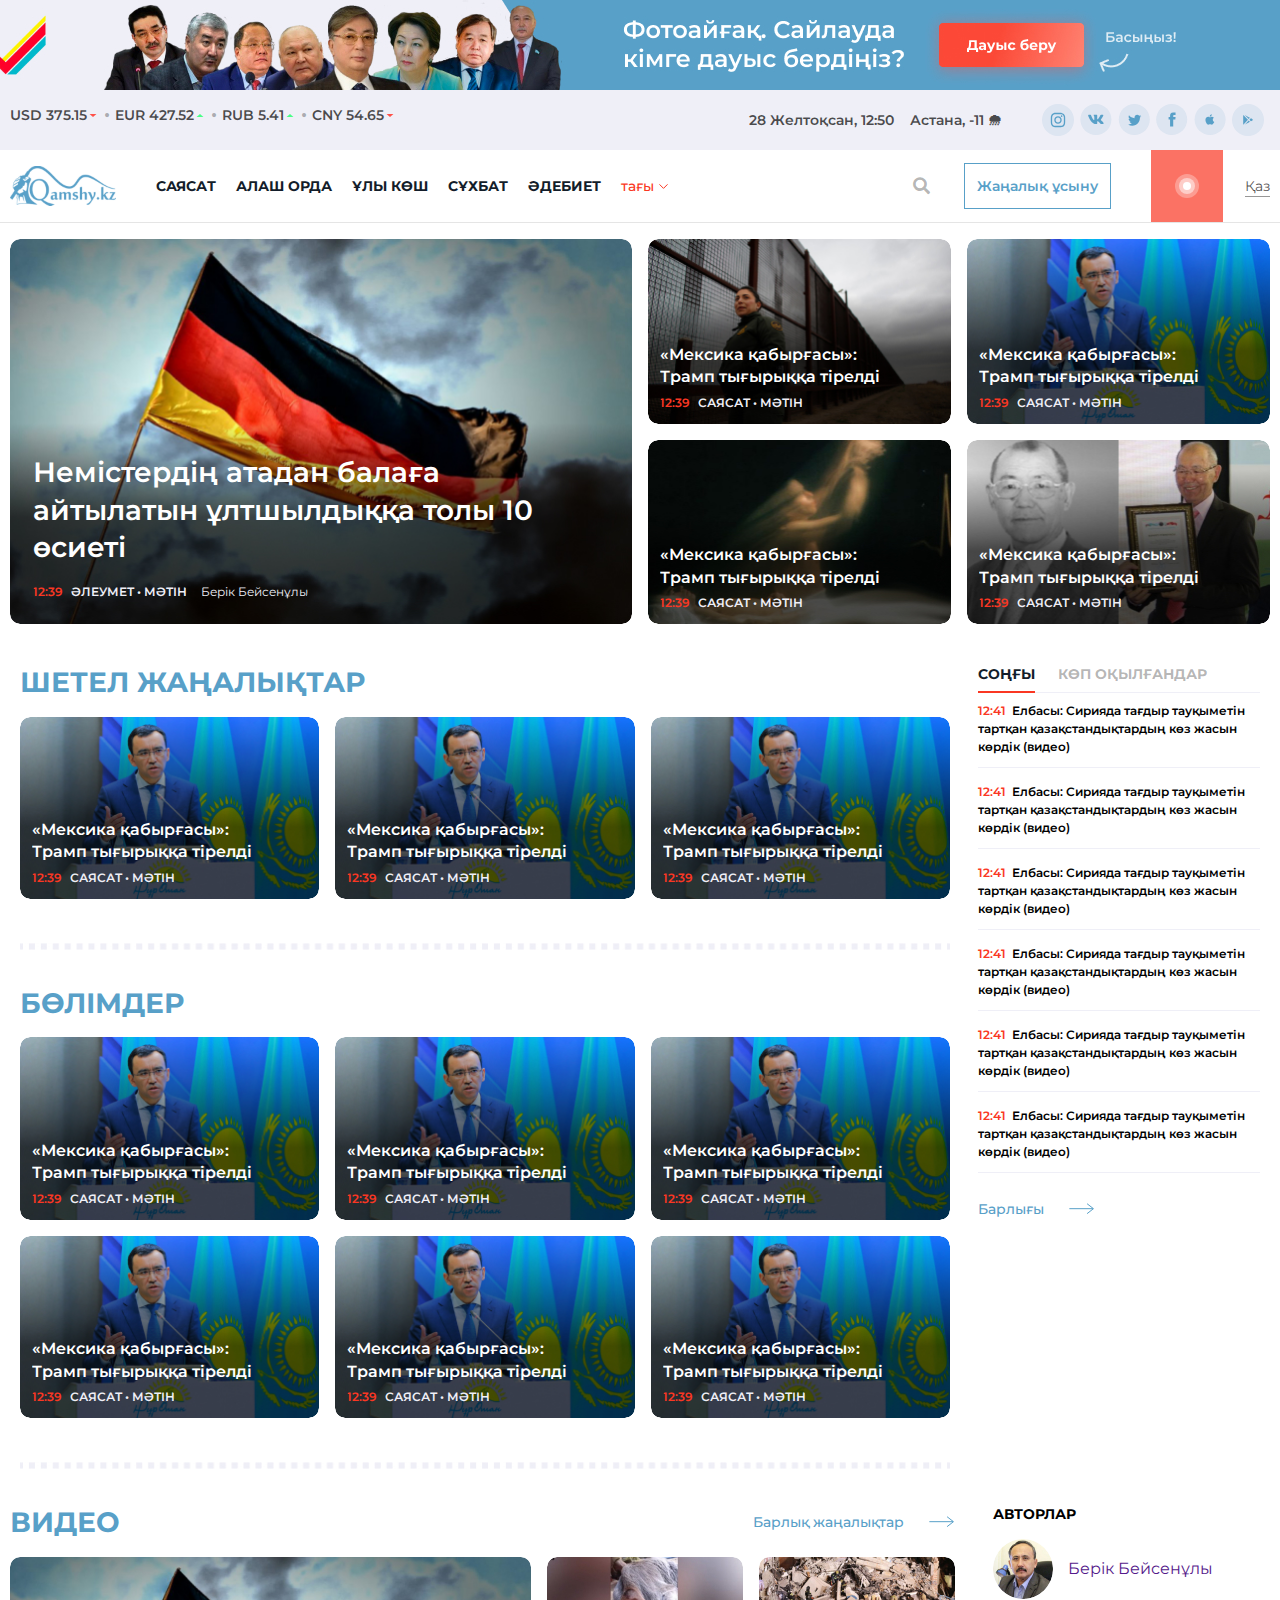
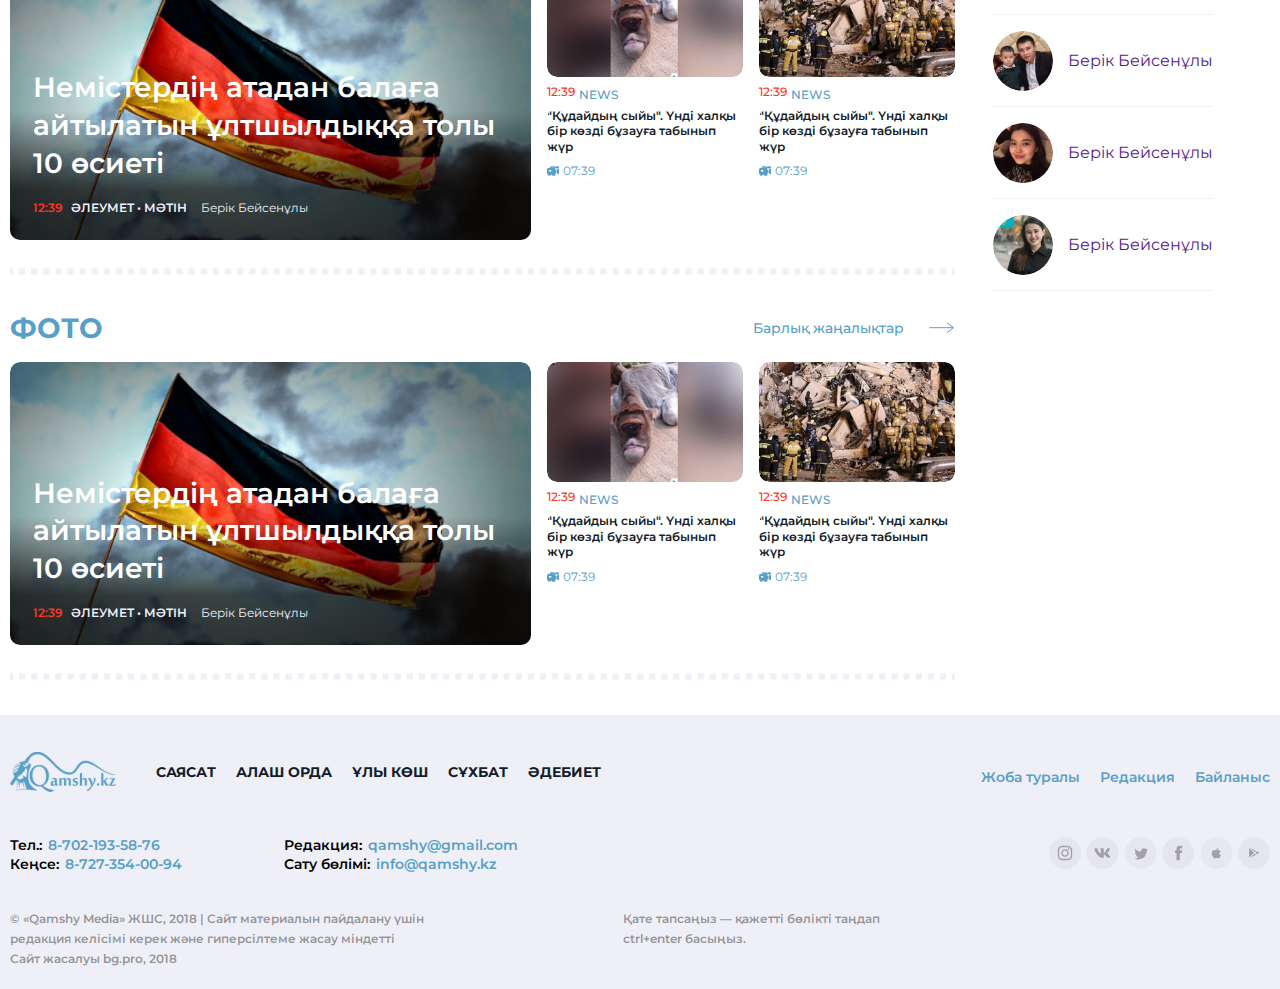
==== index.html @ d628e37e "index, css modded" ====
<!DOCTYPE html>
<html lang="en">
  <head>
    <meta charset="UTF-8" />
    <meta name="viewport" content="width=device-width, initial-scale=1.0" />
    <title>Qamshy.kz</title>
    <link rel="shortcut icon" href="img/header-img/icons/favicon.png" />
    <link rel="stylesheet" href="lips/fontawesome/all.min.css" />
    <link
      rel="stylesheet"
      href="https://cdnjs.cloudflare.com/ajax/libs/animate.css/4.1.1/animate.min.css"
    />
    <link
      rel="stylesheet"
      href="https://cdnjs.cloudflare.com/ajax/libs/animate.css/4.1.1/animate.min.css"
    />

    <link rel="stylesheet" href="css/slick.css" />
    <link rel="stylesheet" href="css/style.css" />
  </head>
  <body>
    <header>
  <div class="header__container">
    <div class="header__banner">
      <img src="img/header/banner.jpg" alt="" />
    </div>
    <div class="header__middle">
      <div class="header__middle__content">
        <div class="header__middle__left">
          <ul>
            <li>
              <p>USD 375.15</p>
              <svg
                xmlns="http://www.w3.org/2000/svg"
                width="8"
                height="3"
                viewBox="0 0 8 3"
                fill="none"
              >
                <path d="M4 3L7.4641 0H0.535898L4 3Z" fill="#FF5048" />
              </svg>
            </li>
            <li>
              <p>EUR 427.52</p>
              <svg
                xmlns="http://www.w3.org/2000/svg"
                width="8"
                height="3"
                viewBox="0 0 8 3"
                fill="none"
              >
                <path d="M4 0L0.535898 3H7.4641L4 0Z" fill="#48FF86" />
              </svg>
            </li>
            <li>
              <p>RUB 5.41</p>
              <svg
                xmlns="http://www.w3.org/2000/svg"
                width="8"
                height="3"
                viewBox="0 0 8 3"
                fill="none"
              >
                <path d="M4 0L0.535898 3H7.4641L4 0Z" fill="#48FF86" />
              </svg>
            </li>
            <li>
              <p>CNY 54.65</p>
              <svg
                xmlns="http://www.w3.org/2000/svg"
                width="8"
                height="3"
                viewBox="0 0 8 3"
                fill="none"
              >
                <path d="M4 3L7.4641 0H0.535898L4 3Z" fill="#FF5048" />
              </svg>
            </li>
          </ul>
        </div>
        <div class="header__middle__right">
          <div class="date__forecast">
            <div class="date">28 Желтоқсан, 12:50</div>
            <div class="forecast">Астана, -11 🌨</div>
          </div>
          <div class="header__social">
            <a href="" class="social__link">
              <img src="img/icons/header/Instagram-1.svg" alt="" />
            </a>
            <a href="" class="social__link">
              <img src="img/icons/header/vk.svg" alt="" />
            </a>
            <a href="" class="social__link">
              <img src="img/icons/header/Twitter.svg" alt="" />
            </a>
            <a href="" class="social__link">
              <img src="img/icons/header/Facebook.svg" alt="" />
            </a>
            <a href="" class="social__link">
              <img src="img/icons/header/apple.svg" alt="" />
            </a>
            <a href="" class="social__link">
              <img src="img/icons/header/play_market.svg" alt="" />
            </a>
          </div>
        </div>
      </div>
    </div>
    <div class="header__bottom">
      <div class="header__body">
        <div class="header__bottom__left">
          <a href="" class="header__logo">
            <img src="img/logo.svg" alt="" />
          </a>
          <nav class="header__nav">
            <a href="" class="adapted__logo">
              <img src="img/logo.svg" alt="" />
            </a>
            <ul>
              <li>
                <a class="header__link" href="">Саясат</a>
              </li>
              <li>
                <a class="header__link" href="">Алаш Орда</a>
              </li>
              <li>
                <a class="header__link" href="">Ұлы көш</a>
              </li>
              <li>
                <a class="header__link" href="">Сұхбат</a>
              </li>
              <li>
                <a class="header__link" href="">Әдебиет</a>
              </li>
              <div class="drop__down__menu">
                <button class="menu__toggle__btn">
                  Тағы<svg
                    xmlns="http://www.w3.org/2000/svg"
                    width="9"
                    height="5"
                    viewBox="0 0 9 5"
                    fill="none"
                  >
                    <path
                      d="M8.25 0.625L4.5 4.375L0.75 0.625"
                      stroke="#FA3723"
                      stroke-linecap="round"
                      stroke-linejoin="round"
                    />
                  </svg>
                </button>
                <hr />
                <div class="toggle__menu">
                  <div class="row">
                    <a class="toggle__menu__link" href="">Фото-архив</a>
                    <a class="toggle__menu__link" href="">Фото-архив</a>
                    <a class="toggle__menu__link" href="">Фото-архив</a>
                    <a class="toggle__menu__link" href="">Фото-архив</a>
                    <a class="toggle__menu__link" href="">Фото-архив</a>
                    <a class="toggle__menu__link" href="">Фото-архив</a>
                  </div>
                  <div class="row">
                    <a class="toggle__menu__link" href="">Фото-архив</a>
                    <a class="toggle__menu__link" href="">Фото-архив</a>
                    <a class="toggle__menu__link" href="">Фото-архив</a>
                    <a class="toggle__menu__link" href="">Фото-архив</a>
                    <a class="toggle__menu__link" href="">Фото-архив</a>
                    <a class="toggle__menu__link" href="">Фото-архив</a>
                  </div>
                  <div class="row">
                    <a class="toggle__menu__link" href="">Фото-архив</a>
                    <a class="toggle__menu__link" href="">Фото-архив</a>
                    <a class="toggle__menu__link" href="">Фото-архив</a>
                    <a class="toggle__menu__link" href="">Фото-архив</a>
                    <a class="toggle__menu__link" href="">Фото-архив</a>
                    <a class="toggle__menu__link" href="">Фото-архив</a>
                  </div>
                </div>
              </div>
            </ul>
            <div class="apdated__none modal__live">
              <button class="header__modal__btn">Жаңалық ұсыну</button>
              <a href="" class="live__perfomance__btn">
                <img src="img/header/btn_link_item.svg" alt="" />
              </a>
              <div class="language">
                <div class="drop__language">
                  <a onclick="myFunction()" class="drop__language__btn">
                    қаз
                  </a>
                  <div class="drop__language__content" id="drop__language">
                    <a href="/lang/kz">қаз</a>
                    <a href="/lang/ru">Рус</a>
                    <a href="/lang/en">Eng</a>
                  </div>
                </div>
              </div>
            </div>
            <div class="date__forecast adapted">
              <div class="date">28 Желтоқсан, 12:50</div>
              <div class="forecast">Астана, -11 🌨</div>
            </div>
            <div class="header__social adapted">
              <a href="" class="social__link">
                <img src="img/icons/header/Instagram-1.svg" alt="" />
              </a>
              <a href="" class="social__link">
                <img src="img/icons/header/vk.svg" alt="" />
              </a>
              <a href="" class="social__link">
                <img src="img/icons/header/Twitter.svg" alt="" />
              </a>
              <a href="" class="social__link">
                <img src="img/icons/header/Facebook.svg" alt="" />
              </a>
              <a href="" class="social__link">
                <img src="img/icons/header/apple.svg" alt="" />
              </a>
              <a href="" class="social__link">
                <img src="img/icons/header/play_market.svg" alt="" />
              </a>
            </div>
          </nav>
        </div>
        <div class="header__bottom__right">
          <div class="search">
            <form class="search__header__form" action="/news/search">
              <input
                name="query"
                class="search__header"
                type="text"
                placeholder="Поиск"
              />
              <div class="search__btn"><i class="fas fa-search"></i></div>
            </form>
          </div>
          <div class="apdated__none">
            <button class="header__modal__btn">Жаңалық ұсыну</button>
            <a href="" class="live__perfomance__btn">
              <img src="img/header/btn_link_item.svg" alt="" />
            </a>
            <div class="language">
              <div class="drop__language">
                <a onclick="myFunction()" class="drop__language__btn"> қаз </a>
                <div class="drop__language__content" id="drop__language">
                  <a href="/lang/kz">қаз</a>
                  <a href="/lang/ru">Рус</a>
                  <a href="/lang/en">Eng</a>
                </div>
              </div>
            </div>
          </div>
          <div class="header__burger">
            <span></span>
          </div>
        </div>
      </div>
    </div>
  </div>
</header>


    <div class="main__news">
      <div class="container">
        <div class="main__news__body">
          <div class="main__news__block">
            <a href="">
              <img class="new__img" src="img/main__news/main__img.jpg" alt="" />
              <div class="main__block__content">
                <p class="title">
                  Немістердің атадан балаға айтылатын ұлтшылдыққа толы 10 өсиеті
                </p>
                <div class="info">
                  <p class="time">12:39</p>
                  <a href="" class="speciality">Әлеумет • Мәтін</a>
                  <a href="" class="author">Берік Бейсенұлы</a>
                </div>
              </div>
            </a>
          </div>
          <div class="left__block">
            <div class="left__block__news__item">
              <a href=""
                ><img
                  class="subnews__img"
                  src="/img/main__news/img1.jpg"
                  alt=""
                />
                <div class="left__block__news__content">
                  <div class="left__block__news__content__title">
                    «Мексика қабырғасы»: Трамп тығырыққа тірелді
                  </div>
                  <div class="info">
                    <p class="time">12:39</p>
                    <a href="" class="speciality">Саясат • Мәтін</a>
                  </div>
                </div>
              </a>
            </div>
            <div class="left__block__news__item">
              <a href=""
                ><img
                  class="subnews__img"
                  src="/img/main__news/img2.jpg"
                  alt=""
                />
                <div class="left__block__news__content">
                  <div class="left__block__news__content__title">
                    «Мексика қабырғасы»: Трамп тығырыққа тірелді
                  </div>
                  <div class="info">
                    <p class="time">12:39</p>
                    <a href="" class="speciality">Саясат • Мәтін</a>
                  </div>
                </div>
              </a>
            </div>
            <div class="left__block__news__item">
              <a href=""
                ><img
                  class="subnews__img"
                  src="/img/main__news/img3.jpg"
                  alt=""
                />
                <div class="left__block__news__content">
                  <div class="left__block__news__content__title">
                    «Мексика қабырғасы»: Трамп тығырыққа тірелді
                  </div>
                  <div class="info">
                    <p class="time">12:39</p>
                    <a href="" class="speciality">Саясат • Мәтін</a>
                  </div>
                </div>
              </a>
            </div>
            <div class="left__block__news__item">
              <a href=""
                ><img
                  class="subnews__img"
                  src="/img/main__news/img4.jpg"
                  alt=""
                />
                <div class="left__block__news__content">
                  <div class="left__block__news__content__title">
                    «Мексика қабырғасы»: Трамп тығырыққа тірелді
                  </div>
                  <div class="info">
                    <p class="time">12:39</p>
                    <a href="" class="speciality">Саясат • Мәтін</a>
                  </div>
                </div>
              </a>
            </div>
          </div>
        </div>
        <div class="subnews__block">
          <div class="container">
            <div class="subnews__content">
              <div class="subnews__block__news">
                <div class="subnews__block_content__block">
                  <h3 class="subnews__block__title">ШЕТЕЛ ЖАҢАЛЫҚТАР</h3>
                  <div class="subnews__block_content">
                    <div class="left__block__news__item">
                      <a href=""
                        ><img
                          class="subnews__img"
                          src="/img/main__news/img2.jpg"
                          alt=""
                        />
                      </a>
                      <div class="left__block__news__content">
                        <a href="">
                          <div class="left__block__news__content__title">
                            «Мексика қабырғасы»: Трамп тығырыққа тірелді
                          </div>
                        </a>
                        <div class="info">
                          <a href=""> <p class="time">12:39</p> </a
                          ><a href="" class="speciality">Саясат • Мәтін</a>
                        </div>
                      </div>
                    </div>
                    <div class="left__block__news__item">
                      <a href=""
                        ><img
                          class="subnews__img"
                          src="/img/main__news/img2.jpg"
                          alt=""
                        />
                      </a>
                      <div class="left__block__news__content">
                        <a href="">
                          <div class="left__block__news__content__title">
                            «Мексика қабырғасы»: Трамп тығырыққа тірелді
                          </div>
                        </a>
                        <div class="info">
                          <a href=""> <p class="time">12:39</p> </a
                          ><a href="" class="speciality">Саясат • Мәтін</a>
                        </div>
                      </div>
                    </div>
                    <div class="left__block__news__item">
                      <a href=""
                        ><img
                          class="subnews__img"
                          src="/img/main__news/img2.jpg"
                          alt=""
                        />
                      </a>
                      <div class="left__block__news__content">
                        <a href="">
                          <div class="left__block__news__content__title">
                            «Мексика қабырғасы»: Трамп тығырыққа тірелді
                          </div>
                        </a>
                        <div class="info">
                          <a href=""> <p class="time">12:39</p> </a
                          ><a href="" class="speciality">Саясат • Мәтін</a>
                        </div>
                      </div>
                    </div>
                  </div>
                  <img class="block__line" src="img/Line.jpg" alt="" />
                </div>
                <div class="subnews__block_content__block">
                  <h3 class="subnews__block__title">БӨЛІМДЕР</h3>
                  <div class="subnews__block_content">
                    <div class="left__block__news__item">
                      <a href=""
                        ><img
                          class="subnews__img"
                          src="/img/main__news/img2.jpg"
                          alt=""
                        />
                      </a>
                      <div class="left__block__news__content">
                        <a href="">
                          <div class="left__block__news__content__title">
                            «Мексика қабырғасы»: Трамп тығырыққа тірелді
                          </div>
                        </a>
                        <div class="info">
                          <a href=""> <p class="time">12:39</p> </a
                          ><a href="" class="speciality">Саясат • Мәтін</a>
                        </div>
                      </div>
                    </div>
                    <div class="left__block__news__item">
                      <a href=""
                        ><img
                          class="subnews__img"
                          src="/img/main__news/img2.jpg"
                          alt=""
                        />
                      </a>
                      <div class="left__block__news__content">
                        <a href="">
                          <div class="left__block__news__content__title">
                            «Мексика қабырғасы»: Трамп тығырыққа тірелді
                          </div>
                        </a>
                        <div class="info">
                          <a href=""> <p class="time">12:39</p> </a
                          ><a href="" class="speciality">Саясат • Мәтін</a>
                        </div>
                      </div>
                    </div>
                    <div class="left__block__news__item">
                      <a href=""
                        ><img
                          class="subnews__img"
                          src="/img/main__news/img2.jpg"
                          alt=""
                        />
                      </a>
                      <div class="left__block__news__content">
                        <a href="">
                          <div class="left__block__news__content__title">
                            «Мексика қабырғасы»: Трамп тығырыққа тірелді
                          </div>
                        </a>
                        <div class="info">
                          <a href=""> <p class="time">12:39</p> </a
                          ><a href="" class="speciality">Саясат • Мәтін</a>
                        </div>
                      </div>
                    </div>
                  </div>
                  <div class="subnews__block_content">
                    <div class="left__block__news__item">
                      <a href=""
                        ><img
                          class="subnews__img"
                          src="/img/main__news/img2.jpg"
                          alt=""
                        />
                      </a>
                      <div class="left__block__news__content">
                        <a href="">
                          <div class="left__block__news__content__title">
                            «Мексика қабырғасы»: Трамп тығырыққа тірелді
                          </div>
                        </a>
                        <div class="info">
                          <a href=""> <p class="time">12:39</p> </a
                          ><a href="" class="speciality">Саясат • Мәтін</a>
                        </div>
                      </div>
                    </div>
                    <div class="left__block__news__item">
                      <a href=""
                        ><img
                          class="subnews__img"
                          src="/img/main__news/img2.jpg"
                          alt=""
                        />
                      </a>
                      <div class="left__block__news__content">
                        <a href="">
                          <div class="left__block__news__content__title">
                            «Мексика қабырғасы»: Трамп тығырыққа тірелді
                          </div>
                        </a>
                        <div class="info">
                          <a href=""> <p class="time">12:39</p> </a
                          ><a href="" class="speciality">Саясат • Мәтін</a>
                        </div>
                      </div>
                    </div>
                    <div class="left__block__news__item">
                      <a href=""
                        ><img
                          class="subnews__img"
                          src="/img/main__news/img2.jpg"
                          alt=""
                        />
                      </a>
                      <div class="left__block__news__content">
                        <a href="">
                          <div class="left__block__news__content__title">
                            «Мексика қабырғасы»: Трамп тығырыққа тірелді
                          </div>
                        </a>
                        <div class="info">
                          <a href=""> <p class="time">12:39</p> </a
                          ><a href="" class="speciality">Саясат • Мәтін</a>
                        </div>
                      </div>
                    </div>
                  </div>
                  <img class="block__line" src="img/Line.jpg" alt="" />
                </div>
              </div>
            </div>
            <div class="subnews__block__tabs">
              <div class="tabs">
                <div class="tabs__nav">
                  <button
                    class="tabs__nav__btn active"
                    type="button"
                    data-tab="#profile"
                  >
                    Соңғы
                  </button>
                  <button
                    class="tabs__nav__btn"
                    type="button"
                    data-tab="#doctors"
                  >
                    Көп оқылғандар
                  </button>
                </div>
                <div class="tabs__content">
                  <div class="tabs__item active" id="profile">
                    <p class="tabs__item__text">
                      <span class="tabs__item__time"> 12:41</span>
                      Елбасы: Сирияда тағдыр тауқыметін тартқан
                      қазақстандықтардың көз жасын көрдік (видео)
                    </p>
                    <p class="tabs__item__text">
                      <span class="tabs__item__time"> 12:41</span>
                      Елбасы: Сирияда тағдыр тауқыметін тартқан
                      қазақстандықтардың көз жасын көрдік (видео)
                    </p>
                    <p class="tabs__item__text">
                      <span class="tabs__item__time"> 12:41</span>
                      Елбасы: Сирияда тағдыр тауқыметін тартқан
                      қазақстандықтардың көз жасын көрдік (видео)
                    </p>
                    <p class="tabs__item__text">
                      <span class="tabs__item__time"> 12:41</span>
                      Елбасы: Сирияда тағдыр тауқыметін тартқан
                      қазақстандықтардың көз жасын көрдік (видео)
                    </p>
                    <p class="tabs__item__text">
                      <span class="tabs__item__time"> 12:41</span>
                      Елбасы: Сирияда тағдыр тауқыметін тартқан
                      қазақстандықтардың көз жасын көрдік (видео)
                    </p>
                    <p class="tabs__item__text">
                      <span class="tabs__item__time"> 12:41</span>
                      Елбасы: Сирияда тағдыр тауқыметін тартқан
                      қазақстандықтардың көз жасын көрдік (видео)
                    </p>
                  </div>
                  <div class="tabs__item" id="doctors">
                    <div class="tabs2">
                      <div class="tabs__nav2">
                        <button
                          class="tabs__nav__btn2 active"
                          type="button"
                          data-tab="#profile2"
                        >
                          Соңғы
                        </button>
                        <button
                          class="tabs__nav__btn2"
                          type="button"
                          data-tab="#doctors2"
                        >
                          Көп оқылғандар
                        </button>
                        <button
                          class="tabs__nav__btn2"
                          type="button"
                          data-tab="#pacient"
                        >
                          Көп оқылғандар
                        </button>
                      </div>
                      <div class="tabs__content2">
                        <div class="tabs__item2" id="profile2">asd</div>
                        <div class="tabs__item2" id="doctors2">adwqsd</div>
                        <div class="tabs__item2" id="pacient">addadsawqsd</div>
                      </div>
                    </div>
                  </div>
                  <a href="" class="tabs__link">
                    Барлығы
                    <svg
                      class="svg__tab"
                      xmlns="http://www.w3.org/2000/svg"
                      width="26"
                      height="12"
                      viewBox="0 0 26 12"
                      fill="none"
                    >
                      <path d="M0.351562 5.68616H24.0112" stroke="#58A0C8" />
                      <path
                        d="M18.0825 10.6466L24.4662 5.68659L18.0825 0.725586"
                        stroke="#58A0C8"
                      />
                    </svg>
                  </a>
                </div>
              </div>
            </div>
          </div>
        </div>
      </div>
    </div>

    <div class="video__news">
      <div class="container">
        <div class="video__news__container">
          <div class="left__block">
            <div class="video__news__title__link">
              <h3 class="video__news__title">ВИДЕО</h3>
              <a href="" class="tabs__link">
                Барлық жаңалықтар
                <svg
                  class="svg__tab"
                  xmlns="http://www.w3.org/2000/svg"
                  width="26"
                  height="12"
                  viewBox="0 0 26 12"
                  fill="none"
                >
                  <path d="M0.351562 5.68616H24.0112" stroke="#58A0C8" />
                  <path
                    d="M18.0825 10.6466L24.4662 5.68659L18.0825 0.725586"
                    stroke="#58A0C8"
                  />
                </svg>
              </a>
            </div>
            <div class="video__news__left">
              <div class="main__news__block video">
                <a href="">
                  <img
                    class="new__img"
                    src="img/main__news/main__img.jpg"
                    alt=""
                  />
                </a>
                <div class="main__block__content">
                  <a href="">
                    <p class="title">
                      Немістердің атадан балаға айтылатын ұлтшылдыққа толы 10
                      өсиеті
                    </p>
                  </a>
                  <div class="info">
                    <a href=""> <p class="time">12:39</p> </a
                    ><a href="" class="speciality">Әлеумет • Мәтін</a>
                    <a href="" class="author">Берік Бейсенұлы</a>
                  </div>
                </div>
              </div>
              <div class="video__subnews__block">
                <div class="item">
                  <div class="item__img__block">
                    <img
                      class="item__img"
                      src="img/video__news/video__img_1.jpg"
                      alt=""
                    />
                  </div>

                  <div class="item__content">
                    <div class="time__speciality">
                      <p class="time">12:39</p>
                      <a href="" class="speciality"> NEWS </a>
                    </div>
                    <a href="" class="main__text">
                      "Құдайдың сыйы". Үнді халқы бір көзді бұзауға табынып жүр
                    </a>
                    <div class="longest">
                      <svg
                        xmlns="http://www.w3.org/2000/svg"
                        width="12"
                        height="12"
                        viewBox="0 0 12 12"
                        fill="none"
                      >
                        <path
                          d="M4.4775 1.19995C3.61594 1.19995 3.05344 1.65558 2.655 2.68495L2.4975 3.11995H1.56C0.699375 3.11995 0 3.82589 0 4.69495V8.26495C0 9.0412 0.557813 9.68808 1.29 9.81745L1.2225 10.05C1.16906 10.2421 1.20375 10.439 1.3125 10.5824C1.41844 10.7221 1.58906 10.8 1.7775 10.8H2.6625C3.01312 10.8 3.36188 10.5243 3.4575 10.1775L3.555 9.83995H4.89L5.0775 10.2225C5.23688 10.5525 5.60906 10.8 5.9475 10.8H7.7175C8.09437 10.8 8.4 10.4943 8.4 10.1175V8.15995H9.36V4.79995H8.4V3.11995H8.925C9.01594 3.39745 9.25125 3.59995 9.5325 3.59995H10.935C11.3456 3.59995 12 3.27464 12 2.39995C12 1.52526 11.3456 1.19995 10.935 1.19995H9.5325C9.25125 1.19995 9.01594 1.40245 8.925 1.67995H7.965C7.67906 1.38276 7.27688 1.19995 6.8325 1.19995H4.4775ZM4.32 2.63995H6.72C6.8325 2.63995 6.96 2.76745 6.96 2.87995V3.12745C6.92062 3.12464 6.88031 3.11995 6.84 3.11995H3.9075L3.99 2.84995C4.05937 2.65964 4.245 2.63995 4.32 2.63995ZM11.04 4.07995C10.7503 4.07995 10.4672 4.28058 10.1925 4.47745C10.0772 4.55995 9.9525 4.65464 9.84 4.71745V8.24995C9.94687 8.31089 10.0603 8.3962 10.17 8.47495C10.4466 8.67558 10.7362 8.87995 11.04 8.87995H11.76C11.8931 8.87995 12 8.77308 12 8.63995V4.31995C12 4.18683 11.8931 4.07995 11.76 4.07995H11.04ZM1.92 5.03995H4.32V6.47995H1.92V5.03995Z"
                          fill="#58A0C8"
                        />
                      </svg>
                      07:39
                    </div>
                  </div>
                </div>
                <div class="item">
                  <div class="item__img__block">
                    <img
                      class="item__img"
                      src="img/video__news/video__img_2.jpg"
                      alt=""
                    />
                  </div>

                  <div class="item__content">
                    <div class="time__speciality">
                      <p class="time">12:39</p>
                      <a href="" class="speciality"> NEWS </a>
                    </div>
                    <a href="" class="main__text">
                      "Құдайдың сыйы". Үнді халқы бір көзді бұзауға табынып жүр
                    </a>
                    <div class="longest">
                      <svg
                        xmlns="http://www.w3.org/2000/svg"
                        width="12"
                        height="12"
                        viewBox="0 0 12 12"
                        fill="none"
                      >
                        <path
                          d="M4.4775 1.19995C3.61594 1.19995 3.05344 1.65558 2.655 2.68495L2.4975 3.11995H1.56C0.699375 3.11995 0 3.82589 0 4.69495V8.26495C0 9.0412 0.557813 9.68808 1.29 9.81745L1.2225 10.05C1.16906 10.2421 1.20375 10.439 1.3125 10.5824C1.41844 10.7221 1.58906 10.8 1.7775 10.8H2.6625C3.01312 10.8 3.36188 10.5243 3.4575 10.1775L3.555 9.83995H4.89L5.0775 10.2225C5.23688 10.5525 5.60906 10.8 5.9475 10.8H7.7175C8.09437 10.8 8.4 10.4943 8.4 10.1175V8.15995H9.36V4.79995H8.4V3.11995H8.925C9.01594 3.39745 9.25125 3.59995 9.5325 3.59995H10.935C11.3456 3.59995 12 3.27464 12 2.39995C12 1.52526 11.3456 1.19995 10.935 1.19995H9.5325C9.25125 1.19995 9.01594 1.40245 8.925 1.67995H7.965C7.67906 1.38276 7.27688 1.19995 6.8325 1.19995H4.4775ZM4.32 2.63995H6.72C6.8325 2.63995 6.96 2.76745 6.96 2.87995V3.12745C6.92062 3.12464 6.88031 3.11995 6.84 3.11995H3.9075L3.99 2.84995C4.05937 2.65964 4.245 2.63995 4.32 2.63995ZM11.04 4.07995C10.7503 4.07995 10.4672 4.28058 10.1925 4.47745C10.0772 4.55995 9.9525 4.65464 9.84 4.71745V8.24995C9.94687 8.31089 10.0603 8.3962 10.17 8.47495C10.4466 8.67558 10.7362 8.87995 11.04 8.87995H11.76C11.8931 8.87995 12 8.77308 12 8.63995V4.31995C12 4.18683 11.8931 4.07995 11.76 4.07995H11.04ZM1.92 5.03995H4.32V6.47995H1.92V5.03995Z"
                          fill="#58A0C8"
                        />
                      </svg>
                      07:39
                    </div>
                  </div>
                </div>
              </div>
              <img class="block__line" src="img/Line.jpg" alt="" />
            </div>
          </div>

          <div class="video__news__right">
            <h4 class="video__news__right__title">Авторлар</h4>
            <div class="video__news__right__content">
                <a href="" class="video__news__right__item">
                  <img src="/img/video__news/Ellipse.jpg" alt="" />
                  <p class="name">Берік Бейсенұлы</p>
                </a>
                <a href="" class="video__news__right__item">
                  <img src="/img/video__news/Ellipse2.jpg" alt="" />
                  <p class="name">Берік Бейсенұлы</p>
                </a>
                <a href="" class="video__news__right__item">
                  <img src="/img/video__news/Ellipse3.jpg" alt="" />
                  <p class="name">Берік Бейсенұлы</p>
                </a>
                <a href="" class="video__news__right__item">
                  <img src="/img/video__news/Ellipse4.jpg" alt="" />
                  <p class="name">Берік Бейсенұлы</p>
                </a>
            </div>
          </div>
        </div>
      </div>
    </div>

    <div class="video__news">
      <div class="container">
        <div class="video__news__container">
          <div class="left__block">
            <div class="video__news__title__link">
              <h3 class="video__news__title">ФОТО</h3>
              <a href="" class="tabs__link">
                Барлық жаңалықтар
                <svg
                  class="svg__tab"
                  xmlns="http://www.w3.org/2000/svg"
                  width="26"
                  height="12"
                  viewBox="0 0 26 12"
                  fill="none"
                >
                  <path d="M0.351562 5.68616H24.0112" stroke="#58A0C8" />
                  <path
                    d="M18.0825 10.6466L24.4662 5.68659L18.0825 0.725586"
                    stroke="#58A0C8"
                  />
                </svg>
              </a>
            </div>
            <div class="video__news__left">
              <div class="main__news__block video">
                <a href="">
                  <img
                    class="new__img"
                    src="img/main__news/main__img.jpg"
                    alt=""
                  />
                </a>
                <div class="main__block__content">
                  <a href="">
                    <p class="title">
                      Немістердің атадан балаға айтылатын ұлтшылдыққа толы 10
                      өсиеті
                    </p>
                  </a>
                  <div class="info">
                    <a href=""> <p class="time">12:39</p> </a
                    ><a href="" class="speciality">Әлеумет • Мәтін</a>
                    <a href="" class="author">Берік Бейсенұлы</a>
                  </div>
                </div>
              </div>
              <div class="video__subnews__block">
                <div class="item">
                  <div class="item__img__block">
                    <img
                      class="item__img"
                      src="img/video__news/video__img_1.jpg"
                      alt=""
                    />
                  </div>

                  <div class="item__content">
                    <div class="time__speciality">
                      <p class="time">12:39</p>
                      <a href="" class="speciality"> NEWS </a>
                    </div>
                    <a href="" class="main__text">
                      "Құдайдың сыйы". Үнді халқы бір көзді бұзауға табынып жүр
                    </a>
                    <div class="longest">
                      <svg
                        xmlns="http://www.w3.org/2000/svg"
                        width="12"
                        height="12"
                        viewBox="0 0 12 12"
                        fill="none"
                      >
                        <path
                          d="M4.4775 1.19995C3.61594 1.19995 3.05344 1.65558 2.655 2.68495L2.4975 3.11995H1.56C0.699375 3.11995 0 3.82589 0 4.69495V8.26495C0 9.0412 0.557813 9.68808 1.29 9.81745L1.2225 10.05C1.16906 10.2421 1.20375 10.439 1.3125 10.5824C1.41844 10.7221 1.58906 10.8 1.7775 10.8H2.6625C3.01312 10.8 3.36188 10.5243 3.4575 10.1775L3.555 9.83995H4.89L5.0775 10.2225C5.23688 10.5525 5.60906 10.8 5.9475 10.8H7.7175C8.09437 10.8 8.4 10.4943 8.4 10.1175V8.15995H9.36V4.79995H8.4V3.11995H8.925C9.01594 3.39745 9.25125 3.59995 9.5325 3.59995H10.935C11.3456 3.59995 12 3.27464 12 2.39995C12 1.52526 11.3456 1.19995 10.935 1.19995H9.5325C9.25125 1.19995 9.01594 1.40245 8.925 1.67995H7.965C7.67906 1.38276 7.27688 1.19995 6.8325 1.19995H4.4775ZM4.32 2.63995H6.72C6.8325 2.63995 6.96 2.76745 6.96 2.87995V3.12745C6.92062 3.12464 6.88031 3.11995 6.84 3.11995H3.9075L3.99 2.84995C4.05937 2.65964 4.245 2.63995 4.32 2.63995ZM11.04 4.07995C10.7503 4.07995 10.4672 4.28058 10.1925 4.47745C10.0772 4.55995 9.9525 4.65464 9.84 4.71745V8.24995C9.94687 8.31089 10.0603 8.3962 10.17 8.47495C10.4466 8.67558 10.7362 8.87995 11.04 8.87995H11.76C11.8931 8.87995 12 8.77308 12 8.63995V4.31995C12 4.18683 11.8931 4.07995 11.76 4.07995H11.04ZM1.92 5.03995H4.32V6.47995H1.92V5.03995Z"
                          fill="#58A0C8"
                        />
                      </svg>
                      07:39
                    </div>
                  </div>
                </div>
                <div class="item">
                  <div class="item__img__block">
                    <img
                      class="item__img"
                      src="img/video__news/video__img_2.jpg"
                      alt=""
                    />
                  </div>

                  <div class="item__content">
                    <div class="time__speciality">
                      <p class="time">12:39</p>
                      <a href="" class="speciality"> NEWS </a>
                    </div>
                    <a href="" class="main__text">
                      "Құдайдың сыйы". Үнді халқы бір көзді бұзауға табынып жүр
                    </a>
                    <div class="longest">
                      <svg
                        xmlns="http://www.w3.org/2000/svg"
                        width="12"
                        height="12"
                        viewBox="0 0 12 12"
                        fill="none"
                      >
                        <path
                          d="M4.4775 1.19995C3.61594 1.19995 3.05344 1.65558 2.655 2.68495L2.4975 3.11995H1.56C0.699375 3.11995 0 3.82589 0 4.69495V8.26495C0 9.0412 0.557813 9.68808 1.29 9.81745L1.2225 10.05C1.16906 10.2421 1.20375 10.439 1.3125 10.5824C1.41844 10.7221 1.58906 10.8 1.7775 10.8H2.6625C3.01312 10.8 3.36188 10.5243 3.4575 10.1775L3.555 9.83995H4.89L5.0775 10.2225C5.23688 10.5525 5.60906 10.8 5.9475 10.8H7.7175C8.09437 10.8 8.4 10.4943 8.4 10.1175V8.15995H9.36V4.79995H8.4V3.11995H8.925C9.01594 3.39745 9.25125 3.59995 9.5325 3.59995H10.935C11.3456 3.59995 12 3.27464 12 2.39995C12 1.52526 11.3456 1.19995 10.935 1.19995H9.5325C9.25125 1.19995 9.01594 1.40245 8.925 1.67995H7.965C7.67906 1.38276 7.27688 1.19995 6.8325 1.19995H4.4775ZM4.32 2.63995H6.72C6.8325 2.63995 6.96 2.76745 6.96 2.87995V3.12745C6.92062 3.12464 6.88031 3.11995 6.84 3.11995H3.9075L3.99 2.84995C4.05937 2.65964 4.245 2.63995 4.32 2.63995ZM11.04 4.07995C10.7503 4.07995 10.4672 4.28058 10.1925 4.47745C10.0772 4.55995 9.9525 4.65464 9.84 4.71745V8.24995C9.94687 8.31089 10.0603 8.3962 10.17 8.47495C10.4466 8.67558 10.7362 8.87995 11.04 8.87995H11.76C11.8931 8.87995 12 8.77308 12 8.63995V4.31995C12 4.18683 11.8931 4.07995 11.76 4.07995H11.04ZM1.92 5.03995H4.32V6.47995H1.92V5.03995Z"
                          fill="#58A0C8"
                        />
                      </svg>
                      07:39
                    </div>
                  </div>
                </div>
              </div>
              <img class="block__line" src="img/Line.jpg" alt="" />
            </div>
          </div>

          <div class="video__news__right"></div>
        </div>
      </div>
    </div>

    <footer>
  <div class="container">
    <div class="footer__up">
      <div class="footer__up__left">
        <img src="img/logo.svg" alt="" class="logo" />
        <nav class="footer__nav">
          <ul>
            <li><a class="footer__link" href="">Саясат</a></li>
            <li><a class="footer__link" href="">Алаш Орда</a></li>
            <li><a class="footer__link" href="">Ұлы көш</a></li>
            <li><a class="footer__link" href="">Сұхбат</a></li>
            <li><a class="footer__link" href="">Әдебиет</a></li>
          </ul>
        </nav>
      </div>
      <div class="footer__up__right">
        <ul>
          <li><a class="other__link" href="">Жоба туралы </a></li>
          <li><a class="other__link" href="">Редакция</a></li>
          <li><a class="other__link" href="">Байланыс</a></li>
        </ul>
      </div>
    </div>
    <div class="footer__middle">
      <div class="footer__middle__left">
        <a href="" class="tel">Тел.: <span>8-702-193-58-76</span> </a>
        <a href="" class="office__tel"
          >Редакция: <span>qamshy@gmail.com</span>
        </a>
        <a href="" class="redaction__tel"
          >Кеңсе: <span>8-727-354-00-94 </span>
        </a>
        <a href="" class="sails">Сату бөлімі: <span>info@qamshy.kz</span> </a>
      </div>
      <div class="footer__up__right">
        <div class="social__links">
          <a class="social__links__item" href=""
            ><svg
              xmlns="http://www.w3.org/2000/svg"
              width="32"
              height="32"
              viewBox="0 0 32 32"
              fill="none"
            >
              <path
                fill-rule="evenodd"
                clip-rule="evenodd"
                d="M16 32C24.8366 32 32 24.8366 32 16C32 7.16344 24.8366 0 16 0C7.16344 0 0 7.16344 0 16C0 24.8366 7.16344 32 16 32Z"
                fill="black"
                fill-opacity="0.04"
              />
              <path
                fill-rule="evenodd"
                clip-rule="evenodd"
                d="M19.6114 11.3267C19.1336 11.3267 18.7455 11.7142 18.7455 12.1934C18.7455 12.6719 19.1336 13.06 19.6114 13.06C20.0899 13.06 20.478 12.6719 20.478 12.1934C20.478 11.7142 20.0899 11.3267 19.6114 11.3267ZM15.9997 18.3831C14.6867 18.3831 13.6179 17.3141 13.6179 15.9997C13.6179 14.686 14.6867 13.6177 15.9997 13.6177C17.3134 13.6177 18.3822 14.686 18.3822 15.9997C18.3822 17.3141 17.3134 18.3831 15.9997 18.3831ZM15.9997 12.2765C13.9478 12.2765 12.278 13.9469 12.278 15.9997C12.278 18.0531 13.9478 19.7236 15.9997 19.7236C18.0524 19.7236 19.7221 18.0531 19.7221 15.9997C19.7221 13.9469 18.0524 12.2765 15.9997 12.2765ZM21.8434 18.0341C21.8368 18.4825 21.8192 18.961 21.7347 19.414C21.5056 20.6465 20.8059 21.396 19.5964 21.7056C19.0407 21.8477 18.449 21.8523 17.8232 21.8562H17.8167C17.5123 21.8582 17.2001 21.8588 16.8624 21.8588C16.0128 21.8588 15.1475 21.8529 14.3097 21.8464L13.7474 21.8424C13.3337 21.8392 12.8481 21.8202 12.3794 21.7011C11.4631 21.468 10.84 20.9548 10.4734 20.132C10.2417 19.609 10.1894 19.031 10.1691 18.5342C10.1645 18.4269 10.1566 18.3254 10.1481 18.2272L10.1403 18.129V13.9195C10.1488 13.8769 10.1592 13.8174 10.1612 13.7486C10.1756 13.2557 10.1959 12.8132 10.3019 12.3904C10.5369 11.457 11.0605 10.8259 11.9036 10.4613C12.4161 10.2394 12.9829 10.1897 13.4699 10.1694C13.5772 10.1648 13.6793 10.1563 13.7775 10.1485L13.8751 10.1406H18.087C18.1217 10.1478 18.1655 10.1544 18.2159 10.1589C18.3586 10.1714 18.5 10.1799 18.6362 10.1877C18.9071 10.2041 19.1624 10.2192 19.3987 10.263C20.0179 10.3795 20.5232 10.6152 20.8989 10.9628C21.2759 11.3129 21.5462 11.7986 21.702 12.4074C21.8414 12.9527 21.8467 13.5346 21.8525 14.1492V14.2022C21.8643 15.4898 21.8617 16.7793 21.8434 18.0341ZM23.1931 14.1905L23.1924 14.1375C23.1865 13.4691 23.18 12.7779 23.0006 12.0749C22.5614 10.3566 21.4009 9.27462 19.6455 8.94602C19.3261 8.8858 19.0158 8.86747 18.7154 8.8498C18.5858 8.8426 18.4627 8.83474 18.3416 8.82427C18.3351 8.82296 18.3292 8.82165 18.3227 8.82034C18.305 8.81772 18.2873 8.81379 18.2683 8.81052L18.2107 8.80005H13.8247L13.8005 8.80201C13.756 8.80529 13.7108 8.80856 13.6669 8.81249C13.5779 8.81969 13.4941 8.82689 13.4156 8.83016C12.8409 8.85372 12.0895 8.92049 11.3715 9.23076C10.137 9.76489 9.34045 10.718 9.00271 12.0631C8.86657 12.6051 8.83908 13.1353 8.82271 13.6747C8.81813 13.695 8.8142 13.7146 8.81028 13.7342L8.7998 13.7925V18.1795L8.80177 18.2037C8.80504 18.2488 8.80897 18.2934 8.8129 18.3379C8.8201 18.4262 8.82664 18.5094 8.82991 18.5886C8.85348 19.1757 8.92351 19.9429 9.24947 20.6767C9.78554 21.8824 10.7281 22.6646 12.0496 22.9997C12.6609 23.1555 13.2723 23.1791 13.737 23.183L14.2999 23.187C15.1396 23.1928 16.0076 23.2 16.8624 23.2C17.2034 23.2 17.5182 23.1987 17.8252 23.1968H17.8318C18.5112 23.1922 19.2141 23.1876 19.9282 23.0043C21.6464 22.5645 22.727 21.4078 23.0523 19.6595C23.1551 19.1057 23.1761 18.5369 23.1833 18.0531C23.2009 16.7878 23.2049 15.4885 23.1931 14.1905Z"
                fill="black"
                fill-opacity="0.3"
              /></svg
          ></a>
          <a class="social__links__item" href=""
            ><svg
              xmlns="http://www.w3.org/2000/svg"
              width="33"
              height="32"
              viewBox="0 0 33 32"
              fill="none"
            >
              <path
                fill-rule="evenodd"
                clip-rule="evenodd"
                d="M16.3999 32C25.2365 32 32.3999 24.8366 32.3999 16C32.3999 7.16344 25.2365 0 16.3999 0C7.56335 0 0.399902 7.16344 0.399902 16C0.399902 24.8366 7.56335 32 16.3999 32Z"
                fill="black"
                fill-opacity="0.04"
              />
              <path
                fill-rule="evenodd"
                clip-rule="evenodd"
                d="M24.0328 11.8434C24.144 11.4725 24.0328 11.2 23.5034 11.2H21.753C21.3079 11.2 21.1028 11.4354 20.9915 11.695C20.9915 11.695 20.1013 13.8647 18.8403 15.274C18.4324 15.682 18.2469 15.8118 18.0244 15.8118C17.9131 15.8118 17.752 15.682 17.752 15.3111V11.8434C17.752 11.3983 17.6229 11.2 17.252 11.2H14.5013C14.2232 11.2 14.0559 11.4065 14.0559 11.6023C14.0559 12.0242 14.6864 12.1215 14.7514 13.3084V15.886C14.7514 16.4512 14.6493 16.5536 14.4268 16.5536C13.8334 16.5536 12.3899 14.3742 11.5339 11.8805C11.3661 11.3957 11.1978 11.2 10.7505 11.2H9.00005C8.49993 11.2 8.3999 11.4354 8.3999 11.695C8.3999 12.1586 8.99333 14.4581 11.163 17.4994C12.6094 19.5763 14.6474 20.7022 16.5018 20.7022C17.6144 20.7022 17.7521 20.4521 17.7521 20.0214V18.4516C17.7521 17.9515 17.8575 17.8517 18.2098 17.8517C18.4694 17.8517 18.9145 17.9815 19.953 18.9829C21.1398 20.1697 21.3355 20.7022 22.0031 20.7022H23.7535C24.2536 20.7022 24.5036 20.4521 24.3594 19.9586C24.2015 19.4668 23.6349 18.7532 22.883 17.9073C22.475 17.4252 21.8631 16.906 21.6776 16.6463C21.418 16.3125 21.4922 16.1642 21.6776 15.8675C21.6776 15.8675 23.8102 12.8633 24.0328 11.8434Z"
                fill="black"
                fill-opacity="0.3"
              /></svg
          ></a>
          <a class="social__links__item" href=""
            ><svg
              xmlns="http://www.w3.org/2000/svg"
              width="33"
              height="32"
              viewBox="0 0 33 32"
              fill="none"
            >
              <path
                fill-rule="evenodd"
                clip-rule="evenodd"
                d="M16.7998 32C25.6364 32 32.7998 24.8366 32.7998 16C32.7998 7.16344 25.6364 0 16.7998 0C7.96325 0 0.799805 7.16344 0.799805 16C0.799805 24.8366 7.96325 32 16.7998 32Z"
                fill="black"
                fill-opacity="0.03"
              />
              <path
                fill-rule="evenodd"
                clip-rule="evenodd"
                d="M22.3972 12.9709C22.9734 12.621 23.4158 12.0668 23.6243 11.4067C23.085 11.7305 22.4878 11.9659 21.8524 12.0928C21.3435 11.5431 20.6181 11.2 19.8158 11.2C18.2749 11.2 17.0256 12.4658 17.0256 14.0273C17.0256 14.2488 17.0502 14.4647 17.0978 14.6716C14.779 14.5538 12.7224 13.4281 11.3467 11.7174C11.1065 12.135 10.9687 12.6207 10.9687 13.1388C10.9687 14.1197 11.4613 14.985 12.2099 15.4922C11.7528 15.4775 11.3223 15.3506 10.9461 15.1388C10.9458 15.1505 10.9458 15.1622 10.9458 15.1742C10.9458 16.5442 11.9079 17.6869 13.1841 17.9467C12.9502 18.0114 12.7036 18.046 12.4489 18.046C12.2693 18.046 12.0947 18.0283 11.924 17.9952C12.2791 19.1184 13.3099 19.936 14.5306 19.9586C13.5755 20.7171 12.3726 21.1692 11.0654 21.1692C10.8403 21.1692 10.6182 21.1557 10.3999 21.1292C11.6345 21.9317 13.1008 22.4 14.6771 22.4C19.8092 22.4 22.6158 18.0912 22.6158 14.3548C22.6158 14.2325 22.6131 14.1104 22.6077 13.9889C23.1527 13.5908 23.6256 13.0928 23.9999 12.5255C23.4992 12.7505 22.9617 12.9024 22.3972 12.9709Z"
                fill="black"
                fill-opacity="0.3"
              /></svg
          ></a>
          <a class="social__links__item" href=""
            ><svg
              xmlns="http://www.w3.org/2000/svg"
              width="33"
              height="32"
              viewBox="0 0 33 32"
              fill="none"
            >
              <path
                fill-rule="evenodd"
                clip-rule="evenodd"
                d="M16.2002 32C25.0368 32 32.2002 24.8366 32.2002 16C32.2002 7.16344 25.0368 0 16.2002 0C7.36364 0 0.200195 7.16344 0.200195 16C0.200195 24.8366 7.36364 32 16.2002 32Z"
                fill="black"
                fill-opacity="0.04"
              />
              <path
                fill-rule="evenodd"
                clip-rule="evenodd"
                d="M20.2 13.4624H17.7488V11.968C17.7488 11.4072 18.1486 11.276 18.43 11.276H20.16V8.80885L17.7776 8.80005C15.1314 8.80005 14.5294 10.6408 14.5294 11.8184V13.4624H13V16.0056H14.5294V23.2H17.7488V16.0056H19.9186L20.2 13.4624Z"
                fill="black"
                fill-opacity="0.3"
              /></svg
          ></a>
          <a class="social__links__item" href=""
            ><svg
              xmlns="http://www.w3.org/2000/svg"
              width="33"
              height="32"
              viewBox="0 0 33 32"
              fill="none"
            >
              <path
                fill-rule="evenodd"
                clip-rule="evenodd"
                d="M16.6001 32C25.4367 32 32.6001 24.8366 32.6001 16C32.6001 7.16344 25.4367 0 16.6001 0C7.76354 0 0.600098 7.16344 0.600098 16C0.600098 24.8366 7.76354 32 16.6001 32Z"
                fill="black"
                fill-opacity="0.03"
              />
              <path
                fill-rule="evenodd"
                clip-rule="evenodd"
                d="M19.3541 16.3149C19.3541 14.894 20.5583 14.2397 20.5583 14.2397C20.5583 14.2397 19.769 13.0438 18.5347 13.0438C17.6189 13.0438 17.1332 13.5803 16.5158 13.5803C15.7823 13.5803 15.4028 13.0438 14.4918 13.0438C13.4547 13.0438 11.8003 13.9794 11.8003 16.3149C11.8003 18.5636 13.4345 21.3288 14.6995 21.3288C15.3622 21.3288 15.6558 20.8944 16.5258 20.8944C17.5278 20.8944 17.5784 21.3288 18.3322 21.3288C19.6727 21.3288 20.867 18.4921 20.867 18.4921C20.867 18.4921 19.3541 18.0014 19.3541 16.3149ZM18.324 10.6626C17.3833 10.7394 16.0474 11.7207 16.2296 13.1774C17.4692 13.2232 18.5062 11.8075 18.324 10.6626Z"
                fill="black"
                fill-opacity="0.3"
              /></svg
          ></a>
          <a class="social__links__item" href=""
            ><svg
              xmlns="http://www.w3.org/2000/svg"
              width="32"
              height="32"
              viewBox="0 0 32 32"
              fill="none"
            >
              <path
                fill-rule="evenodd"
                clip-rule="evenodd"
                d="M16 32C24.8366 32 32 24.8366 32 16C32 7.16344 24.8366 0 16 0C7.16344 0 0 7.16344 0 16C0 24.8366 7.16344 32 16 32Z"
                fill="black"
                fill-opacity="0.04"
              />
              <path
                d="M12.4887 10.6667L16.6919 15.0438L17.9346 13.7501C15.7932 12.5389 12.9613 10.9366 12.4887 10.6667ZM11.2752 10.9438C11.2299 11.0494 11.2002 11.1653 11.2002 11.2938V20.4074C11.2002 20.5124 11.2239 20.6094 11.2585 20.7001L15.9523 15.8136L11.2752 10.9438ZM18.8929 14.2928L17.4314 15.8136L18.8814 17.324C19.7716 16.82 20.3877 16.4709 20.3877 16.4709C20.6538 16.3093 20.8029 16.0606 20.7992 15.7897C20.7954 15.5257 20.6416 15.2821 20.3867 15.1376C20.352 15.1178 19.7505 14.7776 18.8929 14.2928ZM16.6919 16.5845L12.52 20.9272C13.2384 20.5186 15.8922 19.0156 17.9231 17.8657L16.6919 16.5845Z"
                fill="black"
                fill-opacity="0.3"
              /></svg
          ></a>
        </div>
      </div>
    </div>
    <div class="footer__bottom">
      <div class="footer__bottom__left">
        <p class="text left">
          © «Qamshy Media» ЖШС, 2018 | Сайт материалын пайдалану үшін редакция
          келісімі керек және гиперсілтеме жасау міндетті
        </p>
        <p class="text right">
          Қате тапсаңыз — қажетті бөлікті таңдап
          <span>ctrl+enter </span> басыңыз.
        </p>
      </div>
      <div class="footer__bottom__right">
        <a href="" class="bs_logo"> Сайт жасалуы bg.pro, 2018 </a>
      </div>
    </div>
  </div>
</footer>


    <script src="js/jq/jquery.js"></script>
    <script src="js/slick.min.js"></script>
    <script src="js/script.js"></script>
  </body>
</html>
---- css/style.css ----
@charset "UTF-8";@import url("https://fonts.googleapis.com/css2?family=Montserrat&display=swap");*{padding:0;margin:0;border:0}*,:after,:before{-moz-box-sizing:border-box;-webkit-box-sizing:border-box;box-sizing:border-box}:active,:focus{outline:none}a:active,a:focus{outline:none}aside,footer,header,nav{display:block}body,html{height:100%;width:100%;font-size:100%;line-height:1;font-size:16px;-ms-text-size-adjust:100%;-moz-text-size-adjust:100%;-webkit-text-size-adjust:100%;font-family:"Montserrat", sans-serif;scrollbar-color:#58a0c8 #ffffff;scrollbar-width:thin}body::-webkit-scrollbar,html::-webkit-scrollbar{width:5px;height:4px;background-color:#ffffff}body::-webkit-scrollbar-thumb,html::-webkit-scrollbar-thumb{background-color:#58a0c8;border-radius:2px}button,input,textarea{font-family:inherit}input::-ms-clear{display:none}button{cursor:pointer}button::-moz-focus-inner{padding:0;border:0}a,a:visited{text-decoration:none}a:hover{text-decoration:none}ul li{list-style:none}img{vertical-align:top}h1,h2,h3,h4,h5,h6{font-size:inherit;font-weight:400}.container{max-width:1356px;margin:0 auto;padding:0px 10px;width:100%}.header__container{margin:0 auto}.header__banner img{width:100%;height:100%;height:90px;-o-object-fit:cover;object-fit:cover}@media (max-width:1100px){.header__banner img{height:60px}}@media (max-width:780px){.header__banner img{height:40px}}.header__middle{background:#efeff7;padding:14px 10px}.header__middle__content{margin:0 auto;max-width:1320px;display:-webkit-box;display:-ms-flexbox;display:flex;-webkit-box-align:center;-ms-flex-align:center;align-items:center;-webkit-box-pack:justify;-ms-flex-pack:justify;justify-content:space-between;-ms-flex-wrap:wrap;flex-wrap:wrap}.header__middle__left{display:-webkit-box;display:-ms-flexbox;display:flex;-webkit-box-align:center;-ms-flex-align:center;align-items:center;margin:0px 0px 10px 0px}@media (max-width:580px){.header__middle__left{margin:0px 0px 0px 0px}}.header__middle__left ul{display:-webkit-box;display:-ms-flexbox;display:flex;-webkit-box-align:center;-ms-flex-align:center;align-items:center;-ms-flex-wrap:wrap;flex-wrap:wrap}.header__middle__left ul li{display:-webkit-box;display:-ms-flexbox;display:flex;-webkit-box-align:center;-ms-flex-align:center;align-items:center;position:relative;margin-right:18px;font-style:normal;font-weight:600;font-size:14px;line-height:20px;color:rgba(0, 0, 0, 0.7)}.header__middle__left ul li p{white-space:nowrap}.header__middle__left ul li svg{margin-left:2px}.header__middle__left ul li:before{position:absolute;content:".";bottom:0;top:-7px;left:-11px;color:rgba(0, 0, 0, 0.3);font-size:25px}@media (max-width:768px){.header__middle__left ul li:before{display:none}}.header__middle__left ul li:first-child::before{content:unset}.header__middle__right{display:-webkit-box;display:-ms-flexbox;display:flex;-webkit-box-align:center;-ms-flex-align:center;align-items:center;-ms-flex-wrap:wrap;flex-wrap:wrap}.header__social{display:-webkit-box;display:-ms-flexbox;display:flex}.header__social.adapted{display:none}@media (max-width:580px){.header__social.adapted{display:-webkit-box;display:-ms-flexbox;display:flex;margin-top:10px}}.header__social .social__link{display:block;margin-right:6px;-webkit-transition:all ease 0.3s;-o-transition:all ease 0.3s;transition:all ease 0.3s}.header__social .social__link img{max-width:32px;max-height:32px}.header__social .social__link:nth-last-child(){margin-right:0}.header__social .social__link:hover{-webkit-transform:translateY(-4px);-ms-transform:translateY(-4px);transform:translateY(-4px)}@media (max-width:580px){.header__social{display:none}}.date__forecast{display:-webkit-box;display:-ms-flexbox;display:flex;-webkit-box-align:center;-ms-flex-align:center;align-items:center;font-weight:600;font-size:14px;line-height:20px;color:rgba(0, 0, 0, 0.7);margin-right:40px}@media (max-width:580px){.date__forecast{display:none}}.date__forecast .date{margin-right:16px;white-space:nowrap}.date__forecast .forecast{white-space:nowrap}.date__forecast.adapted{display:none;margin-bottom:13px;-webkit-box-orient:vertical;-webkit-box-direction:normal;-ms-flex-direction:column;flex-direction:column;-webkit-box-align:start;-ms-flex-align:start;align-items:flex-start}@media (max-width:580px){.date__forecast.adapted{display:-webkit-box;display:-ms-flexbox;display:flex}}.header__bottom{padding:0px 10px;border-bottom:1px solid #e5e5e5}.header__body{margin:0 auto;max-width:1320px;display:-webkit-box;display:-ms-flexbox;display:flex;-webkit-box-align:center;-ms-flex-align:center;align-items:center;-webkit-box-pack:justify;-ms-flex-pack:justify;justify-content:space-between;-ms-flex-wrap:wrap;flex-wrap:wrap}@media (max-width:725px){.header__body{padding:5px 0px}}.header__bottom__left{display:-webkit-box;display:-ms-flexbox;display:flex;-webkit-box-align:center;-ms-flex-align:center;align-items:center}.header__logo{margin-right:40px}.header__logo img{max-width:106px;max-height:40px}@media (max-width:500px){.header__logo{margin-right:10px}}.header__nav{-webkit-transition:all ease 0.3s;-o-transition:all ease 0.3s;transition:all ease 0.3s;overflow-y:scroll;scrollbar-color:#58a0c8 #ffffff;scrollbar-width:thin}.header__nav::-webkit-scrollbar{width:3px;height:4px;background-color:#ffffff}.header__nav::-webkit-scrollbar-thumb{background-color:#58a0c8;border-radius:2px}.header__nav.active{top:0}@media (max-width:1200px){.header__nav{position:fixed;height:100%;width:100%;z-index:10;background-color:#ffffff;top:-100%;left:0}}.header__nav ul{display:-webkit-box;display:-ms-flexbox;display:flex;-webkit-box-align:center;-ms-flex-align:center;align-items:center}.header__nav ul .drop__down__menu{position:relative}.header__nav ul .drop__down__menu .toggle__menu{position:absolute;top:47px;z-index:3}@media (max-width:1200px){.header__nav ul .drop__down__menu .toggle__menu{position:unset}}.header__nav ul li .header__link{font-weight:bold;font-size:14px;line-height:20px;text-transform:uppercase;color:#131d2a;margin-right:20px;display:block;position:relative}.header__nav ul li .header__link:after{content:"";position:absolute;width:0%;background-color:#131d2a;height:1px;left:50%;bottom:-1px;-webkit-transition:all ease 0.3s;-o-transition:all ease 0.3s;transition:all ease 0.3s}.header__nav ul li .header__link:hover:after{width:100%;left:0}@media (max-width:1200px){.header__nav ul li .header__link{margin-bottom:5px}}@media (max-width:1200px){.header__nav ul{-webkit-box-orient:vertical;-webkit-box-direction:normal;-ms-flex-direction:column;flex-direction:column;-webkit-box-align:start;-ms-flex-align:start;align-items:flex-start;margin-bottom:20px}}@media (max-width:1200px){.header__nav{padding:10px 10px}}.header__nav .adapted__logo{display:none;margin-bottom:15px}.header__nav .adapted__logo img{max-width:106px;max-height:40px}@media (max-width:1200px){.header__nav .adapted__logo{display:block}}.header__bottom__right{display:-webkit-box;display:-ms-flexbox;display:flex;-webkit-box-align:center;-ms-flex-align:center;align-items:center}.header__bottom__right .search{display:-webkit-box;display:-ms-flexbox;display:flex}.header__bottom__right .search .search__btn{background-color:unset;cursor:pointer}.header__bottom__right .search .search__btn .fa-search{color:rgba(0, 0, 0, 0.3);font-size:17px}.header__bottom__right .search__header__form{display:-webkit-box;display:-ms-flexbox;display:flex;-webkit-box-align:center;-ms-flex-align:center;align-items:center;margin-right:34px}@media (max-width:500px){.header__bottom__right .search__header__form{margin-right:0px}}.header__bottom__right .search__header__form .search__header{display:none;padding:5px 8px;max-width:155px;border-bottom:1px solid rgba(0, 0, 0, 0.3);margin-right:5px}.header__bottom__right .search__header__form .search__header.show{display:block}@media (max-width:500px){.header__bottom__right .search__header__form .search__header{max-width:103px}}.header__bottom__right .apdated__none{display:-webkit-box;display:-ms-flexbox;display:flex;-webkit-box-align:center;-ms-flex-align:center;align-items:center}@media (max-width:725px){.header__bottom__right .apdated__none{display:none}}.apdated__none.modal__live{display:none}@media (max-width:725px){.apdated__none.modal__live{display:-webkit-box;display:-ms-flexbox;display:flex;-webkit-box-align:center;-ms-flex-align:center;align-items:center;margin-bottom:20px}}.live__perfomance__btn{background-color:#fa3723;opacity:0.7;padding:24px 24px;-webkit-transition:all ease 0.3s;-o-transition:all ease 0.3s;transition:all ease 0.3s;margin-right:22px}.live__perfomance__btn:hover{background-color:#e72f1a}@media (max-width:1200px){.live__perfomance__btn{padding:15px 20px}}@media (max-width:725px){.live__perfomance__btn{display:-webkit-box;display:-ms-flexbox;display:flex;max-width:64px;max-height:39px;-webkit-box-align:center;-ms-flex-align:center;align-items:center}}.drop__down__menu .menu__toggle__btn{font-weight:500;font-size:14px;line-height:20px;background-color:#ffffff;display:-webkit-box;display:-ms-flexbox;display:flex;-webkit-box-align:center;-ms-flex-align:center;align-items:center;text-transform:lowercase;color:#fa3723}@media (max-width:1200px){.drop__down__menu .menu__toggle__btn{margin-bottom:6px;font-size:15px}}.drop__down__menu .menu__toggle__btn svg{margin-left:5px}.drop__down__menu .toggle__menu{max-width:600px;display:-ms-grid;display:grid;-ms-grid-columns:1fr 1fr 1fr;grid-template-columns:1fr 1fr 1fr;-webkit-column-gap:60px;column-gap:60px;row-gap:30px;padding:20px 20px;background-color:#ffffff;-webkit-box-shadow:0 2px 10px rgba(0, 0, 0, 0.158);box-shadow:0 2px 10px rgba(0, 0, 0, 0.158)}.drop__down__menu .toggle__menu .row{display:-ms-grid;display:grid;-ms-grid-columns:1fr;grid-template-columns:1fr;-webkit-column-gap:10px;column-gap:10px;row-gap:20px}@media (max-width:1200px){.drop__down__menu .toggle__menu{-webkit-box-shadow:unset;box-shadow:unset;padding:10px 5px}}@media (max-width:550px){.drop__down__menu .toggle__menu{-ms-grid-columns:1fr 1fr;grid-template-columns:1fr 1fr}}.header__modal__btn{font-style:normal;font-weight:600;font-size:14px;line-height:20px;padding:12px 12px;background-color:#ffffff;border:1px solid #58a0c8;color:#58a0c8;margin-right:40px;-webkit-transition:all ease 0.3s;-o-transition:all ease 0.3s;transition:all ease 0.3s}.header__modal__btn:hover{border:1px solid #447b99;color:#447b99}@media (max-width:1200px){.header__modal__btn{padding:8px 10px;margin-right:14px}}.toggle__menu__link{list-style:none;font-size:15px;font-weight:500;color:#131d2a;min-width:95px;position:relative}.toggle__menu__link:after{content:"";position:absolute;width:0%;background-color:#131d2a;height:1px;left:50%;bottom:-4px;-webkit-transition:all ease 0.3s;-o-transition:all ease 0.3s;transition:all ease 0.3s}.toggle__menu__link:hover:after{width:100%;left:0}.header__burger{display:none;position:relative;width:30px;height:20px;position:relative;z-index:12;cursor:pointer;margin-left:20px}@media (max-width:1200px){.header__burger{display:block}}.header__burger.active{position:fixed;top:15px;right:10px}.header__burger:before{top:0}.header__burger:after,.header__burger:before{content:"";background-color:#000000;position:absolute;width:100%;height:2px;left:0;-webkit-transition:all 0.3s ease 0s;-o-transition:all 0.3s ease 0s;transition:all 0.3s ease 0s}.header__burger span{position:absolute;background-color:#000000;position:absolute;left:0;width:100%;height:2px;top:9px;-webkit-transition:all 0.3s ease 0s;-o-transition:all 0.3s ease 0s;transition:all 0.3s ease 0s}.header__burger:after{bottom:0}.header__burger.active:before{-webkit-transform:rotate(45deg);-ms-transform:rotate(45deg);transform:rotate(45deg);top:9px}.header__burger.active:after{-webkit-transform:rotate(-45deg);-ms-transform:rotate(-45deg);transform:rotate(-45deg);bottom:9px}.header__burger.active span{-webkit-transform:scale(0);-ms-transform:scale(0);transform:scale(0)}.drop__language{position:relative}.drop__language__btn{font-style:normal;font-weight:normal;font-size:14px;line-height:17px;cursor:pointer;color:rgba(0, 0, 0, 0.7);text-transform:capitalize;position:relative;padding:0px 0px 2px 0px}.drop__language__btn:after{content:"";position:absolute;width:100%;height:1px;bottom:0;left:0;background-color:#979797}.drop__language__btn :after{position:absolute;width:100%;height:1px;bottom:0;left:0;background-color:#979797}.drop__language__content{display:none;-webkit-box-orient:vertical;-webkit-box-direction:normal;-ms-flex-direction:column;flex-direction:column;position:absolute;background-color:#ffffff;padding:10px 10px 5px 10px;border-radius:3px;-webkit-box-shadow:0 2px 10px rgba(0, 0, 0, 0.158);box-shadow:0 2px 10px rgba(0, 0, 0, 0.158);width:65px;top:22px;z-index:3}.drop__language__content a{font-weight:normal;font-size:14px;line-height:17px;cursor:pointer;color:rgba(0, 0, 0, 0.7);text-transform:capitalize;margin-bottom:5px;-webkit-transition:all ease 0.3s;-o-transition:all ease 0.3s;transition:all ease 0.3s}.drop__language__content a:hover{color:rgba(0, 0, 0, 0.993)}.drop__language__content.show{display:-webkit-box;display:-ms-flexbox;display:flex}.main__news{padding:16px 0px 0px 0px}.main__news__body{display:-ms-grid;display:grid;-ms-grid-columns:1fr 1fr;grid-template-columns:1fr 1fr;-webkit-column-gap:16px;column-gap:16px;row-gap:16px}@media (max-width:900px){.main__news__body{-ms-grid-columns:1fr;grid-template-columns:1fr}}.main__news__body .left__block{display:-ms-grid;display:grid;-ms-grid-columns:1fr 1fr;grid-template-columns:1fr 1fr;-webkit-column-gap:16px;column-gap:16px;row-gap:16px}@media (max-width:768px){.main__news__body .left__block{-webkit-column-gap:10px;column-gap:10px;row-gap:10px}}@media (max-width:560px){.main__news__body .left__block{-ms-grid-columns:1fr;grid-template-columns:1fr}}.left__block__news__content{position:absolute;bottom:0;left:0;max-width:278px;padding:12px 12px}@media (max-width:900px){.left__block__news__content{position:unset}}.left__block__news__content .info{display:-webkit-box;display:-ms-flexbox;display:flex}.left__block__news__content .info .time{font-weight:600;font-size:12px;line-height:18px;margin-right:8px;color:#fa3723}.left__block__news__content .info .speciality{font-weight:600;font-size:12px;line-height:18px;margin-right:14px;text-transform:uppercase;color:#efeff7}@media (max-width:900px){.left__block__news__content .info .speciality{color:#000000}}.left__block__news__content .info .author{font-weight:normal;font-size:12px;line-height:18px;color:#efeff7}@media (max-width:480px){.left__block__news__content .info .author{color:#000000}}.left__block__news__content__title{font-weight:600;font-size:16px;line-height:140%;color:#ffffff;margin-bottom:8px;max-height:42px;overflow:hidden}@media (max-width:1200px){.left__block__news__content__title{line-height:120%}}@media (max-width:900px){.left__block__news__content__title{color:#000000}}@media (max-width:380px){.left__block__news__content__title{font-size:14px;max-height:36px}}.left__block__news__item{position:relative;overflow:hidden;border-radius:10px;max-height:257px}.left__block__news__item a{border-radius:10px;overflow:hidden}@media (max-width:900px){.left__block__news__item{display:-ms-grid;display:grid;-ms-grid-columns:1fr 2fr;grid-template-columns:1fr 2fr}}.left__block__news__item a{border-radius:10px}.left__block__news__item .subnews__img{-webkit-transition:all ease 0.3s;-o-transition:all ease 0.3s;transition:all ease 0.3s;width:100%;height:100%;border-radius:10px;-o-object-fit:cover;object-fit:cover}.left__block__news__item:hover .subnews__img{-webkit-transform:scale(1.08);-ms-transform:scale(1.08);transform:scale(1.08)}.left__block__news__item a{display:block}.main__news__block{position:relative;border-radius:10px;max-width:660px;overflow:hidden}.main__news__block.video{max-height:283px}@media (max-width:1011px){.main__news__block.video{max-width:unset;margin:0px 0px 20px 0px}}.main__news__block .new__img{-o-object-fit:cover;object-fit:cover}@media (max-width:900px){.main__news__block{max-width:unset;max-height:543px}}.main__news__block:hover .new__img{-webkit-transform:scale(1.08);-ms-transform:scale(1.08);transform:scale(1.08)}.main__news__block a{display:block;overflow:hidden;border-radius:10px}.main__news__block .new__img{-webkit-transition:all ease 0.3s;-o-transition:all ease 0.3s;transition:all ease 0.3s;width:100%;height:100%}.main__block__content{position:absolute;bottom:0;left:0;padding:23px 23px}@media (max-width:1200px){.main__block__content{padding:23px 11px}}.main__block__content .title{font-style:normal;font-weight:600;font-size:28px;line-height:135%;display:-webkit-box;display:-ms-flexbox;display:flex;-webkit-box-align:end;-ms-flex-align:end;align-items:flex-end;color:#ffffff;margin-bottom:16px;max-width:527px}@media (max-width:1200px){.main__block__content .title{line-height:125%;font-size:18px;margin-bottom:10px}}@media (max-width:420px){.main__block__content .title{font-size:19px;margin-bottom:10px}}.main__block__content .info{display:-webkit-box;display:-ms-flexbox;display:flex}@media (max-width:365px){.main__block__content .info{-webkit-box-orient:vertical;-webkit-box-direction:normal;-ms-flex-direction:column;flex-direction:column}}.main__block__content .info .time{font-weight:600;font-size:12px;line-height:18px;margin-right:8px;color:#fa3723}.main__block__content .info .speciality{font-weight:600;font-size:12px;line-height:18px;margin-right:14px;text-transform:uppercase;color:#efeff7}.main__block__content .info .author{font-weight:normal;font-size:12px;line-height:18px;color:#efeff7}.subnews__block__news{margin:0px 0px 30px 0px;padding:0px 0px 0px 0px;position:relative}.subnews__block__title{font-style:normal;font-weight:bold;font-size:28px;line-height:130%;color:#58a0c8;margin-bottom:16px}@media (max-width:768px){.subnews__block__title{font-size:20px}}.subnews__block_content{display:-ms-grid;display:grid;-ms-grid-columns:1fr 1fr 1fr;grid-template-columns:1fr 1fr 1fr;-webkit-column-gap:16px;column-gap:16px;row-gap:14px;position:relative;padding:0px 0px 16px 0px}@media (max-width:900px){.subnews__block_content{-ms-grid-columns:1fr;grid-template-columns:1fr}}.subnews__block_content__block{position:relative;padding:0px 0px 35px 0px;margin:0px 0px 35px 0px}@media (max-width:1200px){.subnews__block_content__block{padding:0px 0px 10px 0px;margin:0px 0px 10px 0px}}.subnews__block_content__block .block__line{position:absolute;bottom:0;width:100%;left:0;max-width:100%}.subnews__content{margin-right:16px;width:75%}@media (max-width:560px){.subnews__content{width:100%}}.subnews__block{margin:40px 0px 0px 0px}.subnews__block .container{display:-webkit-box;display:-ms-flexbox;display:flex;-webkit-box-pack:justify;-ms-flex-pack:justify;justify-content:space-between}@media (max-width:560px){.subnews__block .container{-webkit-box-orient:vertical;-webkit-box-direction:normal;-ms-flex-direction:column;flex-direction:column}}.tabs__nav{display:-webkit-box;display:-ms-flexbox;display:flex;border-bottom:1px solid #efeff7;padding:0px 0px 8px 0px;margin:0px 0px 9px 0px}.tabs__nav__btn{display:block;position:relative;font-weight:bold;font-size:14px;line-height:20px;text-align:center;text-transform:uppercase;color:rgba(0, 0, 0, 0.3);background-color:#ffffff;margin-right:23px}.tabs__nav__btn:after{content:"";position:absolute;bottom:-9px;left:50%;height:1px;width:0;background-color:#131d2a;-webkit-transition:all ease 0.3s;-o-transition:all ease 0.3s;transition:all ease 0.3s}.tabs__nav__btn.active{color:#131d2a}.tabs__nav__btn.active:after{content:"";position:absolute;bottom:-9px;left:0;height:2px;width:100%;background-color:#fa3723}.subnews__block__tabs{max-width:282px}@media (max-width:700px){.subnews__block__tabs{max-width:190px}}@media (max-width:560px){.subnews__block__tabs{max-width:unset}}.tabs__item{display:none}.tabs__item.active{display:block}.tabs__item__text{font-style:normal;font-weight:600;font-size:12px;line-height:18px;color:#000000;padding-bottom:11px;margin-bottom:15px;border-bottom:1px solid #efeff7}.tabs__item__text .tabs__item__time{color:#fa3723;margin-right:3px}.subnews__block .left__block__news__item{max-width:unset}.tabs__link{font-style:normal;font-weight:500;font-size:14px;line-height:20px;color:#58a0c8;display:-webkit-box;display:-ms-flexbox;display:flex;-webkit-box-align:center;-ms-flex-align:center;align-items:center;width:-webkit-fit-content;width:-moz-fit-content;width:fit-content;margin-top:26px}.tabs__link .svg__tab{margin-left:25px;-webkit-transition:all ease 0.3s;-o-transition:all ease 0.3s;transition:all ease 0.3s}.tabs__link:hover .svg__tab{-webkit-transform:translateX(5px);-ms-transform:translateX(5px);transform:translateX(5px)}.video__news__left{display:-webkit-box;display:-ms-flexbox;display:flex;width:100%;margin-right:35px;position:relative;padding:0px 0px 35px 0px;margin-bottom:35px}@media (max-width:1011px){.video__news__left{-webkit-box-orient:vertical;-webkit-box-direction:normal;-ms-flex-direction:column;flex-direction:column}}.video__news__left .block__line{position:absolute;bottom:0;left:0;max-width:100%;width:100%}.video__subnews__block{display:-ms-grid;display:grid;-ms-grid-columns:1fr 1fr;grid-template-columns:1fr 1fr;-webkit-column-gap:16px;column-gap:16px;row-gap:16px}@media (max-width:620px){.video__subnews__block{-ms-grid-columns:1fr;grid-template-columns:1fr}}.video__subnews__block .item{max-width:196px}@media (max-width:1011px){.video__subnews__block .item{display:-webkit-box;display:-ms-flexbox;display:flex;max-width:unset}}.video__subnews__block .item a{display:block;border-radius:10px}.video__subnews__block .item .item__img__block{max-width:196px;max-height:120px;border-radius:10px;overflow:hidden;margin-bottom:6px}@media (max-width:1011px){.video__subnews__block .item .item__img__block{margin:0px 10px 0px 0px}}.video__subnews__block .item .item__img{max-width:196px;-o-object-fit:cover;object-fit:cover;border-radius:10px;-webkit-transition:all ease 0.3s;-o-transition:all ease 0.3s;transition:all ease 0.3s}.video__subnews__block .item:hover .item__img{-webkit-transform:scale(1.1);-ms-transform:scale(1.1);transform:scale(1.1)}.video__subnews__block .item__content .time__speciality{display:-webkit-box;display:-ms-flexbox;display:flex}.video__subnews__block .item__content .time__speciality .time{font-style:normal;font-weight:500;font-size:12px;line-height:18px;display:-webkit-box;display:-ms-flexbox;display:flex;-webkit-box-align:center;-ms-flex-align:center;align-items:center;margin-right:4px;margin-bottom:7px;color:#fa3723}.video__subnews__block .item__content .time__speciality .speciality{font-weight:500;font-size:12px;line-height:18px;display:-webkit-box;display:-ms-flexbox;display:flex;-webkit-box-align:center;-ms-flex-align:center;align-items:center;text-transform:uppercase;color:#58a0c8}.video__subnews__block .item__content .main__text{font-style:normal;font-weight:600;font-size:12px;line-height:130%;margin-bottom:8px;max-width:196px;max-height:53px;overflow:hidden;color:#131d2a}.video__subnews__block .item__content .longest{font-style:normal;font-weight:normal;font-size:12px;line-height:18px;display:-webkit-box;display:-ms-flexbox;display:flex;-webkit-box-align:center;-ms-flex-align:center;align-items:center;color:#58a0c8}.video__subnews__block .item__content .longest svg{margin-right:4px}.video__news__title__link{display:-webkit-box;display:-ms-flexbox;display:flex;-webkit-box-pack:justify;-ms-flex-pack:justify;justify-content:space-between;-webkit-box-align:center;-ms-flex-align:center;align-items:center;margin-bottom:16px}.video__news__title__link .tabs__link{margin:0px 0px 0px 0px}.video__news__title{font-style:normal;font-weight:bold;font-size:28px;line-height:130%;color:#58a0c8}@media (max-width:768px){.video__news__title{font-size:20px}}.video__news__container{display:-webkit-box;display:-ms-flexbox;display:flex;-webkit-box-pack:justify;-ms-flex-pack:justify;justify-content:space-between}.video__news__container .main__news__block{margin-right:16px}@media (max-width:1011px){.video__news__container .main__news__block{margin-right:0}}.video__news__container .left__block{width:75%}@media (max-width:800px){.video__news__container .left__block{width:100%}}@media (max-width:800px){.video__news__container{-webkit-box-orient:vertical;-webkit-box-direction:normal;-ms-flex-direction:column;flex-direction:column}}.video__news__right{width:22%}@media (max-width:800px){.video__news__right{width:100%}}@media (max-width:800px){.video__news__right__content{display:-ms-grid;display:grid;-ms-grid-columns:1fr 1fr;grid-template-columns:1fr 1fr;-webkit-column-gap:10px;column-gap:10px}}@media (max-width:450px){.video__news__right__content{-ms-grid-columns:1fr;grid-template-columns:1fr}}.video__news__right__title{font-style:normal;font-weight:bold;font-size:14px;line-height:20px;display:-webkit-box;display:-ms-flexbox;display:flex;-webkit-box-align:center;-ms-flex-align:center;align-items:center;text-transform:uppercase;margin-bottom:15px;color:#000000}.video__news__right__item{display:-webkit-box;display:-ms-flexbox;display:flex;width:-webkit-fit-content;width:-moz-fit-content;width:fit-content;-webkit-box-align:center;-ms-flex-align:center;align-items:center;margin-bottom:16px;border-bottom:1px solid #efeff7;padding:0px 0px 15px 0px}.video__news__right__item img{border-radius:50%;max-width:60px;max-height:60px;min-width:60px;min-height:60px;width:100%;height:100%;-o-object-fit:cover;object-fit:cover;margin-right:15px}footer{background-color:#efeff7;padding:37px 0px 20px 0px}@media (max-width:768px){footer{padding:23px 0px 20px 0px}}.footer__up{display:-webkit-box;display:-ms-flexbox;display:flex;-webkit-box-pack:justify;-ms-flex-pack:justify;justify-content:space-between;margin-bottom:35px;-ms-flex-wrap:wrap;flex-wrap:wrap}@media (max-width:768px){.footer__up{-webkit-box-orient:vertical;-webkit-box-direction:normal;-ms-flex-direction:column;flex-direction:column;margin-bottom:18px}}.footer__up__left{display:-webkit-box;display:-ms-flexbox;display:flex;-webkit-box-align:center;-ms-flex-align:center;align-items:center;margin-bottom:10px}@media (max-width:768px){.footer__up__left{-webkit-box-orient:vertical;-webkit-box-direction:normal;-ms-flex-direction:column;flex-direction:column}}.footer__up__left .logo{max-width:106px;max-height:40px;margin-right:40px}@media (max-width:768px){.footer__up__left .logo{margin:0px 0px 10px 0px}}.footer__nav ul{display:-webkit-box;display:-ms-flexbox;display:flex}@media (max-width:500px){.footer__nav ul{-webkit-box-orient:vertical;-webkit-box-direction:normal;-ms-flex-direction:column;flex-direction:column;-webkit-box-align:center;-ms-flex-align:center;align-items:center}}.footer__nav ul li{margin-right:20px}@media (max-width:500px){.footer__nav ul li{margin:0px 0px 7px 0px}}.footer__nav ul li .footer__link{font-style:normal;font-weight:bold;font-size:14px;line-height:20px;text-transform:uppercase;color:#131d2a}.footer__up__right{display:-webkit-box;display:-ms-flexbox;display:flex;-webkit-box-align:center;-ms-flex-align:center;align-items:center}@media (max-width:768px){.footer__up__right{-webkit-box-pack:center;-ms-flex-pack:center;justify-content:center}}.footer__up__right ul{display:-webkit-box;display:-ms-flexbox;display:flex}.footer__up__right ul li{margin-left:20px}@media (max-width:768px){.footer__up__right ul li{margin:0px 15px 0px 0px}}.footer__up__right ul li .other__link{font-style:normal;font-weight:600;font-size:14px;line-height:20px;color:#58a0c8;-webkit-transition:all ease 0.3s;-o-transition:all ease 0.3s;transition:all ease 0.3s}.footer__up__right ul li .other__link:hover{color:#4180a2}.footer__up__right .social__links{display:-webkit-box;display:-ms-flexbox;display:flex;-webkit-box-align:center;-ms-flex-align:center;align-items:center}.footer__up__right .social__links__item{margin-left:5px;display:block;-webkit-transition:all ease 0.3s;-o-transition:all ease 0.3s;transition:all ease 0.3s}.footer__up__right .social__links__item:hover{-webkit-transform:translateY(-3px);-ms-transform:translateY(-3px);transform:translateY(-3px)}.footer__middle{display:-webkit-box;display:-ms-flexbox;display:flex;-webkit-box-pack:justify;-ms-flex-pack:justify;justify-content:space-between;-webkit-box-align:center;-ms-flex-align:center;align-items:center;margin-bottom:37px}@media (max-width:768px){.footer__middle{-webkit-box-orient:vertical;-webkit-box-direction:normal;-ms-flex-direction:column;flex-direction:column;-webkit-box-align:center;-ms-flex-align:center;align-items:center;margin-bottom:20px}}.footer__middle__left{display:-ms-grid;display:grid;-ms-grid-columns:1fr 1fr;grid-template-columns:1fr 1fr;-webkit-column-gap:40px;column-gap:40px;row-gap:5px}@media (max-width:768px){.footer__middle__left{-ms-grid-columns:1fr;grid-template-columns:1fr;justify-items:center;margin-bottom:15px}}.footer__middle__left a{font-style:normal;font-weight:600;font-size:14px;line-height:100%;color:#000000}@media (max-width:768px){.footer__middle__left a{margin-bottom:5px}}.footer__middle__left a span{color:#58a0c8;margin-left:2px}.footer__bottom{display:-webkit-box;display:-ms-flexbox;display:flex;-webkit-box-pack:justify;-ms-flex-pack:justify;justify-content:space-between;-webkit-box-orient:vertical;-webkit-box-direction:normal;-ms-flex-direction:column;flex-direction:column}.footer__bottom__left{display:-webkit-box;display:-ms-flexbox;display:flex}@media (max-width:768px){.footer__bottom__left{-webkit-box-orient:vertical;-webkit-box-direction:normal;-ms-flex-direction:column;flex-direction:column;-webkit-box-align:center;-ms-flex-align:center;align-items:center}}.footer__bottom__left .text{font-style:normal;font-weight:600;font-size:12px;line-height:20px;color:rgba(0, 0, 0, 0.4)}@media (max-width:768px){.footer__bottom__left .text{line-height:18px}}.footer__bottom__left .text.left{max-width:468px;margin-right:145px}@media (max-width:1200px){.footer__bottom__left .text.left{margin-right:50px}}@media (max-width:768px){.footer__bottom__left .text.left{margin:0px 0px 7px 0px;text-align:center}}.footer__bottom__left .text.right{max-width:300px;margin-right:15px}@media (max-width:768px){.footer__bottom__left .text.right{margin:0px 0px 7px 0px;text-align:center}}.footer__bottom__right{display:-webkit-box;display:-ms-flexbox;display:flex;-webkit-box-align:center;-ms-flex-align:center;align-items:center}@media (max-width:768px){.footer__bottom__right{-webkit-box-orient:vertical;-webkit-box-direction:normal;-ms-flex-direction:column;flex-direction:column;margin:0px 0px 0px 0px;text-align:center}}.footer__bottom__right .bs_logo{font-style:normal;font-weight:600;font-size:12px;line-height:20px;color:rgba(0, 0, 0, 0.4)}
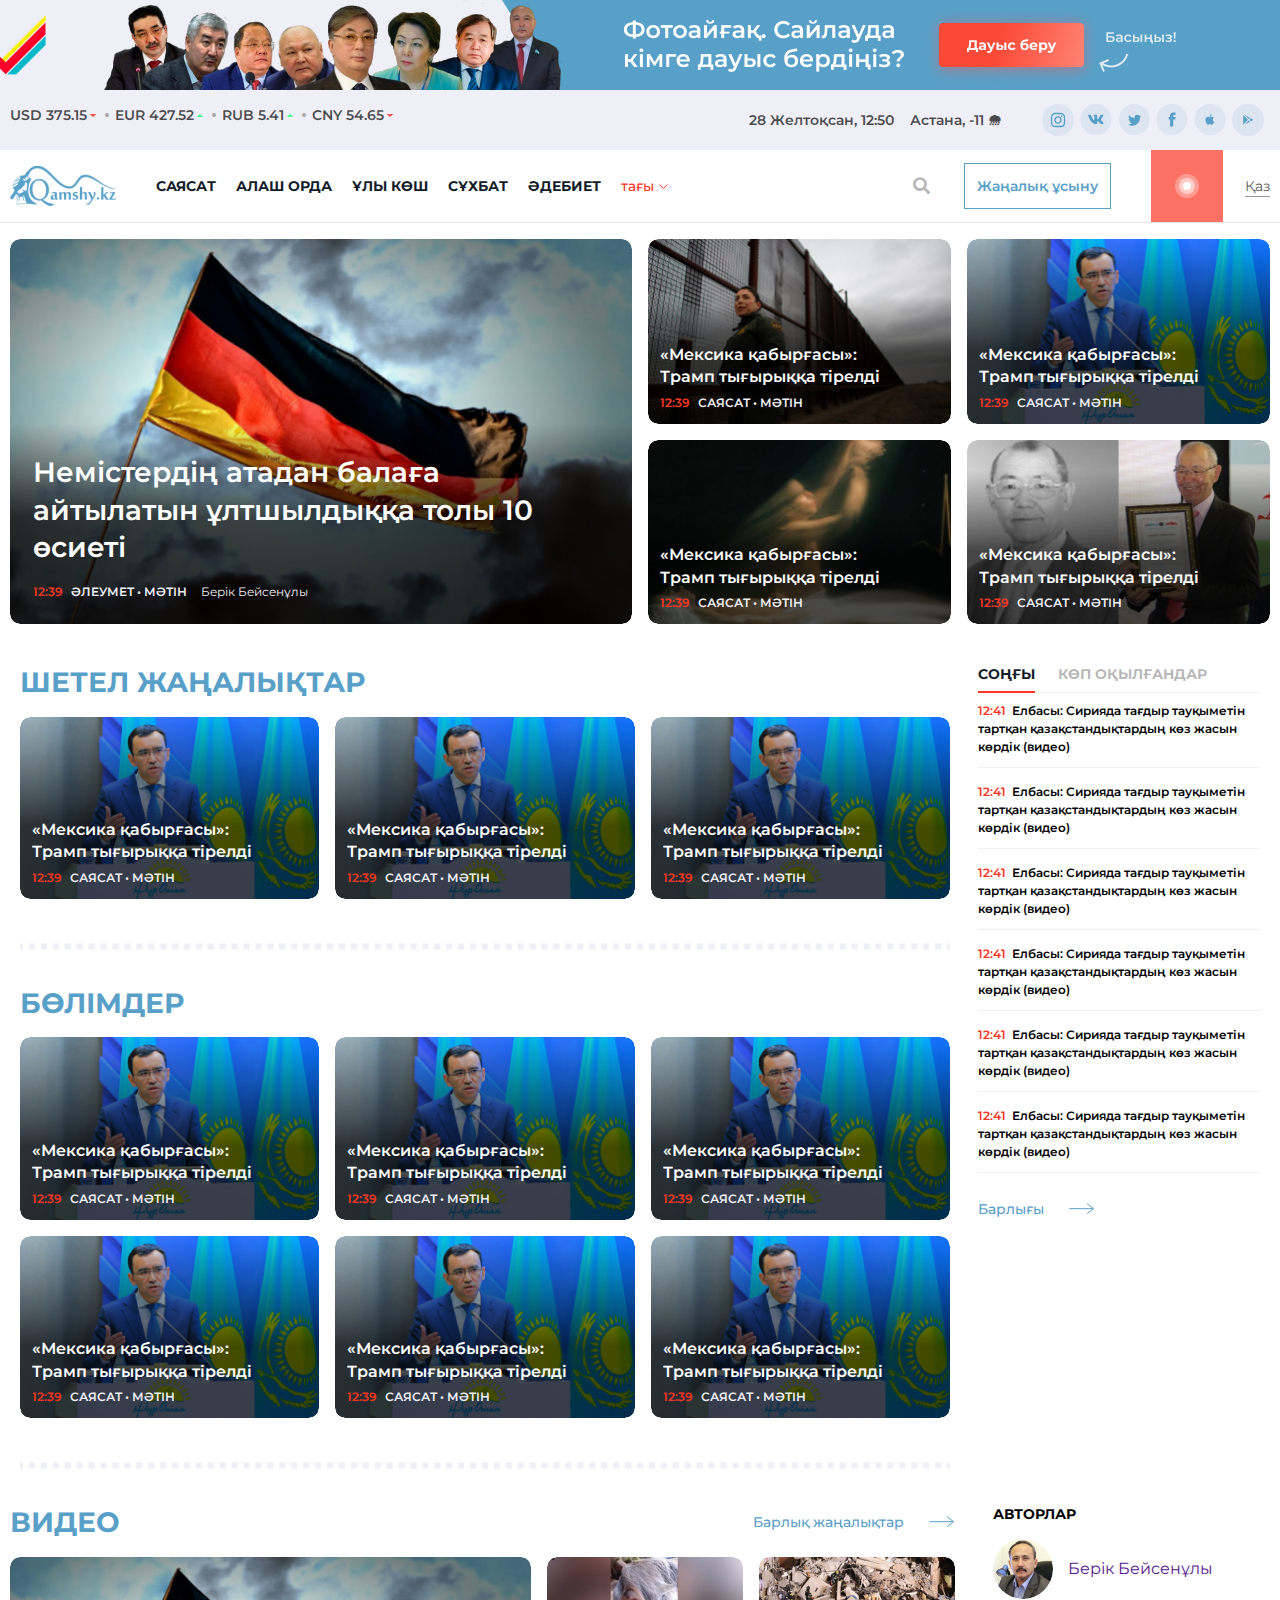
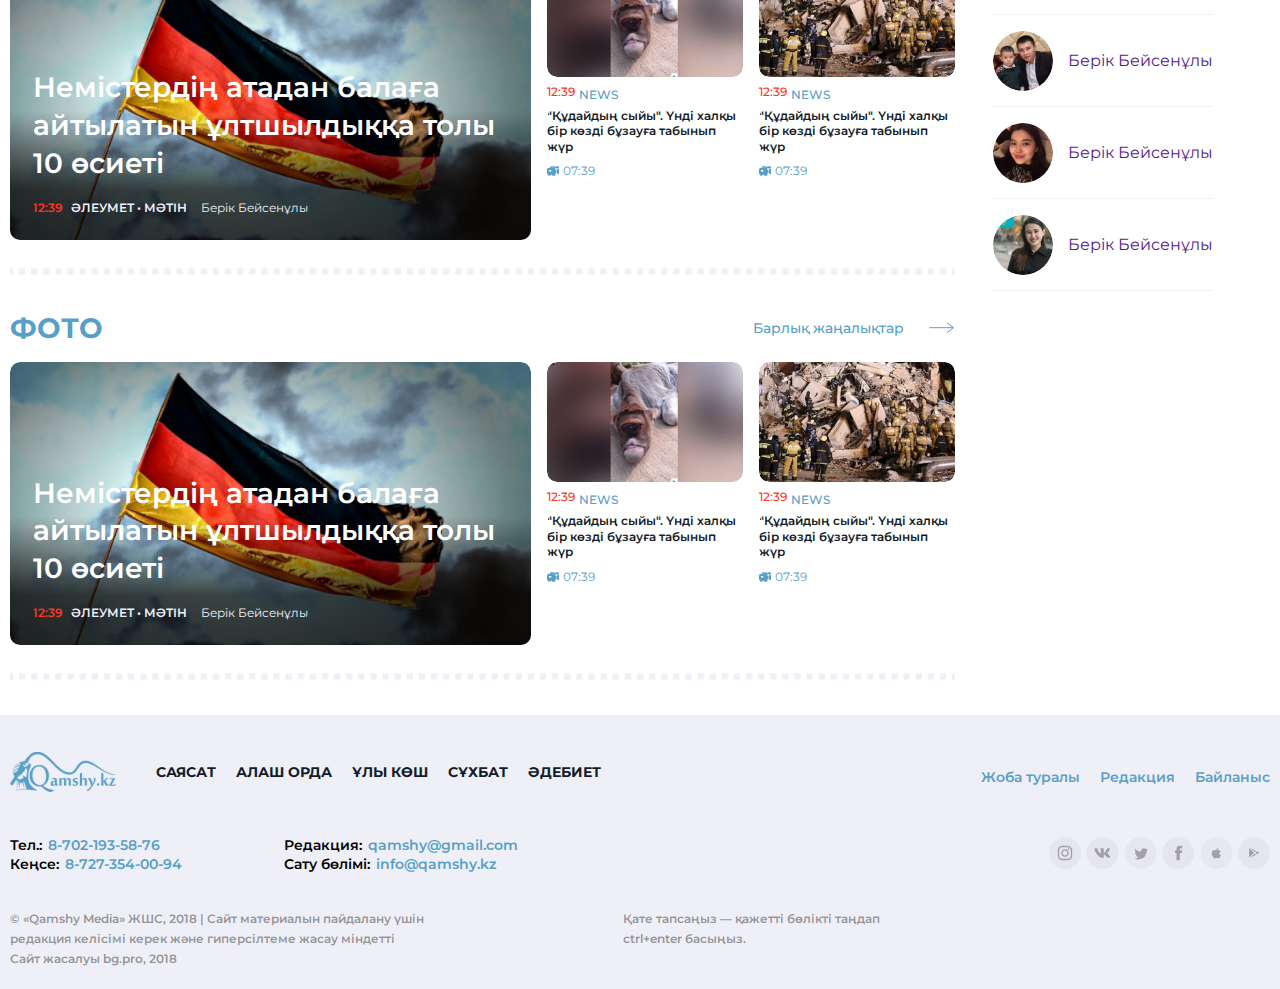
==== commit e6358b21: "tabs done" ====
--- a/index.html
+++ b/index.html
@@ -283,7 +283,7 @@
               <a href=""
                 ><img
                   class="subnews__img"
-                  src="/img/main__news/img1.jpg"
+                  src="img/main__news/img1.jpg"
                   alt=""
                 />
                 <div class="left__block__news__content">
@@ -301,7 +301,7 @@
               <a href=""
                 ><img
                   class="subnews__img"
-                  src="/img/main__news/img2.jpg"
+                  src="img/main__news/img2.jpg"
                   alt=""
                 />
                 <div class="left__block__news__content">
@@ -319,7 +319,7 @@
               <a href=""
                 ><img
                   class="subnews__img"
-                  src="/img/main__news/img3.jpg"
+                  src="img/main__news/img3.jpg"
                   alt=""
                 />
                 <div class="left__block__news__content">
@@ -337,7 +337,7 @@
               <a href=""
                 ><img
                   class="subnews__img"
-                  src="/img/main__news/img4.jpg"
+                  src="img/main__news/img4.jpg"
                   alt=""
                 />
                 <div class="left__block__news__content">
@@ -364,7 +364,7 @@
                       <a href=""
                         ><img
                           class="subnews__img"
-                          src="/img/main__news/img2.jpg"
+                          src="img/main__news/img2.jpg"
                           alt=""
                         />
                       </a>
@@ -384,7 +384,7 @@
                       <a href=""
                         ><img
                           class="subnews__img"
-                          src="/img/main__news/img2.jpg"
+                          src="img/main__news/img2.jpg"
                           alt=""
                         />
                       </a>
@@ -404,7 +404,7 @@
                       <a href=""
                         ><img
                           class="subnews__img"
-                          src="/img/main__news/img2.jpg"
+                          src="img/main__news/img2.jpg"
                           alt=""
                         />
                       </a>
@@ -430,7 +430,7 @@
                       <a href=""
                         ><img
                           class="subnews__img"
-                          src="/img/main__news/img2.jpg"
+                          src="img/main__news/img2.jpg"
                           alt=""
                         />
                       </a>
@@ -450,7 +450,7 @@
                       <a href=""
                         ><img
                           class="subnews__img"
-                          src="/img/main__news/img2.jpg"
+                          src="img/main__news/img2.jpg"
                           alt=""
                         />
                       </a>
@@ -470,7 +470,7 @@
                       <a href=""
                         ><img
                           class="subnews__img"
-                          src="/img/main__news/img2.jpg"
+                          src="img/main__news/img2.jpg"
                           alt=""
                         />
                       </a>
@@ -492,7 +492,7 @@
                       <a href=""
                         ><img
                           class="subnews__img"
-                          src="/img/main__news/img2.jpg"
+                          src="img/main__news/img2.jpg"
                           alt=""
                         />
                       </a>
@@ -512,7 +512,7 @@
                       <a href=""
                         ><img
                           class="subnews__img"
-                          src="/img/main__news/img2.jpg"
+                          src="img/main__news/img2.jpg"
                           alt=""
                         />
                       </a>
@@ -532,7 +532,7 @@
                       <a href=""
                         ><img
                           class="subnews__img"
-                          src="/img/main__news/img2.jpg"
+                          src="img/main__news/img2.jpg"
                           alt=""
                         />
                       </a>
@@ -610,27 +610,310 @@
                         <button
                           class="tabs__nav__btn2 active"
                           type="button"
-                          data-tab="#profile2"
+                          data-tab2="#profile2"
                         >
-                          Соңғы
+                          24 сағат
                         </button>
                         <button
                           class="tabs__nav__btn2"
                           type="button"
-                          data-tab="#doctors2"
+                          data-tab2="#doctors2"
                         >
-                          Көп оқылғандар
+                          7 күн
                         </button>
                         <button
                           class="tabs__nav__btn2"
                           type="button"
-                          data-tab="#pacient"
+                          data-tab2="#pacient"
                         >
-                          Көп оқылғандар
+                          30 күн
                         </button>
                       </div>
                       <div class="tabs__content2">
-                        <div class="tabs__item2" id="profile2">asd</div>
+                        <div class="tabs__item2 active" id="profile2">
+                          <a href="" class="tabs__item2__block">
+                            <img src="img/tab__img1.jpg" alt="" />
+                            <div class="content">
+                              <p class="text">
+                                Қарағандыдағы қанды оқиға: Күдіктінің қайда
+                                жасырынғаны белгілі болды
+                              </p>
+                              <div class="info">
+                                <p class="time">12:39</p>
+                                <svg
+                                  class="play"
+                                  xmlns="http://www.w3.org/2000/svg"
+                                  width="10"
+                                  height="12"
+                                  viewBox="0 0 10 12"
+                                  fill="none"
+                                >
+                                  <path
+                                    d="M1.70101 1.00086C1.58215 0.994934 1.46242 1.0195 1.35397 1.07625C1.13534 1.18975 1 1.40998 1 1.65053V10.3495C1 10.5892 1.13448 10.8086 1.3505 10.9229C1.44941 10.9746 1.55872 11 1.6663 11C1.79471 11 1.92311 10.9636 2.03416 10.8916L8.70155 6.57937C8.88808 6.45825 8.99913 6.2575 8.99999 6.03982C9.00086 5.82129 8.89155 5.61885 8.70588 5.49772L2.0385 1.11098C1.93612 1.04406 1.81987 1.00679 1.70101 1.00086ZM1.66804 1.43285C1.70448 1.43285 1.74699 1.44216 1.79037 1.47012L8.45775 5.85686C8.52022 5.89837 8.55666 5.96359 8.55579 6.03728C8.55579 6.11182 8.51935 6.17619 8.45689 6.21685L1.78863 10.5299C1.68886 10.596 1.59603 10.5587 1.56133 10.5401C1.52662 10.5214 1.4442 10.4664 1.4442 10.3495V1.65053C1.4442 1.5328 1.52662 1.47774 1.56219 1.4591C1.58215 1.44894 1.62032 1.43285 1.66804 1.43285Z"
+                                    fill="black"
+                                    fill-opacity="0.3"
+                                  />
+                                  <path
+                                    d="M1.29263 11.0337L1.29202 11.0334C1.03628 10.898 0.875 10.6369 0.875 10.3495V1.65053C0.875 1.36221 1.03731 1.09989 1.2962 0.965403C1.42514 0.897969 1.56708 0.869027 1.70724 0.876018C1.84819 0.883049 1.98591 0.927267 2.10689 1.00634L2.1072 1.00655L2.1072 1.00655L8.77418 5.39303C8.77426 5.39308 8.77434 5.39313 8.77441 5.39318C8.99511 5.53727 9.12603 5.77905 9.12499 6.04032C9.12395 6.30125 8.99057 6.54073 8.76962 6.68421L8.76943 6.68434L2.10216 10.9965L1.29263 11.0337ZM1.29263 11.0337C1.41002 11.095 1.53928 11.125 1.6663 11.125M1.29263 11.0337L1.6663 11.125M1.6663 11.125C1.81816 11.125 1.97025 11.082 2.10204 10.9965L1.6663 11.125ZM8.4308 6.03581H8.43079V6.03728C8.43079 6.06767 8.41732 6.0934 8.38884 6.11199C8.38879 6.11202 8.38875 6.11205 8.3887 6.11208L1.72074 10.4249L1.71962 10.4257C1.69578 10.4415 1.67633 10.4435 1.66113 10.4422C1.64358 10.4407 1.6285 10.4343 1.62046 10.4299C1.6112 10.425 1.59747 10.416 1.58677 10.4028C1.57763 10.3915 1.5692 10.3758 1.5692 10.3495V1.65053C1.5692 1.62359 1.57779 1.60766 1.58685 1.59651C1.59725 1.58372 1.61055 1.57497 1.61958 1.57016C1.63053 1.56466 1.64818 1.55785 1.66804 1.55785C1.68228 1.55785 1.70077 1.5612 1.72224 1.57492C1.72238 1.57501 1.72252 1.5751 1.72266 1.57519L8.38858 5.96098C8.38865 5.96102 8.38871 5.96106 8.38878 5.96111C8.41814 5.9807 8.43114 6.00729 8.4308 6.03581Z"
+                                    stroke="black"
+                                    stroke-opacity="0.3"
+                                    stroke-width="0.25"
+                                  />
+                                </svg>
+                                <p class="longest">3 мин</p>
+                                <svg
+                                  class="earpods"
+                                  xmlns="http://www.w3.org/2000/svg"
+                                  width="10"
+                                  height="10"
+                                  viewBox="0 0 10 10"
+                                  fill="none"
+                                >
+                                  <path
+                                    d="M5 0C2.24333 0 0 2.12526 0 4.73684V8.94737C0 9.52895 0.497222 10 1.11111 10H2.77778V6.31579H1.11111V4.73684C1.11111 2.70526 2.85556 1.05263 5 1.05263C7.14444 1.05263 8.88889 2.70526 8.88889 4.73684V6.31579H7.22222V10H8.88889C9.50278 10 10 9.52895 10 8.94737V4.73684C10 2.12526 7.75667 0 5 0Z"
+                                    fill="#58A0C8"
+                                  />
+                                </svg>
+                                <p class="amount">512</p>
+                              </div>
+                            </div>
+                          </a>
+                          <a href="" class="tabs__item2__block">
+                            <img src="img/tab__img2.jpg" alt="" />
+                            <div class="content">
+                              <p class="text">
+                                Қарағандыдағы қанды оқиға: Күдіктінің қайда
+                                жасырынғаны белгілі болды
+                              </p>
+                              <div class="info">
+                                <p class="time">12:39</p>
+                                <svg
+                                  class="play"
+                                  xmlns="http://www.w3.org/2000/svg"
+                                  width="10"
+                                  height="12"
+                                  viewBox="0 0 10 12"
+                                  fill="none"
+                                >
+                                  <path
+                                    d="M1.70101 1.00086C1.58215 0.994934 1.46242 1.0195 1.35397 1.07625C1.13534 1.18975 1 1.40998 1 1.65053V10.3495C1 10.5892 1.13448 10.8086 1.3505 10.9229C1.44941 10.9746 1.55872 11 1.6663 11C1.79471 11 1.92311 10.9636 2.03416 10.8916L8.70155 6.57937C8.88808 6.45825 8.99913 6.2575 8.99999 6.03982C9.00086 5.82129 8.89155 5.61885 8.70588 5.49772L2.0385 1.11098C1.93612 1.04406 1.81987 1.00679 1.70101 1.00086ZM1.66804 1.43285C1.70448 1.43285 1.74699 1.44216 1.79037 1.47012L8.45775 5.85686C8.52022 5.89837 8.55666 5.96359 8.55579 6.03728C8.55579 6.11182 8.51935 6.17619 8.45689 6.21685L1.78863 10.5299C1.68886 10.596 1.59603 10.5587 1.56133 10.5401C1.52662 10.5214 1.4442 10.4664 1.4442 10.3495V1.65053C1.4442 1.5328 1.52662 1.47774 1.56219 1.4591C1.58215 1.44894 1.62032 1.43285 1.66804 1.43285Z"
+                                    fill="black"
+                                    fill-opacity="0.3"
+                                  />
+                                  <path
+                                    d="M1.29263 11.0337L1.29202 11.0334C1.03628 10.898 0.875 10.6369 0.875 10.3495V1.65053C0.875 1.36221 1.03731 1.09989 1.2962 0.965403C1.42514 0.897969 1.56708 0.869027 1.70724 0.876018C1.84819 0.883049 1.98591 0.927267 2.10689 1.00634L2.1072 1.00655L2.1072 1.00655L8.77418 5.39303C8.77426 5.39308 8.77434 5.39313 8.77441 5.39318C8.99511 5.53727 9.12603 5.77905 9.12499 6.04032C9.12395 6.30125 8.99057 6.54073 8.76962 6.68421L8.76943 6.68434L2.10216 10.9965L1.29263 11.0337ZM1.29263 11.0337C1.41002 11.095 1.53928 11.125 1.6663 11.125M1.29263 11.0337L1.6663 11.125M1.6663 11.125C1.81816 11.125 1.97025 11.082 2.10204 10.9965L1.6663 11.125ZM8.4308 6.03581H8.43079V6.03728C8.43079 6.06767 8.41732 6.0934 8.38884 6.11199C8.38879 6.11202 8.38875 6.11205 8.3887 6.11208L1.72074 10.4249L1.71962 10.4257C1.69578 10.4415 1.67633 10.4435 1.66113 10.4422C1.64358 10.4407 1.6285 10.4343 1.62046 10.4299C1.6112 10.425 1.59747 10.416 1.58677 10.4028C1.57763 10.3915 1.5692 10.3758 1.5692 10.3495V1.65053C1.5692 1.62359 1.57779 1.60766 1.58685 1.59651C1.59725 1.58372 1.61055 1.57497 1.61958 1.57016C1.63053 1.56466 1.64818 1.55785 1.66804 1.55785C1.68228 1.55785 1.70077 1.5612 1.72224 1.57492C1.72238 1.57501 1.72252 1.5751 1.72266 1.57519L8.38858 5.96098C8.38865 5.96102 8.38871 5.96106 8.38878 5.96111C8.41814 5.9807 8.43114 6.00729 8.4308 6.03581Z"
+                                    stroke="black"
+                                    stroke-opacity="0.3"
+                                    stroke-width="0.25"
+                                  />
+                                </svg>
+                                <p class="longest">3 мин</p>
+                                <svg
+                                  class="earpods"
+                                  xmlns="http://www.w3.org/2000/svg"
+                                  width="10"
+                                  height="10"
+                                  viewBox="0 0 10 10"
+                                  fill="none"
+                                >
+                                  <path
+                                    d="M5 0C2.24333 0 0 2.12526 0 4.73684V8.94737C0 9.52895 0.497222 10 1.11111 10H2.77778V6.31579H1.11111V4.73684C1.11111 2.70526 2.85556 1.05263 5 1.05263C7.14444 1.05263 8.88889 2.70526 8.88889 4.73684V6.31579H7.22222V10H8.88889C9.50278 10 10 9.52895 10 8.94737V4.73684C10 2.12526 7.75667 0 5 0Z"
+                                    fill="#58A0C8"
+                                  />
+                                </svg>
+                                <p class="amount">512</p>
+                              </div>
+                            </div>
+                          </a>
+                          <a href="" class="tabs__item2__block">
+                            <img src="img/tab__img3.jpg" alt="" />
+                            <div class="content">
+                              <p class="text">
+                                Қарағандыдағы қанды оқиға: Күдіктінің қайда
+                                жасырынғаны белгілі болды
+                              </p>
+                              <div class="info">
+                                <p class="time">12:39</p>
+                                <svg
+                                  class="play"
+                                  xmlns="http://www.w3.org/2000/svg"
+                                  width="10"
+                                  height="12"
+                                  viewBox="0 0 10 12"
+                                  fill="none"
+                                >
+                                  <path
+                                    d="M1.70101 1.00086C1.58215 0.994934 1.46242 1.0195 1.35397 1.07625C1.13534 1.18975 1 1.40998 1 1.65053V10.3495C1 10.5892 1.13448 10.8086 1.3505 10.9229C1.44941 10.9746 1.55872 11 1.6663 11C1.79471 11 1.92311 10.9636 2.03416 10.8916L8.70155 6.57937C8.88808 6.45825 8.99913 6.2575 8.99999 6.03982C9.00086 5.82129 8.89155 5.61885 8.70588 5.49772L2.0385 1.11098C1.93612 1.04406 1.81987 1.00679 1.70101 1.00086ZM1.66804 1.43285C1.70448 1.43285 1.74699 1.44216 1.79037 1.47012L8.45775 5.85686C8.52022 5.89837 8.55666 5.96359 8.55579 6.03728C8.55579 6.11182 8.51935 6.17619 8.45689 6.21685L1.78863 10.5299C1.68886 10.596 1.59603 10.5587 1.56133 10.5401C1.52662 10.5214 1.4442 10.4664 1.4442 10.3495V1.65053C1.4442 1.5328 1.52662 1.47774 1.56219 1.4591C1.58215 1.44894 1.62032 1.43285 1.66804 1.43285Z"
+                                    fill="black"
+                                    fill-opacity="0.3"
+                                  />
+                                  <path
+                                    d="M1.29263 11.0337L1.29202 11.0334C1.03628 10.898 0.875 10.6369 0.875 10.3495V1.65053C0.875 1.36221 1.03731 1.09989 1.2962 0.965403C1.42514 0.897969 1.56708 0.869027 1.70724 0.876018C1.84819 0.883049 1.98591 0.927267 2.10689 1.00634L2.1072 1.00655L2.1072 1.00655L8.77418 5.39303C8.77426 5.39308 8.77434 5.39313 8.77441 5.39318C8.99511 5.53727 9.12603 5.77905 9.12499 6.04032C9.12395 6.30125 8.99057 6.54073 8.76962 6.68421L8.76943 6.68434L2.10216 10.9965L1.29263 11.0337ZM1.29263 11.0337C1.41002 11.095 1.53928 11.125 1.6663 11.125M1.29263 11.0337L1.6663 11.125M1.6663 11.125C1.81816 11.125 1.97025 11.082 2.10204 10.9965L1.6663 11.125ZM8.4308 6.03581H8.43079V6.03728C8.43079 6.06767 8.41732 6.0934 8.38884 6.11199C8.38879 6.11202 8.38875 6.11205 8.3887 6.11208L1.72074 10.4249L1.71962 10.4257C1.69578 10.4415 1.67633 10.4435 1.66113 10.4422C1.64358 10.4407 1.6285 10.4343 1.62046 10.4299C1.6112 10.425 1.59747 10.416 1.58677 10.4028C1.57763 10.3915 1.5692 10.3758 1.5692 10.3495V1.65053C1.5692 1.62359 1.57779 1.60766 1.58685 1.59651C1.59725 1.58372 1.61055 1.57497 1.61958 1.57016C1.63053 1.56466 1.64818 1.55785 1.66804 1.55785C1.68228 1.55785 1.70077 1.5612 1.72224 1.57492C1.72238 1.57501 1.72252 1.5751 1.72266 1.57519L8.38858 5.96098C8.38865 5.96102 8.38871 5.96106 8.38878 5.96111C8.41814 5.9807 8.43114 6.00729 8.4308 6.03581Z"
+                                    stroke="black"
+                                    stroke-opacity="0.3"
+                                    stroke-width="0.25"
+                                  />
+                                </svg>
+                                <p class="longest">3 мин</p>
+                                <svg
+                                  class="earpods"
+                                  xmlns="http://www.w3.org/2000/svg"
+                                  width="10"
+                                  height="10"
+                                  viewBox="0 0 10 10"
+                                  fill="none"
+                                >
+                                  <path
+                                    d="M5 0C2.24333 0 0 2.12526 0 4.73684V8.94737C0 9.52895 0.497222 10 1.11111 10H2.77778V6.31579H1.11111V4.73684C1.11111 2.70526 2.85556 1.05263 5 1.05263C7.14444 1.05263 8.88889 2.70526 8.88889 4.73684V6.31579H7.22222V10H8.88889C9.50278 10 10 9.52895 10 8.94737V4.73684C10 2.12526 7.75667 0 5 0Z"
+                                    fill="#58A0C8"
+                                  />
+                                </svg>
+                                <p class="amount">512</p>
+                              </div>
+                            </div>
+                          </a>
+                          <a href="" class="tabs__item2__block">
+                            <img src="img/tab__img4.jpg" alt="" />
+                            <div class="content">
+                              <p class="text">
+                                Қарағандыдағы қанды оқиға: Күдіктінің қайда
+                                жасырынғаны белгілі болды
+                              </p>
+                              <div class="info">
+                                <p class="time">12:39</p>
+                                <svg
+                                  class="play"
+                                  xmlns="http://www.w3.org/2000/svg"
+                                  width="10"
+                                  height="12"
+                                  viewBox="0 0 10 12"
+                                  fill="none"
+                                >
+                                  <path
+                                    d="M1.70101 1.00086C1.58215 0.994934 1.46242 1.0195 1.35397 1.07625C1.13534 1.18975 1 1.40998 1 1.65053V10.3495C1 10.5892 1.13448 10.8086 1.3505 10.9229C1.44941 10.9746 1.55872 11 1.6663 11C1.79471 11 1.92311 10.9636 2.03416 10.8916L8.70155 6.57937C8.88808 6.45825 8.99913 6.2575 8.99999 6.03982C9.00086 5.82129 8.89155 5.61885 8.70588 5.49772L2.0385 1.11098C1.93612 1.04406 1.81987 1.00679 1.70101 1.00086ZM1.66804 1.43285C1.70448 1.43285 1.74699 1.44216 1.79037 1.47012L8.45775 5.85686C8.52022 5.89837 8.55666 5.96359 8.55579 6.03728C8.55579 6.11182 8.51935 6.17619 8.45689 6.21685L1.78863 10.5299C1.68886 10.596 1.59603 10.5587 1.56133 10.5401C1.52662 10.5214 1.4442 10.4664 1.4442 10.3495V1.65053C1.4442 1.5328 1.52662 1.47774 1.56219 1.4591C1.58215 1.44894 1.62032 1.43285 1.66804 1.43285Z"
+                                    fill="black"
+                                    fill-opacity="0.3"
+                                  />
+                                  <path
+                                    d="M1.29263 11.0337L1.29202 11.0334C1.03628 10.898 0.875 10.6369 0.875 10.3495V1.65053C0.875 1.36221 1.03731 1.09989 1.2962 0.965403C1.42514 0.897969 1.56708 0.869027 1.70724 0.876018C1.84819 0.883049 1.98591 0.927267 2.10689 1.00634L2.1072 1.00655L2.1072 1.00655L8.77418 5.39303C8.77426 5.39308 8.77434 5.39313 8.77441 5.39318C8.99511 5.53727 9.12603 5.77905 9.12499 6.04032C9.12395 6.30125 8.99057 6.54073 8.76962 6.68421L8.76943 6.68434L2.10216 10.9965L1.29263 11.0337ZM1.29263 11.0337C1.41002 11.095 1.53928 11.125 1.6663 11.125M1.29263 11.0337L1.6663 11.125M1.6663 11.125C1.81816 11.125 1.97025 11.082 2.10204 10.9965L1.6663 11.125ZM8.4308 6.03581H8.43079V6.03728C8.43079 6.06767 8.41732 6.0934 8.38884 6.11199C8.38879 6.11202 8.38875 6.11205 8.3887 6.11208L1.72074 10.4249L1.71962 10.4257C1.69578 10.4415 1.67633 10.4435 1.66113 10.4422C1.64358 10.4407 1.6285 10.4343 1.62046 10.4299C1.6112 10.425 1.59747 10.416 1.58677 10.4028C1.57763 10.3915 1.5692 10.3758 1.5692 10.3495V1.65053C1.5692 1.62359 1.57779 1.60766 1.58685 1.59651C1.59725 1.58372 1.61055 1.57497 1.61958 1.57016C1.63053 1.56466 1.64818 1.55785 1.66804 1.55785C1.68228 1.55785 1.70077 1.5612 1.72224 1.57492C1.72238 1.57501 1.72252 1.5751 1.72266 1.57519L8.38858 5.96098C8.38865 5.96102 8.38871 5.96106 8.38878 5.96111C8.41814 5.9807 8.43114 6.00729 8.4308 6.03581Z"
+                                    stroke="black"
+                                    stroke-opacity="0.3"
+                                    stroke-width="0.25"
+                                  />
+                                </svg>
+                                <p class="longest">3 мин</p>
+                                <svg
+                                  class="earpods"
+                                  xmlns="http://www.w3.org/2000/svg"
+                                  width="10"
+                                  height="10"
+                                  viewBox="0 0 10 10"
+                                  fill="none"
+                                >
+                                  <path
+                                    d="M5 0C2.24333 0 0 2.12526 0 4.73684V8.94737C0 9.52895 0.497222 10 1.11111 10H2.77778V6.31579H1.11111V4.73684C1.11111 2.70526 2.85556 1.05263 5 1.05263C7.14444 1.05263 8.88889 2.70526 8.88889 4.73684V6.31579H7.22222V10H8.88889C9.50278 10 10 9.52895 10 8.94737V4.73684C10 2.12526 7.75667 0 5 0Z"
+                                    fill="#58A0C8"
+                                  />
+                                </svg>
+                                <p class="amount">512</p>
+                              </div>
+                            </div>
+                          </a>
+                          <a href="" class="tabs__item2__block">
+                            <img src="img/tab__img1.jpg" alt="" />
+                            <div class="content">
+                              <p class="text">
+                                Қарағандыдағы қанды оқиға: Күдіктінің қайда
+                                жасырынғаны белгілі болды
+                              </p>
+                              <div class="info">
+                                <p class="time">12:39</p>
+                                <svg
+                                  class="play"
+                                  xmlns="http://www.w3.org/2000/svg"
+                                  width="10"
+                                  height="12"
+                                  viewBox="0 0 10 12"
+                                  fill="none"
+                                >
+                                  <path
+                                    d="M1.70101 1.00086C1.58215 0.994934 1.46242 1.0195 1.35397 1.07625C1.13534 1.18975 1 1.40998 1 1.65053V10.3495C1 10.5892 1.13448 10.8086 1.3505 10.9229C1.44941 10.9746 1.55872 11 1.6663 11C1.79471 11 1.92311 10.9636 2.03416 10.8916L8.70155 6.57937C8.88808 6.45825 8.99913 6.2575 8.99999 6.03982C9.00086 5.82129 8.89155 5.61885 8.70588 5.49772L2.0385 1.11098C1.93612 1.04406 1.81987 1.00679 1.70101 1.00086ZM1.66804 1.43285C1.70448 1.43285 1.74699 1.44216 1.79037 1.47012L8.45775 5.85686C8.52022 5.89837 8.55666 5.96359 8.55579 6.03728C8.55579 6.11182 8.51935 6.17619 8.45689 6.21685L1.78863 10.5299C1.68886 10.596 1.59603 10.5587 1.56133 10.5401C1.52662 10.5214 1.4442 10.4664 1.4442 10.3495V1.65053C1.4442 1.5328 1.52662 1.47774 1.56219 1.4591C1.58215 1.44894 1.62032 1.43285 1.66804 1.43285Z"
+                                    fill="black"
+                                    fill-opacity="0.3"
+                                  />
+                                  <path
+                                    d="M1.29263 11.0337L1.29202 11.0334C1.03628 10.898 0.875 10.6369 0.875 10.3495V1.65053C0.875 1.36221 1.03731 1.09989 1.2962 0.965403C1.42514 0.897969 1.56708 0.869027 1.70724 0.876018C1.84819 0.883049 1.98591 0.927267 2.10689 1.00634L2.1072 1.00655L2.1072 1.00655L8.77418 5.39303C8.77426 5.39308 8.77434 5.39313 8.77441 5.39318C8.99511 5.53727 9.12603 5.77905 9.12499 6.04032C9.12395 6.30125 8.99057 6.54073 8.76962 6.68421L8.76943 6.68434L2.10216 10.9965L1.29263 11.0337ZM1.29263 11.0337C1.41002 11.095 1.53928 11.125 1.6663 11.125M1.29263 11.0337L1.6663 11.125M1.6663 11.125C1.81816 11.125 1.97025 11.082 2.10204 10.9965L1.6663 11.125ZM8.4308 6.03581H8.43079V6.03728C8.43079 6.06767 8.41732 6.0934 8.38884 6.11199C8.38879 6.11202 8.38875 6.11205 8.3887 6.11208L1.72074 10.4249L1.71962 10.4257C1.69578 10.4415 1.67633 10.4435 1.66113 10.4422C1.64358 10.4407 1.6285 10.4343 1.62046 10.4299C1.6112 10.425 1.59747 10.416 1.58677 10.4028C1.57763 10.3915 1.5692 10.3758 1.5692 10.3495V1.65053C1.5692 1.62359 1.57779 1.60766 1.58685 1.59651C1.59725 1.58372 1.61055 1.57497 1.61958 1.57016C1.63053 1.56466 1.64818 1.55785 1.66804 1.55785C1.68228 1.55785 1.70077 1.5612 1.72224 1.57492C1.72238 1.57501 1.72252 1.5751 1.72266 1.57519L8.38858 5.96098C8.38865 5.96102 8.38871 5.96106 8.38878 5.96111C8.41814 5.9807 8.43114 6.00729 8.4308 6.03581Z"
+                                    stroke="black"
+                                    stroke-opacity="0.3"
+                                    stroke-width="0.25"
+                                  />
+                                </svg>
+                                <p class="longest">3 мин</p>
+                                <svg
+                                  class="earpods"
+                                  xmlns="http://www.w3.org/2000/svg"
+                                  width="10"
+                                  height="10"
+                                  viewBox="0 0 10 10"
+                                  fill="none"
+                                >
+                                  <path
+                                    d="M5 0C2.24333 0 0 2.12526 0 4.73684V8.94737C0 9.52895 0.497222 10 1.11111 10H2.77778V6.31579H1.11111V4.73684C1.11111 2.70526 2.85556 1.05263 5 1.05263C7.14444 1.05263 8.88889 2.70526 8.88889 4.73684V6.31579H7.22222V10H8.88889C9.50278 10 10 9.52895 10 8.94737V4.73684C10 2.12526 7.75667 0 5 0Z"
+                                    fill="#58A0C8"
+                                  />
+                                </svg>
+                                <p class="amount">512</p>
+                              </div>
+                            </div>
+                          </a>
+                          <a href="" class="tabs__item2__block">
+                            <img src="img/tab__img3.jpg" alt="" />
+                            <div class="content">
+                              <p class="text">
+                                Қарағандыдағы қанды оқиға: Күдіктінің қайда
+                                жасырынғаны белгілі болды
+                              </p>
+                              <div class="info">
+                                <p class="time">12:39</p>
+                                <svg
+                                  class="play"
+                                  xmlns="http://www.w3.org/2000/svg"
+                                  width="10"
+                                  height="12"
+                                  viewBox="0 0 10 12"
+                                  fill="none"
+                                >
+                                  <path
+                                    d="M1.70101 1.00086C1.58215 0.994934 1.46242 1.0195 1.35397 1.07625C1.13534 1.18975 1 1.40998 1 1.65053V10.3495C1 10.5892 1.13448 10.8086 1.3505 10.9229C1.44941 10.9746 1.55872 11 1.6663 11C1.79471 11 1.92311 10.9636 2.03416 10.8916L8.70155 6.57937C8.88808 6.45825 8.99913 6.2575 8.99999 6.03982C9.00086 5.82129 8.89155 5.61885 8.70588 5.49772L2.0385 1.11098C1.93612 1.04406 1.81987 1.00679 1.70101 1.00086ZM1.66804 1.43285C1.70448 1.43285 1.74699 1.44216 1.79037 1.47012L8.45775 5.85686C8.52022 5.89837 8.55666 5.96359 8.55579 6.03728C8.55579 6.11182 8.51935 6.17619 8.45689 6.21685L1.78863 10.5299C1.68886 10.596 1.59603 10.5587 1.56133 10.5401C1.52662 10.5214 1.4442 10.4664 1.4442 10.3495V1.65053C1.4442 1.5328 1.52662 1.47774 1.56219 1.4591C1.58215 1.44894 1.62032 1.43285 1.66804 1.43285Z"
+                                    fill="black"
+                                    fill-opacity="0.3"
+                                  />
+                                  <path
+                                    d="M1.29263 11.0337L1.29202 11.0334C1.03628 10.898 0.875 10.6369 0.875 10.3495V1.65053C0.875 1.36221 1.03731 1.09989 1.2962 0.965403C1.42514 0.897969 1.56708 0.869027 1.70724 0.876018C1.84819 0.883049 1.98591 0.927267 2.10689 1.00634L2.1072 1.00655L2.1072 1.00655L8.77418 5.39303C8.77426 5.39308 8.77434 5.39313 8.77441 5.39318C8.99511 5.53727 9.12603 5.77905 9.12499 6.04032C9.12395 6.30125 8.99057 6.54073 8.76962 6.68421L8.76943 6.68434L2.10216 10.9965L1.29263 11.0337ZM1.29263 11.0337C1.41002 11.095 1.53928 11.125 1.6663 11.125M1.29263 11.0337L1.6663 11.125M1.6663 11.125C1.81816 11.125 1.97025 11.082 2.10204 10.9965L1.6663 11.125ZM8.4308 6.03581H8.43079V6.03728C8.43079 6.06767 8.41732 6.0934 8.38884 6.11199C8.38879 6.11202 8.38875 6.11205 8.3887 6.11208L1.72074 10.4249L1.71962 10.4257C1.69578 10.4415 1.67633 10.4435 1.66113 10.4422C1.64358 10.4407 1.6285 10.4343 1.62046 10.4299C1.6112 10.425 1.59747 10.416 1.58677 10.4028C1.57763 10.3915 1.5692 10.3758 1.5692 10.3495V1.65053C1.5692 1.62359 1.57779 1.60766 1.58685 1.59651C1.59725 1.58372 1.61055 1.57497 1.61958 1.57016C1.63053 1.56466 1.64818 1.55785 1.66804 1.55785C1.68228 1.55785 1.70077 1.5612 1.72224 1.57492C1.72238 1.57501 1.72252 1.5751 1.72266 1.57519L8.38858 5.96098C8.38865 5.96102 8.38871 5.96106 8.38878 5.96111C8.41814 5.9807 8.43114 6.00729 8.4308 6.03581Z"
+                                    stroke="black"
+                                    stroke-opacity="0.3"
+                                    stroke-width="0.25"
+                                  />
+                                </svg>
+                                <p class="longest">3 мин</p>
+                                <svg
+                                  class="earpods"
+                                  xmlns="http://www.w3.org/2000/svg"
+                                  width="10"
+                                  height="10"
+                                  viewBox="0 0 10 10"
+                                  fill="none"
+                                >
+                                  <path
+                                    d="M5 0C2.24333 0 0 2.12526 0 4.73684V8.94737C0 9.52895 0.497222 10 1.11111 10H2.77778V6.31579H1.11111V4.73684C1.11111 2.70526 2.85556 1.05263 5 1.05263C7.14444 1.05263 8.88889 2.70526 8.88889 4.73684V6.31579H7.22222V10H8.88889C9.50278 10 10 9.52895 10 8.94737V4.73684C10 2.12526 7.75667 0 5 0Z"
+                                    fill="#58A0C8"
+                                  />
+                                </svg>
+                                <p class="amount">512</p>
+                              </div>
+                            </div>
+                          </a>
+                        </div>
                         <div class="tabs__item2" id="doctors2">adwqsd</div>
                         <div class="tabs__item2" id="pacient">addadsawqsd</div>
                       </div>
@@ -785,22 +1068,22 @@
           <div class="video__news__right">
             <h4 class="video__news__right__title">Авторлар</h4>
             <div class="video__news__right__content">
-                <a href="" class="video__news__right__item">
-                  <img src="/img/video__news/Ellipse.jpg" alt="" />
-                  <p class="name">Берік Бейсенұлы</p>
-                </a>
-                <a href="" class="video__news__right__item">
-                  <img src="/img/video__news/Ellipse2.jpg" alt="" />
-                  <p class="name">Берік Бейсенұлы</p>
-                </a>
-                <a href="" class="video__news__right__item">
-                  <img src="/img/video__news/Ellipse3.jpg" alt="" />
-                  <p class="name">Берік Бейсенұлы</p>
-                </a>
-                <a href="" class="video__news__right__item">
-                  <img src="/img/video__news/Ellipse4.jpg" alt="" />
-                  <p class="name">Берік Бейсенұлы</p>
-                </a>
+              <a href="" class="video__news__right__item">
+                <img src="img/video__news/Ellipse.jpg" alt="" />
+                <p class="name">Берік Бейсенұлы</p>
+              </a>
+              <a href="" class="video__news__right__item">
+                <img src="img/video__news/Ellipse2.jpg" alt="" />
+                <p class="name">Берік Бейсенұлы</p>
+              </a>
+              <a href="" class="video__news__right__item">
+                <img src="img/video__news/Ellipse3.jpg" alt="" />
+                <p class="name">Берік Бейсенұлы</p>
+              </a>
+              <a href="" class="video__news__right__item">
+                <img src="img/video__news/Ellipse4.jpg" alt="" />
+                <p class="name">Берік Бейсенұлы</p>
+              </a>
             </div>
           </div>
         </div>
--- a/css/style.css
+++ b/css/style.css
@@ -1 +1 @@
-@charset "UTF-8";@import url("https://fonts.googleapis.com/css2?family=Montserrat&display=swap");*{padding:0;margin:0;border:0}*,:after,:before{-moz-box-sizing:border-box;-webkit-box-sizing:border-box;box-sizing:border-box}:active,:focus{outline:none}a:active,a:focus{outline:none}aside,footer,header,nav{display:block}body,html{height:100%;width:100%;font-size:100%;line-height:1;font-size:16px;-ms-text-size-adjust:100%;-moz-text-size-adjust:100%;-webkit-text-size-adjust:100%;font-family:"Montserrat", sans-serif;scrollbar-color:#58a0c8 #ffffff;scrollbar-width:thin}body::-webkit-scrollbar,html::-webkit-scrollbar{width:5px;height:4px;background-color:#ffffff}body::-webkit-scrollbar-thumb,html::-webkit-scrollbar-thumb{background-color:#58a0c8;border-radius:2px}button,input,textarea{font-family:inherit}input::-ms-clear{display:none}button{cursor:pointer}button::-moz-focus-inner{padding:0;border:0}a,a:visited{text-decoration:none}a:hover{text-decoration:none}ul li{list-style:none}img{vertical-align:top}h1,h2,h3,h4,h5,h6{font-size:inherit;font-weight:400}.container{max-width:1356px;margin:0 auto;padding:0px 10px;width:100%}.header__container{margin:0 auto}.header__banner img{width:100%;height:100%;height:90px;-o-object-fit:cover;object-fit:cover}@media (max-width:1100px){.header__banner img{height:60px}}@media (max-width:780px){.header__banner img{height:40px}}.header__middle{background:#efeff7;padding:14px 10px}.header__middle__content{margin:0 auto;max-width:1320px;display:-webkit-box;display:-ms-flexbox;display:flex;-webkit-box-align:center;-ms-flex-align:center;align-items:center;-webkit-box-pack:justify;-ms-flex-pack:justify;justify-content:space-between;-ms-flex-wrap:wrap;flex-wrap:wrap}.header__middle__left{display:-webkit-box;display:-ms-flexbox;display:flex;-webkit-box-align:center;-ms-flex-align:center;align-items:center;margin:0px 0px 10px 0px}@media (max-width:580px){.header__middle__left{margin:0px 0px 0px 0px}}.header__middle__left ul{display:-webkit-box;display:-ms-flexbox;display:flex;-webkit-box-align:center;-ms-flex-align:center;align-items:center;-ms-flex-wrap:wrap;flex-wrap:wrap}.header__middle__left ul li{display:-webkit-box;display:-ms-flexbox;display:flex;-webkit-box-align:center;-ms-flex-align:center;align-items:center;position:relative;margin-right:18px;font-style:normal;font-weight:600;font-size:14px;line-height:20px;color:rgba(0, 0, 0, 0.7)}.header__middle__left ul li p{white-space:nowrap}.header__middle__left ul li svg{margin-left:2px}.header__middle__left ul li:before{position:absolute;content:".";bottom:0;top:-7px;left:-11px;color:rgba(0, 0, 0, 0.3);font-size:25px}@media (max-width:768px){.header__middle__left ul li:before{display:none}}.header__middle__left ul li:first-child::before{content:unset}.header__middle__right{display:-webkit-box;display:-ms-flexbox;display:flex;-webkit-box-align:center;-ms-flex-align:center;align-items:center;-ms-flex-wrap:wrap;flex-wrap:wrap}.header__social{display:-webkit-box;display:-ms-flexbox;display:flex}.header__social.adapted{display:none}@media (max-width:580px){.header__social.adapted{display:-webkit-box;display:-ms-flexbox;display:flex;margin-top:10px}}.header__social .social__link{display:block;margin-right:6px;-webkit-transition:all ease 0.3s;-o-transition:all ease 0.3s;transition:all ease 0.3s}.header__social .social__link img{max-width:32px;max-height:32px}.header__social .social__link:nth-last-child(){margin-right:0}.header__social .social__link:hover{-webkit-transform:translateY(-4px);-ms-transform:translateY(-4px);transform:translateY(-4px)}@media (max-width:580px){.header__social{display:none}}.date__forecast{display:-webkit-box;display:-ms-flexbox;display:flex;-webkit-box-align:center;-ms-flex-align:center;align-items:center;font-weight:600;font-size:14px;line-height:20px;color:rgba(0, 0, 0, 0.7);margin-right:40px}@media (max-width:580px){.date__forecast{display:none}}.date__forecast .date{margin-right:16px;white-space:nowrap}.date__forecast .forecast{white-space:nowrap}.date__forecast.adapted{display:none;margin-bottom:13px;-webkit-box-orient:vertical;-webkit-box-direction:normal;-ms-flex-direction:column;flex-direction:column;-webkit-box-align:start;-ms-flex-align:start;align-items:flex-start}@media (max-width:580px){.date__forecast.adapted{display:-webkit-box;display:-ms-flexbox;display:flex}}.header__bottom{padding:0px 10px;border-bottom:1px solid #e5e5e5}.header__body{margin:0 auto;max-width:1320px;display:-webkit-box;display:-ms-flexbox;display:flex;-webkit-box-align:center;-ms-flex-align:center;align-items:center;-webkit-box-pack:justify;-ms-flex-pack:justify;justify-content:space-between;-ms-flex-wrap:wrap;flex-wrap:wrap}@media (max-width:725px){.header__body{padding:5px 0px}}.header__bottom__left{display:-webkit-box;display:-ms-flexbox;display:flex;-webkit-box-align:center;-ms-flex-align:center;align-items:center}.header__logo{margin-right:40px}.header__logo img{max-width:106px;max-height:40px}@media (max-width:500px){.header__logo{margin-right:10px}}.header__nav{-webkit-transition:all ease 0.3s;-o-transition:all ease 0.3s;transition:all ease 0.3s;overflow-y:scroll;scrollbar-color:#58a0c8 #ffffff;scrollbar-width:thin}.header__nav::-webkit-scrollbar{width:3px;height:4px;background-color:#ffffff}.header__nav::-webkit-scrollbar-thumb{background-color:#58a0c8;border-radius:2px}.header__nav.active{top:0}@media (max-width:1200px){.header__nav{position:fixed;height:100%;width:100%;z-index:10;background-color:#ffffff;top:-100%;left:0}}.header__nav ul{display:-webkit-box;display:-ms-flexbox;display:flex;-webkit-box-align:center;-ms-flex-align:center;align-items:center}.header__nav ul .drop__down__menu{position:relative}.header__nav ul .drop__down__menu .toggle__menu{position:absolute;top:47px;z-index:3}@media (max-width:1200px){.header__nav ul .drop__down__menu .toggle__menu{position:unset}}.header__nav ul li .header__link{font-weight:bold;font-size:14px;line-height:20px;text-transform:uppercase;color:#131d2a;margin-right:20px;display:block;position:relative}.header__nav ul li .header__link:after{content:"";position:absolute;width:0%;background-color:#131d2a;height:1px;left:50%;bottom:-1px;-webkit-transition:all ease 0.3s;-o-transition:all ease 0.3s;transition:all ease 0.3s}.header__nav ul li .header__link:hover:after{width:100%;left:0}@media (max-width:1200px){.header__nav ul li .header__link{margin-bottom:5px}}@media (max-width:1200px){.header__nav ul{-webkit-box-orient:vertical;-webkit-box-direction:normal;-ms-flex-direction:column;flex-direction:column;-webkit-box-align:start;-ms-flex-align:start;align-items:flex-start;margin-bottom:20px}}@media (max-width:1200px){.header__nav{padding:10px 10px}}.header__nav .adapted__logo{display:none;margin-bottom:15px}.header__nav .adapted__logo img{max-width:106px;max-height:40px}@media (max-width:1200px){.header__nav .adapted__logo{display:block}}.header__bottom__right{display:-webkit-box;display:-ms-flexbox;display:flex;-webkit-box-align:center;-ms-flex-align:center;align-items:center}.header__bottom__right .search{display:-webkit-box;display:-ms-flexbox;display:flex}.header__bottom__right .search .search__btn{background-color:unset;cursor:pointer}.header__bottom__right .search .search__btn .fa-search{color:rgba(0, 0, 0, 0.3);font-size:17px}.header__bottom__right .search__header__form{display:-webkit-box;display:-ms-flexbox;display:flex;-webkit-box-align:center;-ms-flex-align:center;align-items:center;margin-right:34px}@media (max-width:500px){.header__bottom__right .search__header__form{margin-right:0px}}.header__bottom__right .search__header__form .search__header{display:none;padding:5px 8px;max-width:155px;border-bottom:1px solid rgba(0, 0, 0, 0.3);margin-right:5px}.header__bottom__right .search__header__form .search__header.show{display:block}@media (max-width:500px){.header__bottom__right .search__header__form .search__header{max-width:103px}}.header__bottom__right .apdated__none{display:-webkit-box;display:-ms-flexbox;display:flex;-webkit-box-align:center;-ms-flex-align:center;align-items:center}@media (max-width:725px){.header__bottom__right .apdated__none{display:none}}.apdated__none.modal__live{display:none}@media (max-width:725px){.apdated__none.modal__live{display:-webkit-box;display:-ms-flexbox;display:flex;-webkit-box-align:center;-ms-flex-align:center;align-items:center;margin-bottom:20px}}.live__perfomance__btn{background-color:#fa3723;opacity:0.7;padding:24px 24px;-webkit-transition:all ease 0.3s;-o-transition:all ease 0.3s;transition:all ease 0.3s;margin-right:22px}.live__perfomance__btn:hover{background-color:#e72f1a}@media (max-width:1200px){.live__perfomance__btn{padding:15px 20px}}@media (max-width:725px){.live__perfomance__btn{display:-webkit-box;display:-ms-flexbox;display:flex;max-width:64px;max-height:39px;-webkit-box-align:center;-ms-flex-align:center;align-items:center}}.drop__down__menu .menu__toggle__btn{font-weight:500;font-size:14px;line-height:20px;background-color:#ffffff;display:-webkit-box;display:-ms-flexbox;display:flex;-webkit-box-align:center;-ms-flex-align:center;align-items:center;text-transform:lowercase;color:#fa3723}@media (max-width:1200px){.drop__down__menu .menu__toggle__btn{margin-bottom:6px;font-size:15px}}.drop__down__menu .menu__toggle__btn svg{margin-left:5px}.drop__down__menu .toggle__menu{max-width:600px;display:-ms-grid;display:grid;-ms-grid-columns:1fr 1fr 1fr;grid-template-columns:1fr 1fr 1fr;-webkit-column-gap:60px;column-gap:60px;row-gap:30px;padding:20px 20px;background-color:#ffffff;-webkit-box-shadow:0 2px 10px rgba(0, 0, 0, 0.158);box-shadow:0 2px 10px rgba(0, 0, 0, 0.158)}.drop__down__menu .toggle__menu .row{display:-ms-grid;display:grid;-ms-grid-columns:1fr;grid-template-columns:1fr;-webkit-column-gap:10px;column-gap:10px;row-gap:20px}@media (max-width:1200px){.drop__down__menu .toggle__menu{-webkit-box-shadow:unset;box-shadow:unset;padding:10px 5px}}@media (max-width:550px){.drop__down__menu .toggle__menu{-ms-grid-columns:1fr 1fr;grid-template-columns:1fr 1fr}}.header__modal__btn{font-style:normal;font-weight:600;font-size:14px;line-height:20px;padding:12px 12px;background-color:#ffffff;border:1px solid #58a0c8;color:#58a0c8;margin-right:40px;-webkit-transition:all ease 0.3s;-o-transition:all ease 0.3s;transition:all ease 0.3s}.header__modal__btn:hover{border:1px solid #447b99;color:#447b99}@media (max-width:1200px){.header__modal__btn{padding:8px 10px;margin-right:14px}}.toggle__menu__link{list-style:none;font-size:15px;font-weight:500;color:#131d2a;min-width:95px;position:relative}.toggle__menu__link:after{content:"";position:absolute;width:0%;background-color:#131d2a;height:1px;left:50%;bottom:-4px;-webkit-transition:all ease 0.3s;-o-transition:all ease 0.3s;transition:all ease 0.3s}.toggle__menu__link:hover:after{width:100%;left:0}.header__burger{display:none;position:relative;width:30px;height:20px;position:relative;z-index:12;cursor:pointer;margin-left:20px}@media (max-width:1200px){.header__burger{display:block}}.header__burger.active{position:fixed;top:15px;right:10px}.header__burger:before{top:0}.header__burger:after,.header__burger:before{content:"";background-color:#000000;position:absolute;width:100%;height:2px;left:0;-webkit-transition:all 0.3s ease 0s;-o-transition:all 0.3s ease 0s;transition:all 0.3s ease 0s}.header__burger span{position:absolute;background-color:#000000;position:absolute;left:0;width:100%;height:2px;top:9px;-webkit-transition:all 0.3s ease 0s;-o-transition:all 0.3s ease 0s;transition:all 0.3s ease 0s}.header__burger:after{bottom:0}.header__burger.active:before{-webkit-transform:rotate(45deg);-ms-transform:rotate(45deg);transform:rotate(45deg);top:9px}.header__burger.active:after{-webkit-transform:rotate(-45deg);-ms-transform:rotate(-45deg);transform:rotate(-45deg);bottom:9px}.header__burger.active span{-webkit-transform:scale(0);-ms-transform:scale(0);transform:scale(0)}.drop__language{position:relative}.drop__language__btn{font-style:normal;font-weight:normal;font-size:14px;line-height:17px;cursor:pointer;color:rgba(0, 0, 0, 0.7);text-transform:capitalize;position:relative;padding:0px 0px 2px 0px}.drop__language__btn:after{content:"";position:absolute;width:100%;height:1px;bottom:0;left:0;background-color:#979797}.drop__language__btn :after{position:absolute;width:100%;height:1px;bottom:0;left:0;background-color:#979797}.drop__language__content{display:none;-webkit-box-orient:vertical;-webkit-box-direction:normal;-ms-flex-direction:column;flex-direction:column;position:absolute;background-color:#ffffff;padding:10px 10px 5px 10px;border-radius:3px;-webkit-box-shadow:0 2px 10px rgba(0, 0, 0, 0.158);box-shadow:0 2px 10px rgba(0, 0, 0, 0.158);width:65px;top:22px;z-index:3}.drop__language__content a{font-weight:normal;font-size:14px;line-height:17px;cursor:pointer;color:rgba(0, 0, 0, 0.7);text-transform:capitalize;margin-bottom:5px;-webkit-transition:all ease 0.3s;-o-transition:all ease 0.3s;transition:all ease 0.3s}.drop__language__content a:hover{color:rgba(0, 0, 0, 0.993)}.drop__language__content.show{display:-webkit-box;display:-ms-flexbox;display:flex}.main__news{padding:16px 0px 0px 0px}.main__news__body{display:-ms-grid;display:grid;-ms-grid-columns:1fr 1fr;grid-template-columns:1fr 1fr;-webkit-column-gap:16px;column-gap:16px;row-gap:16px}@media (max-width:900px){.main__news__body{-ms-grid-columns:1fr;grid-template-columns:1fr}}.main__news__body .left__block{display:-ms-grid;display:grid;-ms-grid-columns:1fr 1fr;grid-template-columns:1fr 1fr;-webkit-column-gap:16px;column-gap:16px;row-gap:16px}@media (max-width:768px){.main__news__body .left__block{-webkit-column-gap:10px;column-gap:10px;row-gap:10px}}@media (max-width:560px){.main__news__body .left__block{-ms-grid-columns:1fr;grid-template-columns:1fr}}.left__block__news__content{position:absolute;bottom:0;left:0;max-width:278px;padding:12px 12px}@media (max-width:900px){.left__block__news__content{position:unset}}.left__block__news__content .info{display:-webkit-box;display:-ms-flexbox;display:flex}.left__block__news__content .info .time{font-weight:600;font-size:12px;line-height:18px;margin-right:8px;color:#fa3723}.left__block__news__content .info .speciality{font-weight:600;font-size:12px;line-height:18px;margin-right:14px;text-transform:uppercase;color:#efeff7}@media (max-width:900px){.left__block__news__content .info .speciality{color:#000000}}.left__block__news__content .info .author{font-weight:normal;font-size:12px;line-height:18px;color:#efeff7}@media (max-width:480px){.left__block__news__content .info .author{color:#000000}}.left__block__news__content__title{font-weight:600;font-size:16px;line-height:140%;color:#ffffff;margin-bottom:8px;max-height:42px;overflow:hidden}@media (max-width:1200px){.left__block__news__content__title{line-height:120%}}@media (max-width:900px){.left__block__news__content__title{color:#000000}}@media (max-width:380px){.left__block__news__content__title{font-size:14px;max-height:36px}}.left__block__news__item{position:relative;overflow:hidden;border-radius:10px;max-height:257px}.left__block__news__item a{border-radius:10px;overflow:hidden}@media (max-width:900px){.left__block__news__item{display:-ms-grid;display:grid;-ms-grid-columns:1fr 2fr;grid-template-columns:1fr 2fr}}.left__block__news__item a{border-radius:10px}.left__block__news__item .subnews__img{-webkit-transition:all ease 0.3s;-o-transition:all ease 0.3s;transition:all ease 0.3s;width:100%;height:100%;border-radius:10px;-o-object-fit:cover;object-fit:cover}.left__block__news__item:hover .subnews__img{-webkit-transform:scale(1.08);-ms-transform:scale(1.08);transform:scale(1.08)}.left__block__news__item a{display:block}.main__news__block{position:relative;border-radius:10px;max-width:660px;overflow:hidden}.main__news__block.video{max-height:283px}@media (max-width:1011px){.main__news__block.video{max-width:unset;margin:0px 0px 20px 0px}}.main__news__block .new__img{-o-object-fit:cover;object-fit:cover}@media (max-width:900px){.main__news__block{max-width:unset;max-height:543px}}.main__news__block:hover .new__img{-webkit-transform:scale(1.08);-ms-transform:scale(1.08);transform:scale(1.08)}.main__news__block a{display:block;overflow:hidden;border-radius:10px}.main__news__block .new__img{-webkit-transition:all ease 0.3s;-o-transition:all ease 0.3s;transition:all ease 0.3s;width:100%;height:100%}.main__block__content{position:absolute;bottom:0;left:0;padding:23px 23px}@media (max-width:1200px){.main__block__content{padding:23px 11px}}.main__block__content .title{font-style:normal;font-weight:600;font-size:28px;line-height:135%;display:-webkit-box;display:-ms-flexbox;display:flex;-webkit-box-align:end;-ms-flex-align:end;align-items:flex-end;color:#ffffff;margin-bottom:16px;max-width:527px}@media (max-width:1200px){.main__block__content .title{line-height:125%;font-size:18px;margin-bottom:10px}}@media (max-width:420px){.main__block__content .title{font-size:19px;margin-bottom:10px}}.main__block__content .info{display:-webkit-box;display:-ms-flexbox;display:flex}@media (max-width:365px){.main__block__content .info{-webkit-box-orient:vertical;-webkit-box-direction:normal;-ms-flex-direction:column;flex-direction:column}}.main__block__content .info .time{font-weight:600;font-size:12px;line-height:18px;margin-right:8px;color:#fa3723}.main__block__content .info .speciality{font-weight:600;font-size:12px;line-height:18px;margin-right:14px;text-transform:uppercase;color:#efeff7}.main__block__content .info .author{font-weight:normal;font-size:12px;line-height:18px;color:#efeff7}.subnews__block__news{margin:0px 0px 30px 0px;padding:0px 0px 0px 0px;position:relative}.subnews__block__title{font-style:normal;font-weight:bold;font-size:28px;line-height:130%;color:#58a0c8;margin-bottom:16px}@media (max-width:768px){.subnews__block__title{font-size:20px}}.subnews__block_content{display:-ms-grid;display:grid;-ms-grid-columns:1fr 1fr 1fr;grid-template-columns:1fr 1fr 1fr;-webkit-column-gap:16px;column-gap:16px;row-gap:14px;position:relative;padding:0px 0px 16px 0px}@media (max-width:900px){.subnews__block_content{-ms-grid-columns:1fr;grid-template-columns:1fr}}.subnews__block_content__block{position:relative;padding:0px 0px 35px 0px;margin:0px 0px 35px 0px}@media (max-width:1200px){.subnews__block_content__block{padding:0px 0px 10px 0px;margin:0px 0px 10px 0px}}.subnews__block_content__block .block__line{position:absolute;bottom:0;width:100%;left:0;max-width:100%}.subnews__content{margin-right:16px;width:75%}@media (max-width:560px){.subnews__content{width:100%}}.subnews__block{margin:40px 0px 0px 0px}.subnews__block .container{display:-webkit-box;display:-ms-flexbox;display:flex;-webkit-box-pack:justify;-ms-flex-pack:justify;justify-content:space-between}@media (max-width:560px){.subnews__block .container{-webkit-box-orient:vertical;-webkit-box-direction:normal;-ms-flex-direction:column;flex-direction:column}}.tabs__nav{display:-webkit-box;display:-ms-flexbox;display:flex;border-bottom:1px solid #efeff7;padding:0px 0px 8px 0px;margin:0px 0px 9px 0px}.tabs__nav__btn{display:block;position:relative;font-weight:bold;font-size:14px;line-height:20px;text-align:center;text-transform:uppercase;color:rgba(0, 0, 0, 0.3);background-color:#ffffff;margin-right:23px}.tabs__nav__btn:after{content:"";position:absolute;bottom:-9px;left:50%;height:1px;width:0;background-color:#131d2a;-webkit-transition:all ease 0.3s;-o-transition:all ease 0.3s;transition:all ease 0.3s}.tabs__nav__btn.active{color:#131d2a}.tabs__nav__btn.active:after{content:"";position:absolute;bottom:-9px;left:0;height:2px;width:100%;background-color:#fa3723}.subnews__block__tabs{max-width:282px}@media (max-width:700px){.subnews__block__tabs{max-width:190px}}@media (max-width:560px){.subnews__block__tabs{max-width:unset}}.tabs__item{display:none}.tabs__item.active{display:block}.tabs__item__text{font-style:normal;font-weight:600;font-size:12px;line-height:18px;color:#000000;padding-bottom:11px;margin-bottom:15px;border-bottom:1px solid #efeff7}.tabs__item__text .tabs__item__time{color:#fa3723;margin-right:3px}.subnews__block .left__block__news__item{max-width:unset}.tabs__link{font-style:normal;font-weight:500;font-size:14px;line-height:20px;color:#58a0c8;display:-webkit-box;display:-ms-flexbox;display:flex;-webkit-box-align:center;-ms-flex-align:center;align-items:center;width:-webkit-fit-content;width:-moz-fit-content;width:fit-content;margin-top:26px}.tabs__link .svg__tab{margin-left:25px;-webkit-transition:all ease 0.3s;-o-transition:all ease 0.3s;transition:all ease 0.3s}.tabs__link:hover .svg__tab{-webkit-transform:translateX(5px);-ms-transform:translateX(5px);transform:translateX(5px)}.video__news__left{display:-webkit-box;display:-ms-flexbox;display:flex;width:100%;margin-right:35px;position:relative;padding:0px 0px 35px 0px;margin-bottom:35px}@media (max-width:1011px){.video__news__left{-webkit-box-orient:vertical;-webkit-box-direction:normal;-ms-flex-direction:column;flex-direction:column}}.video__news__left .block__line{position:absolute;bottom:0;left:0;max-width:100%;width:100%}.video__subnews__block{display:-ms-grid;display:grid;-ms-grid-columns:1fr 1fr;grid-template-columns:1fr 1fr;-webkit-column-gap:16px;column-gap:16px;row-gap:16px}@media (max-width:620px){.video__subnews__block{-ms-grid-columns:1fr;grid-template-columns:1fr}}.video__subnews__block .item{max-width:196px}@media (max-width:1011px){.video__subnews__block .item{display:-webkit-box;display:-ms-flexbox;display:flex;max-width:unset}}.video__subnews__block .item a{display:block;border-radius:10px}.video__subnews__block .item .item__img__block{max-width:196px;max-height:120px;border-radius:10px;overflow:hidden;margin-bottom:6px}@media (max-width:1011px){.video__subnews__block .item .item__img__block{margin:0px 10px 0px 0px}}.video__subnews__block .item .item__img{max-width:196px;-o-object-fit:cover;object-fit:cover;border-radius:10px;-webkit-transition:all ease 0.3s;-o-transition:all ease 0.3s;transition:all ease 0.3s}.video__subnews__block .item:hover .item__img{-webkit-transform:scale(1.1);-ms-transform:scale(1.1);transform:scale(1.1)}.video__subnews__block .item__content .time__speciality{display:-webkit-box;display:-ms-flexbox;display:flex}.video__subnews__block .item__content .time__speciality .time{font-style:normal;font-weight:500;font-size:12px;line-height:18px;display:-webkit-box;display:-ms-flexbox;display:flex;-webkit-box-align:center;-ms-flex-align:center;align-items:center;margin-right:4px;margin-bottom:7px;color:#fa3723}.video__subnews__block .item__content .time__speciality .speciality{font-weight:500;font-size:12px;line-height:18px;display:-webkit-box;display:-ms-flexbox;display:flex;-webkit-box-align:center;-ms-flex-align:center;align-items:center;text-transform:uppercase;color:#58a0c8}.video__subnews__block .item__content .main__text{font-style:normal;font-weight:600;font-size:12px;line-height:130%;margin-bottom:8px;max-width:196px;max-height:53px;overflow:hidden;color:#131d2a}.video__subnews__block .item__content .longest{font-style:normal;font-weight:normal;font-size:12px;line-height:18px;display:-webkit-box;display:-ms-flexbox;display:flex;-webkit-box-align:center;-ms-flex-align:center;align-items:center;color:#58a0c8}.video__subnews__block .item__content .longest svg{margin-right:4px}.video__news__title__link{display:-webkit-box;display:-ms-flexbox;display:flex;-webkit-box-pack:justify;-ms-flex-pack:justify;justify-content:space-between;-webkit-box-align:center;-ms-flex-align:center;align-items:center;margin-bottom:16px}.video__news__title__link .tabs__link{margin:0px 0px 0px 0px}.video__news__title{font-style:normal;font-weight:bold;font-size:28px;line-height:130%;color:#58a0c8}@media (max-width:768px){.video__news__title{font-size:20px}}.video__news__container{display:-webkit-box;display:-ms-flexbox;display:flex;-webkit-box-pack:justify;-ms-flex-pack:justify;justify-content:space-between}.video__news__container .main__news__block{margin-right:16px}@media (max-width:1011px){.video__news__container .main__news__block{margin-right:0}}.video__news__container .left__block{width:75%}@media (max-width:800px){.video__news__container .left__block{width:100%}}@media (max-width:800px){.video__news__container{-webkit-box-orient:vertical;-webkit-box-direction:normal;-ms-flex-direction:column;flex-direction:column}}.video__news__right{width:22%}@media (max-width:800px){.video__news__right{width:100%}}@media (max-width:800px){.video__news__right__content{display:-ms-grid;display:grid;-ms-grid-columns:1fr 1fr;grid-template-columns:1fr 1fr;-webkit-column-gap:10px;column-gap:10px}}@media (max-width:450px){.video__news__right__content{-ms-grid-columns:1fr;grid-template-columns:1fr}}.video__news__right__title{font-style:normal;font-weight:bold;font-size:14px;line-height:20px;display:-webkit-box;display:-ms-flexbox;display:flex;-webkit-box-align:center;-ms-flex-align:center;align-items:center;text-transform:uppercase;margin-bottom:15px;color:#000000}.video__news__right__item{display:-webkit-box;display:-ms-flexbox;display:flex;width:-webkit-fit-content;width:-moz-fit-content;width:fit-content;-webkit-box-align:center;-ms-flex-align:center;align-items:center;margin-bottom:16px;border-bottom:1px solid #efeff7;padding:0px 0px 15px 0px}.video__news__right__item img{border-radius:50%;max-width:60px;max-height:60px;min-width:60px;min-height:60px;width:100%;height:100%;-o-object-fit:cover;object-fit:cover;margin-right:15px}footer{background-color:#efeff7;padding:37px 0px 20px 0px}@media (max-width:768px){footer{padding:23px 0px 20px 0px}}.footer__up{display:-webkit-box;display:-ms-flexbox;display:flex;-webkit-box-pack:justify;-ms-flex-pack:justify;justify-content:space-between;margin-bottom:35px;-ms-flex-wrap:wrap;flex-wrap:wrap}@media (max-width:768px){.footer__up{-webkit-box-orient:vertical;-webkit-box-direction:normal;-ms-flex-direction:column;flex-direction:column;margin-bottom:18px}}.footer__up__left{display:-webkit-box;display:-ms-flexbox;display:flex;-webkit-box-align:center;-ms-flex-align:center;align-items:center;margin-bottom:10px}@media (max-width:768px){.footer__up__left{-webkit-box-orient:vertical;-webkit-box-direction:normal;-ms-flex-direction:column;flex-direction:column}}.footer__up__left .logo{max-width:106px;max-height:40px;margin-right:40px}@media (max-width:768px){.footer__up__left .logo{margin:0px 0px 10px 0px}}.footer__nav ul{display:-webkit-box;display:-ms-flexbox;display:flex}@media (max-width:500px){.footer__nav ul{-webkit-box-orient:vertical;-webkit-box-direction:normal;-ms-flex-direction:column;flex-direction:column;-webkit-box-align:center;-ms-flex-align:center;align-items:center}}.footer__nav ul li{margin-right:20px}@media (max-width:500px){.footer__nav ul li{margin:0px 0px 7px 0px}}.footer__nav ul li .footer__link{font-style:normal;font-weight:bold;font-size:14px;line-height:20px;text-transform:uppercase;color:#131d2a}.footer__up__right{display:-webkit-box;display:-ms-flexbox;display:flex;-webkit-box-align:center;-ms-flex-align:center;align-items:center}@media (max-width:768px){.footer__up__right{-webkit-box-pack:center;-ms-flex-pack:center;justify-content:center}}.footer__up__right ul{display:-webkit-box;display:-ms-flexbox;display:flex}.footer__up__right ul li{margin-left:20px}@media (max-width:768px){.footer__up__right ul li{margin:0px 15px 0px 0px}}.footer__up__right ul li .other__link{font-style:normal;font-weight:600;font-size:14px;line-height:20px;color:#58a0c8;-webkit-transition:all ease 0.3s;-o-transition:all ease 0.3s;transition:all ease 0.3s}.footer__up__right ul li .other__link:hover{color:#4180a2}.footer__up__right .social__links{display:-webkit-box;display:-ms-flexbox;display:flex;-webkit-box-align:center;-ms-flex-align:center;align-items:center}.footer__up__right .social__links__item{margin-left:5px;display:block;-webkit-transition:all ease 0.3s;-o-transition:all ease 0.3s;transition:all ease 0.3s}.footer__up__right .social__links__item:hover{-webkit-transform:translateY(-3px);-ms-transform:translateY(-3px);transform:translateY(-3px)}.footer__middle{display:-webkit-box;display:-ms-flexbox;display:flex;-webkit-box-pack:justify;-ms-flex-pack:justify;justify-content:space-between;-webkit-box-align:center;-ms-flex-align:center;align-items:center;margin-bottom:37px}@media (max-width:768px){.footer__middle{-webkit-box-orient:vertical;-webkit-box-direction:normal;-ms-flex-direction:column;flex-direction:column;-webkit-box-align:center;-ms-flex-align:center;align-items:center;margin-bottom:20px}}.footer__middle__left{display:-ms-grid;display:grid;-ms-grid-columns:1fr 1fr;grid-template-columns:1fr 1fr;-webkit-column-gap:40px;column-gap:40px;row-gap:5px}@media (max-width:768px){.footer__middle__left{-ms-grid-columns:1fr;grid-template-columns:1fr;justify-items:center;margin-bottom:15px}}.footer__middle__left a{font-style:normal;font-weight:600;font-size:14px;line-height:100%;color:#000000}@media (max-width:768px){.footer__middle__left a{margin-bottom:5px}}.footer__middle__left a span{color:#58a0c8;margin-left:2px}.footer__bottom{display:-webkit-box;display:-ms-flexbox;display:flex;-webkit-box-pack:justify;-ms-flex-pack:justify;justify-content:space-between;-webkit-box-orient:vertical;-webkit-box-direction:normal;-ms-flex-direction:column;flex-direction:column}.footer__bottom__left{display:-webkit-box;display:-ms-flexbox;display:flex}@media (max-width:768px){.footer__bottom__left{-webkit-box-orient:vertical;-webkit-box-direction:normal;-ms-flex-direction:column;flex-direction:column;-webkit-box-align:center;-ms-flex-align:center;align-items:center}}.footer__bottom__left .text{font-style:normal;font-weight:600;font-size:12px;line-height:20px;color:rgba(0, 0, 0, 0.4)}@media (max-width:768px){.footer__bottom__left .text{line-height:18px}}.footer__bottom__left .text.left{max-width:468px;margin-right:145px}@media (max-width:1200px){.footer__bottom__left .text.left{margin-right:50px}}@media (max-width:768px){.footer__bottom__left .text.left{margin:0px 0px 7px 0px;text-align:center}}.footer__bottom__left .text.right{max-width:300px;margin-right:15px}@media (max-width:768px){.footer__bottom__left .text.right{margin:0px 0px 7px 0px;text-align:center}}.footer__bottom__right{display:-webkit-box;display:-ms-flexbox;display:flex;-webkit-box-align:center;-ms-flex-align:center;align-items:center}@media (max-width:768px){.footer__bottom__right{-webkit-box-orient:vertical;-webkit-box-direction:normal;-ms-flex-direction:column;flex-direction:column;margin:0px 0px 0px 0px;text-align:center}}.footer__bottom__right .bs_logo{font-style:normal;font-weight:600;font-size:12px;line-height:20px;color:rgba(0, 0, 0, 0.4)}+@charset "UTF-8";@import url("https://fonts.googleapis.com/css2?family=Montserrat&display=swap");*{padding:0;margin:0;border:0}*,:after,:before{-moz-box-sizing:border-box;-webkit-box-sizing:border-box;box-sizing:border-box}:active,:focus{outline:none}a:active,a:focus{outline:none}aside,footer,header,nav{display:block}body,html{height:100%;width:100%;font-size:100%;line-height:1;font-size:16px;-ms-text-size-adjust:100%;-moz-text-size-adjust:100%;-webkit-text-size-adjust:100%;font-family:"Montserrat", sans-serif;scrollbar-color:#58a0c8 #ffffff;scrollbar-width:thin}body::-webkit-scrollbar,html::-webkit-scrollbar{width:5px;height:4px;background-color:#ffffff}body::-webkit-scrollbar-thumb,html::-webkit-scrollbar-thumb{background-color:#58a0c8;border-radius:2px}button,input,textarea{font-family:inherit}input::-ms-clear{display:none}button{cursor:pointer}button::-moz-focus-inner{padding:0;border:0}a,a:visited{text-decoration:none}a:hover{text-decoration:none}ul li{list-style:none}img{vertical-align:top}h1,h2,h3,h4,h5,h6{font-size:inherit;font-weight:400}.container{max-width:1356px;margin:0 auto;padding:0px 10px;width:100%}.header__container{margin:0 auto}.header__banner img{width:100%;height:100%;height:90px;-o-object-fit:cover;object-fit:cover}@media (max-width:1100px){.header__banner img{height:60px}}@media (max-width:780px){.header__banner img{height:40px}}.header__middle{background:#efeff7;padding:14px 10px}.header__middle__content{margin:0 auto;max-width:1320px;display:-webkit-box;display:-ms-flexbox;display:flex;-webkit-box-align:center;-ms-flex-align:center;align-items:center;-webkit-box-pack:justify;-ms-flex-pack:justify;justify-content:space-between;-ms-flex-wrap:wrap;flex-wrap:wrap}.header__middle__left{display:-webkit-box;display:-ms-flexbox;display:flex;-webkit-box-align:center;-ms-flex-align:center;align-items:center;margin:0px 0px 10px 0px}@media (max-width:580px){.header__middle__left{margin:0px 0px 0px 0px}}.header__middle__left ul{display:-webkit-box;display:-ms-flexbox;display:flex;-webkit-box-align:center;-ms-flex-align:center;align-items:center;-ms-flex-wrap:wrap;flex-wrap:wrap}.header__middle__left ul li{display:-webkit-box;display:-ms-flexbox;display:flex;-webkit-box-align:center;-ms-flex-align:center;align-items:center;position:relative;margin-right:18px;font-style:normal;font-weight:600;font-size:14px;line-height:20px;color:rgba(0, 0, 0, 0.7)}.header__middle__left ul li p{white-space:nowrap}.header__middle__left ul li svg{margin-left:2px}.header__middle__left ul li:before{position:absolute;content:".";bottom:0;top:-7px;left:-11px;color:rgba(0, 0, 0, 0.3);font-size:25px}@media (max-width:768px){.header__middle__left ul li:before{display:none}}.header__middle__left ul li:first-child::before{content:unset}.header__middle__right{display:-webkit-box;display:-ms-flexbox;display:flex;-webkit-box-align:center;-ms-flex-align:center;align-items:center;-ms-flex-wrap:wrap;flex-wrap:wrap}.header__social{display:-webkit-box;display:-ms-flexbox;display:flex}.header__social.adapted{display:none}@media (max-width:580px){.header__social.adapted{display:-webkit-box;display:-ms-flexbox;display:flex;margin-top:10px}}.header__social .social__link{display:block;margin-right:6px;-webkit-transition:all ease 0.3s;-o-transition:all ease 0.3s;transition:all ease 0.3s}.header__social .social__link img{max-width:32px;max-height:32px}.header__social .social__link:nth-last-child(){margin-right:0}.header__social .social__link:hover{-webkit-transform:translateY(-4px);-ms-transform:translateY(-4px);transform:translateY(-4px)}@media (max-width:580px){.header__social{display:none}}.date__forecast{display:-webkit-box;display:-ms-flexbox;display:flex;-webkit-box-align:center;-ms-flex-align:center;align-items:center;font-weight:600;font-size:14px;line-height:20px;color:rgba(0, 0, 0, 0.7);margin-right:40px}@media (max-width:580px){.date__forecast{display:none}}.date__forecast .date{margin-right:16px;white-space:nowrap}.date__forecast .forecast{white-space:nowrap}.date__forecast.adapted{display:none;margin-bottom:13px;-webkit-box-orient:vertical;-webkit-box-direction:normal;-ms-flex-direction:column;flex-direction:column;-webkit-box-align:start;-ms-flex-align:start;align-items:flex-start}@media (max-width:580px){.date__forecast.adapted{display:-webkit-box;display:-ms-flexbox;display:flex}}.header__bottom{padding:0px 10px;border-bottom:1px solid #e5e5e5}.header__body{margin:0 auto;max-width:1320px;display:-webkit-box;display:-ms-flexbox;display:flex;-webkit-box-align:center;-ms-flex-align:center;align-items:center;-webkit-box-pack:justify;-ms-flex-pack:justify;justify-content:space-between;-ms-flex-wrap:wrap;flex-wrap:wrap}@media (max-width:725px){.header__body{padding:5px 0px}}.header__bottom__left{display:-webkit-box;display:-ms-flexbox;display:flex;-webkit-box-align:center;-ms-flex-align:center;align-items:center}.header__logo{margin-right:40px}.header__logo img{max-width:106px;max-height:40px}@media (max-width:500px){.header__logo{margin-right:10px}}.header__nav{-webkit-transition:all ease 0.3s;-o-transition:all ease 0.3s;transition:all ease 0.3s;scrollbar-color:#58a0c8 #ffffff;scrollbar-width:thin}.header__nav::-webkit-scrollbar{width:3px;height:4px;background-color:#ffffff}.header__nav::-webkit-scrollbar-thumb{background-color:#58a0c8;border-radius:2px}.header__nav.active{top:0}@media (max-width:1200px){.header__nav{position:fixed;height:100%;width:100%;z-index:10;background-color:#ffffff;top:-100%;left:0;overflow-y:scroll}}.header__nav ul{display:-webkit-box;display:-ms-flexbox;display:flex;-webkit-box-align:center;-ms-flex-align:center;align-items:center}.header__nav ul .drop__down__menu{position:relative}.header__nav ul .drop__down__menu .toggle__menu{position:absolute;top:47px;z-index:3}@media (max-width:1200px){.header__nav ul .drop__down__menu .toggle__menu{position:unset}}.header__nav ul li .header__link{font-weight:bold;font-size:14px;line-height:20px;text-transform:uppercase;color:#131d2a;margin-right:20px;display:block;position:relative}.header__nav ul li .header__link:after{content:"";position:absolute;width:0%;background-color:#131d2a;height:1px;left:50%;bottom:-1px;-webkit-transition:all ease 0.3s;-o-transition:all ease 0.3s;transition:all ease 0.3s}.header__nav ul li .header__link:hover:after{width:100%;left:0}@media (max-width:1200px){.header__nav ul li .header__link{margin-bottom:5px}}@media (max-width:1200px){.header__nav ul{-webkit-box-orient:vertical;-webkit-box-direction:normal;-ms-flex-direction:column;flex-direction:column;-webkit-box-align:start;-ms-flex-align:start;align-items:flex-start;margin-bottom:20px}}@media (max-width:1200px){.header__nav{padding:10px 10px}}.header__nav .adapted__logo{display:none;margin-bottom:15px}.header__nav .adapted__logo img{max-width:106px;max-height:40px}@media (max-width:1200px){.header__nav .adapted__logo{display:block}}.header__bottom__right{display:-webkit-box;display:-ms-flexbox;display:flex;-webkit-box-align:center;-ms-flex-align:center;align-items:center}.header__bottom__right .search{display:-webkit-box;display:-ms-flexbox;display:flex}.header__bottom__right .search .search__btn{background-color:unset;cursor:pointer}.header__bottom__right .search .search__btn .fa-search{color:rgba(0, 0, 0, 0.3);font-size:17px}.header__bottom__right .search__header__form{display:-webkit-box;display:-ms-flexbox;display:flex;-webkit-box-align:center;-ms-flex-align:center;align-items:center;margin-right:34px}@media (max-width:500px){.header__bottom__right .search__header__form{margin-right:0px}}.header__bottom__right .search__header__form .search__header{display:none;padding:5px 8px;max-width:155px;border-bottom:1px solid rgba(0, 0, 0, 0.3);margin-right:5px}.header__bottom__right .search__header__form .search__header.show{display:block}@media (max-width:500px){.header__bottom__right .search__header__form .search__header{max-width:103px}}.header__bottom__right .apdated__none{display:-webkit-box;display:-ms-flexbox;display:flex;-webkit-box-align:center;-ms-flex-align:center;align-items:center}@media (max-width:725px){.header__bottom__right .apdated__none{display:none}}.apdated__none.modal__live{display:none}@media (max-width:725px){.apdated__none.modal__live{display:-webkit-box;display:-ms-flexbox;display:flex;-webkit-box-align:center;-ms-flex-align:center;align-items:center;margin-bottom:20px}}.live__perfomance__btn{background-color:#fa3723;opacity:0.7;padding:24px 24px;-webkit-transition:all ease 0.3s;-o-transition:all ease 0.3s;transition:all ease 0.3s;margin-right:22px}.live__perfomance__btn:hover{background-color:#e72f1a}@media (max-width:1200px){.live__perfomance__btn{padding:15px 20px}}@media (max-width:725px){.live__perfomance__btn{display:-webkit-box;display:-ms-flexbox;display:flex;max-width:64px;max-height:39px;-webkit-box-align:center;-ms-flex-align:center;align-items:center}}.drop__down__menu .menu__toggle__btn{font-weight:500;font-size:14px;line-height:20px;background-color:#ffffff;display:-webkit-box;display:-ms-flexbox;display:flex;-webkit-box-align:center;-ms-flex-align:center;align-items:center;text-transform:lowercase;color:#fa3723}@media (max-width:1200px){.drop__down__menu .menu__toggle__btn{margin-bottom:6px;font-size:15px}}.drop__down__menu .menu__toggle__btn svg{margin-left:5px}.drop__down__menu .toggle__menu{max-width:600px;display:-ms-grid;display:grid;-ms-grid-columns:1fr 1fr 1fr;grid-template-columns:1fr 1fr 1fr;-webkit-column-gap:60px;column-gap:60px;row-gap:30px;padding:20px 20px;background-color:#ffffff;-webkit-box-shadow:0 2px 10px rgba(0, 0, 0, 0.158);box-shadow:0 2px 10px rgba(0, 0, 0, 0.158)}.drop__down__menu .toggle__menu .row{display:-ms-grid;display:grid;-ms-grid-columns:1fr;grid-template-columns:1fr;-webkit-column-gap:10px;column-gap:10px;row-gap:20px}@media (max-width:1200px){.drop__down__menu .toggle__menu{-webkit-box-shadow:unset;box-shadow:unset;padding:10px 5px}}@media (max-width:550px){.drop__down__menu .toggle__menu{-ms-grid-columns:1fr 1fr;grid-template-columns:1fr 1fr}}.header__modal__btn{font-style:normal;font-weight:600;font-size:14px;line-height:20px;padding:12px 12px;background-color:#ffffff;border:1px solid #58a0c8;color:#58a0c8;margin-right:40px;-webkit-transition:all ease 0.3s;-o-transition:all ease 0.3s;transition:all ease 0.3s}.header__modal__btn:hover{border:1px solid #447b99;color:#447b99}@media (max-width:1200px){.header__modal__btn{padding:8px 10px;margin-right:14px}}.toggle__menu__link{list-style:none;font-size:15px;font-weight:500;color:#131d2a;min-width:95px;position:relative}.toggle__menu__link:after{content:"";position:absolute;width:0%;background-color:#131d2a;height:1px;left:50%;bottom:-4px;-webkit-transition:all ease 0.3s;-o-transition:all ease 0.3s;transition:all ease 0.3s}.toggle__menu__link:hover:after{width:100%;left:0}.header__burger{display:none;position:relative;width:30px;height:20px;position:relative;z-index:12;cursor:pointer;margin-left:20px}@media (max-width:1200px){.header__burger{display:block}}.header__burger.active{position:fixed;top:15px;right:10px}.header__burger:before{top:0}.header__burger:after,.header__burger:before{content:"";background-color:#000000;position:absolute;width:100%;height:2px;left:0;-webkit-transition:all 0.3s ease 0s;-o-transition:all 0.3s ease 0s;transition:all 0.3s ease 0s}.header__burger span{position:absolute;background-color:#000000;position:absolute;left:0;width:100%;height:2px;top:9px;-webkit-transition:all 0.3s ease 0s;-o-transition:all 0.3s ease 0s;transition:all 0.3s ease 0s}.header__burger:after{bottom:0}.header__burger.active:before{-webkit-transform:rotate(45deg);-ms-transform:rotate(45deg);transform:rotate(45deg);top:9px}.header__burger.active:after{-webkit-transform:rotate(-45deg);-ms-transform:rotate(-45deg);transform:rotate(-45deg);bottom:9px}.header__burger.active span{-webkit-transform:scale(0);-ms-transform:scale(0);transform:scale(0)}.drop__language{position:relative}.drop__language__btn{font-style:normal;font-weight:normal;font-size:14px;line-height:17px;cursor:pointer;color:rgba(0, 0, 0, 0.7);text-transform:capitalize;position:relative;padding:0px 0px 2px 0px}.drop__language__btn:after{content:"";position:absolute;width:100%;height:1px;bottom:0;left:0;background-color:#979797}.drop__language__btn :after{position:absolute;width:100%;height:1px;bottom:0;left:0;background-color:#979797}.drop__language__content{display:none;-webkit-box-orient:vertical;-webkit-box-direction:normal;-ms-flex-direction:column;flex-direction:column;position:absolute;background-color:#ffffff;padding:10px 10px 5px 10px;border-radius:3px;-webkit-box-shadow:0 2px 10px rgba(0, 0, 0, 0.158);box-shadow:0 2px 10px rgba(0, 0, 0, 0.158);width:65px;top:22px;z-index:3}.drop__language__content a{font-weight:normal;font-size:14px;line-height:17px;cursor:pointer;color:rgba(0, 0, 0, 0.7);text-transform:capitalize;margin-bottom:5px;-webkit-transition:all ease 0.3s;-o-transition:all ease 0.3s;transition:all ease 0.3s}.drop__language__content a:hover{color:rgba(0, 0, 0, 0.993)}.drop__language__content.show{display:-webkit-box;display:-ms-flexbox;display:flex}.main__news{padding:16px 0px 0px 0px}.main__news__body{display:-ms-grid;display:grid;-ms-grid-columns:1fr 1fr;grid-template-columns:1fr 1fr;-webkit-column-gap:16px;column-gap:16px;row-gap:16px}@media (max-width:900px){.main__news__body{-ms-grid-columns:1fr;grid-template-columns:1fr}}.main__news__body .left__block{display:-ms-grid;display:grid;-ms-grid-columns:1fr 1fr;grid-template-columns:1fr 1fr;-webkit-column-gap:16px;column-gap:16px;row-gap:16px}@media (max-width:768px){.main__news__body .left__block{-webkit-column-gap:10px;column-gap:10px;row-gap:10px}}@media (max-width:560px){.main__news__body .left__block{-ms-grid-columns:1fr;grid-template-columns:1fr}}.left__block__news__content{position:absolute;bottom:0;left:0;max-width:278px;padding:12px 12px}@media (max-width:900px){.left__block__news__content{position:unset}}.left__block__news__content .info{display:-webkit-box;display:-ms-flexbox;display:flex}.left__block__news__content .info .time{font-weight:600;font-size:12px;line-height:18px;margin-right:8px;color:#fa3723}.left__block__news__content .info .speciality{font-weight:600;font-size:12px;line-height:18px;margin-right:14px;text-transform:uppercase;color:#efeff7}@media (max-width:900px){.left__block__news__content .info .speciality{color:#000000}}.left__block__news__content .info .author{font-weight:normal;font-size:12px;line-height:18px;color:#efeff7}@media (max-width:480px){.left__block__news__content .info .author{color:#000000}}.left__block__news__content__title{font-weight:600;font-size:16px;line-height:140%;color:#ffffff;margin-bottom:8px;max-height:42px;overflow:hidden}@media (max-width:1200px){.left__block__news__content__title{line-height:120%}}@media (max-width:900px){.left__block__news__content__title{color:#000000}}@media (max-width:380px){.left__block__news__content__title{font-size:14px;max-height:36px}}.left__block__news__item{position:relative;overflow:hidden;border-radius:10px;max-height:257px}.left__block__news__item a{border-radius:10px;overflow:hidden}@media (max-width:900px){.left__block__news__item{display:-ms-grid;display:grid;-ms-grid-columns:1fr 2fr;grid-template-columns:1fr 2fr}}.left__block__news__item a{border-radius:10px}.left__block__news__item .subnews__img{-webkit-transition:all ease 0.3s;-o-transition:all ease 0.3s;transition:all ease 0.3s;width:100%;height:100%;border-radius:10px;-o-object-fit:cover;object-fit:cover}.left__block__news__item:hover .subnews__img{-webkit-transform:scale(1.08);-ms-transform:scale(1.08);transform:scale(1.08)}.left__block__news__item a{display:block}.main__news__block{position:relative;border-radius:10px;max-width:660px;overflow:hidden}.main__news__block.video{max-height:283px}@media (max-width:1011px){.main__news__block.video{max-width:unset;margin:0px 0px 20px 0px}}.main__news__block .new__img{-o-object-fit:cover;object-fit:cover}@media (max-width:900px){.main__news__block{max-width:unset;max-height:543px}}.main__news__block:hover .new__img{-webkit-transform:scale(1.08);-ms-transform:scale(1.08);transform:scale(1.08)}.main__news__block a{display:block;overflow:hidden;border-radius:10px}.main__news__block .new__img{-webkit-transition:all ease 0.3s;-o-transition:all ease 0.3s;transition:all ease 0.3s;width:100%;height:100%}.main__block__content{position:absolute;bottom:0;left:0;padding:23px 23px}@media (max-width:1200px){.main__block__content{padding:23px 11px}}.main__block__content .title{font-style:normal;font-weight:600;font-size:28px;line-height:135%;display:-webkit-box;display:-ms-flexbox;display:flex;-webkit-box-align:end;-ms-flex-align:end;align-items:flex-end;color:#ffffff;margin-bottom:16px;max-width:527px}@media (max-width:1200px){.main__block__content .title{line-height:125%;font-size:18px;margin-bottom:10px}}@media (max-width:420px){.main__block__content .title{font-size:19px;margin-bottom:10px}}.main__block__content .info{display:-webkit-box;display:-ms-flexbox;display:flex}@media (max-width:365px){.main__block__content .info{-webkit-box-orient:vertical;-webkit-box-direction:normal;-ms-flex-direction:column;flex-direction:column}}.main__block__content .info .time{font-weight:600;font-size:12px;line-height:18px;margin-right:8px;color:#fa3723}.main__block__content .info .speciality{font-weight:600;font-size:12px;line-height:18px;margin-right:14px;text-transform:uppercase;color:#efeff7}.main__block__content .info .author{font-weight:normal;font-size:12px;line-height:18px;color:#efeff7}.subnews__block__news{margin:0px 0px 30px 0px;padding:0px 0px 0px 0px;position:relative}.subnews__block__title{font-style:normal;font-weight:bold;font-size:28px;line-height:130%;color:#58a0c8;margin-bottom:16px}@media (max-width:768px){.subnews__block__title{font-size:20px}}.subnews__block_content{display:-ms-grid;display:grid;-ms-grid-columns:1fr 1fr 1fr;grid-template-columns:1fr 1fr 1fr;-webkit-column-gap:16px;column-gap:16px;row-gap:14px;position:relative;padding:0px 0px 16px 0px}@media (max-width:900px){.subnews__block_content{-ms-grid-columns:1fr;grid-template-columns:1fr}}.subnews__block_content__block{position:relative;padding:0px 0px 35px 0px;margin:0px 0px 35px 0px}@media (max-width:1200px){.subnews__block_content__block{padding:0px 0px 10px 0px;margin:0px 0px 10px 0px}}.subnews__block_content__block .block__line{position:absolute;bottom:0;width:100%;left:0;max-width:100%}.subnews__content{margin-right:16px;width:75%}@media (max-width:560px){.subnews__content{width:100%}}.subnews__block{margin:40px 0px 0px 0px}.subnews__block .container{display:-webkit-box;display:-ms-flexbox;display:flex;-webkit-box-pack:justify;-ms-flex-pack:justify;justify-content:space-between}@media (max-width:560px){.subnews__block .container{-webkit-box-orient:vertical;-webkit-box-direction:normal;-ms-flex-direction:column;flex-direction:column}}.tabs__nav{display:-webkit-box;display:-ms-flexbox;display:flex;border-bottom:1px solid #efeff7;padding:0px 0px 8px 0px;margin:0px 0px 9px 0px}.tabs__nav__btn{display:block;position:relative;font-weight:bold;font-size:14px;line-height:20px;text-align:center;text-transform:uppercase;color:rgba(0, 0, 0, 0.3);background-color:#ffffff;margin-right:23px}.tabs__nav__btn:after{content:"";position:absolute;bottom:-9px;left:50%;height:1px;width:0;background-color:#131d2a;-webkit-transition:all ease 0.3s;-o-transition:all ease 0.3s;transition:all ease 0.3s}.tabs__nav__btn.active{color:#131d2a}.tabs__nav__btn.active:after{content:"";position:absolute;bottom:-9px;left:0;height:2px;width:100%;background-color:#fa3723}.subnews__block__tabs{max-width:282px;min-width:282px;margin-bottom:30px}@media (max-width:700px){.subnews__block__tabs{max-width:231px;min-width:unset}}@media (max-width:560px){.subnews__block__tabs{max-width:unset}}.tabs__item{display:none}.tabs__item.active{display:block}.tabs__item__text{font-style:normal;font-weight:600;font-size:12px;line-height:18px;color:#000000;padding-bottom:11px;margin-bottom:15px;border-bottom:1px solid #efeff7}.tabs__item__text .tabs__item__time{color:#fa3723;margin-right:3px}.subnews__block .left__block__news__item{max-width:unset}.tabs__link{font-style:normal;font-weight:500;font-size:14px;line-height:20px;color:#58a0c8;display:-webkit-box;display:-ms-flexbox;display:flex;-webkit-box-align:center;-ms-flex-align:center;align-items:center;width:-webkit-fit-content;width:-moz-fit-content;width:fit-content;margin-top:26px}.tabs__link .svg__tab{margin-left:25px;-webkit-transition:all ease 0.3s;-o-transition:all ease 0.3s;transition:all ease 0.3s}.tabs__link:hover .svg__tab{-webkit-transform:translateX(5px);-ms-transform:translateX(5px);transform:translateX(5px)}.video__news__left{display:-webkit-box;display:-ms-flexbox;display:flex;width:100%;margin-right:35px;position:relative;padding:0px 0px 35px 0px;margin-bottom:35px}@media (max-width:1011px){.video__news__left{-webkit-box-orient:vertical;-webkit-box-direction:normal;-ms-flex-direction:column;flex-direction:column}}.video__news__left .block__line{position:absolute;bottom:0;left:0;max-width:100%;width:100%}.video__subnews__block{display:-ms-grid;display:grid;-ms-grid-columns:1fr 1fr;grid-template-columns:1fr 1fr;-webkit-column-gap:16px;column-gap:16px;row-gap:16px}@media (max-width:620px){.video__subnews__block{-ms-grid-columns:1fr;grid-template-columns:1fr}}.video__subnews__block .item{max-width:196px}@media (max-width:1011px){.video__subnews__block .item{display:-webkit-box;display:-ms-flexbox;display:flex;max-width:unset}}.video__subnews__block .item a{display:block;border-radius:10px}.video__subnews__block .item .item__img__block{max-width:196px;max-height:120px;border-radius:10px;overflow:hidden;margin-bottom:6px}@media (max-width:1011px){.video__subnews__block .item .item__img__block{margin:0px 10px 0px 0px}}.video__subnews__block .item .item__img{max-width:196px;-o-object-fit:cover;object-fit:cover;border-radius:10px;-webkit-transition:all ease 0.3s;-o-transition:all ease 0.3s;transition:all ease 0.3s}.video__subnews__block .item:hover .item__img{-webkit-transform:scale(1.1);-ms-transform:scale(1.1);transform:scale(1.1)}.video__subnews__block .item__content .time__speciality{display:-webkit-box;display:-ms-flexbox;display:flex}.video__subnews__block .item__content .time__speciality .time{font-style:normal;font-weight:500;font-size:12px;line-height:18px;display:-webkit-box;display:-ms-flexbox;display:flex;-webkit-box-align:center;-ms-flex-align:center;align-items:center;margin-right:4px;margin-bottom:7px;color:#fa3723}.video__subnews__block .item__content .time__speciality .speciality{font-weight:500;font-size:12px;line-height:18px;display:-webkit-box;display:-ms-flexbox;display:flex;-webkit-box-align:center;-ms-flex-align:center;align-items:center;text-transform:uppercase;color:#58a0c8}.video__subnews__block .item__content .main__text{font-style:normal;font-weight:600;font-size:12px;line-height:130%;margin-bottom:8px;max-width:196px;max-height:53px;overflow:hidden;color:#131d2a}.video__subnews__block .item__content .longest{font-style:normal;font-weight:normal;font-size:12px;line-height:18px;display:-webkit-box;display:-ms-flexbox;display:flex;-webkit-box-align:center;-ms-flex-align:center;align-items:center;color:#58a0c8}.video__subnews__block .item__content .longest svg{margin-right:4px}.video__news__title__link{display:-webkit-box;display:-ms-flexbox;display:flex;-webkit-box-pack:justify;-ms-flex-pack:justify;justify-content:space-between;-webkit-box-align:center;-ms-flex-align:center;align-items:center;margin-bottom:16px}.video__news__title__link .tabs__link{margin:0px 0px 0px 0px}.video__news__title{font-style:normal;font-weight:bold;font-size:28px;line-height:130%;color:#58a0c8}@media (max-width:768px){.video__news__title{font-size:20px}}.video__news__container{display:-webkit-box;display:-ms-flexbox;display:flex;-webkit-box-pack:justify;-ms-flex-pack:justify;justify-content:space-between}.video__news__container .main__news__block{margin-right:16px}@media (max-width:1011px){.video__news__container .main__news__block{margin-right:0}}.video__news__container .left__block{width:75%}@media (max-width:800px){.video__news__container .left__block{width:100%}}@media (max-width:800px){.video__news__container{-webkit-box-orient:vertical;-webkit-box-direction:normal;-ms-flex-direction:column;flex-direction:column}}.video__news__right{width:22%}@media (max-width:800px){.video__news__right{width:100%}}@media (max-width:800px){.video__news__right__content{display:-ms-grid;display:grid;-ms-grid-columns:1fr 1fr;grid-template-columns:1fr 1fr;-webkit-column-gap:10px;column-gap:10px}}@media (max-width:450px){.video__news__right__content{-ms-grid-columns:1fr;grid-template-columns:1fr}}.video__news__right__title{font-style:normal;font-weight:bold;font-size:14px;line-height:20px;display:-webkit-box;display:-ms-flexbox;display:flex;-webkit-box-align:center;-ms-flex-align:center;align-items:center;text-transform:uppercase;margin-bottom:15px;color:#000000}.video__news__right__item{display:-webkit-box;display:-ms-flexbox;display:flex;width:-webkit-fit-content;width:-moz-fit-content;width:fit-content;-webkit-box-align:center;-ms-flex-align:center;align-items:center;margin-bottom:16px;border-bottom:1px solid #efeff7;padding:0px 0px 15px 0px}.video__news__right__item img{border-radius:50%;max-width:60px;max-height:60px;min-width:60px;min-height:60px;width:100%;height:100%;-o-object-fit:cover;object-fit:cover;margin-right:15px}footer{background-color:#efeff7;padding:37px 0px 20px 0px}@media (max-width:768px){footer{padding:23px 0px 20px 0px}}.footer__up{display:-webkit-box;display:-ms-flexbox;display:flex;-webkit-box-pack:justify;-ms-flex-pack:justify;justify-content:space-between;margin-bottom:35px;-ms-flex-wrap:wrap;flex-wrap:wrap}@media (max-width:768px){.footer__up{-webkit-box-orient:vertical;-webkit-box-direction:normal;-ms-flex-direction:column;flex-direction:column;margin-bottom:18px}}.footer__up__left{display:-webkit-box;display:-ms-flexbox;display:flex;-webkit-box-align:center;-ms-flex-align:center;align-items:center;margin-bottom:10px}@media (max-width:768px){.footer__up__left{-webkit-box-orient:vertical;-webkit-box-direction:normal;-ms-flex-direction:column;flex-direction:column}}.footer__up__left .logo{max-width:106px;max-height:40px;margin-right:40px}@media (max-width:768px){.footer__up__left .logo{margin:0px 0px 10px 0px}}.footer__nav ul{display:-webkit-box;display:-ms-flexbox;display:flex}@media (max-width:500px){.footer__nav ul{-webkit-box-orient:vertical;-webkit-box-direction:normal;-ms-flex-direction:column;flex-direction:column;-webkit-box-align:center;-ms-flex-align:center;align-items:center}}.footer__nav ul li{margin-right:20px}@media (max-width:500px){.footer__nav ul li{margin:0px 0px 7px 0px}}.footer__nav ul li .footer__link{font-style:normal;font-weight:bold;font-size:14px;line-height:20px;text-transform:uppercase;color:#131d2a}.footer__up__right{display:-webkit-box;display:-ms-flexbox;display:flex;-webkit-box-align:center;-ms-flex-align:center;align-items:center}@media (max-width:768px){.footer__up__right{-webkit-box-pack:center;-ms-flex-pack:center;justify-content:center}}.footer__up__right ul{display:-webkit-box;display:-ms-flexbox;display:flex}.footer__up__right ul li{margin-left:20px}@media (max-width:768px){.footer__up__right ul li{margin:0px 15px 0px 0px}}.footer__up__right ul li .other__link{font-style:normal;font-weight:600;font-size:14px;line-height:20px;color:#58a0c8;-webkit-transition:all ease 0.3s;-o-transition:all ease 0.3s;transition:all ease 0.3s}.footer__up__right ul li .other__link:hover{color:#4180a2}.footer__up__right .social__links{display:-webkit-box;display:-ms-flexbox;display:flex;-webkit-box-align:center;-ms-flex-align:center;align-items:center}.footer__up__right .social__links__item{margin-left:5px;display:block;-webkit-transition:all ease 0.3s;-o-transition:all ease 0.3s;transition:all ease 0.3s}.footer__up__right .social__links__item:hover{-webkit-transform:translateY(-3px);-ms-transform:translateY(-3px);transform:translateY(-3px)}.footer__middle{display:-webkit-box;display:-ms-flexbox;display:flex;-webkit-box-pack:justify;-ms-flex-pack:justify;justify-content:space-between;-webkit-box-align:center;-ms-flex-align:center;align-items:center;margin-bottom:37px}@media (max-width:768px){.footer__middle{-webkit-box-orient:vertical;-webkit-box-direction:normal;-ms-flex-direction:column;flex-direction:column;-webkit-box-align:center;-ms-flex-align:center;align-items:center;margin-bottom:20px}}.footer__middle__left{display:-ms-grid;display:grid;-ms-grid-columns:1fr 1fr;grid-template-columns:1fr 1fr;-webkit-column-gap:40px;column-gap:40px;row-gap:5px}@media (max-width:768px){.footer__middle__left{-ms-grid-columns:1fr;grid-template-columns:1fr;justify-items:center;margin-bottom:15px}}.footer__middle__left a{font-style:normal;font-weight:600;font-size:14px;line-height:100%;color:#000000}@media (max-width:768px){.footer__middle__left a{margin-bottom:5px}}.footer__middle__left a span{color:#58a0c8;margin-left:2px}.footer__bottom{display:-webkit-box;display:-ms-flexbox;display:flex;-webkit-box-pack:justify;-ms-flex-pack:justify;justify-content:space-between;-webkit-box-orient:vertical;-webkit-box-direction:normal;-ms-flex-direction:column;flex-direction:column}.footer__bottom__left{display:-webkit-box;display:-ms-flexbox;display:flex}@media (max-width:768px){.footer__bottom__left{-webkit-box-orient:vertical;-webkit-box-direction:normal;-ms-flex-direction:column;flex-direction:column;-webkit-box-align:center;-ms-flex-align:center;align-items:center}}.footer__bottom__left .text{font-style:normal;font-weight:600;font-size:12px;line-height:20px;color:rgba(0, 0, 0, 0.4)}@media (max-width:768px){.footer__bottom__left .text{line-height:18px}}.footer__bottom__left .text.left{max-width:468px;margin-right:145px}@media (max-width:1200px){.footer__bottom__left .text.left{margin-right:50px}}@media (max-width:768px){.footer__bottom__left .text.left{margin:0px 0px 7px 0px;text-align:center}}.footer__bottom__left .text.right{max-width:300px;margin-right:15px}@media (max-width:768px){.footer__bottom__left .text.right{margin:0px 0px 7px 0px;text-align:center}}.footer__bottom__right{display:-webkit-box;display:-ms-flexbox;display:flex;-webkit-box-align:center;-ms-flex-align:center;align-items:center}@media (max-width:768px){.footer__bottom__right{-webkit-box-orient:vertical;-webkit-box-direction:normal;-ms-flex-direction:column;flex-direction:column;margin:0px 0px 0px 0px;text-align:center}}.footer__bottom__right .bs_logo{font-style:normal;font-weight:600;font-size:12px;line-height:20px;color:rgba(0, 0, 0, 0.4)}.tabs__content2 .tabs__item2{display:none}.tabs__content2 .tabs__item2.active{display:block}.tabs__nav2{display:-webkit-box;display:-ms-flexbox;display:flex;margin-bottom:15px}.tabs__nav2 .tabs__nav__btn2{background-color:#ffffff;font-style:normal;font-weight:600;font-size:12px;line-height:18px;display:-webkit-box;display:-ms-flexbox;display:flex;-webkit-box-align:center;-ms-flex-align:center;align-items:center;text-align:center;color:rgba(0, 0, 0, 0.6);margin-right:5px;padding:2px 5px}.tabs__nav2 .tabs__nav__btn2.active{border:1px solid #fa3723;color:#000000}.tabs__item2__block{display:-webkit-box;display:-ms-flexbox;display:flex;border-bottom:1px solid #efeff7;padding:0px 0px 9px 0px;margin:0px 0px 15px 0px}.tabs__item2__block img{max-width:86px;max-width:86px;max-height:60px;min-height:60px;margin-right:7px}.tabs__item2__block .content .text{font-style:normal;font-weight:600;font-size:12px;line-height:120%;color:#000000;margin-bottom:15px;max-height:43px;max-width:182px;overflow:hidden}@media (max-width:560px){.tabs__item2__block .content .text{max-width:unset}}.tabs__item2__block .content .info{display:-webkit-box;display:-ms-flexbox;display:flex;-webkit-box-align:center;-ms-flex-align:center;align-items:center}.tabs__item2__block .content .info .time{font-weight:normal;font-size:12px;line-height:120%;color:#58a0c8;margin-right:10px}.tabs__item2__block .content .info .play{margin-right:4px}.tabs__item2__block .content .info .longest{font-style:normal;font-weight:600;font-size:12px;line-height:120%;color:rgba(0, 0, 0, 0.3);margin-right:10px}.tabs__item2__block .content .info .earpods{margin-right:4px}.tabs__item2__block .content .info .amount{font-style:normal;font-weight:500;font-size:12px;line-height:120%;color:#58a0c8}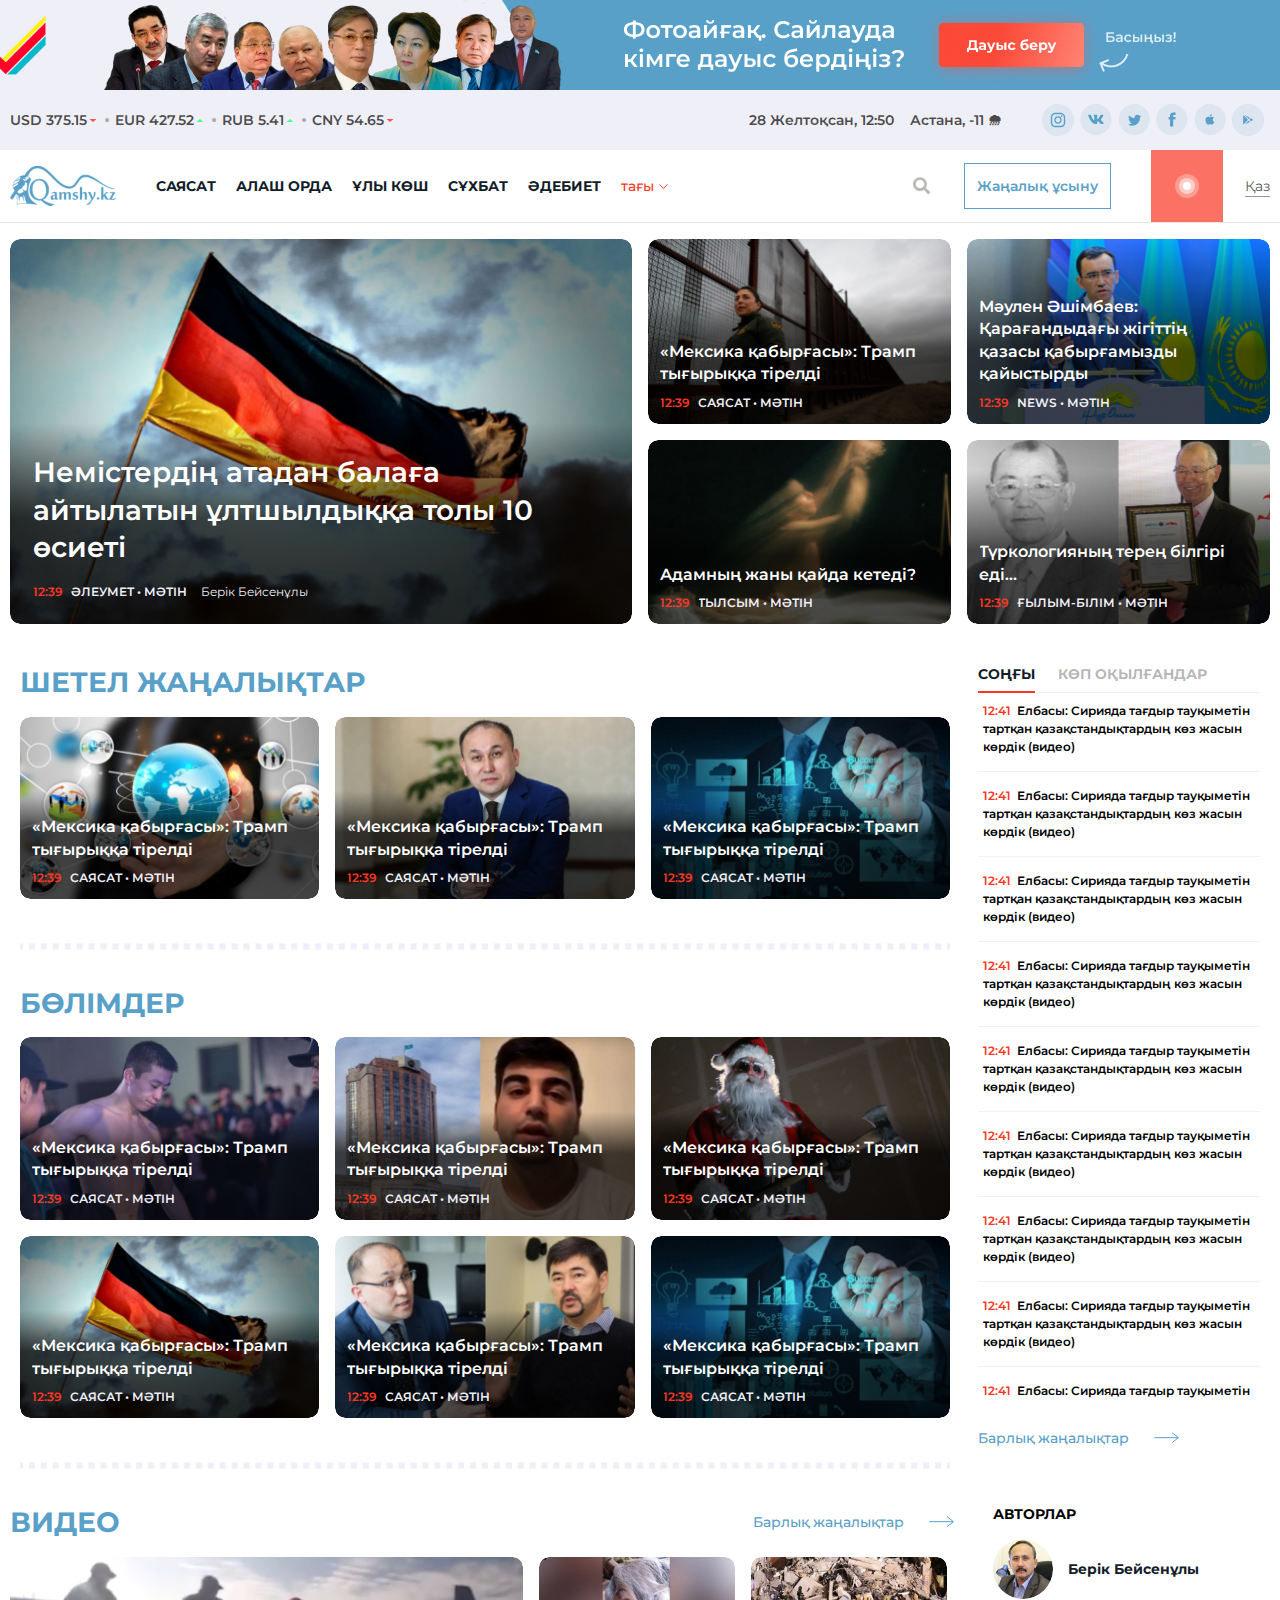
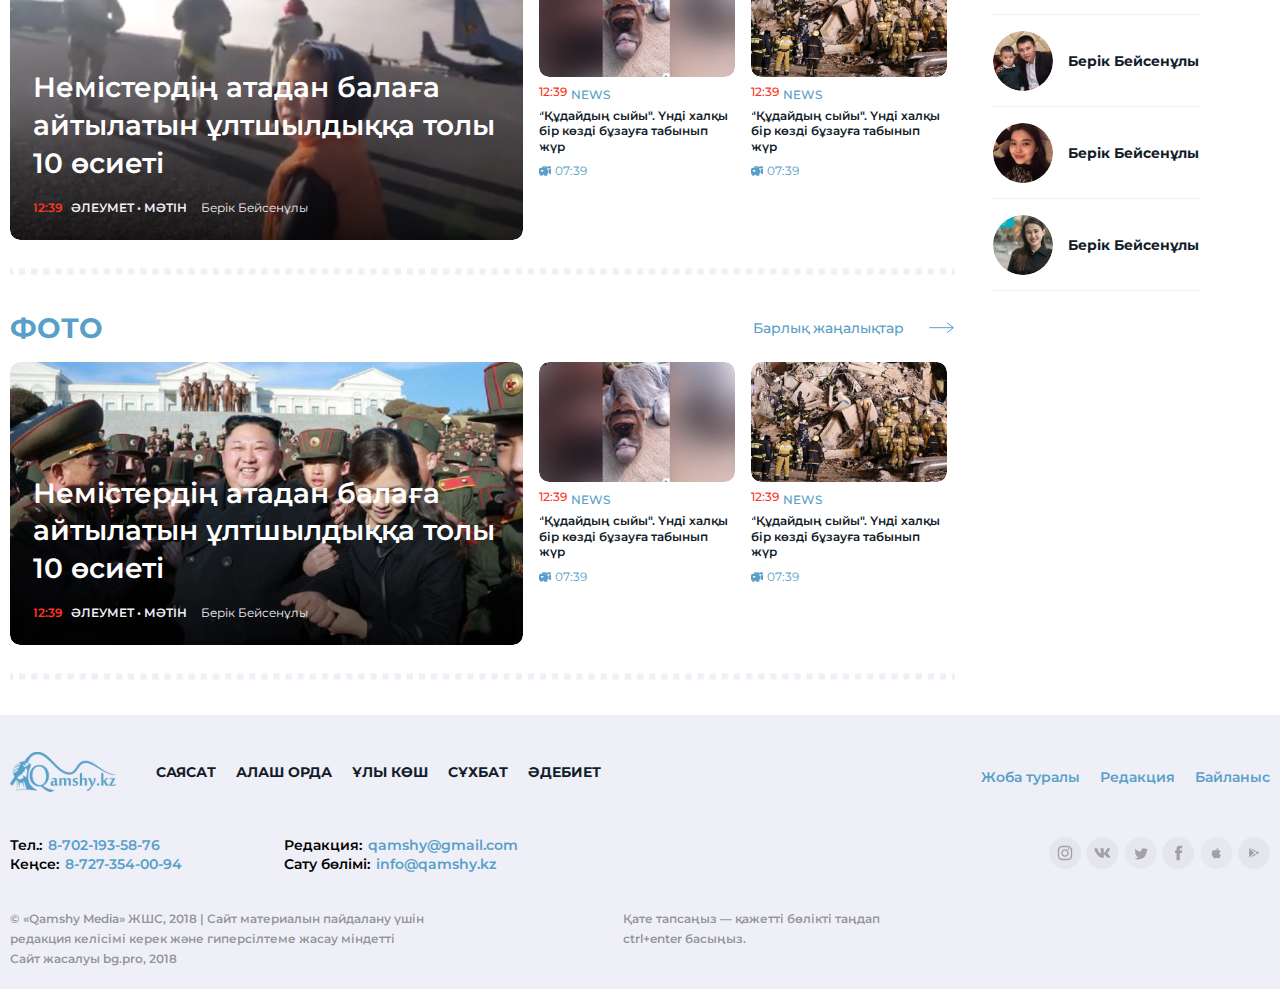
==== commit 9c42292c: "finished" ====
--- a/index.html
+++ b/index.html
@@ -306,11 +306,12 @@
                 />
                 <div class="left__block__news__content">
                   <div class="left__block__news__content__title">
-                    «Мексика қабырғасы»: Трамп тығырыққа тірелді
+                    Мәулен Әшімбаев: Қарағандыдағы жігіттің қазасы қабырғамызды
+                    қайыстырды
                   </div>
                   <div class="info">
                     <p class="time">12:39</p>
-                    <a href="" class="speciality">Саясат • Мәтін</a>
+                    <a href="" class="speciality">NEWS • Мәтін</a>
                   </div>
                 </div>
               </a>
@@ -324,11 +325,11 @@
                 />
                 <div class="left__block__news__content">
                   <div class="left__block__news__content__title">
-                    «Мексика қабырғасы»: Трамп тығырыққа тірелді
+                    Адамның жаны қайда кетеді?
                   </div>
                   <div class="info">
                     <p class="time">12:39</p>
-                    <a href="" class="speciality">Саясат • Мәтін</a>
+                    <a href="" class="speciality">Тылсым • Мәтін</a>
                   </div>
                 </div>
               </a>
@@ -342,11 +343,11 @@
                 />
                 <div class="left__block__news__content">
                   <div class="left__block__news__content__title">
-                    «Мексика қабырғасы»: Трамп тығырыққа тірелді
+                    Түркологияның терең білгірі еді...
                   </div>
                   <div class="info">
                     <p class="time">12:39</p>
-                    <a href="" class="speciality">Саясат • Мәтін</a>
+                    <a href="" class="speciality">Ғылым-Білім • Мәтін</a>
                   </div>
                 </div>
               </a>
@@ -364,7 +365,7 @@
                       <a href=""
                         ><img
                           class="subnews__img"
-                          src="img/main__news/img2.jpg"
+                          src="img/foreing__news/Rectangle.jpg"
                           alt=""
                         />
                       </a>
@@ -384,7 +385,7 @@
                       <a href=""
                         ><img
                           class="subnews__img"
-                          src="img/main__news/img2.jpg"
+                          src="img/foreing__news/Rectangle-1.jpg"
                           alt=""
                         />
                       </a>
@@ -404,7 +405,7 @@
                       <a href=""
                         ><img
                           class="subnews__img"
-                          src="img/main__news/img2.jpg"
+                          src="img/foreing__news/Rectangle-2.jpg"
                           alt=""
                         />
                       </a>
@@ -430,7 +431,7 @@
                       <a href=""
                         ><img
                           class="subnews__img"
-                          src="img/main__news/img2.jpg"
+                          src="img/news__sections/Rectangle.jpg"
                           alt=""
                         />
                       </a>
@@ -450,7 +451,7 @@
                       <a href=""
                         ><img
                           class="subnews__img"
-                          src="img/main__news/img2.jpg"
+                          src="img/news__sections/Rectangle-1.jpg"
                           alt=""
                         />
                       </a>
@@ -470,7 +471,7 @@
                       <a href=""
                         ><img
                           class="subnews__img"
-                          src="img/main__news/img2.jpg"
+                          src="img/news__sections/Rectangle-2.jpg"
                           alt=""
                         />
                       </a>
@@ -492,7 +493,7 @@
                       <a href=""
                         ><img
                           class="subnews__img"
-                          src="img/main__news/img2.jpg"
+                          src="img/news__sections/Rectangle-3.jpg"
                           alt=""
                         />
                       </a>
@@ -512,7 +513,7 @@
                       <a href=""
                         ><img
                           class="subnews__img"
-                          src="img/main__news/img2.jpg"
+                          src="img/news__sections/Rectangle-4.jpg"
                           alt=""
                         />
                       </a>
@@ -532,7 +533,7 @@
                       <a href=""
                         ><img
                           class="subnews__img"
-                          src="img/main__news/img2.jpg"
+                          src="img/news__sections/Rectangle-5.jpg"
                           alt=""
                         />
                       </a>
@@ -603,6 +604,31 @@
                       Елбасы: Сирияда тағдыр тауқыметін тартқан
                       қазақстандықтардың көз жасын көрдік (видео)
                     </p>
+                    <p class="tabs__item__text">
+                      <span class="tabs__item__time"> 12:41</span>
+                      Елбасы: Сирияда тағдыр тауқыметін тартқан
+                      қазақстандықтардың көз жасын көрдік (видео)
+                    </p>
+                    <p class="tabs__item__text">
+                      <span class="tabs__item__time"> 12:41</span>
+                      Елбасы: Сирияда тағдыр тауқыметін тартқан
+                      қазақстандықтардың көз жасын көрдік (видео)
+                    </p>
+                    <p class="tabs__item__text">
+                      <span class="tabs__item__time"> 12:41</span>
+                      Елбасы: Сирияда тағдыр тауқыметін тартқан
+                      қазақстандықтардың көз жасын көрдік (видео)
+                    </p>
+                    <p class="tabs__item__text">
+                      <span class="tabs__item__time"> 12:41</span>
+                      Елбасы: Сирияда тағдыр тауқыметін тартқан
+                      қазақстандықтардың көз жасын көрдік (видео)
+                    </p>
+                    <p class="tabs__item__text">
+                      <span class="tabs__item__time"> 12:41</span>
+                      Елбасы: Сирияда тағдыр тауқыметін тартқан
+                      қазақстандықтардың көз жасын көрдік (видео)
+                    </p>
                   </div>
                   <div class="tabs__item" id="doctors">
                     <div class="tabs2">
@@ -914,30 +940,596 @@
                             </div>
                           </a>
                         </div>
-                        <div class="tabs__item2" id="doctors2">adwqsd</div>
-                        <div class="tabs__item2" id="pacient">addadsawqsd</div>
+                        <div class="tabs__item2" id="doctors2">
+                          <a href="" class="tabs__item2__block">
+                            <img src="img/tab__img2.jpg" alt="" />
+                            <div class="content">
+                              <p class="text">
+                                Қарағандыдағы қанды оқиға: Күдіктінің қайда
+                                жасырынғаны белгілі болды
+                              </p>
+                              <div class="info">
+                                <p class="time">12:39</p>
+                                <svg
+                                  class="play"
+                                  xmlns="http://www.w3.org/2000/svg"
+                                  width="10"
+                                  height="12"
+                                  viewBox="0 0 10 12"
+                                  fill="none"
+                                >
+                                  <path
+                                    d="M1.70101 1.00086C1.58215 0.994934 1.46242 1.0195 1.35397 1.07625C1.13534 1.18975 1 1.40998 1 1.65053V10.3495C1 10.5892 1.13448 10.8086 1.3505 10.9229C1.44941 10.9746 1.55872 11 1.6663 11C1.79471 11 1.92311 10.9636 2.03416 10.8916L8.70155 6.57937C8.88808 6.45825 8.99913 6.2575 8.99999 6.03982C9.00086 5.82129 8.89155 5.61885 8.70588 5.49772L2.0385 1.11098C1.93612 1.04406 1.81987 1.00679 1.70101 1.00086ZM1.66804 1.43285C1.70448 1.43285 1.74699 1.44216 1.79037 1.47012L8.45775 5.85686C8.52022 5.89837 8.55666 5.96359 8.55579 6.03728C8.55579 6.11182 8.51935 6.17619 8.45689 6.21685L1.78863 10.5299C1.68886 10.596 1.59603 10.5587 1.56133 10.5401C1.52662 10.5214 1.4442 10.4664 1.4442 10.3495V1.65053C1.4442 1.5328 1.52662 1.47774 1.56219 1.4591C1.58215 1.44894 1.62032 1.43285 1.66804 1.43285Z"
+                                    fill="black"
+                                    fill-opacity="0.3"
+                                  />
+                                  <path
+                                    d="M1.29263 11.0337L1.29202 11.0334C1.03628 10.898 0.875 10.6369 0.875 10.3495V1.65053C0.875 1.36221 1.03731 1.09989 1.2962 0.965403C1.42514 0.897969 1.56708 0.869027 1.70724 0.876018C1.84819 0.883049 1.98591 0.927267 2.10689 1.00634L2.1072 1.00655L2.1072 1.00655L8.77418 5.39303C8.77426 5.39308 8.77434 5.39313 8.77441 5.39318C8.99511 5.53727 9.12603 5.77905 9.12499 6.04032C9.12395 6.30125 8.99057 6.54073 8.76962 6.68421L8.76943 6.68434L2.10216 10.9965L1.29263 11.0337ZM1.29263 11.0337C1.41002 11.095 1.53928 11.125 1.6663 11.125M1.29263 11.0337L1.6663 11.125M1.6663 11.125C1.81816 11.125 1.97025 11.082 2.10204 10.9965L1.6663 11.125ZM8.4308 6.03581H8.43079V6.03728C8.43079 6.06767 8.41732 6.0934 8.38884 6.11199C8.38879 6.11202 8.38875 6.11205 8.3887 6.11208L1.72074 10.4249L1.71962 10.4257C1.69578 10.4415 1.67633 10.4435 1.66113 10.4422C1.64358 10.4407 1.6285 10.4343 1.62046 10.4299C1.6112 10.425 1.59747 10.416 1.58677 10.4028C1.57763 10.3915 1.5692 10.3758 1.5692 10.3495V1.65053C1.5692 1.62359 1.57779 1.60766 1.58685 1.59651C1.59725 1.58372 1.61055 1.57497 1.61958 1.57016C1.63053 1.56466 1.64818 1.55785 1.66804 1.55785C1.68228 1.55785 1.70077 1.5612 1.72224 1.57492C1.72238 1.57501 1.72252 1.5751 1.72266 1.57519L8.38858 5.96098C8.38865 5.96102 8.38871 5.96106 8.38878 5.96111C8.41814 5.9807 8.43114 6.00729 8.4308 6.03581Z"
+                                    stroke="black"
+                                    stroke-opacity="0.3"
+                                    stroke-width="0.25"
+                                  />
+                                </svg>
+                                <p class="longest">3 мин</p>
+                                <svg
+                                  class="earpods"
+                                  xmlns="http://www.w3.org/2000/svg"
+                                  width="10"
+                                  height="10"
+                                  viewBox="0 0 10 10"
+                                  fill="none"
+                                >
+                                  <path
+                                    d="M5 0C2.24333 0 0 2.12526 0 4.73684V8.94737C0 9.52895 0.497222 10 1.11111 10H2.77778V6.31579H1.11111V4.73684C1.11111 2.70526 2.85556 1.05263 5 1.05263C7.14444 1.05263 8.88889 2.70526 8.88889 4.73684V6.31579H7.22222V10H8.88889C9.50278 10 10 9.52895 10 8.94737V4.73684C10 2.12526 7.75667 0 5 0Z"
+                                    fill="#58A0C8"
+                                  />
+                                </svg>
+                                <p class="amount">512</p>
+                              </div>
+                            </div>
+                          </a>
+                          <a href="" class="tabs__item2__block">
+                            <img src="img/tab__img4.jpg" alt="" />
+                            <div class="content">
+                              <p class="text">
+                                Қарағандыдағы қанды оқиға: Күдіктінің қайда
+                                жасырынғаны белгілі болды
+                              </p>
+                              <div class="info">
+                                <p class="time">12:39</p>
+                                <svg
+                                  class="play"
+                                  xmlns="http://www.w3.org/2000/svg"
+                                  width="10"
+                                  height="12"
+                                  viewBox="0 0 10 12"
+                                  fill="none"
+                                >
+                                  <path
+                                    d="M1.70101 1.00086C1.58215 0.994934 1.46242 1.0195 1.35397 1.07625C1.13534 1.18975 1 1.40998 1 1.65053V10.3495C1 10.5892 1.13448 10.8086 1.3505 10.9229C1.44941 10.9746 1.55872 11 1.6663 11C1.79471 11 1.92311 10.9636 2.03416 10.8916L8.70155 6.57937C8.88808 6.45825 8.99913 6.2575 8.99999 6.03982C9.00086 5.82129 8.89155 5.61885 8.70588 5.49772L2.0385 1.11098C1.93612 1.04406 1.81987 1.00679 1.70101 1.00086ZM1.66804 1.43285C1.70448 1.43285 1.74699 1.44216 1.79037 1.47012L8.45775 5.85686C8.52022 5.89837 8.55666 5.96359 8.55579 6.03728C8.55579 6.11182 8.51935 6.17619 8.45689 6.21685L1.78863 10.5299C1.68886 10.596 1.59603 10.5587 1.56133 10.5401C1.52662 10.5214 1.4442 10.4664 1.4442 10.3495V1.65053C1.4442 1.5328 1.52662 1.47774 1.56219 1.4591C1.58215 1.44894 1.62032 1.43285 1.66804 1.43285Z"
+                                    fill="black"
+                                    fill-opacity="0.3"
+                                  />
+                                  <path
+                                    d="M1.29263 11.0337L1.29202 11.0334C1.03628 10.898 0.875 10.6369 0.875 10.3495V1.65053C0.875 1.36221 1.03731 1.09989 1.2962 0.965403C1.42514 0.897969 1.56708 0.869027 1.70724 0.876018C1.84819 0.883049 1.98591 0.927267 2.10689 1.00634L2.1072 1.00655L2.1072 1.00655L8.77418 5.39303C8.77426 5.39308 8.77434 5.39313 8.77441 5.39318C8.99511 5.53727 9.12603 5.77905 9.12499 6.04032C9.12395 6.30125 8.99057 6.54073 8.76962 6.68421L8.76943 6.68434L2.10216 10.9965L1.29263 11.0337ZM1.29263 11.0337C1.41002 11.095 1.53928 11.125 1.6663 11.125M1.29263 11.0337L1.6663 11.125M1.6663 11.125C1.81816 11.125 1.97025 11.082 2.10204 10.9965L1.6663 11.125ZM8.4308 6.03581H8.43079V6.03728C8.43079 6.06767 8.41732 6.0934 8.38884 6.11199C8.38879 6.11202 8.38875 6.11205 8.3887 6.11208L1.72074 10.4249L1.71962 10.4257C1.69578 10.4415 1.67633 10.4435 1.66113 10.4422C1.64358 10.4407 1.6285 10.4343 1.62046 10.4299C1.6112 10.425 1.59747 10.416 1.58677 10.4028C1.57763 10.3915 1.5692 10.3758 1.5692 10.3495V1.65053C1.5692 1.62359 1.57779 1.60766 1.58685 1.59651C1.59725 1.58372 1.61055 1.57497 1.61958 1.57016C1.63053 1.56466 1.64818 1.55785 1.66804 1.55785C1.68228 1.55785 1.70077 1.5612 1.72224 1.57492C1.72238 1.57501 1.72252 1.5751 1.72266 1.57519L8.38858 5.96098C8.38865 5.96102 8.38871 5.96106 8.38878 5.96111C8.41814 5.9807 8.43114 6.00729 8.4308 6.03581Z"
+                                    stroke="black"
+                                    stroke-opacity="0.3"
+                                    stroke-width="0.25"
+                                  />
+                                </svg>
+                                <p class="longest">3 мин</p>
+                                <svg
+                                  class="earpods"
+                                  xmlns="http://www.w3.org/2000/svg"
+                                  width="10"
+                                  height="10"
+                                  viewBox="0 0 10 10"
+                                  fill="none"
+                                >
+                                  <path
+                                    d="M5 0C2.24333 0 0 2.12526 0 4.73684V8.94737C0 9.52895 0.497222 10 1.11111 10H2.77778V6.31579H1.11111V4.73684C1.11111 2.70526 2.85556 1.05263 5 1.05263C7.14444 1.05263 8.88889 2.70526 8.88889 4.73684V6.31579H7.22222V10H8.88889C9.50278 10 10 9.52895 10 8.94737V4.73684C10 2.12526 7.75667 0 5 0Z"
+                                    fill="#58A0C8"
+                                  />
+                                </svg>
+                                <p class="amount">512</p>
+                              </div>
+                            </div>
+                          </a>
+                          <a href="" class="tabs__item2__block">
+                            <img src="img/tab__img1.jpg" alt="" />
+                            <div class="content">
+                              <p class="text">
+                                Қарағандыдағы қанды оқиға: Күдіктінің қайда
+                                жасырынғаны белгілі болды
+                              </p>
+                              <div class="info">
+                                <p class="time">12:39</p>
+                                <svg
+                                  class="play"
+                                  xmlns="http://www.w3.org/2000/svg"
+                                  width="10"
+                                  height="12"
+                                  viewBox="0 0 10 12"
+                                  fill="none"
+                                >
+                                  <path
+                                    d="M1.70101 1.00086C1.58215 0.994934 1.46242 1.0195 1.35397 1.07625C1.13534 1.18975 1 1.40998 1 1.65053V10.3495C1 10.5892 1.13448 10.8086 1.3505 10.9229C1.44941 10.9746 1.55872 11 1.6663 11C1.79471 11 1.92311 10.9636 2.03416 10.8916L8.70155 6.57937C8.88808 6.45825 8.99913 6.2575 8.99999 6.03982C9.00086 5.82129 8.89155 5.61885 8.70588 5.49772L2.0385 1.11098C1.93612 1.04406 1.81987 1.00679 1.70101 1.00086ZM1.66804 1.43285C1.70448 1.43285 1.74699 1.44216 1.79037 1.47012L8.45775 5.85686C8.52022 5.89837 8.55666 5.96359 8.55579 6.03728C8.55579 6.11182 8.51935 6.17619 8.45689 6.21685L1.78863 10.5299C1.68886 10.596 1.59603 10.5587 1.56133 10.5401C1.52662 10.5214 1.4442 10.4664 1.4442 10.3495V1.65053C1.4442 1.5328 1.52662 1.47774 1.56219 1.4591C1.58215 1.44894 1.62032 1.43285 1.66804 1.43285Z"
+                                    fill="black"
+                                    fill-opacity="0.3"
+                                  />
+                                  <path
+                                    d="M1.29263 11.0337L1.29202 11.0334C1.03628 10.898 0.875 10.6369 0.875 10.3495V1.65053C0.875 1.36221 1.03731 1.09989 1.2962 0.965403C1.42514 0.897969 1.56708 0.869027 1.70724 0.876018C1.84819 0.883049 1.98591 0.927267 2.10689 1.00634L2.1072 1.00655L2.1072 1.00655L8.77418 5.39303C8.77426 5.39308 8.77434 5.39313 8.77441 5.39318C8.99511 5.53727 9.12603 5.77905 9.12499 6.04032C9.12395 6.30125 8.99057 6.54073 8.76962 6.68421L8.76943 6.68434L2.10216 10.9965L1.29263 11.0337ZM1.29263 11.0337C1.41002 11.095 1.53928 11.125 1.6663 11.125M1.29263 11.0337L1.6663 11.125M1.6663 11.125C1.81816 11.125 1.97025 11.082 2.10204 10.9965L1.6663 11.125ZM8.4308 6.03581H8.43079V6.03728C8.43079 6.06767 8.41732 6.0934 8.38884 6.11199C8.38879 6.11202 8.38875 6.11205 8.3887 6.11208L1.72074 10.4249L1.71962 10.4257C1.69578 10.4415 1.67633 10.4435 1.66113 10.4422C1.64358 10.4407 1.6285 10.4343 1.62046 10.4299C1.6112 10.425 1.59747 10.416 1.58677 10.4028C1.57763 10.3915 1.5692 10.3758 1.5692 10.3495V1.65053C1.5692 1.62359 1.57779 1.60766 1.58685 1.59651C1.59725 1.58372 1.61055 1.57497 1.61958 1.57016C1.63053 1.56466 1.64818 1.55785 1.66804 1.55785C1.68228 1.55785 1.70077 1.5612 1.72224 1.57492C1.72238 1.57501 1.72252 1.5751 1.72266 1.57519L8.38858 5.96098C8.38865 5.96102 8.38871 5.96106 8.38878 5.96111C8.41814 5.9807 8.43114 6.00729 8.4308 6.03581Z"
+                                    stroke="black"
+                                    stroke-opacity="0.3"
+                                    stroke-width="0.25"
+                                  />
+                                </svg>
+                                <p class="longest">3 мин</p>
+                                <svg
+                                  class="earpods"
+                                  xmlns="http://www.w3.org/2000/svg"
+                                  width="10"
+                                  height="10"
+                                  viewBox="0 0 10 10"
+                                  fill="none"
+                                >
+                                  <path
+                                    d="M5 0C2.24333 0 0 2.12526 0 4.73684V8.94737C0 9.52895 0.497222 10 1.11111 10H2.77778V6.31579H1.11111V4.73684C1.11111 2.70526 2.85556 1.05263 5 1.05263C7.14444 1.05263 8.88889 2.70526 8.88889 4.73684V6.31579H7.22222V10H8.88889C9.50278 10 10 9.52895 10 8.94737V4.73684C10 2.12526 7.75667 0 5 0Z"
+                                    fill="#58A0C8"
+                                  />
+                                </svg>
+                                <p class="amount">512</p>
+                              </div>
+                            </div>
+                          </a>
+                          <a href="" class="tabs__item2__block">
+                            <img src="img/tab__img4.jpg" alt="" />
+                            <div class="content">
+                              <p class="text">
+                                Қарағандыдағы қанды оқиға: Күдіктінің қайда
+                                жасырынғаны белгілі болды
+                              </p>
+                              <div class="info">
+                                <p class="time">12:39</p>
+                                <svg
+                                  class="play"
+                                  xmlns="http://www.w3.org/2000/svg"
+                                  width="10"
+                                  height="12"
+                                  viewBox="0 0 10 12"
+                                  fill="none"
+                                >
+                                  <path
+                                    d="M1.70101 1.00086C1.58215 0.994934 1.46242 1.0195 1.35397 1.07625C1.13534 1.18975 1 1.40998 1 1.65053V10.3495C1 10.5892 1.13448 10.8086 1.3505 10.9229C1.44941 10.9746 1.55872 11 1.6663 11C1.79471 11 1.92311 10.9636 2.03416 10.8916L8.70155 6.57937C8.88808 6.45825 8.99913 6.2575 8.99999 6.03982C9.00086 5.82129 8.89155 5.61885 8.70588 5.49772L2.0385 1.11098C1.93612 1.04406 1.81987 1.00679 1.70101 1.00086ZM1.66804 1.43285C1.70448 1.43285 1.74699 1.44216 1.79037 1.47012L8.45775 5.85686C8.52022 5.89837 8.55666 5.96359 8.55579 6.03728C8.55579 6.11182 8.51935 6.17619 8.45689 6.21685L1.78863 10.5299C1.68886 10.596 1.59603 10.5587 1.56133 10.5401C1.52662 10.5214 1.4442 10.4664 1.4442 10.3495V1.65053C1.4442 1.5328 1.52662 1.47774 1.56219 1.4591C1.58215 1.44894 1.62032 1.43285 1.66804 1.43285Z"
+                                    fill="black"
+                                    fill-opacity="0.3"
+                                  />
+                                  <path
+                                    d="M1.29263 11.0337L1.29202 11.0334C1.03628 10.898 0.875 10.6369 0.875 10.3495V1.65053C0.875 1.36221 1.03731 1.09989 1.2962 0.965403C1.42514 0.897969 1.56708 0.869027 1.70724 0.876018C1.84819 0.883049 1.98591 0.927267 2.10689 1.00634L2.1072 1.00655L2.1072 1.00655L8.77418 5.39303C8.77426 5.39308 8.77434 5.39313 8.77441 5.39318C8.99511 5.53727 9.12603 5.77905 9.12499 6.04032C9.12395 6.30125 8.99057 6.54073 8.76962 6.68421L8.76943 6.68434L2.10216 10.9965L1.29263 11.0337ZM1.29263 11.0337C1.41002 11.095 1.53928 11.125 1.6663 11.125M1.29263 11.0337L1.6663 11.125M1.6663 11.125C1.81816 11.125 1.97025 11.082 2.10204 10.9965L1.6663 11.125ZM8.4308 6.03581H8.43079V6.03728C8.43079 6.06767 8.41732 6.0934 8.38884 6.11199C8.38879 6.11202 8.38875 6.11205 8.3887 6.11208L1.72074 10.4249L1.71962 10.4257C1.69578 10.4415 1.67633 10.4435 1.66113 10.4422C1.64358 10.4407 1.6285 10.4343 1.62046 10.4299C1.6112 10.425 1.59747 10.416 1.58677 10.4028C1.57763 10.3915 1.5692 10.3758 1.5692 10.3495V1.65053C1.5692 1.62359 1.57779 1.60766 1.58685 1.59651C1.59725 1.58372 1.61055 1.57497 1.61958 1.57016C1.63053 1.56466 1.64818 1.55785 1.66804 1.55785C1.68228 1.55785 1.70077 1.5612 1.72224 1.57492C1.72238 1.57501 1.72252 1.5751 1.72266 1.57519L8.38858 5.96098C8.38865 5.96102 8.38871 5.96106 8.38878 5.96111C8.41814 5.9807 8.43114 6.00729 8.4308 6.03581Z"
+                                    stroke="black"
+                                    stroke-opacity="0.3"
+                                    stroke-width="0.25"
+                                  />
+                                </svg>
+                                <p class="longest">3 мин</p>
+                                <svg
+                                  class="earpods"
+                                  xmlns="http://www.w3.org/2000/svg"
+                                  width="10"
+                                  height="10"
+                                  viewBox="0 0 10 10"
+                                  fill="none"
+                                >
+                                  <path
+                                    d="M5 0C2.24333 0 0 2.12526 0 4.73684V8.94737C0 9.52895 0.497222 10 1.11111 10H2.77778V6.31579H1.11111V4.73684C1.11111 2.70526 2.85556 1.05263 5 1.05263C7.14444 1.05263 8.88889 2.70526 8.88889 4.73684V6.31579H7.22222V10H8.88889C9.50278 10 10 9.52895 10 8.94737V4.73684C10 2.12526 7.75667 0 5 0Z"
+                                    fill="#58A0C8"
+                                  />
+                                </svg>
+                                <p class="amount">512</p>
+                              </div>
+                            </div>
+                          </a>
+                          <a href="" class="tabs__item2__block">
+                            <img src="img/tab__img1.jpg" alt="" />
+                            <div class="content">
+                              <p class="text">
+                                Қарағандыдағы қанды оқиға: Күдіктінің қайда
+                                жасырынғаны белгілі болды
+                              </p>
+                              <div class="info">
+                                <p class="time">12:39</p>
+                                <svg
+                                  class="play"
+                                  xmlns="http://www.w3.org/2000/svg"
+                                  width="10"
+                                  height="12"
+                                  viewBox="0 0 10 12"
+                                  fill="none"
+                                >
+                                  <path
+                                    d="M1.70101 1.00086C1.58215 0.994934 1.46242 1.0195 1.35397 1.07625C1.13534 1.18975 1 1.40998 1 1.65053V10.3495C1 10.5892 1.13448 10.8086 1.3505 10.9229C1.44941 10.9746 1.55872 11 1.6663 11C1.79471 11 1.92311 10.9636 2.03416 10.8916L8.70155 6.57937C8.88808 6.45825 8.99913 6.2575 8.99999 6.03982C9.00086 5.82129 8.89155 5.61885 8.70588 5.49772L2.0385 1.11098C1.93612 1.04406 1.81987 1.00679 1.70101 1.00086ZM1.66804 1.43285C1.70448 1.43285 1.74699 1.44216 1.79037 1.47012L8.45775 5.85686C8.52022 5.89837 8.55666 5.96359 8.55579 6.03728C8.55579 6.11182 8.51935 6.17619 8.45689 6.21685L1.78863 10.5299C1.68886 10.596 1.59603 10.5587 1.56133 10.5401C1.52662 10.5214 1.4442 10.4664 1.4442 10.3495V1.65053C1.4442 1.5328 1.52662 1.47774 1.56219 1.4591C1.58215 1.44894 1.62032 1.43285 1.66804 1.43285Z"
+                                    fill="black"
+                                    fill-opacity="0.3"
+                                  />
+                                  <path
+                                    d="M1.29263 11.0337L1.29202 11.0334C1.03628 10.898 0.875 10.6369 0.875 10.3495V1.65053C0.875 1.36221 1.03731 1.09989 1.2962 0.965403C1.42514 0.897969 1.56708 0.869027 1.70724 0.876018C1.84819 0.883049 1.98591 0.927267 2.10689 1.00634L2.1072 1.00655L2.1072 1.00655L8.77418 5.39303C8.77426 5.39308 8.77434 5.39313 8.77441 5.39318C8.99511 5.53727 9.12603 5.77905 9.12499 6.04032C9.12395 6.30125 8.99057 6.54073 8.76962 6.68421L8.76943 6.68434L2.10216 10.9965L1.29263 11.0337ZM1.29263 11.0337C1.41002 11.095 1.53928 11.125 1.6663 11.125M1.29263 11.0337L1.6663 11.125M1.6663 11.125C1.81816 11.125 1.97025 11.082 2.10204 10.9965L1.6663 11.125ZM8.4308 6.03581H8.43079V6.03728C8.43079 6.06767 8.41732 6.0934 8.38884 6.11199C8.38879 6.11202 8.38875 6.11205 8.3887 6.11208L1.72074 10.4249L1.71962 10.4257C1.69578 10.4415 1.67633 10.4435 1.66113 10.4422C1.64358 10.4407 1.6285 10.4343 1.62046 10.4299C1.6112 10.425 1.59747 10.416 1.58677 10.4028C1.57763 10.3915 1.5692 10.3758 1.5692 10.3495V1.65053C1.5692 1.62359 1.57779 1.60766 1.58685 1.59651C1.59725 1.58372 1.61055 1.57497 1.61958 1.57016C1.63053 1.56466 1.64818 1.55785 1.66804 1.55785C1.68228 1.55785 1.70077 1.5612 1.72224 1.57492C1.72238 1.57501 1.72252 1.5751 1.72266 1.57519L8.38858 5.96098C8.38865 5.96102 8.38871 5.96106 8.38878 5.96111C8.41814 5.9807 8.43114 6.00729 8.4308 6.03581Z"
+                                    stroke="black"
+                                    stroke-opacity="0.3"
+                                    stroke-width="0.25"
+                                  />
+                                </svg>
+                                <p class="longest">3 мин</p>
+                                <svg
+                                  class="earpods"
+                                  xmlns="http://www.w3.org/2000/svg"
+                                  width="10"
+                                  height="10"
+                                  viewBox="0 0 10 10"
+                                  fill="none"
+                                >
+                                  <path
+                                    d="M5 0C2.24333 0 0 2.12526 0 4.73684V8.94737C0 9.52895 0.497222 10 1.11111 10H2.77778V6.31579H1.11111V4.73684C1.11111 2.70526 2.85556 1.05263 5 1.05263C7.14444 1.05263 8.88889 2.70526 8.88889 4.73684V6.31579H7.22222V10H8.88889C9.50278 10 10 9.52895 10 8.94737V4.73684C10 2.12526 7.75667 0 5 0Z"
+                                    fill="#58A0C8"
+                                  />
+                                </svg>
+                                <p class="amount">512</p>
+                              </div>
+                            </div>
+                          </a>
+                          <a href="" class="tabs__item2__block">
+                            <img src="img/tab__img3.jpg" alt="" />
+                            <div class="content">
+                              <p class="text">
+                                Қарағандыдағы қанды оқиға: Күдіктінің қайда
+                                жасырынғаны белгілі болды
+                              </p>
+                              <div class="info">
+                                <p class="time">12:39</p>
+                                <svg
+                                  class="play"
+                                  xmlns="http://www.w3.org/2000/svg"
+                                  width="10"
+                                  height="12"
+                                  viewBox="0 0 10 12"
+                                  fill="none"
+                                >
+                                  <path
+                                    d="M1.70101 1.00086C1.58215 0.994934 1.46242 1.0195 1.35397 1.07625C1.13534 1.18975 1 1.40998 1 1.65053V10.3495C1 10.5892 1.13448 10.8086 1.3505 10.9229C1.44941 10.9746 1.55872 11 1.6663 11C1.79471 11 1.92311 10.9636 2.03416 10.8916L8.70155 6.57937C8.88808 6.45825 8.99913 6.2575 8.99999 6.03982C9.00086 5.82129 8.89155 5.61885 8.70588 5.49772L2.0385 1.11098C1.93612 1.04406 1.81987 1.00679 1.70101 1.00086ZM1.66804 1.43285C1.70448 1.43285 1.74699 1.44216 1.79037 1.47012L8.45775 5.85686C8.52022 5.89837 8.55666 5.96359 8.55579 6.03728C8.55579 6.11182 8.51935 6.17619 8.45689 6.21685L1.78863 10.5299C1.68886 10.596 1.59603 10.5587 1.56133 10.5401C1.52662 10.5214 1.4442 10.4664 1.4442 10.3495V1.65053C1.4442 1.5328 1.52662 1.47774 1.56219 1.4591C1.58215 1.44894 1.62032 1.43285 1.66804 1.43285Z"
+                                    fill="black"
+                                    fill-opacity="0.3"
+                                  />
+                                  <path
+                                    d="M1.29263 11.0337L1.29202 11.0334C1.03628 10.898 0.875 10.6369 0.875 10.3495V1.65053C0.875 1.36221 1.03731 1.09989 1.2962 0.965403C1.42514 0.897969 1.56708 0.869027 1.70724 0.876018C1.84819 0.883049 1.98591 0.927267 2.10689 1.00634L2.1072 1.00655L2.1072 1.00655L8.77418 5.39303C8.77426 5.39308 8.77434 5.39313 8.77441 5.39318C8.99511 5.53727 9.12603 5.77905 9.12499 6.04032C9.12395 6.30125 8.99057 6.54073 8.76962 6.68421L8.76943 6.68434L2.10216 10.9965L1.29263 11.0337ZM1.29263 11.0337C1.41002 11.095 1.53928 11.125 1.6663 11.125M1.29263 11.0337L1.6663 11.125M1.6663 11.125C1.81816 11.125 1.97025 11.082 2.10204 10.9965L1.6663 11.125ZM8.4308 6.03581H8.43079V6.03728C8.43079 6.06767 8.41732 6.0934 8.38884 6.11199C8.38879 6.11202 8.38875 6.11205 8.3887 6.11208L1.72074 10.4249L1.71962 10.4257C1.69578 10.4415 1.67633 10.4435 1.66113 10.4422C1.64358 10.4407 1.6285 10.4343 1.62046 10.4299C1.6112 10.425 1.59747 10.416 1.58677 10.4028C1.57763 10.3915 1.5692 10.3758 1.5692 10.3495V1.65053C1.5692 1.62359 1.57779 1.60766 1.58685 1.59651C1.59725 1.58372 1.61055 1.57497 1.61958 1.57016C1.63053 1.56466 1.64818 1.55785 1.66804 1.55785C1.68228 1.55785 1.70077 1.5612 1.72224 1.57492C1.72238 1.57501 1.72252 1.5751 1.72266 1.57519L8.38858 5.96098C8.38865 5.96102 8.38871 5.96106 8.38878 5.96111C8.41814 5.9807 8.43114 6.00729 8.4308 6.03581Z"
+                                    stroke="black"
+                                    stroke-opacity="0.3"
+                                    stroke-width="0.25"
+                                  />
+                                </svg>
+                                <p class="longest">3 мин</p>
+                                <svg
+                                  class="earpods"
+                                  xmlns="http://www.w3.org/2000/svg"
+                                  width="10"
+                                  height="10"
+                                  viewBox="0 0 10 10"
+                                  fill="none"
+                                >
+                                  <path
+                                    d="M5 0C2.24333 0 0 2.12526 0 4.73684V8.94737C0 9.52895 0.497222 10 1.11111 10H2.77778V6.31579H1.11111V4.73684C1.11111 2.70526 2.85556 1.05263 5 1.05263C7.14444 1.05263 8.88889 2.70526 8.88889 4.73684V6.31579H7.22222V10H8.88889C9.50278 10 10 9.52895 10 8.94737V4.73684C10 2.12526 7.75667 0 5 0Z"
+                                    fill="#58A0C8"
+                                  />
+                                </svg>
+                                <p class="amount">512</p>
+                              </div>
+                            </div>
+                          </a>
+                        </div>
+                        <div class="tabs__item2" id="pacient">
+                          <a href="" class="tabs__item2__block">
+                            <img src="img/tab__img1.jpg" alt="" />
+                            <div class="content">
+                              <p class="text">
+                                Қарағандыдағы қанды оқиға: Күдіктінің қайда
+                                жасырынғаны белгілі болды
+                              </p>
+                              <div class="info">
+                                <p class="time">12:39</p>
+                                <svg
+                                  class="play"
+                                  xmlns="http://www.w3.org/2000/svg"
+                                  width="10"
+                                  height="12"
+                                  viewBox="0 0 10 12"
+                                  fill="none"
+                                >
+                                  <path
+                                    d="M1.70101 1.00086C1.58215 0.994934 1.46242 1.0195 1.35397 1.07625C1.13534 1.18975 1 1.40998 1 1.65053V10.3495C1 10.5892 1.13448 10.8086 1.3505 10.9229C1.44941 10.9746 1.55872 11 1.6663 11C1.79471 11 1.92311 10.9636 2.03416 10.8916L8.70155 6.57937C8.88808 6.45825 8.99913 6.2575 8.99999 6.03982C9.00086 5.82129 8.89155 5.61885 8.70588 5.49772L2.0385 1.11098C1.93612 1.04406 1.81987 1.00679 1.70101 1.00086ZM1.66804 1.43285C1.70448 1.43285 1.74699 1.44216 1.79037 1.47012L8.45775 5.85686C8.52022 5.89837 8.55666 5.96359 8.55579 6.03728C8.55579 6.11182 8.51935 6.17619 8.45689 6.21685L1.78863 10.5299C1.68886 10.596 1.59603 10.5587 1.56133 10.5401C1.52662 10.5214 1.4442 10.4664 1.4442 10.3495V1.65053C1.4442 1.5328 1.52662 1.47774 1.56219 1.4591C1.58215 1.44894 1.62032 1.43285 1.66804 1.43285Z"
+                                    fill="black"
+                                    fill-opacity="0.3"
+                                  />
+                                  <path
+                                    d="M1.29263 11.0337L1.29202 11.0334C1.03628 10.898 0.875 10.6369 0.875 10.3495V1.65053C0.875 1.36221 1.03731 1.09989 1.2962 0.965403C1.42514 0.897969 1.56708 0.869027 1.70724 0.876018C1.84819 0.883049 1.98591 0.927267 2.10689 1.00634L2.1072 1.00655L2.1072 1.00655L8.77418 5.39303C8.77426 5.39308 8.77434 5.39313 8.77441 5.39318C8.99511 5.53727 9.12603 5.77905 9.12499 6.04032C9.12395 6.30125 8.99057 6.54073 8.76962 6.68421L8.76943 6.68434L2.10216 10.9965L1.29263 11.0337ZM1.29263 11.0337C1.41002 11.095 1.53928 11.125 1.6663 11.125M1.29263 11.0337L1.6663 11.125M1.6663 11.125C1.81816 11.125 1.97025 11.082 2.10204 10.9965L1.6663 11.125ZM8.4308 6.03581H8.43079V6.03728C8.43079 6.06767 8.41732 6.0934 8.38884 6.11199C8.38879 6.11202 8.38875 6.11205 8.3887 6.11208L1.72074 10.4249L1.71962 10.4257C1.69578 10.4415 1.67633 10.4435 1.66113 10.4422C1.64358 10.4407 1.6285 10.4343 1.62046 10.4299C1.6112 10.425 1.59747 10.416 1.58677 10.4028C1.57763 10.3915 1.5692 10.3758 1.5692 10.3495V1.65053C1.5692 1.62359 1.57779 1.60766 1.58685 1.59651C1.59725 1.58372 1.61055 1.57497 1.61958 1.57016C1.63053 1.56466 1.64818 1.55785 1.66804 1.55785C1.68228 1.55785 1.70077 1.5612 1.72224 1.57492C1.72238 1.57501 1.72252 1.5751 1.72266 1.57519L8.38858 5.96098C8.38865 5.96102 8.38871 5.96106 8.38878 5.96111C8.41814 5.9807 8.43114 6.00729 8.4308 6.03581Z"
+                                    stroke="black"
+                                    stroke-opacity="0.3"
+                                    stroke-width="0.25"
+                                  />
+                                </svg>
+                                <p class="longest">3 мин</p>
+                                <svg
+                                  class="earpods"
+                                  xmlns="http://www.w3.org/2000/svg"
+                                  width="10"
+                                  height="10"
+                                  viewBox="0 0 10 10"
+                                  fill="none"
+                                >
+                                  <path
+                                    d="M5 0C2.24333 0 0 2.12526 0 4.73684V8.94737C0 9.52895 0.497222 10 1.11111 10H2.77778V6.31579H1.11111V4.73684C1.11111 2.70526 2.85556 1.05263 5 1.05263C7.14444 1.05263 8.88889 2.70526 8.88889 4.73684V6.31579H7.22222V10H8.88889C9.50278 10 10 9.52895 10 8.94737V4.73684C10 2.12526 7.75667 0 5 0Z"
+                                    fill="#58A0C8"
+                                  />
+                                </svg>
+                                <p class="amount">512</p>
+                              </div>
+                            </div>
+                          </a>
+                          <a href="" class="tabs__item2__block">
+                            <img src="img/tab__img2.jpg" alt="" />
+                            <div class="content">
+                              <p class="text">
+                                Қарағандыдағы қанды оқиға: Күдіктінің қайда
+                                жасырынғаны белгілі болды
+                              </p>
+                              <div class="info">
+                                <p class="time">12:39</p>
+                                <svg
+                                  class="play"
+                                  xmlns="http://www.w3.org/2000/svg"
+                                  width="10"
+                                  height="12"
+                                  viewBox="0 0 10 12"
+                                  fill="none"
+                                >
+                                  <path
+                                    d="M1.70101 1.00086C1.58215 0.994934 1.46242 1.0195 1.35397 1.07625C1.13534 1.18975 1 1.40998 1 1.65053V10.3495C1 10.5892 1.13448 10.8086 1.3505 10.9229C1.44941 10.9746 1.55872 11 1.6663 11C1.79471 11 1.92311 10.9636 2.03416 10.8916L8.70155 6.57937C8.88808 6.45825 8.99913 6.2575 8.99999 6.03982C9.00086 5.82129 8.89155 5.61885 8.70588 5.49772L2.0385 1.11098C1.93612 1.04406 1.81987 1.00679 1.70101 1.00086ZM1.66804 1.43285C1.70448 1.43285 1.74699 1.44216 1.79037 1.47012L8.45775 5.85686C8.52022 5.89837 8.55666 5.96359 8.55579 6.03728C8.55579 6.11182 8.51935 6.17619 8.45689 6.21685L1.78863 10.5299C1.68886 10.596 1.59603 10.5587 1.56133 10.5401C1.52662 10.5214 1.4442 10.4664 1.4442 10.3495V1.65053C1.4442 1.5328 1.52662 1.47774 1.56219 1.4591C1.58215 1.44894 1.62032 1.43285 1.66804 1.43285Z"
+                                    fill="black"
+                                    fill-opacity="0.3"
+                                  />
+                                  <path
+                                    d="M1.29263 11.0337L1.29202 11.0334C1.03628 10.898 0.875 10.6369 0.875 10.3495V1.65053C0.875 1.36221 1.03731 1.09989 1.2962 0.965403C1.42514 0.897969 1.56708 0.869027 1.70724 0.876018C1.84819 0.883049 1.98591 0.927267 2.10689 1.00634L2.1072 1.00655L2.1072 1.00655L8.77418 5.39303C8.77426 5.39308 8.77434 5.39313 8.77441 5.39318C8.99511 5.53727 9.12603 5.77905 9.12499 6.04032C9.12395 6.30125 8.99057 6.54073 8.76962 6.68421L8.76943 6.68434L2.10216 10.9965L1.29263 11.0337ZM1.29263 11.0337C1.41002 11.095 1.53928 11.125 1.6663 11.125M1.29263 11.0337L1.6663 11.125M1.6663 11.125C1.81816 11.125 1.97025 11.082 2.10204 10.9965L1.6663 11.125ZM8.4308 6.03581H8.43079V6.03728C8.43079 6.06767 8.41732 6.0934 8.38884 6.11199C8.38879 6.11202 8.38875 6.11205 8.3887 6.11208L1.72074 10.4249L1.71962 10.4257C1.69578 10.4415 1.67633 10.4435 1.66113 10.4422C1.64358 10.4407 1.6285 10.4343 1.62046 10.4299C1.6112 10.425 1.59747 10.416 1.58677 10.4028C1.57763 10.3915 1.5692 10.3758 1.5692 10.3495V1.65053C1.5692 1.62359 1.57779 1.60766 1.58685 1.59651C1.59725 1.58372 1.61055 1.57497 1.61958 1.57016C1.63053 1.56466 1.64818 1.55785 1.66804 1.55785C1.68228 1.55785 1.70077 1.5612 1.72224 1.57492C1.72238 1.57501 1.72252 1.5751 1.72266 1.57519L8.38858 5.96098C8.38865 5.96102 8.38871 5.96106 8.38878 5.96111C8.41814 5.9807 8.43114 6.00729 8.4308 6.03581Z"
+                                    stroke="black"
+                                    stroke-opacity="0.3"
+                                    stroke-width="0.25"
+                                  />
+                                </svg>
+                                <p class="longest">3 мин</p>
+                                <svg
+                                  class="earpods"
+                                  xmlns="http://www.w3.org/2000/svg"
+                                  width="10"
+                                  height="10"
+                                  viewBox="0 0 10 10"
+                                  fill="none"
+                                >
+                                  <path
+                                    d="M5 0C2.24333 0 0 2.12526 0 4.73684V8.94737C0 9.52895 0.497222 10 1.11111 10H2.77778V6.31579H1.11111V4.73684C1.11111 2.70526 2.85556 1.05263 5 1.05263C7.14444 1.05263 8.88889 2.70526 8.88889 4.73684V6.31579H7.22222V10H8.88889C9.50278 10 10 9.52895 10 8.94737V4.73684C10 2.12526 7.75667 0 5 0Z"
+                                    fill="#58A0C8"
+                                  />
+                                </svg>
+                                <p class="amount">512</p>
+                              </div>
+                            </div>
+                          </a>
+                          <a href="" class="tabs__item2__block">
+                            <img src="img/tab__img3.jpg" alt="" />
+                            <div class="content">
+                              <p class="text">
+                                Қарағандыдағы қанды оқиға: Күдіктінің қайда
+                                жасырынғаны белгілі болды
+                              </p>
+                              <div class="info">
+                                <p class="time">12:39</p>
+                                <svg
+                                  class="play"
+                                  xmlns="http://www.w3.org/2000/svg"
+                                  width="10"
+                                  height="12"
+                                  viewBox="0 0 10 12"
+                                  fill="none"
+                                >
+                                  <path
+                                    d="M1.70101 1.00086C1.58215 0.994934 1.46242 1.0195 1.35397 1.07625C1.13534 1.18975 1 1.40998 1 1.65053V10.3495C1 10.5892 1.13448 10.8086 1.3505 10.9229C1.44941 10.9746 1.55872 11 1.6663 11C1.79471 11 1.92311 10.9636 2.03416 10.8916L8.70155 6.57937C8.88808 6.45825 8.99913 6.2575 8.99999 6.03982C9.00086 5.82129 8.89155 5.61885 8.70588 5.49772L2.0385 1.11098C1.93612 1.04406 1.81987 1.00679 1.70101 1.00086ZM1.66804 1.43285C1.70448 1.43285 1.74699 1.44216 1.79037 1.47012L8.45775 5.85686C8.52022 5.89837 8.55666 5.96359 8.55579 6.03728C8.55579 6.11182 8.51935 6.17619 8.45689 6.21685L1.78863 10.5299C1.68886 10.596 1.59603 10.5587 1.56133 10.5401C1.52662 10.5214 1.4442 10.4664 1.4442 10.3495V1.65053C1.4442 1.5328 1.52662 1.47774 1.56219 1.4591C1.58215 1.44894 1.62032 1.43285 1.66804 1.43285Z"
+                                    fill="black"
+                                    fill-opacity="0.3"
+                                  />
+                                  <path
+                                    d="M1.29263 11.0337L1.29202 11.0334C1.03628 10.898 0.875 10.6369 0.875 10.3495V1.65053C0.875 1.36221 1.03731 1.09989 1.2962 0.965403C1.42514 0.897969 1.56708 0.869027 1.70724 0.876018C1.84819 0.883049 1.98591 0.927267 2.10689 1.00634L2.1072 1.00655L2.1072 1.00655L8.77418 5.39303C8.77426 5.39308 8.77434 5.39313 8.77441 5.39318C8.99511 5.53727 9.12603 5.77905 9.12499 6.04032C9.12395 6.30125 8.99057 6.54073 8.76962 6.68421L8.76943 6.68434L2.10216 10.9965L1.29263 11.0337ZM1.29263 11.0337C1.41002 11.095 1.53928 11.125 1.6663 11.125M1.29263 11.0337L1.6663 11.125M1.6663 11.125C1.81816 11.125 1.97025 11.082 2.10204 10.9965L1.6663 11.125ZM8.4308 6.03581H8.43079V6.03728C8.43079 6.06767 8.41732 6.0934 8.38884 6.11199C8.38879 6.11202 8.38875 6.11205 8.3887 6.11208L1.72074 10.4249L1.71962 10.4257C1.69578 10.4415 1.67633 10.4435 1.66113 10.4422C1.64358 10.4407 1.6285 10.4343 1.62046 10.4299C1.6112 10.425 1.59747 10.416 1.58677 10.4028C1.57763 10.3915 1.5692 10.3758 1.5692 10.3495V1.65053C1.5692 1.62359 1.57779 1.60766 1.58685 1.59651C1.59725 1.58372 1.61055 1.57497 1.61958 1.57016C1.63053 1.56466 1.64818 1.55785 1.66804 1.55785C1.68228 1.55785 1.70077 1.5612 1.72224 1.57492C1.72238 1.57501 1.72252 1.5751 1.72266 1.57519L8.38858 5.96098C8.38865 5.96102 8.38871 5.96106 8.38878 5.96111C8.41814 5.9807 8.43114 6.00729 8.4308 6.03581Z"
+                                    stroke="black"
+                                    stroke-opacity="0.3"
+                                    stroke-width="0.25"
+                                  />
+                                </svg>
+                                <p class="longest">3 мин</p>
+                                <svg
+                                  class="earpods"
+                                  xmlns="http://www.w3.org/2000/svg"
+                                  width="10"
+                                  height="10"
+                                  viewBox="0 0 10 10"
+                                  fill="none"
+                                >
+                                  <path
+                                    d="M5 0C2.24333 0 0 2.12526 0 4.73684V8.94737C0 9.52895 0.497222 10 1.11111 10H2.77778V6.31579H1.11111V4.73684C1.11111 2.70526 2.85556 1.05263 5 1.05263C7.14444 1.05263 8.88889 2.70526 8.88889 4.73684V6.31579H7.22222V10H8.88889C9.50278 10 10 9.52895 10 8.94737V4.73684C10 2.12526 7.75667 0 5 0Z"
+                                    fill="#58A0C8"
+                                  />
+                                </svg>
+                                <p class="amount">512</p>
+                              </div>
+                            </div>
+                          </a>
+                          <a href="" class="tabs__item2__block">
+                            <img src="img/tab__img4.jpg" alt="" />
+                            <div class="content">
+                              <p class="text">
+                                Қарағандыдағы қанды оқиға: Күдіктінің қайда
+                                жасырынғаны белгілі болды
+                              </p>
+                              <div class="info">
+                                <p class="time">12:39</p>
+                                <svg
+                                  class="play"
+                                  xmlns="http://www.w3.org/2000/svg"
+                                  width="10"
+                                  height="12"
+                                  viewBox="0 0 10 12"
+                                  fill="none"
+                                >
+                                  <path
+                                    d="M1.70101 1.00086C1.58215 0.994934 1.46242 1.0195 1.35397 1.07625C1.13534 1.18975 1 1.40998 1 1.65053V10.3495C1 10.5892 1.13448 10.8086 1.3505 10.9229C1.44941 10.9746 1.55872 11 1.6663 11C1.79471 11 1.92311 10.9636 2.03416 10.8916L8.70155 6.57937C8.88808 6.45825 8.99913 6.2575 8.99999 6.03982C9.00086 5.82129 8.89155 5.61885 8.70588 5.49772L2.0385 1.11098C1.93612 1.04406 1.81987 1.00679 1.70101 1.00086ZM1.66804 1.43285C1.70448 1.43285 1.74699 1.44216 1.79037 1.47012L8.45775 5.85686C8.52022 5.89837 8.55666 5.96359 8.55579 6.03728C8.55579 6.11182 8.51935 6.17619 8.45689 6.21685L1.78863 10.5299C1.68886 10.596 1.59603 10.5587 1.56133 10.5401C1.52662 10.5214 1.4442 10.4664 1.4442 10.3495V1.65053C1.4442 1.5328 1.52662 1.47774 1.56219 1.4591C1.58215 1.44894 1.62032 1.43285 1.66804 1.43285Z"
+                                    fill="black"
+                                    fill-opacity="0.3"
+                                  />
+                                  <path
+                                    d="M1.29263 11.0337L1.29202 11.0334C1.03628 10.898 0.875 10.6369 0.875 10.3495V1.65053C0.875 1.36221 1.03731 1.09989 1.2962 0.965403C1.42514 0.897969 1.56708 0.869027 1.70724 0.876018C1.84819 0.883049 1.98591 0.927267 2.10689 1.00634L2.1072 1.00655L2.1072 1.00655L8.77418 5.39303C8.77426 5.39308 8.77434 5.39313 8.77441 5.39318C8.99511 5.53727 9.12603 5.77905 9.12499 6.04032C9.12395 6.30125 8.99057 6.54073 8.76962 6.68421L8.76943 6.68434L2.10216 10.9965L1.29263 11.0337ZM1.29263 11.0337C1.41002 11.095 1.53928 11.125 1.6663 11.125M1.29263 11.0337L1.6663 11.125M1.6663 11.125C1.81816 11.125 1.97025 11.082 2.10204 10.9965L1.6663 11.125ZM8.4308 6.03581H8.43079V6.03728C8.43079 6.06767 8.41732 6.0934 8.38884 6.11199C8.38879 6.11202 8.38875 6.11205 8.3887 6.11208L1.72074 10.4249L1.71962 10.4257C1.69578 10.4415 1.67633 10.4435 1.66113 10.4422C1.64358 10.4407 1.6285 10.4343 1.62046 10.4299C1.6112 10.425 1.59747 10.416 1.58677 10.4028C1.57763 10.3915 1.5692 10.3758 1.5692 10.3495V1.65053C1.5692 1.62359 1.57779 1.60766 1.58685 1.59651C1.59725 1.58372 1.61055 1.57497 1.61958 1.57016C1.63053 1.56466 1.64818 1.55785 1.66804 1.55785C1.68228 1.55785 1.70077 1.5612 1.72224 1.57492C1.72238 1.57501 1.72252 1.5751 1.72266 1.57519L8.38858 5.96098C8.38865 5.96102 8.38871 5.96106 8.38878 5.96111C8.41814 5.9807 8.43114 6.00729 8.4308 6.03581Z"
+                                    stroke="black"
+                                    stroke-opacity="0.3"
+                                    stroke-width="0.25"
+                                  />
+                                </svg>
+                                <p class="longest">3 мин</p>
+                                <svg
+                                  class="earpods"
+                                  xmlns="http://www.w3.org/2000/svg"
+                                  width="10"
+                                  height="10"
+                                  viewBox="0 0 10 10"
+                                  fill="none"
+                                >
+                                  <path
+                                    d="M5 0C2.24333 0 0 2.12526 0 4.73684V8.94737C0 9.52895 0.497222 10 1.11111 10H2.77778V6.31579H1.11111V4.73684C1.11111 2.70526 2.85556 1.05263 5 1.05263C7.14444 1.05263 8.88889 2.70526 8.88889 4.73684V6.31579H7.22222V10H8.88889C9.50278 10 10 9.52895 10 8.94737V4.73684C10 2.12526 7.75667 0 5 0Z"
+                                    fill="#58A0C8"
+                                  />
+                                </svg>
+                                <p class="amount">512</p>
+                              </div>
+                            </div>
+                          </a>
+                          <a href="" class="tabs__item2__block">
+                            <img src="img/tab__img1.jpg" alt="" />
+                            <div class="content">
+                              <p class="text">
+                                Қарағандыдағы қанды оқиға: Күдіктінің қайда
+                                жасырынғаны белгілі болды
+                              </p>
+                              <div class="info">
+                                <p class="time">12:39</p>
+                                <svg
+                                  class="play"
+                                  xmlns="http://www.w3.org/2000/svg"
+                                  width="10"
+                                  height="12"
+                                  viewBox="0 0 10 12"
+                                  fill="none"
+                                >
+                                  <path
+                                    d="M1.70101 1.00086C1.58215 0.994934 1.46242 1.0195 1.35397 1.07625C1.13534 1.18975 1 1.40998 1 1.65053V10.3495C1 10.5892 1.13448 10.8086 1.3505 10.9229C1.44941 10.9746 1.55872 11 1.6663 11C1.79471 11 1.92311 10.9636 2.03416 10.8916L8.70155 6.57937C8.88808 6.45825 8.99913 6.2575 8.99999 6.03982C9.00086 5.82129 8.89155 5.61885 8.70588 5.49772L2.0385 1.11098C1.93612 1.04406 1.81987 1.00679 1.70101 1.00086ZM1.66804 1.43285C1.70448 1.43285 1.74699 1.44216 1.79037 1.47012L8.45775 5.85686C8.52022 5.89837 8.55666 5.96359 8.55579 6.03728C8.55579 6.11182 8.51935 6.17619 8.45689 6.21685L1.78863 10.5299C1.68886 10.596 1.59603 10.5587 1.56133 10.5401C1.52662 10.5214 1.4442 10.4664 1.4442 10.3495V1.65053C1.4442 1.5328 1.52662 1.47774 1.56219 1.4591C1.58215 1.44894 1.62032 1.43285 1.66804 1.43285Z"
+                                    fill="black"
+                                    fill-opacity="0.3"
+                                  />
+                                  <path
+                                    d="M1.29263 11.0337L1.29202 11.0334C1.03628 10.898 0.875 10.6369 0.875 10.3495V1.65053C0.875 1.36221 1.03731 1.09989 1.2962 0.965403C1.42514 0.897969 1.56708 0.869027 1.70724 0.876018C1.84819 0.883049 1.98591 0.927267 2.10689 1.00634L2.1072 1.00655L2.1072 1.00655L8.77418 5.39303C8.77426 5.39308 8.77434 5.39313 8.77441 5.39318C8.99511 5.53727 9.12603 5.77905 9.12499 6.04032C9.12395 6.30125 8.99057 6.54073 8.76962 6.68421L8.76943 6.68434L2.10216 10.9965L1.29263 11.0337ZM1.29263 11.0337C1.41002 11.095 1.53928 11.125 1.6663 11.125M1.29263 11.0337L1.6663 11.125M1.6663 11.125C1.81816 11.125 1.97025 11.082 2.10204 10.9965L1.6663 11.125ZM8.4308 6.03581H8.43079V6.03728C8.43079 6.06767 8.41732 6.0934 8.38884 6.11199C8.38879 6.11202 8.38875 6.11205 8.3887 6.11208L1.72074 10.4249L1.71962 10.4257C1.69578 10.4415 1.67633 10.4435 1.66113 10.4422C1.64358 10.4407 1.6285 10.4343 1.62046 10.4299C1.6112 10.425 1.59747 10.416 1.58677 10.4028C1.57763 10.3915 1.5692 10.3758 1.5692 10.3495V1.65053C1.5692 1.62359 1.57779 1.60766 1.58685 1.59651C1.59725 1.58372 1.61055 1.57497 1.61958 1.57016C1.63053 1.56466 1.64818 1.55785 1.66804 1.55785C1.68228 1.55785 1.70077 1.5612 1.72224 1.57492C1.72238 1.57501 1.72252 1.5751 1.72266 1.57519L8.38858 5.96098C8.38865 5.96102 8.38871 5.96106 8.38878 5.96111C8.41814 5.9807 8.43114 6.00729 8.4308 6.03581Z"
+                                    stroke="black"
+                                    stroke-opacity="0.3"
+                                    stroke-width="0.25"
+                                  />
+                                </svg>
+                                <p class="longest">3 мин</p>
+                                <svg
+                                  class="earpods"
+                                  xmlns="http://www.w3.org/2000/svg"
+                                  width="10"
+                                  height="10"
+                                  viewBox="0 0 10 10"
+                                  fill="none"
+                                >
+                                  <path
+                                    d="M5 0C2.24333 0 0 2.12526 0 4.73684V8.94737C0 9.52895 0.497222 10 1.11111 10H2.77778V6.31579H1.11111V4.73684C1.11111 2.70526 2.85556 1.05263 5 1.05263C7.14444 1.05263 8.88889 2.70526 8.88889 4.73684V6.31579H7.22222V10H8.88889C9.50278 10 10 9.52895 10 8.94737V4.73684C10 2.12526 7.75667 0 5 0Z"
+                                    fill="#58A0C8"
+                                  />
+                                </svg>
+                                <p class="amount">512</p>
+                              </div>
+                            </div>
+                          </a>
+                          <a href="" class="tabs__item2__block">
+                            <img src="img/tab__img3.jpg" alt="" />
+                            <div class="content">
+                              <p class="text">
+                                Қарағандыдағы қанды оқиға: Күдіктінің қайда
+                                жасырынғаны белгілі болды
+                              </p>
+                              <div class="info">
+                                <p class="time">12:39</p>
+                                <svg
+                                  class="play"
+                                  xmlns="http://www.w3.org/2000/svg"
+                                  width="10"
+                                  height="12"
+                                  viewBox="0 0 10 12"
+                                  fill="none"
+                                >
+                                  <path
+                                    d="M1.70101 1.00086C1.58215 0.994934 1.46242 1.0195 1.35397 1.07625C1.13534 1.18975 1 1.40998 1 1.65053V10.3495C1 10.5892 1.13448 10.8086 1.3505 10.9229C1.44941 10.9746 1.55872 11 1.6663 11C1.79471 11 1.92311 10.9636 2.03416 10.8916L8.70155 6.57937C8.88808 6.45825 8.99913 6.2575 8.99999 6.03982C9.00086 5.82129 8.89155 5.61885 8.70588 5.49772L2.0385 1.11098C1.93612 1.04406 1.81987 1.00679 1.70101 1.00086ZM1.66804 1.43285C1.70448 1.43285 1.74699 1.44216 1.79037 1.47012L8.45775 5.85686C8.52022 5.89837 8.55666 5.96359 8.55579 6.03728C8.55579 6.11182 8.51935 6.17619 8.45689 6.21685L1.78863 10.5299C1.68886 10.596 1.59603 10.5587 1.56133 10.5401C1.52662 10.5214 1.4442 10.4664 1.4442 10.3495V1.65053C1.4442 1.5328 1.52662 1.47774 1.56219 1.4591C1.58215 1.44894 1.62032 1.43285 1.66804 1.43285Z"
+                                    fill="black"
+                                    fill-opacity="0.3"
+                                  />
+                                  <path
+                                    d="M1.29263 11.0337L1.29202 11.0334C1.03628 10.898 0.875 10.6369 0.875 10.3495V1.65053C0.875 1.36221 1.03731 1.09989 1.2962 0.965403C1.42514 0.897969 1.56708 0.869027 1.70724 0.876018C1.84819 0.883049 1.98591 0.927267 2.10689 1.00634L2.1072 1.00655L2.1072 1.00655L8.77418 5.39303C8.77426 5.39308 8.77434 5.39313 8.77441 5.39318C8.99511 5.53727 9.12603 5.77905 9.12499 6.04032C9.12395 6.30125 8.99057 6.54073 8.76962 6.68421L8.76943 6.68434L2.10216 10.9965L1.29263 11.0337ZM1.29263 11.0337C1.41002 11.095 1.53928 11.125 1.6663 11.125M1.29263 11.0337L1.6663 11.125M1.6663 11.125C1.81816 11.125 1.97025 11.082 2.10204 10.9965L1.6663 11.125ZM8.4308 6.03581H8.43079V6.03728C8.43079 6.06767 8.41732 6.0934 8.38884 6.11199C8.38879 6.11202 8.38875 6.11205 8.3887 6.11208L1.72074 10.4249L1.71962 10.4257C1.69578 10.4415 1.67633 10.4435 1.66113 10.4422C1.64358 10.4407 1.6285 10.4343 1.62046 10.4299C1.6112 10.425 1.59747 10.416 1.58677 10.4028C1.57763 10.3915 1.5692 10.3758 1.5692 10.3495V1.65053C1.5692 1.62359 1.57779 1.60766 1.58685 1.59651C1.59725 1.58372 1.61055 1.57497 1.61958 1.57016C1.63053 1.56466 1.64818 1.55785 1.66804 1.55785C1.68228 1.55785 1.70077 1.5612 1.72224 1.57492C1.72238 1.57501 1.72252 1.5751 1.72266 1.57519L8.38858 5.96098C8.38865 5.96102 8.38871 5.96106 8.38878 5.96111C8.41814 5.9807 8.43114 6.00729 8.4308 6.03581Z"
+                                    stroke="black"
+                                    stroke-opacity="0.3"
+                                    stroke-width="0.25"
+                                  />
+                                </svg>
+                                <p class="longest">3 мин</p>
+                                <svg
+                                  class="earpods"
+                                  xmlns="http://www.w3.org/2000/svg"
+                                  width="10"
+                                  height="10"
+                                  viewBox="0 0 10 10"
+                                  fill="none"
+                                >
+                                  <path
+                                    d="M5 0C2.24333 0 0 2.12526 0 4.73684V8.94737C0 9.52895 0.497222 10 1.11111 10H2.77778V6.31579H1.11111V4.73684C1.11111 2.70526 2.85556 1.05263 5 1.05263C7.14444 1.05263 8.88889 2.70526 8.88889 4.73684V6.31579H7.22222V10H8.88889C9.50278 10 10 9.52895 10 8.94737V4.73684C10 2.12526 7.75667 0 5 0Z"
+                                    fill="#58A0C8"
+                                  />
+                                </svg>
+                                <p class="amount">512</p>
+                              </div>
+                            </div>
+                          </a>
+                        </div>
                       </div>
                     </div>
                   </div>
-                  <a href="" class="tabs__link">
-                    Барлығы
-                    <svg
-                      class="svg__tab"
-                      xmlns="http://www.w3.org/2000/svg"
-                      width="26"
-                      height="12"
-                      viewBox="0 0 26 12"
-                      fill="none"
-                    >
-                      <path d="M0.351562 5.68616H24.0112" stroke="#58A0C8" />
-                      <path
-                        d="M18.0825 10.6466L24.4662 5.68659L18.0825 0.725586"
-                        stroke="#58A0C8"
-                      />
-                    </svg>
-                  </a>
                 </div>
               </div>
+              <a href="" class="tabs__link">
+                Барлық жаңалықтар
+                <svg
+                  class="svg__tab"
+                  xmlns="http://www.w3.org/2000/svg"
+                  width="26"
+                  height="12"
+                  viewBox="0 0 26 12"
+                  fill="none"
+                >
+                  <path d="M0.351562 5.68616H24.0112" stroke="#58A0C8" />
+                  <path
+                    d="M18.0825 10.6466L24.4662 5.68659L18.0825 0.725586"
+                    stroke="#58A0C8"
+                  />
+                </svg>
+              </a>
             </div>
           </div>
         </div>
@@ -973,7 +1565,7 @@
                 <a href="">
                   <img
                     class="new__img"
-                    src="img/main__news/main__img.jpg"
+                    src="img/video__news/main__video__img.jpg"
                     alt=""
                   />
                 </a>
@@ -1067,9 +1659,21 @@
 
           <div class="video__news__right">
             <h4 class="video__news__right__title">Авторлар</h4>
-            <div class="video__news__right__content">
+            <div class="video__news__right__content authors">
               <a href="" class="video__news__right__item">
                 <img src="img/video__news/Ellipse.jpg" alt="" />
+                <p class="name">Берік Бейсенұлы</p>
+              </a>
+              <a href="" class="video__news__right__item">
+                <img src="img/video__news/Ellipse2.jpg" alt="" />
+                <p class="name">Берік Бейсенұлы</p>
+              </a>
+              <a href="" class="video__news__right__item">
+                <img src="img/video__news/Ellipse3.jpg" alt="" />
+                <p class="name">Берік Бейсенұлы</p>
+              </a>
+              <a href="" class="video__news__right__item">
+                <img src="img/video__news/Ellipse4.jpg" alt="" />
                 <p class="name">Берік Бейсенұлы</p>
               </a>
               <a href="" class="video__news__right__item">
@@ -1119,7 +1723,7 @@
                 <a href="">
                   <img
                     class="new__img"
-                    src="img/main__news/main__img.jpg"
+                    src="img/photo__news/photo__news__main_img.jpg"
                     alt=""
                   />
                 </a>
--- a/css/style.css
+++ b/css/style.css
@@ -1 +1 @@
-@charset "UTF-8";@import url("https://fonts.googleapis.com/css2?family=Montserrat&display=swap");*{padding:0;margin:0;border:0}*,:after,:before{-moz-box-sizing:border-box;-webkit-box-sizing:border-box;box-sizing:border-box}:active,:focus{outline:none}a:active,a:focus{outline:none}aside,footer,header,nav{display:block}body,html{height:100%;width:100%;font-size:100%;line-height:1;font-size:16px;-ms-text-size-adjust:100%;-moz-text-size-adjust:100%;-webkit-text-size-adjust:100%;font-family:"Montserrat", sans-serif;scrollbar-color:#58a0c8 #ffffff;scrollbar-width:thin}body::-webkit-scrollbar,html::-webkit-scrollbar{width:5px;height:4px;background-color:#ffffff}body::-webkit-scrollbar-thumb,html::-webkit-scrollbar-thumb{background-color:#58a0c8;border-radius:2px}button,input,textarea{font-family:inherit}input::-ms-clear{display:none}button{cursor:pointer}button::-moz-focus-inner{padding:0;border:0}a,a:visited{text-decoration:none}a:hover{text-decoration:none}ul li{list-style:none}img{vertical-align:top}h1,h2,h3,h4,h5,h6{font-size:inherit;font-weight:400}.container{max-width:1356px;margin:0 auto;padding:0px 10px;width:100%}.header__container{margin:0 auto}.header__banner img{width:100%;height:100%;height:90px;-o-object-fit:cover;object-fit:cover}@media (max-width:1100px){.header__banner img{height:60px}}@media (max-width:780px){.header__banner img{height:40px}}.header__middle{background:#efeff7;padding:14px 10px}.header__middle__content{margin:0 auto;max-width:1320px;display:-webkit-box;display:-ms-flexbox;display:flex;-webkit-box-align:center;-ms-flex-align:center;align-items:center;-webkit-box-pack:justify;-ms-flex-pack:justify;justify-content:space-between;-ms-flex-wrap:wrap;flex-wrap:wrap}.header__middle__left{display:-webkit-box;display:-ms-flexbox;display:flex;-webkit-box-align:center;-ms-flex-align:center;align-items:center;margin:0px 0px 10px 0px}@media (max-width:580px){.header__middle__left{margin:0px 0px 0px 0px}}.header__middle__left ul{display:-webkit-box;display:-ms-flexbox;display:flex;-webkit-box-align:center;-ms-flex-align:center;align-items:center;-ms-flex-wrap:wrap;flex-wrap:wrap}.header__middle__left ul li{display:-webkit-box;display:-ms-flexbox;display:flex;-webkit-box-align:center;-ms-flex-align:center;align-items:center;position:relative;margin-right:18px;font-style:normal;font-weight:600;font-size:14px;line-height:20px;color:rgba(0, 0, 0, 0.7)}.header__middle__left ul li p{white-space:nowrap}.header__middle__left ul li svg{margin-left:2px}.header__middle__left ul li:before{position:absolute;content:".";bottom:0;top:-7px;left:-11px;color:rgba(0, 0, 0, 0.3);font-size:25px}@media (max-width:768px){.header__middle__left ul li:before{display:none}}.header__middle__left ul li:first-child::before{content:unset}.header__middle__right{display:-webkit-box;display:-ms-flexbox;display:flex;-webkit-box-align:center;-ms-flex-align:center;align-items:center;-ms-flex-wrap:wrap;flex-wrap:wrap}.header__social{display:-webkit-box;display:-ms-flexbox;display:flex}.header__social.adapted{display:none}@media (max-width:580px){.header__social.adapted{display:-webkit-box;display:-ms-flexbox;display:flex;margin-top:10px}}.header__social .social__link{display:block;margin-right:6px;-webkit-transition:all ease 0.3s;-o-transition:all ease 0.3s;transition:all ease 0.3s}.header__social .social__link img{max-width:32px;max-height:32px}.header__social .social__link:nth-last-child(){margin-right:0}.header__social .social__link:hover{-webkit-transform:translateY(-4px);-ms-transform:translateY(-4px);transform:translateY(-4px)}@media (max-width:580px){.header__social{display:none}}.date__forecast{display:-webkit-box;display:-ms-flexbox;display:flex;-webkit-box-align:center;-ms-flex-align:center;align-items:center;font-weight:600;font-size:14px;line-height:20px;color:rgba(0, 0, 0, 0.7);margin-right:40px}@media (max-width:580px){.date__forecast{display:none}}.date__forecast .date{margin-right:16px;white-space:nowrap}.date__forecast .forecast{white-space:nowrap}.date__forecast.adapted{display:none;margin-bottom:13px;-webkit-box-orient:vertical;-webkit-box-direction:normal;-ms-flex-direction:column;flex-direction:column;-webkit-box-align:start;-ms-flex-align:start;align-items:flex-start}@media (max-width:580px){.date__forecast.adapted{display:-webkit-box;display:-ms-flexbox;display:flex}}.header__bottom{padding:0px 10px;border-bottom:1px solid #e5e5e5}.header__body{margin:0 auto;max-width:1320px;display:-webkit-box;display:-ms-flexbox;display:flex;-webkit-box-align:center;-ms-flex-align:center;align-items:center;-webkit-box-pack:justify;-ms-flex-pack:justify;justify-content:space-between;-ms-flex-wrap:wrap;flex-wrap:wrap}@media (max-width:725px){.header__body{padding:5px 0px}}.header__bottom__left{display:-webkit-box;display:-ms-flexbox;display:flex;-webkit-box-align:center;-ms-flex-align:center;align-items:center}.header__logo{margin-right:40px}.header__logo img{max-width:106px;max-height:40px}@media (max-width:500px){.header__logo{margin-right:10px}}.header__nav{-webkit-transition:all ease 0.3s;-o-transition:all ease 0.3s;transition:all ease 0.3s;scrollbar-color:#58a0c8 #ffffff;scrollbar-width:thin}.header__nav::-webkit-scrollbar{width:3px;height:4px;background-color:#ffffff}.header__nav::-webkit-scrollbar-thumb{background-color:#58a0c8;border-radius:2px}.header__nav.active{top:0}@media (max-width:1200px){.header__nav{position:fixed;height:100%;width:100%;z-index:10;background-color:#ffffff;top:-100%;left:0;overflow-y:scroll}}.header__nav ul{display:-webkit-box;display:-ms-flexbox;display:flex;-webkit-box-align:center;-ms-flex-align:center;align-items:center}.header__nav ul .drop__down__menu{position:relative}.header__nav ul .drop__down__menu .toggle__menu{position:absolute;top:47px;z-index:3}@media (max-width:1200px){.header__nav ul .drop__down__menu .toggle__menu{position:unset}}.header__nav ul li .header__link{font-weight:bold;font-size:14px;line-height:20px;text-transform:uppercase;color:#131d2a;margin-right:20px;display:block;position:relative}.header__nav ul li .header__link:after{content:"";position:absolute;width:0%;background-color:#131d2a;height:1px;left:50%;bottom:-1px;-webkit-transition:all ease 0.3s;-o-transition:all ease 0.3s;transition:all ease 0.3s}.header__nav ul li .header__link:hover:after{width:100%;left:0}@media (max-width:1200px){.header__nav ul li .header__link{margin-bottom:5px}}@media (max-width:1200px){.header__nav ul{-webkit-box-orient:vertical;-webkit-box-direction:normal;-ms-flex-direction:column;flex-direction:column;-webkit-box-align:start;-ms-flex-align:start;align-items:flex-start;margin-bottom:20px}}@media (max-width:1200px){.header__nav{padding:10px 10px}}.header__nav .adapted__logo{display:none;margin-bottom:15px}.header__nav .adapted__logo img{max-width:106px;max-height:40px}@media (max-width:1200px){.header__nav .adapted__logo{display:block}}.header__bottom__right{display:-webkit-box;display:-ms-flexbox;display:flex;-webkit-box-align:center;-ms-flex-align:center;align-items:center}.header__bottom__right .search{display:-webkit-box;display:-ms-flexbox;display:flex}.header__bottom__right .search .search__btn{background-color:unset;cursor:pointer}.header__bottom__right .search .search__btn .fa-search{color:rgba(0, 0, 0, 0.3);font-size:17px}.header__bottom__right .search__header__form{display:-webkit-box;display:-ms-flexbox;display:flex;-webkit-box-align:center;-ms-flex-align:center;align-items:center;margin-right:34px}@media (max-width:500px){.header__bottom__right .search__header__form{margin-right:0px}}.header__bottom__right .search__header__form .search__header{display:none;padding:5px 8px;max-width:155px;border-bottom:1px solid rgba(0, 0, 0, 0.3);margin-right:5px}.header__bottom__right .search__header__form .search__header.show{display:block}@media (max-width:500px){.header__bottom__right .search__header__form .search__header{max-width:103px}}.header__bottom__right .apdated__none{display:-webkit-box;display:-ms-flexbox;display:flex;-webkit-box-align:center;-ms-flex-align:center;align-items:center}@media (max-width:725px){.header__bottom__right .apdated__none{display:none}}.apdated__none.modal__live{display:none}@media (max-width:725px){.apdated__none.modal__live{display:-webkit-box;display:-ms-flexbox;display:flex;-webkit-box-align:center;-ms-flex-align:center;align-items:center;margin-bottom:20px}}.live__perfomance__btn{background-color:#fa3723;opacity:0.7;padding:24px 24px;-webkit-transition:all ease 0.3s;-o-transition:all ease 0.3s;transition:all ease 0.3s;margin-right:22px}.live__perfomance__btn:hover{background-color:#e72f1a}@media (max-width:1200px){.live__perfomance__btn{padding:15px 20px}}@media (max-width:725px){.live__perfomance__btn{display:-webkit-box;display:-ms-flexbox;display:flex;max-width:64px;max-height:39px;-webkit-box-align:center;-ms-flex-align:center;align-items:center}}.drop__down__menu .menu__toggle__btn{font-weight:500;font-size:14px;line-height:20px;background-color:#ffffff;display:-webkit-box;display:-ms-flexbox;display:flex;-webkit-box-align:center;-ms-flex-align:center;align-items:center;text-transform:lowercase;color:#fa3723}@media (max-width:1200px){.drop__down__menu .menu__toggle__btn{margin-bottom:6px;font-size:15px}}.drop__down__menu .menu__toggle__btn svg{margin-left:5px}.drop__down__menu .toggle__menu{max-width:600px;display:-ms-grid;display:grid;-ms-grid-columns:1fr 1fr 1fr;grid-template-columns:1fr 1fr 1fr;-webkit-column-gap:60px;column-gap:60px;row-gap:30px;padding:20px 20px;background-color:#ffffff;-webkit-box-shadow:0 2px 10px rgba(0, 0, 0, 0.158);box-shadow:0 2px 10px rgba(0, 0, 0, 0.158)}.drop__down__menu .toggle__menu .row{display:-ms-grid;display:grid;-ms-grid-columns:1fr;grid-template-columns:1fr;-webkit-column-gap:10px;column-gap:10px;row-gap:20px}@media (max-width:1200px){.drop__down__menu .toggle__menu{-webkit-box-shadow:unset;box-shadow:unset;padding:10px 5px}}@media (max-width:550px){.drop__down__menu .toggle__menu{-ms-grid-columns:1fr 1fr;grid-template-columns:1fr 1fr}}.header__modal__btn{font-style:normal;font-weight:600;font-size:14px;line-height:20px;padding:12px 12px;background-color:#ffffff;border:1px solid #58a0c8;color:#58a0c8;margin-right:40px;-webkit-transition:all ease 0.3s;-o-transition:all ease 0.3s;transition:all ease 0.3s}.header__modal__btn:hover{border:1px solid #447b99;color:#447b99}@media (max-width:1200px){.header__modal__btn{padding:8px 10px;margin-right:14px}}.toggle__menu__link{list-style:none;font-size:15px;font-weight:500;color:#131d2a;min-width:95px;position:relative}.toggle__menu__link:after{content:"";position:absolute;width:0%;background-color:#131d2a;height:1px;left:50%;bottom:-4px;-webkit-transition:all ease 0.3s;-o-transition:all ease 0.3s;transition:all ease 0.3s}.toggle__menu__link:hover:after{width:100%;left:0}.header__burger{display:none;position:relative;width:30px;height:20px;position:relative;z-index:12;cursor:pointer;margin-left:20px}@media (max-width:1200px){.header__burger{display:block}}.header__burger.active{position:fixed;top:15px;right:10px}.header__burger:before{top:0}.header__burger:after,.header__burger:before{content:"";background-color:#000000;position:absolute;width:100%;height:2px;left:0;-webkit-transition:all 0.3s ease 0s;-o-transition:all 0.3s ease 0s;transition:all 0.3s ease 0s}.header__burger span{position:absolute;background-color:#000000;position:absolute;left:0;width:100%;height:2px;top:9px;-webkit-transition:all 0.3s ease 0s;-o-transition:all 0.3s ease 0s;transition:all 0.3s ease 0s}.header__burger:after{bottom:0}.header__burger.active:before{-webkit-transform:rotate(45deg);-ms-transform:rotate(45deg);transform:rotate(45deg);top:9px}.header__burger.active:after{-webkit-transform:rotate(-45deg);-ms-transform:rotate(-45deg);transform:rotate(-45deg);bottom:9px}.header__burger.active span{-webkit-transform:scale(0);-ms-transform:scale(0);transform:scale(0)}.drop__language{position:relative}.drop__language__btn{font-style:normal;font-weight:normal;font-size:14px;line-height:17px;cursor:pointer;color:rgba(0, 0, 0, 0.7);text-transform:capitalize;position:relative;padding:0px 0px 2px 0px}.drop__language__btn:after{content:"";position:absolute;width:100%;height:1px;bottom:0;left:0;background-color:#979797}.drop__language__btn :after{position:absolute;width:100%;height:1px;bottom:0;left:0;background-color:#979797}.drop__language__content{display:none;-webkit-box-orient:vertical;-webkit-box-direction:normal;-ms-flex-direction:column;flex-direction:column;position:absolute;background-color:#ffffff;padding:10px 10px 5px 10px;border-radius:3px;-webkit-box-shadow:0 2px 10px rgba(0, 0, 0, 0.158);box-shadow:0 2px 10px rgba(0, 0, 0, 0.158);width:65px;top:22px;z-index:3}.drop__language__content a{font-weight:normal;font-size:14px;line-height:17px;cursor:pointer;color:rgba(0, 0, 0, 0.7);text-transform:capitalize;margin-bottom:5px;-webkit-transition:all ease 0.3s;-o-transition:all ease 0.3s;transition:all ease 0.3s}.drop__language__content a:hover{color:rgba(0, 0, 0, 0.993)}.drop__language__content.show{display:-webkit-box;display:-ms-flexbox;display:flex}.main__news{padding:16px 0px 0px 0px}.main__news__body{display:-ms-grid;display:grid;-ms-grid-columns:1fr 1fr;grid-template-columns:1fr 1fr;-webkit-column-gap:16px;column-gap:16px;row-gap:16px}@media (max-width:900px){.main__news__body{-ms-grid-columns:1fr;grid-template-columns:1fr}}.main__news__body .left__block{display:-ms-grid;display:grid;-ms-grid-columns:1fr 1fr;grid-template-columns:1fr 1fr;-webkit-column-gap:16px;column-gap:16px;row-gap:16px}@media (max-width:768px){.main__news__body .left__block{-webkit-column-gap:10px;column-gap:10px;row-gap:10px}}@media (max-width:560px){.main__news__body .left__block{-ms-grid-columns:1fr;grid-template-columns:1fr}}.left__block__news__content{position:absolute;bottom:0;left:0;max-width:278px;padding:12px 12px}@media (max-width:900px){.left__block__news__content{position:unset}}.left__block__news__content .info{display:-webkit-box;display:-ms-flexbox;display:flex}.left__block__news__content .info .time{font-weight:600;font-size:12px;line-height:18px;margin-right:8px;color:#fa3723}.left__block__news__content .info .speciality{font-weight:600;font-size:12px;line-height:18px;margin-right:14px;text-transform:uppercase;color:#efeff7}@media (max-width:900px){.left__block__news__content .info .speciality{color:#000000}}.left__block__news__content .info .author{font-weight:normal;font-size:12px;line-height:18px;color:#efeff7}@media (max-width:480px){.left__block__news__content .info .author{color:#000000}}.left__block__news__content__title{font-weight:600;font-size:16px;line-height:140%;color:#ffffff;margin-bottom:8px;max-height:42px;overflow:hidden}@media (max-width:1200px){.left__block__news__content__title{line-height:120%}}@media (max-width:900px){.left__block__news__content__title{color:#000000}}@media (max-width:380px){.left__block__news__content__title{font-size:14px;max-height:36px}}.left__block__news__item{position:relative;overflow:hidden;border-radius:10px;max-height:257px}.left__block__news__item a{border-radius:10px;overflow:hidden}@media (max-width:900px){.left__block__news__item{display:-ms-grid;display:grid;-ms-grid-columns:1fr 2fr;grid-template-columns:1fr 2fr}}.left__block__news__item a{border-radius:10px}.left__block__news__item .subnews__img{-webkit-transition:all ease 0.3s;-o-transition:all ease 0.3s;transition:all ease 0.3s;width:100%;height:100%;border-radius:10px;-o-object-fit:cover;object-fit:cover}.left__block__news__item:hover .subnews__img{-webkit-transform:scale(1.08);-ms-transform:scale(1.08);transform:scale(1.08)}.left__block__news__item a{display:block}.main__news__block{position:relative;border-radius:10px;max-width:660px;overflow:hidden}.main__news__block.video{max-height:283px}@media (max-width:1011px){.main__news__block.video{max-width:unset;margin:0px 0px 20px 0px}}.main__news__block .new__img{-o-object-fit:cover;object-fit:cover}@media (max-width:900px){.main__news__block{max-width:unset;max-height:543px}}.main__news__block:hover .new__img{-webkit-transform:scale(1.08);-ms-transform:scale(1.08);transform:scale(1.08)}.main__news__block a{display:block;overflow:hidden;border-radius:10px}.main__news__block .new__img{-webkit-transition:all ease 0.3s;-o-transition:all ease 0.3s;transition:all ease 0.3s;width:100%;height:100%}.main__block__content{position:absolute;bottom:0;left:0;padding:23px 23px}@media (max-width:1200px){.main__block__content{padding:23px 11px}}.main__block__content .title{font-style:normal;font-weight:600;font-size:28px;line-height:135%;display:-webkit-box;display:-ms-flexbox;display:flex;-webkit-box-align:end;-ms-flex-align:end;align-items:flex-end;color:#ffffff;margin-bottom:16px;max-width:527px}@media (max-width:1200px){.main__block__content .title{line-height:125%;font-size:18px;margin-bottom:10px}}@media (max-width:420px){.main__block__content .title{font-size:19px;margin-bottom:10px}}.main__block__content .info{display:-webkit-box;display:-ms-flexbox;display:flex}@media (max-width:365px){.main__block__content .info{-webkit-box-orient:vertical;-webkit-box-direction:normal;-ms-flex-direction:column;flex-direction:column}}.main__block__content .info .time{font-weight:600;font-size:12px;line-height:18px;margin-right:8px;color:#fa3723}.main__block__content .info .speciality{font-weight:600;font-size:12px;line-height:18px;margin-right:14px;text-transform:uppercase;color:#efeff7}.main__block__content .info .author{font-weight:normal;font-size:12px;line-height:18px;color:#efeff7}.subnews__block__news{margin:0px 0px 30px 0px;padding:0px 0px 0px 0px;position:relative}.subnews__block__title{font-style:normal;font-weight:bold;font-size:28px;line-height:130%;color:#58a0c8;margin-bottom:16px}@media (max-width:768px){.subnews__block__title{font-size:20px}}.subnews__block_content{display:-ms-grid;display:grid;-ms-grid-columns:1fr 1fr 1fr;grid-template-columns:1fr 1fr 1fr;-webkit-column-gap:16px;column-gap:16px;row-gap:14px;position:relative;padding:0px 0px 16px 0px}@media (max-width:900px){.subnews__block_content{-ms-grid-columns:1fr;grid-template-columns:1fr}}.subnews__block_content__block{position:relative;padding:0px 0px 35px 0px;margin:0px 0px 35px 0px}@media (max-width:1200px){.subnews__block_content__block{padding:0px 0px 10px 0px;margin:0px 0px 10px 0px}}.subnews__block_content__block .block__line{position:absolute;bottom:0;width:100%;left:0;max-width:100%}.subnews__content{margin-right:16px;width:75%}@media (max-width:560px){.subnews__content{width:100%}}.subnews__block{margin:40px 0px 0px 0px}.subnews__block .container{display:-webkit-box;display:-ms-flexbox;display:flex;-webkit-box-pack:justify;-ms-flex-pack:justify;justify-content:space-between}@media (max-width:560px){.subnews__block .container{-webkit-box-orient:vertical;-webkit-box-direction:normal;-ms-flex-direction:column;flex-direction:column}}.tabs__nav{display:-webkit-box;display:-ms-flexbox;display:flex;border-bottom:1px solid #efeff7;padding:0px 0px 8px 0px;margin:0px 0px 9px 0px}.tabs__nav__btn{display:block;position:relative;font-weight:bold;font-size:14px;line-height:20px;text-align:center;text-transform:uppercase;color:rgba(0, 0, 0, 0.3);background-color:#ffffff;margin-right:23px}.tabs__nav__btn:after{content:"";position:absolute;bottom:-9px;left:50%;height:1px;width:0;background-color:#131d2a;-webkit-transition:all ease 0.3s;-o-transition:all ease 0.3s;transition:all ease 0.3s}.tabs__nav__btn.active{color:#131d2a}.tabs__nav__btn.active:after{content:"";position:absolute;bottom:-9px;left:0;height:2px;width:100%;background-color:#fa3723}.subnews__block__tabs{max-width:282px;min-width:282px;margin-bottom:30px}@media (max-width:700px){.subnews__block__tabs{max-width:231px;min-width:unset}}@media (max-width:560px){.subnews__block__tabs{max-width:unset}}.tabs__item{display:none}.tabs__item.active{display:block}.tabs__item__text{font-style:normal;font-weight:600;font-size:12px;line-height:18px;color:#000000;padding-bottom:11px;margin-bottom:15px;border-bottom:1px solid #efeff7}.tabs__item__text .tabs__item__time{color:#fa3723;margin-right:3px}.subnews__block .left__block__news__item{max-width:unset}.tabs__link{font-style:normal;font-weight:500;font-size:14px;line-height:20px;color:#58a0c8;display:-webkit-box;display:-ms-flexbox;display:flex;-webkit-box-align:center;-ms-flex-align:center;align-items:center;width:-webkit-fit-content;width:-moz-fit-content;width:fit-content;margin-top:26px}.tabs__link .svg__tab{margin-left:25px;-webkit-transition:all ease 0.3s;-o-transition:all ease 0.3s;transition:all ease 0.3s}.tabs__link:hover .svg__tab{-webkit-transform:translateX(5px);-ms-transform:translateX(5px);transform:translateX(5px)}.video__news__left{display:-webkit-box;display:-ms-flexbox;display:flex;width:100%;margin-right:35px;position:relative;padding:0px 0px 35px 0px;margin-bottom:35px}@media (max-width:1011px){.video__news__left{-webkit-box-orient:vertical;-webkit-box-direction:normal;-ms-flex-direction:column;flex-direction:column}}.video__news__left .block__line{position:absolute;bottom:0;left:0;max-width:100%;width:100%}.video__subnews__block{display:-ms-grid;display:grid;-ms-grid-columns:1fr 1fr;grid-template-columns:1fr 1fr;-webkit-column-gap:16px;column-gap:16px;row-gap:16px}@media (max-width:620px){.video__subnews__block{-ms-grid-columns:1fr;grid-template-columns:1fr}}.video__subnews__block .item{max-width:196px}@media (max-width:1011px){.video__subnews__block .item{display:-webkit-box;display:-ms-flexbox;display:flex;max-width:unset}}.video__subnews__block .item a{display:block;border-radius:10px}.video__subnews__block .item .item__img__block{max-width:196px;max-height:120px;border-radius:10px;overflow:hidden;margin-bottom:6px}@media (max-width:1011px){.video__subnews__block .item .item__img__block{margin:0px 10px 0px 0px}}.video__subnews__block .item .item__img{max-width:196px;-o-object-fit:cover;object-fit:cover;border-radius:10px;-webkit-transition:all ease 0.3s;-o-transition:all ease 0.3s;transition:all ease 0.3s}.video__subnews__block .item:hover .item__img{-webkit-transform:scale(1.1);-ms-transform:scale(1.1);transform:scale(1.1)}.video__subnews__block .item__content .time__speciality{display:-webkit-box;display:-ms-flexbox;display:flex}.video__subnews__block .item__content .time__speciality .time{font-style:normal;font-weight:500;font-size:12px;line-height:18px;display:-webkit-box;display:-ms-flexbox;display:flex;-webkit-box-align:center;-ms-flex-align:center;align-items:center;margin-right:4px;margin-bottom:7px;color:#fa3723}.video__subnews__block .item__content .time__speciality .speciality{font-weight:500;font-size:12px;line-height:18px;display:-webkit-box;display:-ms-flexbox;display:flex;-webkit-box-align:center;-ms-flex-align:center;align-items:center;text-transform:uppercase;color:#58a0c8}.video__subnews__block .item__content .main__text{font-style:normal;font-weight:600;font-size:12px;line-height:130%;margin-bottom:8px;max-width:196px;max-height:53px;overflow:hidden;color:#131d2a}.video__subnews__block .item__content .longest{font-style:normal;font-weight:normal;font-size:12px;line-height:18px;display:-webkit-box;display:-ms-flexbox;display:flex;-webkit-box-align:center;-ms-flex-align:center;align-items:center;color:#58a0c8}.video__subnews__block .item__content .longest svg{margin-right:4px}.video__news__title__link{display:-webkit-box;display:-ms-flexbox;display:flex;-webkit-box-pack:justify;-ms-flex-pack:justify;justify-content:space-between;-webkit-box-align:center;-ms-flex-align:center;align-items:center;margin-bottom:16px}.video__news__title__link .tabs__link{margin:0px 0px 0px 0px}.video__news__title{font-style:normal;font-weight:bold;font-size:28px;line-height:130%;color:#58a0c8}@media (max-width:768px){.video__news__title{font-size:20px}}.video__news__container{display:-webkit-box;display:-ms-flexbox;display:flex;-webkit-box-pack:justify;-ms-flex-pack:justify;justify-content:space-between}.video__news__container .main__news__block{margin-right:16px}@media (max-width:1011px){.video__news__container .main__news__block{margin-right:0}}.video__news__container .left__block{width:75%}@media (max-width:800px){.video__news__container .left__block{width:100%}}@media (max-width:800px){.video__news__container{-webkit-box-orient:vertical;-webkit-box-direction:normal;-ms-flex-direction:column;flex-direction:column}}.video__news__right{width:22%}@media (max-width:800px){.video__news__right{width:100%}}@media (max-width:800px){.video__news__right__content{display:-ms-grid;display:grid;-ms-grid-columns:1fr 1fr;grid-template-columns:1fr 1fr;-webkit-column-gap:10px;column-gap:10px}}@media (max-width:450px){.video__news__right__content{-ms-grid-columns:1fr;grid-template-columns:1fr}}.video__news__right__title{font-style:normal;font-weight:bold;font-size:14px;line-height:20px;display:-webkit-box;display:-ms-flexbox;display:flex;-webkit-box-align:center;-ms-flex-align:center;align-items:center;text-transform:uppercase;margin-bottom:15px;color:#000000}.video__news__right__item{display:-webkit-box;display:-ms-flexbox;display:flex;width:-webkit-fit-content;width:-moz-fit-content;width:fit-content;-webkit-box-align:center;-ms-flex-align:center;align-items:center;margin-bottom:16px;border-bottom:1px solid #efeff7;padding:0px 0px 15px 0px}.video__news__right__item img{border-radius:50%;max-width:60px;max-height:60px;min-width:60px;min-height:60px;width:100%;height:100%;-o-object-fit:cover;object-fit:cover;margin-right:15px}footer{background-color:#efeff7;padding:37px 0px 20px 0px}@media (max-width:768px){footer{padding:23px 0px 20px 0px}}.footer__up{display:-webkit-box;display:-ms-flexbox;display:flex;-webkit-box-pack:justify;-ms-flex-pack:justify;justify-content:space-between;margin-bottom:35px;-ms-flex-wrap:wrap;flex-wrap:wrap}@media (max-width:768px){.footer__up{-webkit-box-orient:vertical;-webkit-box-direction:normal;-ms-flex-direction:column;flex-direction:column;margin-bottom:18px}}.footer__up__left{display:-webkit-box;display:-ms-flexbox;display:flex;-webkit-box-align:center;-ms-flex-align:center;align-items:center;margin-bottom:10px}@media (max-width:768px){.footer__up__left{-webkit-box-orient:vertical;-webkit-box-direction:normal;-ms-flex-direction:column;flex-direction:column}}.footer__up__left .logo{max-width:106px;max-height:40px;margin-right:40px}@media (max-width:768px){.footer__up__left .logo{margin:0px 0px 10px 0px}}.footer__nav ul{display:-webkit-box;display:-ms-flexbox;display:flex}@media (max-width:500px){.footer__nav ul{-webkit-box-orient:vertical;-webkit-box-direction:normal;-ms-flex-direction:column;flex-direction:column;-webkit-box-align:center;-ms-flex-align:center;align-items:center}}.footer__nav ul li{margin-right:20px}@media (max-width:500px){.footer__nav ul li{margin:0px 0px 7px 0px}}.footer__nav ul li .footer__link{font-style:normal;font-weight:bold;font-size:14px;line-height:20px;text-transform:uppercase;color:#131d2a}.footer__up__right{display:-webkit-box;display:-ms-flexbox;display:flex;-webkit-box-align:center;-ms-flex-align:center;align-items:center}@media (max-width:768px){.footer__up__right{-webkit-box-pack:center;-ms-flex-pack:center;justify-content:center}}.footer__up__right ul{display:-webkit-box;display:-ms-flexbox;display:flex}.footer__up__right ul li{margin-left:20px}@media (max-width:768px){.footer__up__right ul li{margin:0px 15px 0px 0px}}.footer__up__right ul li .other__link{font-style:normal;font-weight:600;font-size:14px;line-height:20px;color:#58a0c8;-webkit-transition:all ease 0.3s;-o-transition:all ease 0.3s;transition:all ease 0.3s}.footer__up__right ul li .other__link:hover{color:#4180a2}.footer__up__right .social__links{display:-webkit-box;display:-ms-flexbox;display:flex;-webkit-box-align:center;-ms-flex-align:center;align-items:center}.footer__up__right .social__links__item{margin-left:5px;display:block;-webkit-transition:all ease 0.3s;-o-transition:all ease 0.3s;transition:all ease 0.3s}.footer__up__right .social__links__item:hover{-webkit-transform:translateY(-3px);-ms-transform:translateY(-3px);transform:translateY(-3px)}.footer__middle{display:-webkit-box;display:-ms-flexbox;display:flex;-webkit-box-pack:justify;-ms-flex-pack:justify;justify-content:space-between;-webkit-box-align:center;-ms-flex-align:center;align-items:center;margin-bottom:37px}@media (max-width:768px){.footer__middle{-webkit-box-orient:vertical;-webkit-box-direction:normal;-ms-flex-direction:column;flex-direction:column;-webkit-box-align:center;-ms-flex-align:center;align-items:center;margin-bottom:20px}}.footer__middle__left{display:-ms-grid;display:grid;-ms-grid-columns:1fr 1fr;grid-template-columns:1fr 1fr;-webkit-column-gap:40px;column-gap:40px;row-gap:5px}@media (max-width:768px){.footer__middle__left{-ms-grid-columns:1fr;grid-template-columns:1fr;justify-items:center;margin-bottom:15px}}.footer__middle__left a{font-style:normal;font-weight:600;font-size:14px;line-height:100%;color:#000000}@media (max-width:768px){.footer__middle__left a{margin-bottom:5px}}.footer__middle__left a span{color:#58a0c8;margin-left:2px}.footer__bottom{display:-webkit-box;display:-ms-flexbox;display:flex;-webkit-box-pack:justify;-ms-flex-pack:justify;justify-content:space-between;-webkit-box-orient:vertical;-webkit-box-direction:normal;-ms-flex-direction:column;flex-direction:column}.footer__bottom__left{display:-webkit-box;display:-ms-flexbox;display:flex}@media (max-width:768px){.footer__bottom__left{-webkit-box-orient:vertical;-webkit-box-direction:normal;-ms-flex-direction:column;flex-direction:column;-webkit-box-align:center;-ms-flex-align:center;align-items:center}}.footer__bottom__left .text{font-style:normal;font-weight:600;font-size:12px;line-height:20px;color:rgba(0, 0, 0, 0.4)}@media (max-width:768px){.footer__bottom__left .text{line-height:18px}}.footer__bottom__left .text.left{max-width:468px;margin-right:145px}@media (max-width:1200px){.footer__bottom__left .text.left{margin-right:50px}}@media (max-width:768px){.footer__bottom__left .text.left{margin:0px 0px 7px 0px;text-align:center}}.footer__bottom__left .text.right{max-width:300px;margin-right:15px}@media (max-width:768px){.footer__bottom__left .text.right{margin:0px 0px 7px 0px;text-align:center}}.footer__bottom__right{display:-webkit-box;display:-ms-flexbox;display:flex;-webkit-box-align:center;-ms-flex-align:center;align-items:center}@media (max-width:768px){.footer__bottom__right{-webkit-box-orient:vertical;-webkit-box-direction:normal;-ms-flex-direction:column;flex-direction:column;margin:0px 0px 0px 0px;text-align:center}}.footer__bottom__right .bs_logo{font-style:normal;font-weight:600;font-size:12px;line-height:20px;color:rgba(0, 0, 0, 0.4)}.tabs__content2 .tabs__item2{display:none}.tabs__content2 .tabs__item2.active{display:block}.tabs__nav2{display:-webkit-box;display:-ms-flexbox;display:flex;margin-bottom:15px}.tabs__nav2 .tabs__nav__btn2{background-color:#ffffff;font-style:normal;font-weight:600;font-size:12px;line-height:18px;display:-webkit-box;display:-ms-flexbox;display:flex;-webkit-box-align:center;-ms-flex-align:center;align-items:center;text-align:center;color:rgba(0, 0, 0, 0.6);margin-right:5px;padding:2px 5px}.tabs__nav2 .tabs__nav__btn2.active{border:1px solid #fa3723;color:#000000}.tabs__item2__block{display:-webkit-box;display:-ms-flexbox;display:flex;border-bottom:1px solid #efeff7;padding:0px 0px 9px 0px;margin:0px 0px 15px 0px}.tabs__item2__block img{max-width:86px;max-width:86px;max-height:60px;min-height:60px;margin-right:7px}.tabs__item2__block .content .text{font-style:normal;font-weight:600;font-size:12px;line-height:120%;color:#000000;margin-bottom:15px;max-height:43px;max-width:182px;overflow:hidden}@media (max-width:560px){.tabs__item2__block .content .text{max-width:unset}}.tabs__item2__block .content .info{display:-webkit-box;display:-ms-flexbox;display:flex;-webkit-box-align:center;-ms-flex-align:center;align-items:center}.tabs__item2__block .content .info .time{font-weight:normal;font-size:12px;line-height:120%;color:#58a0c8;margin-right:10px}.tabs__item2__block .content .info .play{margin-right:4px}.tabs__item2__block .content .info .longest{font-style:normal;font-weight:600;font-size:12px;line-height:120%;color:rgba(0, 0, 0, 0.3);margin-right:10px}.tabs__item2__block .content .info .earpods{margin-right:4px}.tabs__item2__block .content .info .amount{font-style:normal;font-weight:500;font-size:12px;line-height:120%;color:#58a0c8}+@charset "UTF-8";@import url("https://fonts.googleapis.com/css2?family=Montserrat&display=swap");*{padding:0;margin:0;border:0}*,:after,:before{-moz-box-sizing:border-box;-webkit-box-sizing:border-box;box-sizing:border-box}:active,:focus{outline:none}a:active,a:focus{outline:none}aside,footer,header,nav{display:block}body,html{height:100%;width:100%;font-size:100%;line-height:1;font-size:16px;-ms-text-size-adjust:100%;-moz-text-size-adjust:100%;-webkit-text-size-adjust:100%;font-family:"Montserrat", sans-serif;scrollbar-color:#58a0c8 #ffffff;scrollbar-width:thin}body::-webkit-scrollbar,html::-webkit-scrollbar{width:5px;height:4px;background-color:#ffffff}body::-webkit-scrollbar-thumb,html::-webkit-scrollbar-thumb{background-color:#58a0c8;border-radius:2px}button,input,textarea{font-family:inherit}input::-ms-clear{display:none}button{cursor:pointer}button::-moz-focus-inner{padding:0;border:0}a,a:visited{text-decoration:none}a:hover{text-decoration:none}ul li{list-style:none}img{vertical-align:top}h1,h2,h3,h4,h5,h6{font-size:inherit;font-weight:400}.container{max-width:1356px;margin:0 auto;padding:0px 10px;width:100%}.header__container{margin:0 auto}.header__banner img{width:100%;height:100%;height:90px;-o-object-fit:cover;object-fit:cover}@media (max-width:1100px){.header__banner img{height:60px}}@media (max-width:780px){.header__banner img{height:40px}}.header__middle{background:#efeff7;padding:14px 10px}.header__middle__content{margin:0 auto;max-width:1320px;display:-webkit-box;display:-ms-flexbox;display:flex;-webkit-box-align:center;-ms-flex-align:center;align-items:center;-webkit-box-pack:justify;-ms-flex-pack:justify;justify-content:space-between;-ms-flex-wrap:wrap;flex-wrap:wrap}.header__middle__left{display:-webkit-box;display:-ms-flexbox;display:flex;-webkit-box-align:center;-ms-flex-align:center;align-items:center;margin:0px 0px 0px 0px}@media (max-width:580px){.header__middle__left{margin:0px 0px 0px 0px}}.header__middle__left ul{display:-webkit-box;display:-ms-flexbox;display:flex;-webkit-box-align:center;-ms-flex-align:center;align-items:center;-ms-flex-wrap:wrap;flex-wrap:wrap}.header__middle__left ul li{display:-webkit-box;display:-ms-flexbox;display:flex;-webkit-box-align:center;-ms-flex-align:center;align-items:center;position:relative;margin-right:18px;font-style:normal;font-weight:600;font-size:14px;line-height:20px;color:rgba(0, 0, 0, 0.7)}.header__middle__left ul li p{white-space:nowrap}.header__middle__left ul li svg{margin-left:2px}.header__middle__left ul li:before{position:absolute;content:".";bottom:0;top:-7px;left:-11px;color:rgba(0, 0, 0, 0.3);font-size:25px}@media (max-width:768px){.header__middle__left ul li:before{display:none}}.header__middle__left ul li:first-child::before{content:unset}.header__middle__right{display:-webkit-box;display:-ms-flexbox;display:flex;-webkit-box-align:center;-ms-flex-align:center;align-items:center;-ms-flex-wrap:wrap;flex-wrap:wrap}.header__social{display:-webkit-box;display:-ms-flexbox;display:flex}.header__social.adapted{display:none}@media (max-width:580px){.header__social.adapted{display:-webkit-box;display:-ms-flexbox;display:flex;margin-top:10px}}.header__social .social__link{display:block;margin-right:6px;-webkit-transition:all ease 0.3s;-o-transition:all ease 0.3s;transition:all ease 0.3s}.header__social .social__link img{max-width:32px;max-height:32px}.header__social .social__link:nth-last-child(){margin-right:0}.header__social .social__link:hover{-webkit-transform:translateY(-4px);-ms-transform:translateY(-4px);transform:translateY(-4px)}@media (max-width:580px){.header__social{display:none}}.date__forecast{display:-webkit-box;display:-ms-flexbox;display:flex;-webkit-box-align:center;-ms-flex-align:center;align-items:center;font-weight:600;font-size:14px;line-height:20px;color:rgba(0, 0, 0, 0.7);margin-right:40px}@media (max-width:580px){.date__forecast{display:none}}.date__forecast .date{margin-right:16px;white-space:nowrap}.date__forecast .forecast{white-space:nowrap}.date__forecast.adapted{display:none;margin-bottom:13px;-webkit-box-orient:vertical;-webkit-box-direction:normal;-ms-flex-direction:column;flex-direction:column;-webkit-box-align:start;-ms-flex-align:start;align-items:flex-start}@media (max-width:580px){.date__forecast.adapted{display:-webkit-box;display:-ms-flexbox;display:flex}}.header__bottom{padding:0px 10px;border-bottom:1px solid #e5e5e5}.header__body{margin:0 auto;max-width:1320px;display:-webkit-box;display:-ms-flexbox;display:flex;-webkit-box-align:center;-ms-flex-align:center;align-items:center;-webkit-box-pack:justify;-ms-flex-pack:justify;justify-content:space-between;-ms-flex-wrap:wrap;flex-wrap:wrap}@media (max-width:725px){.header__body{padding:5px 0px}}.header__bottom__left{display:-webkit-box;display:-ms-flexbox;display:flex;-webkit-box-align:center;-ms-flex-align:center;align-items:center}.header__logo{margin-right:40px}.header__logo img{max-width:106px;max-height:40px}@media (max-width:500px){.header__logo{margin-right:10px}}.header__nav{-webkit-transition:all ease 0.3s;-o-transition:all ease 0.3s;transition:all ease 0.3s;scrollbar-color:#58a0c8 #ffffff;scrollbar-width:thin}.header__nav::-webkit-scrollbar{width:3px;height:4px;background-color:#ffffff}.header__nav::-webkit-scrollbar-thumb{background-color:#58a0c8;border-radius:2px}.header__nav.active{top:0}@media (max-width:1200px){.header__nav{position:fixed;height:100%;width:100%;z-index:10;background-color:#ffffff;top:-100%;left:0;overflow-y:scroll}}.header__nav ul{display:-webkit-box;display:-ms-flexbox;display:flex;-webkit-box-align:center;-ms-flex-align:center;align-items:center}.header__nav ul .drop__down__menu{position:relative}.header__nav ul .drop__down__menu .toggle__menu{position:absolute;top:47px;z-index:3}@media (max-width:1200px){.header__nav ul .drop__down__menu .toggle__menu{position:unset}}.header__nav ul li .header__link{font-weight:bold;font-size:14px;line-height:20px;text-transform:uppercase;color:#131d2a;margin-right:20px;display:block;position:relative}.header__nav ul li .header__link:after{content:"";position:absolute;width:0%;background-color:#131d2a;height:1px;left:50%;bottom:-1px;-webkit-transition:all ease 0.3s;-o-transition:all ease 0.3s;transition:all ease 0.3s}.header__nav ul li .header__link:hover:after{width:100%;left:0}@media (max-width:1200px){.header__nav ul li .header__link{margin-bottom:5px}}@media (max-width:1200px){.header__nav ul{-webkit-box-orient:vertical;-webkit-box-direction:normal;-ms-flex-direction:column;flex-direction:column;-webkit-box-align:start;-ms-flex-align:start;align-items:flex-start;margin-bottom:20px}}@media (max-width:1200px){.header__nav{padding:10px 10px}}.header__nav .adapted__logo{display:none;margin-bottom:15px}.header__nav .adapted__logo img{max-width:106px;max-height:40px}@media (max-width:1200px){.header__nav .adapted__logo{display:block}}.header__bottom__right{display:-webkit-box;display:-ms-flexbox;display:flex;-webkit-box-align:center;-ms-flex-align:center;align-items:center}.header__bottom__right .search{display:-webkit-box;display:-ms-flexbox;display:flex}.header__bottom__right .search .search__btn{background-color:unset;cursor:pointer}.header__bottom__right .search .search__btn .fa-search{color:rgba(0, 0, 0, 0.3);font-size:17px}.header__bottom__right .search__header__form{display:-webkit-box;display:-ms-flexbox;display:flex;-webkit-box-align:center;-ms-flex-align:center;align-items:center;margin-right:34px}@media (max-width:500px){.header__bottom__right .search__header__form{margin-right:0px}}.header__bottom__right .search__header__form .search__header{display:none;padding:5px 8px;max-width:155px;border-bottom:1px solid rgba(0, 0, 0, 0.3);margin-right:5px}.header__bottom__right .search__header__form .search__header.show{display:block}@media (max-width:500px){.header__bottom__right .search__header__form .search__header{max-width:103px}}.header__bottom__right .apdated__none{display:-webkit-box;display:-ms-flexbox;display:flex;-webkit-box-align:center;-ms-flex-align:center;align-items:center}@media (max-width:725px){.header__bottom__right .apdated__none{display:none}}.apdated__none.modal__live{display:none}@media (max-width:725px){.apdated__none.modal__live{display:-webkit-box;display:-ms-flexbox;display:flex;-webkit-box-align:center;-ms-flex-align:center;align-items:center;margin-bottom:20px}}.live__perfomance__btn{background-color:#fa3723;opacity:0.7;padding:24px 24px;-webkit-transition:all ease 0.3s;-o-transition:all ease 0.3s;transition:all ease 0.3s;margin-right:22px}.live__perfomance__btn:hover{background-color:#e72f1a}@media (max-width:1200px){.live__perfomance__btn{padding:15px 20px}}@media (max-width:725px){.live__perfomance__btn{display:-webkit-box;display:-ms-flexbox;display:flex;max-width:64px;max-height:39px;-webkit-box-align:center;-ms-flex-align:center;align-items:center}}.drop__down__menu .menu__toggle__btn{font-weight:500;font-size:14px;line-height:20px;background-color:#ffffff;display:-webkit-box;display:-ms-flexbox;display:flex;-webkit-box-align:center;-ms-flex-align:center;align-items:center;text-transform:lowercase;color:#fa3723}@media (max-width:1200px){.drop__down__menu .menu__toggle__btn{margin-bottom:6px;font-size:15px}}.drop__down__menu .menu__toggle__btn svg{margin-left:5px}.drop__down__menu .toggle__menu{max-width:600px;display:-ms-grid;display:grid;-ms-grid-columns:1fr 1fr 1fr;grid-template-columns:1fr 1fr 1fr;-webkit-column-gap:60px;column-gap:60px;row-gap:30px;padding:20px 20px;background-color:#ffffff;-webkit-box-shadow:0 2px 10px rgba(0, 0, 0, 0.158);box-shadow:0 2px 10px rgba(0, 0, 0, 0.158)}.drop__down__menu .toggle__menu .row{display:-ms-grid;display:grid;-ms-grid-columns:1fr;grid-template-columns:1fr;-webkit-column-gap:10px;column-gap:10px;row-gap:20px}@media (max-width:1200px){.drop__down__menu .toggle__menu{-webkit-box-shadow:unset;box-shadow:unset;padding:10px 5px}}@media (max-width:550px){.drop__down__menu .toggle__menu{-ms-grid-columns:1fr 1fr;grid-template-columns:1fr 1fr}}.header__modal__btn{font-style:normal;font-weight:600;font-size:14px;line-height:20px;padding:12px 12px;background-color:#ffffff;border:1px solid #58a0c8;color:#58a0c8;margin-right:40px;-webkit-transition:all ease 0.3s;-o-transition:all ease 0.3s;transition:all ease 0.3s}.header__modal__btn:hover{border:1px solid #447b99;color:#447b99}@media (max-width:1200px){.header__modal__btn{padding:8px 10px;margin-right:14px}}.toggle__menu__link{list-style:none;font-size:15px;font-weight:500;color:#131d2a;min-width:95px;position:relative}.toggle__menu__link:after{content:"";position:absolute;width:0%;background-color:#131d2a;height:1px;left:50%;bottom:-4px;-webkit-transition:all ease 0.3s;-o-transition:all ease 0.3s;transition:all ease 0.3s}.toggle__menu__link:hover:after{width:100%;left:0}.header__burger{display:none;position:relative;width:30px;height:20px;position:relative;z-index:12;cursor:pointer;margin-left:20px}@media (max-width:1200px){.header__burger{display:block}}.header__burger.active{position:fixed;top:15px;right:10px}.header__burger:before{top:0}.header__burger:after,.header__burger:before{content:"";background-color:#000000;position:absolute;width:100%;height:2px;left:0;-webkit-transition:all 0.3s ease 0s;-o-transition:all 0.3s ease 0s;transition:all 0.3s ease 0s}.header__burger span{position:absolute;background-color:#000000;position:absolute;left:0;width:100%;height:2px;top:9px;-webkit-transition:all 0.3s ease 0s;-o-transition:all 0.3s ease 0s;transition:all 0.3s ease 0s}.header__burger:after{bottom:0}.header__burger.active:before{-webkit-transform:rotate(45deg);-ms-transform:rotate(45deg);transform:rotate(45deg);top:9px}.header__burger.active:after{-webkit-transform:rotate(-45deg);-ms-transform:rotate(-45deg);transform:rotate(-45deg);bottom:9px}.header__burger.active span{-webkit-transform:scale(0);-ms-transform:scale(0);transform:scale(0)}.drop__language{position:relative}.drop__language__btn{font-style:normal;font-weight:normal;font-size:14px;line-height:17px;cursor:pointer;color:rgba(0, 0, 0, 0.7);text-transform:capitalize;position:relative;padding:0px 0px 2px 0px}.drop__language__btn:after{content:"";position:absolute;width:100%;height:1px;bottom:0;left:0;background-color:#979797}.drop__language__btn :after{position:absolute;width:100%;height:1px;bottom:0;left:0;background-color:#979797}.drop__language__content{display:none;-webkit-box-orient:vertical;-webkit-box-direction:normal;-ms-flex-direction:column;flex-direction:column;position:absolute;background-color:#ffffff;padding:10px 10px 5px 10px;border-radius:3px;-webkit-box-shadow:0 2px 10px rgba(0, 0, 0, 0.158);box-shadow:0 2px 10px rgba(0, 0, 0, 0.158);width:65px;top:22px;z-index:3}.drop__language__content a{font-weight:normal;font-size:14px;line-height:17px;cursor:pointer;color:rgba(0, 0, 0, 0.7);text-transform:capitalize;margin-bottom:5px;-webkit-transition:all ease 0.3s;-o-transition:all ease 0.3s;transition:all ease 0.3s}.drop__language__content a:hover{color:rgba(0, 0, 0, 0.993)}.drop__language__content.show{display:-webkit-box;display:-ms-flexbox;display:flex}.main__news{padding:16px 0px 0px 0px}.main__news__body{display:-ms-grid;display:grid;-ms-grid-columns:1fr 1fr;grid-template-columns:1fr 1fr;-webkit-column-gap:16px;column-gap:16px;row-gap:16px}@media (max-width:900px){.main__news__body{-ms-grid-columns:1fr;grid-template-columns:1fr}}.main__news__body .left__block{display:-ms-grid;display:grid;-ms-grid-columns:1fr 1fr;grid-template-columns:1fr 1fr;-webkit-column-gap:16px;column-gap:16px;row-gap:16px}@media (max-width:768px){.main__news__body .left__block{-webkit-column-gap:10px;column-gap:10px;row-gap:10px}}@media (max-width:560px){.main__news__body .left__block{-ms-grid-columns:1fr;grid-template-columns:1fr}}.left__block__news__content{position:absolute;bottom:0;left:0;max-width:288px;padding:12px 12px}@media (max-width:900px){.left__block__news__content{position:unset}}.left__block__news__content .info{display:-webkit-box;display:-ms-flexbox;display:flex}.left__block__news__content .info .time{font-weight:600;font-size:12px;line-height:18px;margin-right:8px;color:#fa3723}.left__block__news__content .info .speciality{font-weight:600;font-size:12px;line-height:18px;margin-right:14px;text-transform:uppercase;color:#efeff7}@media (max-width:900px){.left__block__news__content .info .speciality{color:#000000}}.left__block__news__content .info .author{font-weight:normal;font-size:12px;line-height:18px;color:#efeff7}@media (max-width:480px){.left__block__news__content .info .author{color:#000000}}.left__block__news__content__title{font-weight:600;font-size:16px;line-height:140%;color:#ffffff;margin-bottom:8px;max-height:90px;overflow:hidden}@media (max-width:1200px){.left__block__news__content__title{line-height:120%;max-height:42px}}@media (max-width:900px){.left__block__news__content__title{color:#000000}}@media (max-width:380px){.left__block__news__content__title{font-size:14px;max-height:36px}}.left__block__news__item{position:relative;overflow:hidden;border-radius:10px;max-height:257px}.left__block__news__item a{border-radius:10px;overflow:hidden}@media (max-width:900px){.left__block__news__item{display:-ms-grid;display:grid;-ms-grid-columns:1fr 2fr;grid-template-columns:1fr 2fr}}.left__block__news__item a{border-radius:10px}.left__block__news__item .subnews__img{-webkit-transition:all ease 0.3s;-o-transition:all ease 0.3s;transition:all ease 0.3s;width:100%;height:100%;border-radius:10px;-o-object-fit:cover;object-fit:cover;max-width:318px;max-height:194px}.left__block__news__item:hover .subnews__img{-webkit-transform:scale(1.08);-ms-transform:scale(1.08);transform:scale(1.08)}.left__block__news__item a{display:block}.main__news__block{position:relative;border-radius:10px;max-width:660px;overflow:hidden}.main__news__block.video{max-height:283px}@media (max-width:1011px){.main__news__block.video{max-width:unset;margin:0px 0px 20px 0px}}.main__news__block .new__img{-o-object-fit:cover;object-fit:cover}@media (max-width:900px){.main__news__block{max-width:unset;max-height:543px}}.main__news__block:hover .new__img{-webkit-transform:scale(1.08);-ms-transform:scale(1.08);transform:scale(1.08)}.main__news__block a{display:block;overflow:hidden;border-radius:10px}.main__news__block .new__img{-webkit-transition:all ease 0.3s;-o-transition:all ease 0.3s;transition:all ease 0.3s;width:100%;height:100%}.main__block__content{position:absolute;bottom:0;left:0;padding:23px 23px}@media (max-width:1200px){.main__block__content{padding:23px 11px}}.main__block__content .title{font-style:normal;font-weight:600;font-size:28px;line-height:135%;display:-webkit-box;display:-ms-flexbox;display:flex;-webkit-box-align:end;-ms-flex-align:end;align-items:flex-end;color:#ffffff;margin-bottom:16px;max-width:527px;max-height:113px;overflow:hidden}@media (max-width:1200px){.main__block__content .title{line-height:125%;font-size:18px;margin-bottom:10px}}@media (max-width:420px){.main__block__content .title{font-size:19px;margin-bottom:10px}}.main__block__content .info{display:-webkit-box;display:-ms-flexbox;display:flex}@media (max-width:365px){.main__block__content .info{-webkit-box-orient:vertical;-webkit-box-direction:normal;-ms-flex-direction:column;flex-direction:column}}.main__block__content .info .time{font-weight:600;font-size:12px;line-height:18px;margin-right:8px;color:#fa3723}.main__block__content .info .speciality{font-weight:600;font-size:12px;line-height:18px;margin-right:14px;text-transform:uppercase;color:#efeff7}.main__block__content .info .author{font-weight:normal;font-size:12px;line-height:18px;color:#efeff7}.subnews__block__news{margin:0px 0px 30px 0px;padding:0px 0px 0px 0px;position:relative}.subnews__block__title{font-style:normal;font-weight:bold;font-size:28px;line-height:130%;color:#58a0c8;margin-bottom:16px}@media (max-width:768px){.subnews__block__title{font-size:20px}}.subnews__block_content{display:-ms-grid;display:grid;-ms-grid-columns:1fr 1fr 1fr;grid-template-columns:1fr 1fr 1fr;-webkit-column-gap:16px;column-gap:16px;row-gap:14px;position:relative;padding:0px 0px 16px 0px}@media (max-width:900px){.subnews__block_content{-ms-grid-columns:1fr;grid-template-columns:1fr}}.subnews__block_content__block{position:relative;padding:0px 0px 35px 0px;margin:0px 0px 35px 0px}@media (max-width:1200px){.subnews__block_content__block{padding:0px 0px 10px 0px;margin:0px 0px 10px 0px}}.subnews__block_content__block .block__line{position:absolute;bottom:0;width:100%;left:0;max-width:100%}.subnews__content{margin-right:16px;width:75%}@media (max-width:560px){.subnews__content{width:100%}}.subnews__block{margin:40px 0px 0px 0px}.subnews__block .container{display:-webkit-box;display:-ms-flexbox;display:flex;-webkit-box-pack:justify;-ms-flex-pack:justify;justify-content:space-between}@media (max-width:560px){.subnews__block .container{-webkit-box-orient:vertical;-webkit-box-direction:normal;-ms-flex-direction:column;flex-direction:column}}.tabs__nav{display:-webkit-box;display:-ms-flexbox;display:flex;border-bottom:1px solid #efeff7;padding:0px 0px 8px 0px;margin:0px 0px 9px 0px}.tabs__nav__btn{display:block;position:relative;font-weight:bold;font-size:14px;line-height:20px;text-align:center;text-transform:uppercase;color:rgba(0, 0, 0, 0.3);background-color:#ffffff;margin-right:23px}.tabs__nav__btn:after{content:"";position:absolute;bottom:-9px;left:50%;height:1px;width:0;background-color:#131d2a;-webkit-transition:all ease 0.3s;-o-transition:all ease 0.3s;transition:all ease 0.3s}.tabs__nav__btn.active{color:#131d2a}.tabs__nav__btn.active:after{content:"";position:absolute;bottom:-9px;left:0;height:2px;width:100%;background-color:#fa3723}.subnews__block__tabs{max-width:282px;min-width:282px;margin-bottom:30px}@media (max-width:700px){.subnews__block__tabs{max-width:231px;min-width:unset}}@media (max-width:560px){.subnews__block__tabs{max-width:unset}}.subnews__block__tabs .tabs__content{max-height:700px;overflow-y:scroll;scrollbar-color:#58a0c8 #ffffff;scrollbar-width:thin}.subnews__block__tabs .tabs__content::-webkit-scrollbar{width:2px;height:4px;background-color:#ffffff}.subnews__block__tabs .tabs__content::-webkit-scrollbar-thumb{background-color:#58a0c8;border-radius:2px}@media (max-width:1100px){.subnews__block__tabs .tabs__content{max-height:471px}}.tabs__item{display:none}.tabs__item.active{display:block}.tabs__item__text{font-style:normal;font-weight:600;font-size:12px;line-height:18px;color:#000000;padding:0px 5px 15px 5px;margin-bottom:15px;border-bottom:1px solid #efeff7;max-height:70px;overflow:hidden}.tabs__item__text .tabs__item__time{color:#fa3723;margin-right:3px}.subnews__block .left__block__news__item{max-width:unset}.tabs__link{font-style:normal;font-weight:500;font-size:14px;line-height:20px;color:#58a0c8;display:-webkit-box;display:-ms-flexbox;display:flex;-webkit-box-align:center;-ms-flex-align:center;align-items:center;width:-webkit-fit-content;width:-moz-fit-content;width:fit-content;margin-top:26px}.tabs__link .svg__tab{margin-left:25px;-webkit-transition:all ease 0.3s;-o-transition:all ease 0.3s;transition:all ease 0.3s}.tabs__link:hover .svg__tab{-webkit-transform:translateX(5px);-ms-transform:translateX(5px);transform:translateX(5px)}.video__news__left{display:-webkit-box;display:-ms-flexbox;display:flex;width:100%;margin-right:35px;position:relative;padding:0px 0px 35px 0px;margin-bottom:35px}@media (max-width:1011px){.video__news__left{-webkit-box-orient:vertical;-webkit-box-direction:normal;-ms-flex-direction:column;flex-direction:column}}.video__news__left .block__line{position:absolute;bottom:0;left:0;max-width:100%;width:100%}.video__subnews__block{display:-ms-grid;display:grid;-ms-grid-columns:1fr 1fr;grid-template-columns:1fr 1fr;-webkit-column-gap:16px;column-gap:16px;row-gap:16px}@media (max-width:620px){.video__subnews__block{-ms-grid-columns:1fr;grid-template-columns:1fr}}.video__subnews__block .item{max-width:196px}@media (max-width:1011px){.video__subnews__block .item{display:-webkit-box;display:-ms-flexbox;display:flex;max-width:unset}}.video__subnews__block .item a{display:block;border-radius:10px}.video__subnews__block .item .item__img__block{max-width:196px;max-height:120px;border-radius:10px;overflow:hidden;margin-bottom:6px}@media (max-width:1011px){.video__subnews__block .item .item__img__block{margin:0px 10px 0px 0px}}.video__subnews__block .item .item__img{max-width:196px;-o-object-fit:cover;object-fit:cover;border-radius:10px;-webkit-transition:all ease 0.3s;-o-transition:all ease 0.3s;transition:all ease 0.3s}.video__subnews__block .item:hover .item__img{-webkit-transform:scale(1.1);-ms-transform:scale(1.1);transform:scale(1.1)}.video__subnews__block .item__content .time__speciality{display:-webkit-box;display:-ms-flexbox;display:flex}.video__subnews__block .item__content .time__speciality .time{font-style:normal;font-weight:500;font-size:12px;line-height:18px;display:-webkit-box;display:-ms-flexbox;display:flex;-webkit-box-align:center;-ms-flex-align:center;align-items:center;margin-right:4px;margin-bottom:7px;color:#fa3723}.video__subnews__block .item__content .time__speciality .speciality{font-weight:500;font-size:12px;line-height:18px;display:-webkit-box;display:-ms-flexbox;display:flex;-webkit-box-align:center;-ms-flex-align:center;align-items:center;text-transform:uppercase;color:#58a0c8}.video__subnews__block .item__content .main__text{font-style:normal;font-weight:600;font-size:12px;line-height:130%;margin-bottom:8px;max-width:196px;max-height:47px;overflow:hidden;color:#131d2a}.video__subnews__block .item__content .longest{font-style:normal;font-weight:normal;font-size:12px;line-height:18px;display:-webkit-box;display:-ms-flexbox;display:flex;-webkit-box-align:center;-ms-flex-align:center;align-items:center;color:#58a0c8}.video__subnews__block .item__content .longest svg{margin-right:4px}.video__news__title__link{display:-webkit-box;display:-ms-flexbox;display:flex;-webkit-box-pack:justify;-ms-flex-pack:justify;justify-content:space-between;-webkit-box-align:center;-ms-flex-align:center;align-items:center;margin-bottom:16px}.video__news__title__link .tabs__link{margin:0px 0px 0px 0px}.video__news__title{font-style:normal;font-weight:bold;font-size:28px;line-height:130%;color:#58a0c8}@media (max-width:768px){.video__news__title{font-size:20px}}.video__news__container{display:-webkit-box;display:-ms-flexbox;display:flex;-webkit-box-pack:justify;-ms-flex-pack:justify;justify-content:space-between}.video__news__container .main__news__block{margin-right:16px}@media (max-width:1011px){.video__news__container .main__news__block{margin-right:0}}.video__news__container .left__block{width:75%}@media (max-width:800px){.video__news__container .left__block{width:100%}}@media (max-width:800px){.video__news__container{-webkit-box-orient:vertical;-webkit-box-direction:normal;-ms-flex-direction:column;flex-direction:column}}.video__news__right{width:22%}@media (max-width:800px){.video__news__right{width:100%}}.video__news__right__content{scrollbar-color:#58a0c8 #ffffff;scrollbar-width:thin}@media (max-width:800px){.video__news__right__content{display:-ms-grid;display:grid;-ms-grid-columns:1fr 1fr;grid-template-columns:1fr 1fr;-webkit-column-gap:10px;column-gap:10px}}@media (max-width:450px){.video__news__right__content{-ms-grid-columns:1fr;grid-template-columns:1fr}}.video__news__right__content.authors{max-height:362px;overflow-y:scroll}.video__news__right__content::-webkit-scrollbar{width:2px;height:4px;background-color:#ffffff}.video__news__right__content::-webkit-scrollbar-thumb{background-color:#58a0c8;border-radius:2px}.video__news__right__title{font-style:normal;font-weight:bold;font-size:14px;line-height:20px;display:-webkit-box;display:-ms-flexbox;display:flex;-webkit-box-align:center;-ms-flex-align:center;align-items:center;text-transform:uppercase;margin-bottom:15px;color:#000000}.video__news__right__item{display:-webkit-box;display:-ms-flexbox;display:flex;width:-webkit-fit-content;width:-moz-fit-content;width:fit-content;-webkit-box-align:center;-ms-flex-align:center;align-items:center;margin-bottom:16px;border-bottom:1px solid #efeff7;padding:0px 0px 15px 0px}.video__news__right__item img{border-radius:50%;max-width:60px;max-height:60px;min-width:60px;min-height:60px;width:100%;height:100%;-o-object-fit:cover;object-fit:cover;margin-right:15px}.video__news__right__item .name{font-style:normal;font-weight:bold;font-size:14px;line-height:20px;color:#131d2a;max-height:60px;overflow:hidden}footer{background-color:#efeff7;padding:37px 0px 20px 0px}@media (max-width:768px){footer{padding:23px 0px 20px 0px}}.footer__up{display:-webkit-box;display:-ms-flexbox;display:flex;-webkit-box-pack:justify;-ms-flex-pack:justify;justify-content:space-between;margin-bottom:35px;-ms-flex-wrap:wrap;flex-wrap:wrap}@media (max-width:768px){.footer__up{-webkit-box-orient:vertical;-webkit-box-direction:normal;-ms-flex-direction:column;flex-direction:column;margin-bottom:18px}}.footer__up__left{display:-webkit-box;display:-ms-flexbox;display:flex;-webkit-box-align:center;-ms-flex-align:center;align-items:center;margin-bottom:10px}@media (max-width:768px){.footer__up__left{-webkit-box-orient:vertical;-webkit-box-direction:normal;-ms-flex-direction:column;flex-direction:column}}.footer__up__left .logo{max-width:106px;max-height:40px;margin-right:40px}@media (max-width:768px){.footer__up__left .logo{margin:0px 0px 10px 0px}}.footer__nav ul{display:-webkit-box;display:-ms-flexbox;display:flex}@media (max-width:500px){.footer__nav ul{-webkit-box-orient:vertical;-webkit-box-direction:normal;-ms-flex-direction:column;flex-direction:column;-webkit-box-align:center;-ms-flex-align:center;align-items:center}}.footer__nav ul li{margin-right:20px}@media (max-width:500px){.footer__nav ul li{margin:0px 0px 7px 0px}}.footer__nav ul li .footer__link{font-style:normal;font-weight:bold;font-size:14px;line-height:20px;text-transform:uppercase;color:#131d2a}.footer__up__right{display:-webkit-box;display:-ms-flexbox;display:flex;-webkit-box-align:center;-ms-flex-align:center;align-items:center}@media (max-width:768px){.footer__up__right{-webkit-box-pack:center;-ms-flex-pack:center;justify-content:center}}.footer__up__right ul{display:-webkit-box;display:-ms-flexbox;display:flex}.footer__up__right ul li{margin-left:20px}@media (max-width:768px){.footer__up__right ul li{margin:0px 15px 0px 0px}}.footer__up__right ul li .other__link{font-style:normal;font-weight:600;font-size:14px;line-height:20px;color:#58a0c8;-webkit-transition:all ease 0.3s;-o-transition:all ease 0.3s;transition:all ease 0.3s}.footer__up__right ul li .other__link:hover{color:#4180a2}.footer__up__right .social__links{display:-webkit-box;display:-ms-flexbox;display:flex;-webkit-box-align:center;-ms-flex-align:center;align-items:center}.footer__up__right .social__links__item{margin-left:5px;display:block;-webkit-transition:all ease 0.3s;-o-transition:all ease 0.3s;transition:all ease 0.3s}.footer__up__right .social__links__item:hover{-webkit-transform:translateY(-3px);-ms-transform:translateY(-3px);transform:translateY(-3px)}.footer__middle{display:-webkit-box;display:-ms-flexbox;display:flex;-webkit-box-pack:justify;-ms-flex-pack:justify;justify-content:space-between;-webkit-box-align:center;-ms-flex-align:center;align-items:center;margin-bottom:37px}@media (max-width:768px){.footer__middle{-webkit-box-orient:vertical;-webkit-box-direction:normal;-ms-flex-direction:column;flex-direction:column;-webkit-box-align:center;-ms-flex-align:center;align-items:center;margin-bottom:20px}}.footer__middle__left{display:-ms-grid;display:grid;-ms-grid-columns:1fr 1fr;grid-template-columns:1fr 1fr;-webkit-column-gap:40px;column-gap:40px;row-gap:5px}@media (max-width:768px){.footer__middle__left{-ms-grid-columns:1fr;grid-template-columns:1fr;justify-items:center;margin-bottom:15px}}.footer__middle__left a{font-style:normal;font-weight:600;font-size:14px;line-height:100%;color:#000000}@media (max-width:768px){.footer__middle__left a{margin-bottom:5px}}.footer__middle__left a span{color:#58a0c8;margin-left:2px}.footer__bottom{display:-webkit-box;display:-ms-flexbox;display:flex;-webkit-box-pack:justify;-ms-flex-pack:justify;justify-content:space-between;-webkit-box-orient:vertical;-webkit-box-direction:normal;-ms-flex-direction:column;flex-direction:column}.footer__bottom__left{display:-webkit-box;display:-ms-flexbox;display:flex}@media (max-width:768px){.footer__bottom__left{-webkit-box-orient:vertical;-webkit-box-direction:normal;-ms-flex-direction:column;flex-direction:column;-webkit-box-align:center;-ms-flex-align:center;align-items:center}}.footer__bottom__left .text{font-style:normal;font-weight:600;font-size:12px;line-height:20px;color:rgba(0, 0, 0, 0.4)}@media (max-width:768px){.footer__bottom__left .text{line-height:18px}}.footer__bottom__left .text.left{max-width:468px;margin-right:145px}@media (max-width:1200px){.footer__bottom__left .text.left{margin-right:50px}}@media (max-width:768px){.footer__bottom__left .text.left{margin:0px 0px 7px 0px;text-align:center}}.footer__bottom__left .text.right{max-width:300px;margin-right:15px}@media (max-width:768px){.footer__bottom__left .text.right{margin:0px 0px 7px 0px;text-align:center}}.footer__bottom__right{display:-webkit-box;display:-ms-flexbox;display:flex;-webkit-box-align:center;-ms-flex-align:center;align-items:center}@media (max-width:768px){.footer__bottom__right{-webkit-box-orient:vertical;-webkit-box-direction:normal;-ms-flex-direction:column;flex-direction:column;margin:0px 0px 0px 0px;text-align:center}}.footer__bottom__right .bs_logo{font-style:normal;font-weight:600;font-size:12px;line-height:20px;color:rgba(0, 0, 0, 0.4)}.tabs__content2{max-height:720px}.tabs__content2 .tabs__item2{display:none}.tabs__content2 .tabs__item2.active{display:block}.tabs__nav2{display:-webkit-box;display:-ms-flexbox;display:flex;margin-bottom:15px}.tabs__nav2 .tabs__nav__btn2{background-color:#ffffff;font-style:normal;font-weight:600;font-size:12px;line-height:18px;display:-webkit-box;display:-ms-flexbox;display:flex;-webkit-box-align:center;-ms-flex-align:center;align-items:center;text-align:center;color:rgba(0, 0, 0, 0.6);margin-right:5px;padding:2px 5px}.tabs__nav2 .tabs__nav__btn2.active{border:1px solid #fa3723;color:#000000}.tabs__item2__block{display:-webkit-box;display:-ms-flexbox;display:flex;border-bottom:1px solid #efeff7;padding:0px 0px 9px 0px;margin:0px 0px 15px 0px}.tabs__item2__block img{max-width:86px;max-width:86px;max-height:60px;min-height:60px;margin-right:7px}.tabs__item2__block .content .text{font-style:normal;font-weight:600;font-size:12px;line-height:120%;color:#000000;margin-bottom:15px;max-height:40px;max-width:182px;overflow:hidden}@media (max-width:560px){.tabs__item2__block .content .text{max-width:unset}}.tabs__item2__block .content .info{display:-webkit-box;display:-ms-flexbox;display:flex;-webkit-box-align:center;-ms-flex-align:center;align-items:center}.tabs__item2__block .content .info .time{font-weight:normal;font-size:12px;line-height:120%;color:#58a0c8;margin-right:10px}.tabs__item2__block .content .info .play{margin-right:4px}.tabs__item2__block .content .info .longest{font-style:normal;font-weight:600;font-size:12px;line-height:120%;color:rgba(0, 0, 0, 0.3);margin-right:10px}.tabs__item2__block .content .info .earpods{margin-right:4px}.tabs__item2__block .content .info .amount{font-style:normal;font-weight:500;font-size:12px;line-height:120%;color:#58a0c8}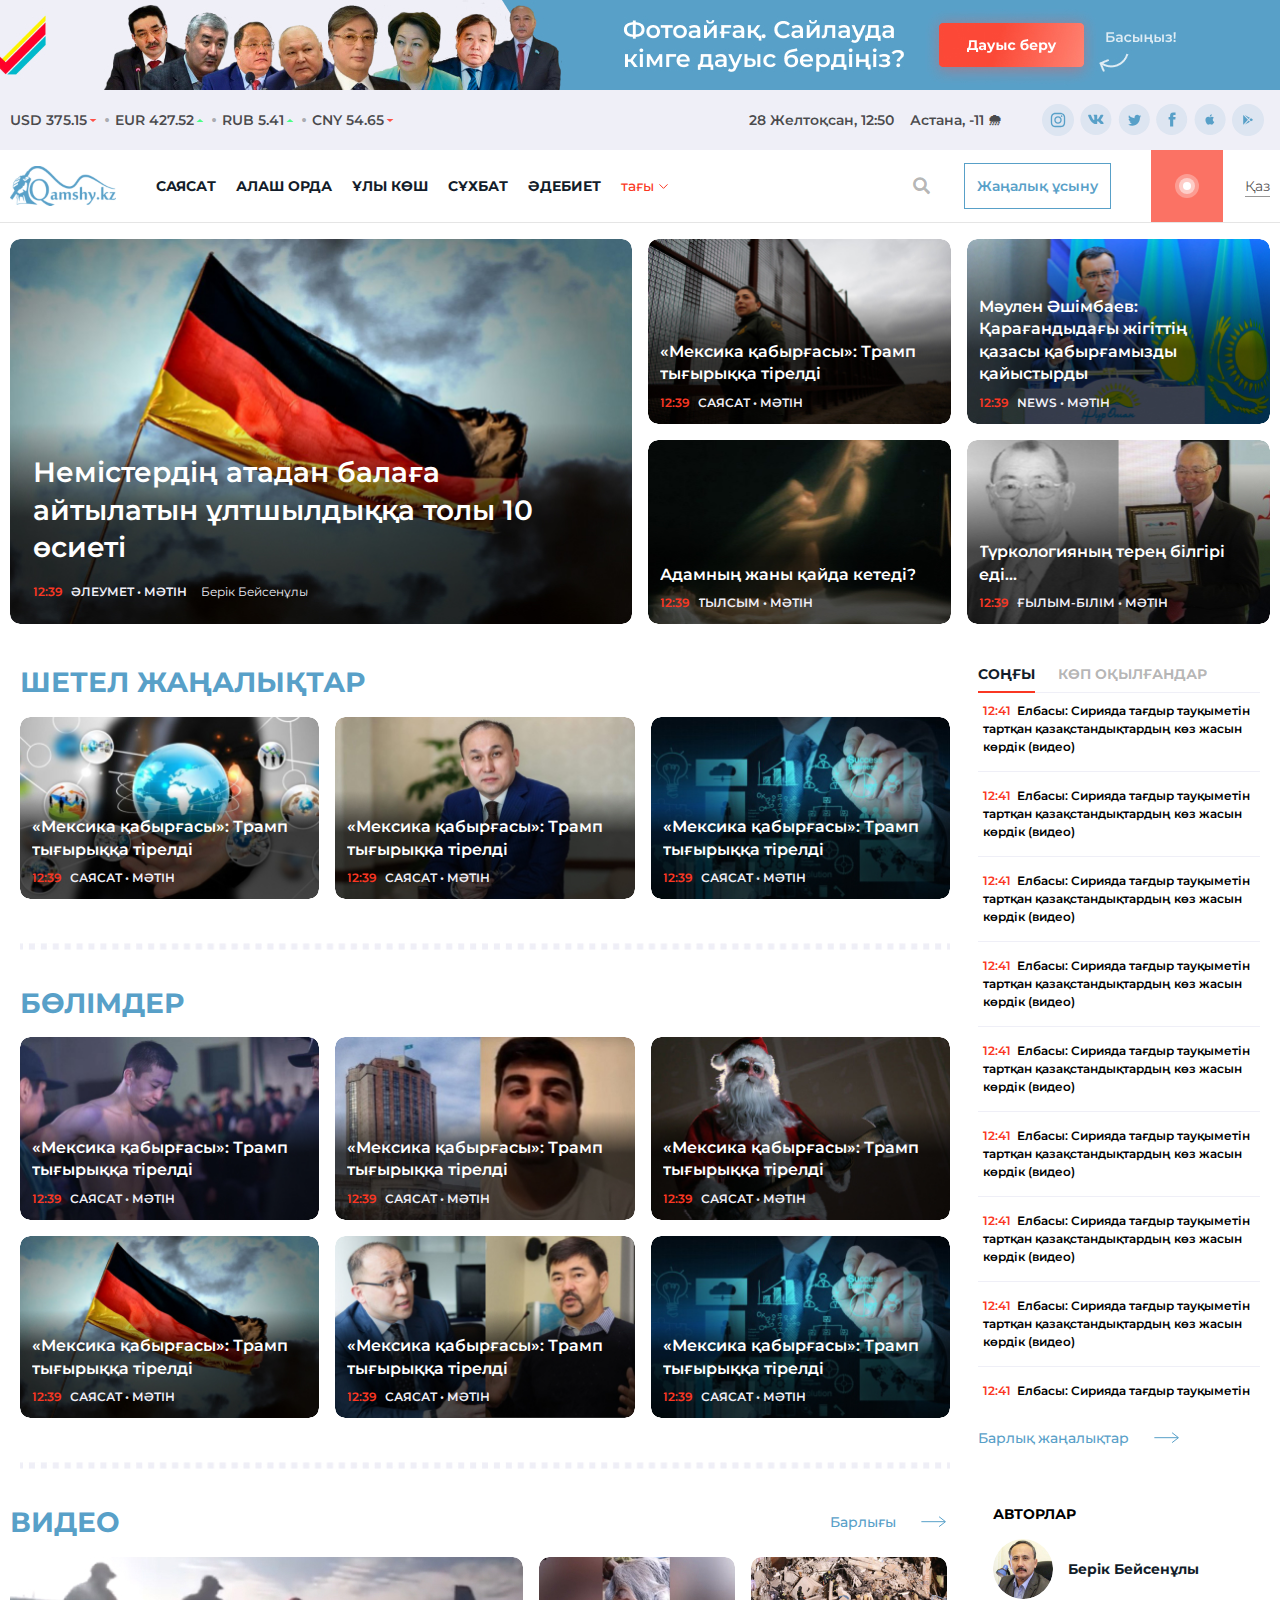
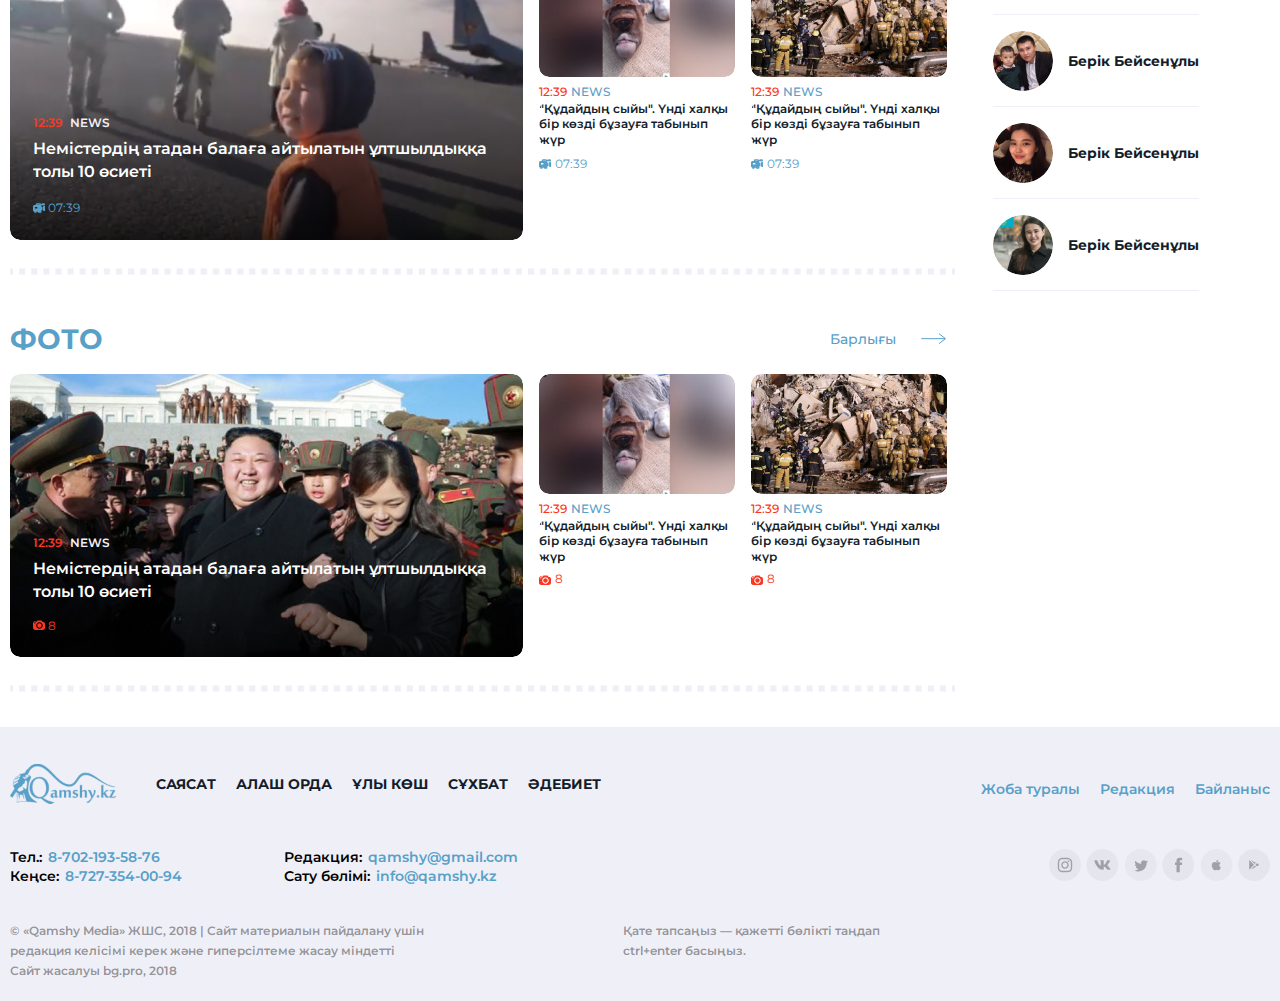
==== commit 59301d12: "css moded" ====
--- a/index.html
+++ b/index.html
@@ -1543,7 +1543,7 @@
             <div class="video__news__title__link">
               <h3 class="video__news__title">ВИДЕО</h3>
               <a href="" class="tabs__link">
-                Барлық жаңалықтар
+                Барлығы
                 <svg
                   class="svg__tab"
                   xmlns="http://www.w3.org/2000/svg"
@@ -1569,17 +1569,31 @@
                     alt=""
                   />
                 </a>
-                <div class="main__block__content">
+                <div class="main__block__content video__text">
                   <a href="">
+                    <div class="time__speciality">
+                      <p class="time">12:39</p>
+                      <a href="" class="speciality"> NEWS </a>
+                    </div>
                     <p class="title">
                       Немістердің атадан балаға айтылатын ұлтшылдыққа толы 10
                       өсиеті
                     </p>
                   </a>
-                  <div class="info">
-                    <a href=""> <p class="time">12:39</p> </a
-                    ><a href="" class="speciality">Әлеумет • Мәтін</a>
-                    <a href="" class="author">Берік Бейсенұлы</a>
+                  <div class="longest">
+                    <svg
+                      xmlns="http://www.w3.org/2000/svg"
+                      width="12"
+                      height="12"
+                      viewBox="0 0 12 12"
+                      fill="none"
+                    >
+                      <path
+                        d="M4.4775 1.19995C3.61594 1.19995 3.05344 1.65558 2.655 2.68495L2.4975 3.11995H1.56C0.699375 3.11995 0 3.82589 0 4.69495V8.26495C0 9.0412 0.557813 9.68808 1.29 9.81745L1.2225 10.05C1.16906 10.2421 1.20375 10.439 1.3125 10.5824C1.41844 10.7221 1.58906 10.8 1.7775 10.8H2.6625C3.01312 10.8 3.36188 10.5243 3.4575 10.1775L3.555 9.83995H4.89L5.0775 10.2225C5.23688 10.5525 5.60906 10.8 5.9475 10.8H7.7175C8.09437 10.8 8.4 10.4943 8.4 10.1175V8.15995H9.36V4.79995H8.4V3.11995H8.925C9.01594 3.39745 9.25125 3.59995 9.5325 3.59995H10.935C11.3456 3.59995 12 3.27464 12 2.39995C12 1.52526 11.3456 1.19995 10.935 1.19995H9.5325C9.25125 1.19995 9.01594 1.40245 8.925 1.67995H7.965C7.67906 1.38276 7.27688 1.19995 6.8325 1.19995H4.4775ZM4.32 2.63995H6.72C6.8325 2.63995 6.96 2.76745 6.96 2.87995V3.12745C6.92062 3.12464 6.88031 3.11995 6.84 3.11995H3.9075L3.99 2.84995C4.05937 2.65964 4.245 2.63995 4.32 2.63995ZM11.04 4.07995C10.7503 4.07995 10.4672 4.28058 10.1925 4.47745C10.0772 4.55995 9.9525 4.65464 9.84 4.71745V8.24995C9.94687 8.31089 10.0603 8.3962 10.17 8.47495C10.4466 8.67558 10.7362 8.87995 11.04 8.87995H11.76C11.8931 8.87995 12 8.77308 12 8.63995V4.31995C12 4.18683 11.8931 4.07995 11.76 4.07995H11.04ZM1.92 5.03995H4.32V6.47995H1.92V5.03995Z"
+                        fill="#58A0C8"
+                      ></path>
+                    </svg>
+                    07:39
                   </div>
                 </div>
               </div>
@@ -1701,7 +1715,7 @@
             <div class="video__news__title__link">
               <h3 class="video__news__title">ФОТО</h3>
               <a href="" class="tabs__link">
-                Барлық жаңалықтар
+                Барлығы
                 <svg
                   class="svg__tab"
                   xmlns="http://www.w3.org/2000/svg"
@@ -1727,17 +1741,32 @@
                     alt=""
                   />
                 </a>
-                <div class="main__block__content">
+                <div class="main__block__content video__text">
                   <a href="">
+                    <div class="time__speciality">
+                      <a href=""> <p class="time">12:39</p> </a
+                      ><a href="" class="speciality"> NEWS </a>
+                    </div>
                     <p class="title">
                       Немістердің атадан балаға айтылатын ұлтшылдыққа толы 10
                       өсиеті
                     </p>
                   </a>
                   <div class="info">
-                    <a href=""> <p class="time">12:39</p> </a
-                    ><a href="" class="speciality">Әлеумет • Мәтін</a>
-                    <a href="" class="author">Берік Бейсенұлы</a>
+                    <svg
+                      class="photo__icon"
+                      xmlns="http://www.w3.org/2000/svg"
+                      width="12"
+                      height="12"
+                      viewBox="0 0 12 12"
+                      fill="none"
+                    >
+                      <path
+                        d="M4.84615 1.38464C4.51803 1.38464 4.30168 1.51806 4.19712 1.70195L3.60577 2.76926H2.76923C2.76923 2.51505 2.5619 2.30772 2.30769 2.30772H1.38462C1.13041 2.30772 0.923077 2.51505 0.923077 2.76926V2.8558C0.385818 3.0469 0 3.55171 0 4.15387V8.82695C0 10.0691 1.00781 11.077 2.25 11.077H9.75C10.9922 11.077 12 10.0691 12 8.82695V5.01926C12 3.77707 10.9922 2.76926 9.75 2.76926H9.31731L8.72596 1.70195C8.62139 1.51806 8.39062 1.38464 8.07692 1.38464H4.84615ZM1.84615 3.00003C2.22837 3.00003 2.53846 3.31012 2.53846 3.69234C2.53846 4.07455 2.22837 4.38464 1.84615 4.38464C1.46394 4.38464 1.15385 4.07455 1.15385 3.69234C1.15385 3.31012 1.46394 3.00003 1.84615 3.00003ZM6.46154 3.20195C8.26082 3.20195 9.72115 4.66229 9.72115 6.46157C9.72115 8.26085 8.26082 9.72118 6.46154 9.72118C4.66226 9.72118 3.20192 8.26265 3.20192 6.46157C3.20192 4.66048 4.66226 3.20195 6.46154 3.20195ZM6.46154 4.24041C5.23558 4.24041 4.24038 5.23561 4.24038 6.46157C4.24038 7.68753 5.23558 8.68272 6.46154 8.68272C7.6875 8.68272 8.68269 7.68753 8.68269 6.46157C8.68269 5.23561 7.6875 4.24041 6.46154 4.24041Z"
+                        fill="#FA3723"
+                      />
+                    </svg>
+                    <p class="amount__text">8</p>
                   </div>
                 </div>
               </div>
@@ -1761,6 +1790,7 @@
                     </a>
                     <div class="longest">
                       <svg
+                        class="photo__icon"
                         xmlns="http://www.w3.org/2000/svg"
                         width="12"
                         height="12"
@@ -1768,11 +1798,11 @@
                         fill="none"
                       >
                         <path
-                          d="M4.4775 1.19995C3.61594 1.19995 3.05344 1.65558 2.655 2.68495L2.4975 3.11995H1.56C0.699375 3.11995 0 3.82589 0 4.69495V8.26495C0 9.0412 0.557813 9.68808 1.29 9.81745L1.2225 10.05C1.16906 10.2421 1.20375 10.439 1.3125 10.5824C1.41844 10.7221 1.58906 10.8 1.7775 10.8H2.6625C3.01312 10.8 3.36188 10.5243 3.4575 10.1775L3.555 9.83995H4.89L5.0775 10.2225C5.23688 10.5525 5.60906 10.8 5.9475 10.8H7.7175C8.09437 10.8 8.4 10.4943 8.4 10.1175V8.15995H9.36V4.79995H8.4V3.11995H8.925C9.01594 3.39745 9.25125 3.59995 9.5325 3.59995H10.935C11.3456 3.59995 12 3.27464 12 2.39995C12 1.52526 11.3456 1.19995 10.935 1.19995H9.5325C9.25125 1.19995 9.01594 1.40245 8.925 1.67995H7.965C7.67906 1.38276 7.27688 1.19995 6.8325 1.19995H4.4775ZM4.32 2.63995H6.72C6.8325 2.63995 6.96 2.76745 6.96 2.87995V3.12745C6.92062 3.12464 6.88031 3.11995 6.84 3.11995H3.9075L3.99 2.84995C4.05937 2.65964 4.245 2.63995 4.32 2.63995ZM11.04 4.07995C10.7503 4.07995 10.4672 4.28058 10.1925 4.47745C10.0772 4.55995 9.9525 4.65464 9.84 4.71745V8.24995C9.94687 8.31089 10.0603 8.3962 10.17 8.47495C10.4466 8.67558 10.7362 8.87995 11.04 8.87995H11.76C11.8931 8.87995 12 8.77308 12 8.63995V4.31995C12 4.18683 11.8931 4.07995 11.76 4.07995H11.04ZM1.92 5.03995H4.32V6.47995H1.92V5.03995Z"
-                          fill="#58A0C8"
-                        />
+                          d="M4.84615 1.38464C4.51803 1.38464 4.30168 1.51806 4.19712 1.70195L3.60577 2.76926H2.76923C2.76923 2.51505 2.5619 2.30772 2.30769 2.30772H1.38462C1.13041 2.30772 0.923077 2.51505 0.923077 2.76926V2.8558C0.385818 3.0469 0 3.55171 0 4.15387V8.82695C0 10.0691 1.00781 11.077 2.25 11.077H9.75C10.9922 11.077 12 10.0691 12 8.82695V5.01926C12 3.77707 10.9922 2.76926 9.75 2.76926H9.31731L8.72596 1.70195C8.62139 1.51806 8.39062 1.38464 8.07692 1.38464H4.84615ZM1.84615 3.00003C2.22837 3.00003 2.53846 3.31012 2.53846 3.69234C2.53846 4.07455 2.22837 4.38464 1.84615 4.38464C1.46394 4.38464 1.15385 4.07455 1.15385 3.69234C1.15385 3.31012 1.46394 3.00003 1.84615 3.00003ZM6.46154 3.20195C8.26082 3.20195 9.72115 4.66229 9.72115 6.46157C9.72115 8.26085 8.26082 9.72118 6.46154 9.72118C4.66226 9.72118 3.20192 8.26265 3.20192 6.46157C3.20192 4.66048 4.66226 3.20195 6.46154 3.20195ZM6.46154 4.24041C5.23558 4.24041 4.24038 5.23561 4.24038 6.46157C4.24038 7.68753 5.23558 8.68272 6.46154 8.68272C7.6875 8.68272 8.68269 7.68753 8.68269 6.46157C8.68269 5.23561 7.6875 4.24041 6.46154 4.24041Z"
+                          fill="#FA3723"
+                        ></path>
                       </svg>
-                      07:39
+                      <p class="amount__text">8</p>
                     </div>
                   </div>
                 </div>
@@ -1795,6 +1825,7 @@
                     </a>
                     <div class="longest">
                       <svg
+                        class="photo__icon"
                         xmlns="http://www.w3.org/2000/svg"
                         width="12"
                         height="12"
@@ -1802,11 +1833,11 @@
                         fill="none"
                       >
                         <path
-                          d="M4.4775 1.19995C3.61594 1.19995 3.05344 1.65558 2.655 2.68495L2.4975 3.11995H1.56C0.699375 3.11995 0 3.82589 0 4.69495V8.26495C0 9.0412 0.557813 9.68808 1.29 9.81745L1.2225 10.05C1.16906 10.2421 1.20375 10.439 1.3125 10.5824C1.41844 10.7221 1.58906 10.8 1.7775 10.8H2.6625C3.01312 10.8 3.36188 10.5243 3.4575 10.1775L3.555 9.83995H4.89L5.0775 10.2225C5.23688 10.5525 5.60906 10.8 5.9475 10.8H7.7175C8.09437 10.8 8.4 10.4943 8.4 10.1175V8.15995H9.36V4.79995H8.4V3.11995H8.925C9.01594 3.39745 9.25125 3.59995 9.5325 3.59995H10.935C11.3456 3.59995 12 3.27464 12 2.39995C12 1.52526 11.3456 1.19995 10.935 1.19995H9.5325C9.25125 1.19995 9.01594 1.40245 8.925 1.67995H7.965C7.67906 1.38276 7.27688 1.19995 6.8325 1.19995H4.4775ZM4.32 2.63995H6.72C6.8325 2.63995 6.96 2.76745 6.96 2.87995V3.12745C6.92062 3.12464 6.88031 3.11995 6.84 3.11995H3.9075L3.99 2.84995C4.05937 2.65964 4.245 2.63995 4.32 2.63995ZM11.04 4.07995C10.7503 4.07995 10.4672 4.28058 10.1925 4.47745C10.0772 4.55995 9.9525 4.65464 9.84 4.71745V8.24995C9.94687 8.31089 10.0603 8.3962 10.17 8.47495C10.4466 8.67558 10.7362 8.87995 11.04 8.87995H11.76C11.8931 8.87995 12 8.77308 12 8.63995V4.31995C12 4.18683 11.8931 4.07995 11.76 4.07995H11.04ZM1.92 5.03995H4.32V6.47995H1.92V5.03995Z"
-                          fill="#58A0C8"
-                        />
+                          d="M4.84615 1.38464C4.51803 1.38464 4.30168 1.51806 4.19712 1.70195L3.60577 2.76926H2.76923C2.76923 2.51505 2.5619 2.30772 2.30769 2.30772H1.38462C1.13041 2.30772 0.923077 2.51505 0.923077 2.76926V2.8558C0.385818 3.0469 0 3.55171 0 4.15387V8.82695C0 10.0691 1.00781 11.077 2.25 11.077H9.75C10.9922 11.077 12 10.0691 12 8.82695V5.01926C12 3.77707 10.9922 2.76926 9.75 2.76926H9.31731L8.72596 1.70195C8.62139 1.51806 8.39062 1.38464 8.07692 1.38464H4.84615ZM1.84615 3.00003C2.22837 3.00003 2.53846 3.31012 2.53846 3.69234C2.53846 4.07455 2.22837 4.38464 1.84615 4.38464C1.46394 4.38464 1.15385 4.07455 1.15385 3.69234C1.15385 3.31012 1.46394 3.00003 1.84615 3.00003ZM6.46154 3.20195C8.26082 3.20195 9.72115 4.66229 9.72115 6.46157C9.72115 8.26085 8.26082 9.72118 6.46154 9.72118C4.66226 9.72118 3.20192 8.26265 3.20192 6.46157C3.20192 4.66048 4.66226 3.20195 6.46154 3.20195ZM6.46154 4.24041C5.23558 4.24041 4.24038 5.23561 4.24038 6.46157C4.24038 7.68753 5.23558 8.68272 6.46154 8.68272C7.6875 8.68272 8.68269 7.68753 8.68269 6.46157C8.68269 5.23561 7.6875 4.24041 6.46154 4.24041Z"
+                          fill="#FA3723"
+                        ></path>
                       </svg>
-                      07:39
+                      <p class="amount__text">8</p>
                     </div>
                   </div>
                 </div>
--- a/css/style.css
+++ b/css/style.css
@@ -1 +1 @@
-@charset "UTF-8";@import url("https://fonts.googleapis.com/css2?family=Montserrat&display=swap");*{padding:0;margin:0;border:0}*,:after,:before{-moz-box-sizing:border-box;-webkit-box-sizing:border-box;box-sizing:border-box}:active,:focus{outline:none}a:active,a:focus{outline:none}aside,footer,header,nav{display:block}body,html{height:100%;width:100%;font-size:100%;line-height:1;font-size:16px;-ms-text-size-adjust:100%;-moz-text-size-adjust:100%;-webkit-text-size-adjust:100%;font-family:"Montserrat", sans-serif;scrollbar-color:#58a0c8 #ffffff;scrollbar-width:thin}body::-webkit-scrollbar,html::-webkit-scrollbar{width:5px;height:4px;background-color:#ffffff}body::-webkit-scrollbar-thumb,html::-webkit-scrollbar-thumb{background-color:#58a0c8;border-radius:2px}button,input,textarea{font-family:inherit}input::-ms-clear{display:none}button{cursor:pointer}button::-moz-focus-inner{padding:0;border:0}a,a:visited{text-decoration:none}a:hover{text-decoration:none}ul li{list-style:none}img{vertical-align:top}h1,h2,h3,h4,h5,h6{font-size:inherit;font-weight:400}.container{max-width:1356px;margin:0 auto;padding:0px 10px;width:100%}.header__container{margin:0 auto}.header__banner img{width:100%;height:100%;height:90px;-o-object-fit:cover;object-fit:cover}@media (max-width:1100px){.header__banner img{height:60px}}@media (max-width:780px){.header__banner img{height:40px}}.header__middle{background:#efeff7;padding:14px 10px}.header__middle__content{margin:0 auto;max-width:1320px;display:-webkit-box;display:-ms-flexbox;display:flex;-webkit-box-align:center;-ms-flex-align:center;align-items:center;-webkit-box-pack:justify;-ms-flex-pack:justify;justify-content:space-between;-ms-flex-wrap:wrap;flex-wrap:wrap}.header__middle__left{display:-webkit-box;display:-ms-flexbox;display:flex;-webkit-box-align:center;-ms-flex-align:center;align-items:center;margin:0px 0px 0px 0px}@media (max-width:580px){.header__middle__left{margin:0px 0px 0px 0px}}.header__middle__left ul{display:-webkit-box;display:-ms-flexbox;display:flex;-webkit-box-align:center;-ms-flex-align:center;align-items:center;-ms-flex-wrap:wrap;flex-wrap:wrap}.header__middle__left ul li{display:-webkit-box;display:-ms-flexbox;display:flex;-webkit-box-align:center;-ms-flex-align:center;align-items:center;position:relative;margin-right:18px;font-style:normal;font-weight:600;font-size:14px;line-height:20px;color:rgba(0, 0, 0, 0.7)}.header__middle__left ul li p{white-space:nowrap}.header__middle__left ul li svg{margin-left:2px}.header__middle__left ul li:before{position:absolute;content:".";bottom:0;top:-7px;left:-11px;color:rgba(0, 0, 0, 0.3);font-size:25px}@media (max-width:768px){.header__middle__left ul li:before{display:none}}.header__middle__left ul li:first-child::before{content:unset}.header__middle__right{display:-webkit-box;display:-ms-flexbox;display:flex;-webkit-box-align:center;-ms-flex-align:center;align-items:center;-ms-flex-wrap:wrap;flex-wrap:wrap}.header__social{display:-webkit-box;display:-ms-flexbox;display:flex}.header__social.adapted{display:none}@media (max-width:580px){.header__social.adapted{display:-webkit-box;display:-ms-flexbox;display:flex;margin-top:10px}}.header__social .social__link{display:block;margin-right:6px;-webkit-transition:all ease 0.3s;-o-transition:all ease 0.3s;transition:all ease 0.3s}.header__social .social__link img{max-width:32px;max-height:32px}.header__social .social__link:nth-last-child(){margin-right:0}.header__social .social__link:hover{-webkit-transform:translateY(-4px);-ms-transform:translateY(-4px);transform:translateY(-4px)}@media (max-width:580px){.header__social{display:none}}.date__forecast{display:-webkit-box;display:-ms-flexbox;display:flex;-webkit-box-align:center;-ms-flex-align:center;align-items:center;font-weight:600;font-size:14px;line-height:20px;color:rgba(0, 0, 0, 0.7);margin-right:40px}@media (max-width:580px){.date__forecast{display:none}}.date__forecast .date{margin-right:16px;white-space:nowrap}.date__forecast .forecast{white-space:nowrap}.date__forecast.adapted{display:none;margin-bottom:13px;-webkit-box-orient:vertical;-webkit-box-direction:normal;-ms-flex-direction:column;flex-direction:column;-webkit-box-align:start;-ms-flex-align:start;align-items:flex-start}@media (max-width:580px){.date__forecast.adapted{display:-webkit-box;display:-ms-flexbox;display:flex}}.header__bottom{padding:0px 10px;border-bottom:1px solid #e5e5e5}.header__body{margin:0 auto;max-width:1320px;display:-webkit-box;display:-ms-flexbox;display:flex;-webkit-box-align:center;-ms-flex-align:center;align-items:center;-webkit-box-pack:justify;-ms-flex-pack:justify;justify-content:space-between;-ms-flex-wrap:wrap;flex-wrap:wrap}@media (max-width:725px){.header__body{padding:5px 0px}}.header__bottom__left{display:-webkit-box;display:-ms-flexbox;display:flex;-webkit-box-align:center;-ms-flex-align:center;align-items:center}.header__logo{margin-right:40px}.header__logo img{max-width:106px;max-height:40px}@media (max-width:500px){.header__logo{margin-right:10px}}.header__nav{-webkit-transition:all ease 0.3s;-o-transition:all ease 0.3s;transition:all ease 0.3s;scrollbar-color:#58a0c8 #ffffff;scrollbar-width:thin}.header__nav::-webkit-scrollbar{width:3px;height:4px;background-color:#ffffff}.header__nav::-webkit-scrollbar-thumb{background-color:#58a0c8;border-radius:2px}.header__nav.active{top:0}@media (max-width:1200px){.header__nav{position:fixed;height:100%;width:100%;z-index:10;background-color:#ffffff;top:-100%;left:0;overflow-y:scroll}}.header__nav ul{display:-webkit-box;display:-ms-flexbox;display:flex;-webkit-box-align:center;-ms-flex-align:center;align-items:center}.header__nav ul .drop__down__menu{position:relative}.header__nav ul .drop__down__menu .toggle__menu{position:absolute;top:47px;z-index:3}@media (max-width:1200px){.header__nav ul .drop__down__menu .toggle__menu{position:unset}}.header__nav ul li .header__link{font-weight:bold;font-size:14px;line-height:20px;text-transform:uppercase;color:#131d2a;margin-right:20px;display:block;position:relative}.header__nav ul li .header__link:after{content:"";position:absolute;width:0%;background-color:#131d2a;height:1px;left:50%;bottom:-1px;-webkit-transition:all ease 0.3s;-o-transition:all ease 0.3s;transition:all ease 0.3s}.header__nav ul li .header__link:hover:after{width:100%;left:0}@media (max-width:1200px){.header__nav ul li .header__link{margin-bottom:5px}}@media (max-width:1200px){.header__nav ul{-webkit-box-orient:vertical;-webkit-box-direction:normal;-ms-flex-direction:column;flex-direction:column;-webkit-box-align:start;-ms-flex-align:start;align-items:flex-start;margin-bottom:20px}}@media (max-width:1200px){.header__nav{padding:10px 10px}}.header__nav .adapted__logo{display:none;margin-bottom:15px}.header__nav .adapted__logo img{max-width:106px;max-height:40px}@media (max-width:1200px){.header__nav .adapted__logo{display:block}}.header__bottom__right{display:-webkit-box;display:-ms-flexbox;display:flex;-webkit-box-align:center;-ms-flex-align:center;align-items:center}.header__bottom__right .search{display:-webkit-box;display:-ms-flexbox;display:flex}.header__bottom__right .search .search__btn{background-color:unset;cursor:pointer}.header__bottom__right .search .search__btn .fa-search{color:rgba(0, 0, 0, 0.3);font-size:17px}.header__bottom__right .search__header__form{display:-webkit-box;display:-ms-flexbox;display:flex;-webkit-box-align:center;-ms-flex-align:center;align-items:center;margin-right:34px}@media (max-width:500px){.header__bottom__right .search__header__form{margin-right:0px}}.header__bottom__right .search__header__form .search__header{display:none;padding:5px 8px;max-width:155px;border-bottom:1px solid rgba(0, 0, 0, 0.3);margin-right:5px}.header__bottom__right .search__header__form .search__header.show{display:block}@media (max-width:500px){.header__bottom__right .search__header__form .search__header{max-width:103px}}.header__bottom__right .apdated__none{display:-webkit-box;display:-ms-flexbox;display:flex;-webkit-box-align:center;-ms-flex-align:center;align-items:center}@media (max-width:725px){.header__bottom__right .apdated__none{display:none}}.apdated__none.modal__live{display:none}@media (max-width:725px){.apdated__none.modal__live{display:-webkit-box;display:-ms-flexbox;display:flex;-webkit-box-align:center;-ms-flex-align:center;align-items:center;margin-bottom:20px}}.live__perfomance__btn{background-color:#fa3723;opacity:0.7;padding:24px 24px;-webkit-transition:all ease 0.3s;-o-transition:all ease 0.3s;transition:all ease 0.3s;margin-right:22px}.live__perfomance__btn:hover{background-color:#e72f1a}@media (max-width:1200px){.live__perfomance__btn{padding:15px 20px}}@media (max-width:725px){.live__perfomance__btn{display:-webkit-box;display:-ms-flexbox;display:flex;max-width:64px;max-height:39px;-webkit-box-align:center;-ms-flex-align:center;align-items:center}}.drop__down__menu .menu__toggle__btn{font-weight:500;font-size:14px;line-height:20px;background-color:#ffffff;display:-webkit-box;display:-ms-flexbox;display:flex;-webkit-box-align:center;-ms-flex-align:center;align-items:center;text-transform:lowercase;color:#fa3723}@media (max-width:1200px){.drop__down__menu .menu__toggle__btn{margin-bottom:6px;font-size:15px}}.drop__down__menu .menu__toggle__btn svg{margin-left:5px}.drop__down__menu .toggle__menu{max-width:600px;display:-ms-grid;display:grid;-ms-grid-columns:1fr 1fr 1fr;grid-template-columns:1fr 1fr 1fr;-webkit-column-gap:60px;column-gap:60px;row-gap:30px;padding:20px 20px;background-color:#ffffff;-webkit-box-shadow:0 2px 10px rgba(0, 0, 0, 0.158);box-shadow:0 2px 10px rgba(0, 0, 0, 0.158)}.drop__down__menu .toggle__menu .row{display:-ms-grid;display:grid;-ms-grid-columns:1fr;grid-template-columns:1fr;-webkit-column-gap:10px;column-gap:10px;row-gap:20px}@media (max-width:1200px){.drop__down__menu .toggle__menu{-webkit-box-shadow:unset;box-shadow:unset;padding:10px 5px}}@media (max-width:550px){.drop__down__menu .toggle__menu{-ms-grid-columns:1fr 1fr;grid-template-columns:1fr 1fr}}.header__modal__btn{font-style:normal;font-weight:600;font-size:14px;line-height:20px;padding:12px 12px;background-color:#ffffff;border:1px solid #58a0c8;color:#58a0c8;margin-right:40px;-webkit-transition:all ease 0.3s;-o-transition:all ease 0.3s;transition:all ease 0.3s}.header__modal__btn:hover{border:1px solid #447b99;color:#447b99}@media (max-width:1200px){.header__modal__btn{padding:8px 10px;margin-right:14px}}.toggle__menu__link{list-style:none;font-size:15px;font-weight:500;color:#131d2a;min-width:95px;position:relative}.toggle__menu__link:after{content:"";position:absolute;width:0%;background-color:#131d2a;height:1px;left:50%;bottom:-4px;-webkit-transition:all ease 0.3s;-o-transition:all ease 0.3s;transition:all ease 0.3s}.toggle__menu__link:hover:after{width:100%;left:0}.header__burger{display:none;position:relative;width:30px;height:20px;position:relative;z-index:12;cursor:pointer;margin-left:20px}@media (max-width:1200px){.header__burger{display:block}}.header__burger.active{position:fixed;top:15px;right:10px}.header__burger:before{top:0}.header__burger:after,.header__burger:before{content:"";background-color:#000000;position:absolute;width:100%;height:2px;left:0;-webkit-transition:all 0.3s ease 0s;-o-transition:all 0.3s ease 0s;transition:all 0.3s ease 0s}.header__burger span{position:absolute;background-color:#000000;position:absolute;left:0;width:100%;height:2px;top:9px;-webkit-transition:all 0.3s ease 0s;-o-transition:all 0.3s ease 0s;transition:all 0.3s ease 0s}.header__burger:after{bottom:0}.header__burger.active:before{-webkit-transform:rotate(45deg);-ms-transform:rotate(45deg);transform:rotate(45deg);top:9px}.header__burger.active:after{-webkit-transform:rotate(-45deg);-ms-transform:rotate(-45deg);transform:rotate(-45deg);bottom:9px}.header__burger.active span{-webkit-transform:scale(0);-ms-transform:scale(0);transform:scale(0)}.drop__language{position:relative}.drop__language__btn{font-style:normal;font-weight:normal;font-size:14px;line-height:17px;cursor:pointer;color:rgba(0, 0, 0, 0.7);text-transform:capitalize;position:relative;padding:0px 0px 2px 0px}.drop__language__btn:after{content:"";position:absolute;width:100%;height:1px;bottom:0;left:0;background-color:#979797}.drop__language__btn :after{position:absolute;width:100%;height:1px;bottom:0;left:0;background-color:#979797}.drop__language__content{display:none;-webkit-box-orient:vertical;-webkit-box-direction:normal;-ms-flex-direction:column;flex-direction:column;position:absolute;background-color:#ffffff;padding:10px 10px 5px 10px;border-radius:3px;-webkit-box-shadow:0 2px 10px rgba(0, 0, 0, 0.158);box-shadow:0 2px 10px rgba(0, 0, 0, 0.158);width:65px;top:22px;z-index:3}.drop__language__content a{font-weight:normal;font-size:14px;line-height:17px;cursor:pointer;color:rgba(0, 0, 0, 0.7);text-transform:capitalize;margin-bottom:5px;-webkit-transition:all ease 0.3s;-o-transition:all ease 0.3s;transition:all ease 0.3s}.drop__language__content a:hover{color:rgba(0, 0, 0, 0.993)}.drop__language__content.show{display:-webkit-box;display:-ms-flexbox;display:flex}.main__news{padding:16px 0px 0px 0px}.main__news__body{display:-ms-grid;display:grid;-ms-grid-columns:1fr 1fr;grid-template-columns:1fr 1fr;-webkit-column-gap:16px;column-gap:16px;row-gap:16px}@media (max-width:900px){.main__news__body{-ms-grid-columns:1fr;grid-template-columns:1fr}}.main__news__body .left__block{display:-ms-grid;display:grid;-ms-grid-columns:1fr 1fr;grid-template-columns:1fr 1fr;-webkit-column-gap:16px;column-gap:16px;row-gap:16px}@media (max-width:768px){.main__news__body .left__block{-webkit-column-gap:10px;column-gap:10px;row-gap:10px}}@media (max-width:560px){.main__news__body .left__block{-ms-grid-columns:1fr;grid-template-columns:1fr}}.left__block__news__content{position:absolute;bottom:0;left:0;max-width:288px;padding:12px 12px}@media (max-width:900px){.left__block__news__content{position:unset}}.left__block__news__content .info{display:-webkit-box;display:-ms-flexbox;display:flex}.left__block__news__content .info .time{font-weight:600;font-size:12px;line-height:18px;margin-right:8px;color:#fa3723}.left__block__news__content .info .speciality{font-weight:600;font-size:12px;line-height:18px;margin-right:14px;text-transform:uppercase;color:#efeff7}@media (max-width:900px){.left__block__news__content .info .speciality{color:#000000}}.left__block__news__content .info .author{font-weight:normal;font-size:12px;line-height:18px;color:#efeff7}@media (max-width:480px){.left__block__news__content .info .author{color:#000000}}.left__block__news__content__title{font-weight:600;font-size:16px;line-height:140%;color:#ffffff;margin-bottom:8px;max-height:90px;overflow:hidden}@media (max-width:1200px){.left__block__news__content__title{line-height:120%;max-height:42px}}@media (max-width:900px){.left__block__news__content__title{color:#000000}}@media (max-width:380px){.left__block__news__content__title{font-size:14px;max-height:36px}}.left__block__news__item{position:relative;overflow:hidden;border-radius:10px;max-height:257px}.left__block__news__item a{border-radius:10px;overflow:hidden}@media (max-width:900px){.left__block__news__item{display:-ms-grid;display:grid;-ms-grid-columns:1fr 2fr;grid-template-columns:1fr 2fr}}.left__block__news__item a{border-radius:10px}.left__block__news__item .subnews__img{-webkit-transition:all ease 0.3s;-o-transition:all ease 0.3s;transition:all ease 0.3s;width:100%;height:100%;border-radius:10px;-o-object-fit:cover;object-fit:cover;max-width:318px;max-height:194px}.left__block__news__item:hover .subnews__img{-webkit-transform:scale(1.08);-ms-transform:scale(1.08);transform:scale(1.08)}.left__block__news__item a{display:block}.main__news__block{position:relative;border-radius:10px;max-width:660px;overflow:hidden}.main__news__block.video{max-height:283px}@media (max-width:1011px){.main__news__block.video{max-width:unset;margin:0px 0px 20px 0px}}.main__news__block .new__img{-o-object-fit:cover;object-fit:cover}@media (max-width:900px){.main__news__block{max-width:unset;max-height:543px}}.main__news__block:hover .new__img{-webkit-transform:scale(1.08);-ms-transform:scale(1.08);transform:scale(1.08)}.main__news__block a{display:block;overflow:hidden;border-radius:10px}.main__news__block .new__img{-webkit-transition:all ease 0.3s;-o-transition:all ease 0.3s;transition:all ease 0.3s;width:100%;height:100%}.main__block__content{position:absolute;bottom:0;left:0;padding:23px 23px}@media (max-width:1200px){.main__block__content{padding:23px 11px}}.main__block__content .title{font-style:normal;font-weight:600;font-size:28px;line-height:135%;display:-webkit-box;display:-ms-flexbox;display:flex;-webkit-box-align:end;-ms-flex-align:end;align-items:flex-end;color:#ffffff;margin-bottom:16px;max-width:527px;max-height:113px;overflow:hidden}@media (max-width:1200px){.main__block__content .title{line-height:125%;font-size:18px;margin-bottom:10px}}@media (max-width:420px){.main__block__content .title{font-size:19px;margin-bottom:10px}}.main__block__content .info{display:-webkit-box;display:-ms-flexbox;display:flex}@media (max-width:365px){.main__block__content .info{-webkit-box-orient:vertical;-webkit-box-direction:normal;-ms-flex-direction:column;flex-direction:column}}.main__block__content .info .time{font-weight:600;font-size:12px;line-height:18px;margin-right:8px;color:#fa3723}.main__block__content .info .speciality{font-weight:600;font-size:12px;line-height:18px;margin-right:14px;text-transform:uppercase;color:#efeff7}.main__block__content .info .author{font-weight:normal;font-size:12px;line-height:18px;color:#efeff7}.subnews__block__news{margin:0px 0px 30px 0px;padding:0px 0px 0px 0px;position:relative}.subnews__block__title{font-style:normal;font-weight:bold;font-size:28px;line-height:130%;color:#58a0c8;margin-bottom:16px}@media (max-width:768px){.subnews__block__title{font-size:20px}}.subnews__block_content{display:-ms-grid;display:grid;-ms-grid-columns:1fr 1fr 1fr;grid-template-columns:1fr 1fr 1fr;-webkit-column-gap:16px;column-gap:16px;row-gap:14px;position:relative;padding:0px 0px 16px 0px}@media (max-width:900px){.subnews__block_content{-ms-grid-columns:1fr;grid-template-columns:1fr}}.subnews__block_content__block{position:relative;padding:0px 0px 35px 0px;margin:0px 0px 35px 0px}@media (max-width:1200px){.subnews__block_content__block{padding:0px 0px 10px 0px;margin:0px 0px 10px 0px}}.subnews__block_content__block .block__line{position:absolute;bottom:0;width:100%;left:0;max-width:100%}.subnews__content{margin-right:16px;width:75%}@media (max-width:560px){.subnews__content{width:100%}}.subnews__block{margin:40px 0px 0px 0px}.subnews__block .container{display:-webkit-box;display:-ms-flexbox;display:flex;-webkit-box-pack:justify;-ms-flex-pack:justify;justify-content:space-between}@media (max-width:560px){.subnews__block .container{-webkit-box-orient:vertical;-webkit-box-direction:normal;-ms-flex-direction:column;flex-direction:column}}.tabs__nav{display:-webkit-box;display:-ms-flexbox;display:flex;border-bottom:1px solid #efeff7;padding:0px 0px 8px 0px;margin:0px 0px 9px 0px}.tabs__nav__btn{display:block;position:relative;font-weight:bold;font-size:14px;line-height:20px;text-align:center;text-transform:uppercase;color:rgba(0, 0, 0, 0.3);background-color:#ffffff;margin-right:23px}.tabs__nav__btn:after{content:"";position:absolute;bottom:-9px;left:50%;height:1px;width:0;background-color:#131d2a;-webkit-transition:all ease 0.3s;-o-transition:all ease 0.3s;transition:all ease 0.3s}.tabs__nav__btn.active{color:#131d2a}.tabs__nav__btn.active:after{content:"";position:absolute;bottom:-9px;left:0;height:2px;width:100%;background-color:#fa3723}.subnews__block__tabs{max-width:282px;min-width:282px;margin-bottom:30px}@media (max-width:700px){.subnews__block__tabs{max-width:231px;min-width:unset}}@media (max-width:560px){.subnews__block__tabs{max-width:unset}}.subnews__block__tabs .tabs__content{max-height:700px;overflow-y:scroll;scrollbar-color:#58a0c8 #ffffff;scrollbar-width:thin}.subnews__block__tabs .tabs__content::-webkit-scrollbar{width:2px;height:4px;background-color:#ffffff}.subnews__block__tabs .tabs__content::-webkit-scrollbar-thumb{background-color:#58a0c8;border-radius:2px}@media (max-width:1100px){.subnews__block__tabs .tabs__content{max-height:471px}}.tabs__item{display:none}.tabs__item.active{display:block}.tabs__item__text{font-style:normal;font-weight:600;font-size:12px;line-height:18px;color:#000000;padding:0px 5px 15px 5px;margin-bottom:15px;border-bottom:1px solid #efeff7;max-height:70px;overflow:hidden}.tabs__item__text .tabs__item__time{color:#fa3723;margin-right:3px}.subnews__block .left__block__news__item{max-width:unset}.tabs__link{font-style:normal;font-weight:500;font-size:14px;line-height:20px;color:#58a0c8;display:-webkit-box;display:-ms-flexbox;display:flex;-webkit-box-align:center;-ms-flex-align:center;align-items:center;width:-webkit-fit-content;width:-moz-fit-content;width:fit-content;margin-top:26px}.tabs__link .svg__tab{margin-left:25px;-webkit-transition:all ease 0.3s;-o-transition:all ease 0.3s;transition:all ease 0.3s}.tabs__link:hover .svg__tab{-webkit-transform:translateX(5px);-ms-transform:translateX(5px);transform:translateX(5px)}.video__news__left{display:-webkit-box;display:-ms-flexbox;display:flex;width:100%;margin-right:35px;position:relative;padding:0px 0px 35px 0px;margin-bottom:35px}@media (max-width:1011px){.video__news__left{-webkit-box-orient:vertical;-webkit-box-direction:normal;-ms-flex-direction:column;flex-direction:column}}.video__news__left .block__line{position:absolute;bottom:0;left:0;max-width:100%;width:100%}.video__subnews__block{display:-ms-grid;display:grid;-ms-grid-columns:1fr 1fr;grid-template-columns:1fr 1fr;-webkit-column-gap:16px;column-gap:16px;row-gap:16px}@media (max-width:620px){.video__subnews__block{-ms-grid-columns:1fr;grid-template-columns:1fr}}.video__subnews__block .item{max-width:196px}@media (max-width:1011px){.video__subnews__block .item{display:-webkit-box;display:-ms-flexbox;display:flex;max-width:unset}}.video__subnews__block .item a{display:block;border-radius:10px}.video__subnews__block .item .item__img__block{max-width:196px;max-height:120px;border-radius:10px;overflow:hidden;margin-bottom:6px}@media (max-width:1011px){.video__subnews__block .item .item__img__block{margin:0px 10px 0px 0px}}.video__subnews__block .item .item__img{max-width:196px;-o-object-fit:cover;object-fit:cover;border-radius:10px;-webkit-transition:all ease 0.3s;-o-transition:all ease 0.3s;transition:all ease 0.3s}.video__subnews__block .item:hover .item__img{-webkit-transform:scale(1.1);-ms-transform:scale(1.1);transform:scale(1.1)}.video__subnews__block .item__content .time__speciality{display:-webkit-box;display:-ms-flexbox;display:flex}.video__subnews__block .item__content .time__speciality .time{font-style:normal;font-weight:500;font-size:12px;line-height:18px;display:-webkit-box;display:-ms-flexbox;display:flex;-webkit-box-align:center;-ms-flex-align:center;align-items:center;margin-right:4px;margin-bottom:7px;color:#fa3723}.video__subnews__block .item__content .time__speciality .speciality{font-weight:500;font-size:12px;line-height:18px;display:-webkit-box;display:-ms-flexbox;display:flex;-webkit-box-align:center;-ms-flex-align:center;align-items:center;text-transform:uppercase;color:#58a0c8}.video__subnews__block .item__content .main__text{font-style:normal;font-weight:600;font-size:12px;line-height:130%;margin-bottom:8px;max-width:196px;max-height:47px;overflow:hidden;color:#131d2a}.video__subnews__block .item__content .longest{font-style:normal;font-weight:normal;font-size:12px;line-height:18px;display:-webkit-box;display:-ms-flexbox;display:flex;-webkit-box-align:center;-ms-flex-align:center;align-items:center;color:#58a0c8}.video__subnews__block .item__content .longest svg{margin-right:4px}.video__news__title__link{display:-webkit-box;display:-ms-flexbox;display:flex;-webkit-box-pack:justify;-ms-flex-pack:justify;justify-content:space-between;-webkit-box-align:center;-ms-flex-align:center;align-items:center;margin-bottom:16px}.video__news__title__link .tabs__link{margin:0px 0px 0px 0px}.video__news__title{font-style:normal;font-weight:bold;font-size:28px;line-height:130%;color:#58a0c8}@media (max-width:768px){.video__news__title{font-size:20px}}.video__news__container{display:-webkit-box;display:-ms-flexbox;display:flex;-webkit-box-pack:justify;-ms-flex-pack:justify;justify-content:space-between}.video__news__container .main__news__block{margin-right:16px}@media (max-width:1011px){.video__news__container .main__news__block{margin-right:0}}.video__news__container .left__block{width:75%}@media (max-width:800px){.video__news__container .left__block{width:100%}}@media (max-width:800px){.video__news__container{-webkit-box-orient:vertical;-webkit-box-direction:normal;-ms-flex-direction:column;flex-direction:column}}.video__news__right{width:22%}@media (max-width:800px){.video__news__right{width:100%}}.video__news__right__content{scrollbar-color:#58a0c8 #ffffff;scrollbar-width:thin}@media (max-width:800px){.video__news__right__content{display:-ms-grid;display:grid;-ms-grid-columns:1fr 1fr;grid-template-columns:1fr 1fr;-webkit-column-gap:10px;column-gap:10px}}@media (max-width:450px){.video__news__right__content{-ms-grid-columns:1fr;grid-template-columns:1fr}}.video__news__right__content.authors{max-height:362px;overflow-y:scroll}.video__news__right__content::-webkit-scrollbar{width:2px;height:4px;background-color:#ffffff}.video__news__right__content::-webkit-scrollbar-thumb{background-color:#58a0c8;border-radius:2px}.video__news__right__title{font-style:normal;font-weight:bold;font-size:14px;line-height:20px;display:-webkit-box;display:-ms-flexbox;display:flex;-webkit-box-align:center;-ms-flex-align:center;align-items:center;text-transform:uppercase;margin-bottom:15px;color:#000000}.video__news__right__item{display:-webkit-box;display:-ms-flexbox;display:flex;width:-webkit-fit-content;width:-moz-fit-content;width:fit-content;-webkit-box-align:center;-ms-flex-align:center;align-items:center;margin-bottom:16px;border-bottom:1px solid #efeff7;padding:0px 0px 15px 0px}.video__news__right__item img{border-radius:50%;max-width:60px;max-height:60px;min-width:60px;min-height:60px;width:100%;height:100%;-o-object-fit:cover;object-fit:cover;margin-right:15px}.video__news__right__item .name{font-style:normal;font-weight:bold;font-size:14px;line-height:20px;color:#131d2a;max-height:60px;overflow:hidden}footer{background-color:#efeff7;padding:37px 0px 20px 0px}@media (max-width:768px){footer{padding:23px 0px 20px 0px}}.footer__up{display:-webkit-box;display:-ms-flexbox;display:flex;-webkit-box-pack:justify;-ms-flex-pack:justify;justify-content:space-between;margin-bottom:35px;-ms-flex-wrap:wrap;flex-wrap:wrap}@media (max-width:768px){.footer__up{-webkit-box-orient:vertical;-webkit-box-direction:normal;-ms-flex-direction:column;flex-direction:column;margin-bottom:18px}}.footer__up__left{display:-webkit-box;display:-ms-flexbox;display:flex;-webkit-box-align:center;-ms-flex-align:center;align-items:center;margin-bottom:10px}@media (max-width:768px){.footer__up__left{-webkit-box-orient:vertical;-webkit-box-direction:normal;-ms-flex-direction:column;flex-direction:column}}.footer__up__left .logo{max-width:106px;max-height:40px;margin-right:40px}@media (max-width:768px){.footer__up__left .logo{margin:0px 0px 10px 0px}}.footer__nav ul{display:-webkit-box;display:-ms-flexbox;display:flex}@media (max-width:500px){.footer__nav ul{-webkit-box-orient:vertical;-webkit-box-direction:normal;-ms-flex-direction:column;flex-direction:column;-webkit-box-align:center;-ms-flex-align:center;align-items:center}}.footer__nav ul li{margin-right:20px}@media (max-width:500px){.footer__nav ul li{margin:0px 0px 7px 0px}}.footer__nav ul li .footer__link{font-style:normal;font-weight:bold;font-size:14px;line-height:20px;text-transform:uppercase;color:#131d2a}.footer__up__right{display:-webkit-box;display:-ms-flexbox;display:flex;-webkit-box-align:center;-ms-flex-align:center;align-items:center}@media (max-width:768px){.footer__up__right{-webkit-box-pack:center;-ms-flex-pack:center;justify-content:center}}.footer__up__right ul{display:-webkit-box;display:-ms-flexbox;display:flex}.footer__up__right ul li{margin-left:20px}@media (max-width:768px){.footer__up__right ul li{margin:0px 15px 0px 0px}}.footer__up__right ul li .other__link{font-style:normal;font-weight:600;font-size:14px;line-height:20px;color:#58a0c8;-webkit-transition:all ease 0.3s;-o-transition:all ease 0.3s;transition:all ease 0.3s}.footer__up__right ul li .other__link:hover{color:#4180a2}.footer__up__right .social__links{display:-webkit-box;display:-ms-flexbox;display:flex;-webkit-box-align:center;-ms-flex-align:center;align-items:center}.footer__up__right .social__links__item{margin-left:5px;display:block;-webkit-transition:all ease 0.3s;-o-transition:all ease 0.3s;transition:all ease 0.3s}.footer__up__right .social__links__item:hover{-webkit-transform:translateY(-3px);-ms-transform:translateY(-3px);transform:translateY(-3px)}.footer__middle{display:-webkit-box;display:-ms-flexbox;display:flex;-webkit-box-pack:justify;-ms-flex-pack:justify;justify-content:space-between;-webkit-box-align:center;-ms-flex-align:center;align-items:center;margin-bottom:37px}@media (max-width:768px){.footer__middle{-webkit-box-orient:vertical;-webkit-box-direction:normal;-ms-flex-direction:column;flex-direction:column;-webkit-box-align:center;-ms-flex-align:center;align-items:center;margin-bottom:20px}}.footer__middle__left{display:-ms-grid;display:grid;-ms-grid-columns:1fr 1fr;grid-template-columns:1fr 1fr;-webkit-column-gap:40px;column-gap:40px;row-gap:5px}@media (max-width:768px){.footer__middle__left{-ms-grid-columns:1fr;grid-template-columns:1fr;justify-items:center;margin-bottom:15px}}.footer__middle__left a{font-style:normal;font-weight:600;font-size:14px;line-height:100%;color:#000000}@media (max-width:768px){.footer__middle__left a{margin-bottom:5px}}.footer__middle__left a span{color:#58a0c8;margin-left:2px}.footer__bottom{display:-webkit-box;display:-ms-flexbox;display:flex;-webkit-box-pack:justify;-ms-flex-pack:justify;justify-content:space-between;-webkit-box-orient:vertical;-webkit-box-direction:normal;-ms-flex-direction:column;flex-direction:column}.footer__bottom__left{display:-webkit-box;display:-ms-flexbox;display:flex}@media (max-width:768px){.footer__bottom__left{-webkit-box-orient:vertical;-webkit-box-direction:normal;-ms-flex-direction:column;flex-direction:column;-webkit-box-align:center;-ms-flex-align:center;align-items:center}}.footer__bottom__left .text{font-style:normal;font-weight:600;font-size:12px;line-height:20px;color:rgba(0, 0, 0, 0.4)}@media (max-width:768px){.footer__bottom__left .text{line-height:18px}}.footer__bottom__left .text.left{max-width:468px;margin-right:145px}@media (max-width:1200px){.footer__bottom__left .text.left{margin-right:50px}}@media (max-width:768px){.footer__bottom__left .text.left{margin:0px 0px 7px 0px;text-align:center}}.footer__bottom__left .text.right{max-width:300px;margin-right:15px}@media (max-width:768px){.footer__bottom__left .text.right{margin:0px 0px 7px 0px;text-align:center}}.footer__bottom__right{display:-webkit-box;display:-ms-flexbox;display:flex;-webkit-box-align:center;-ms-flex-align:center;align-items:center}@media (max-width:768px){.footer__bottom__right{-webkit-box-orient:vertical;-webkit-box-direction:normal;-ms-flex-direction:column;flex-direction:column;margin:0px 0px 0px 0px;text-align:center}}.footer__bottom__right .bs_logo{font-style:normal;font-weight:600;font-size:12px;line-height:20px;color:rgba(0, 0, 0, 0.4)}.tabs__content2{max-height:720px}.tabs__content2 .tabs__item2{display:none}.tabs__content2 .tabs__item2.active{display:block}.tabs__nav2{display:-webkit-box;display:-ms-flexbox;display:flex;margin-bottom:15px}.tabs__nav2 .tabs__nav__btn2{background-color:#ffffff;font-style:normal;font-weight:600;font-size:12px;line-height:18px;display:-webkit-box;display:-ms-flexbox;display:flex;-webkit-box-align:center;-ms-flex-align:center;align-items:center;text-align:center;color:rgba(0, 0, 0, 0.6);margin-right:5px;padding:2px 5px}.tabs__nav2 .tabs__nav__btn2.active{border:1px solid #fa3723;color:#000000}.tabs__item2__block{display:-webkit-box;display:-ms-flexbox;display:flex;border-bottom:1px solid #efeff7;padding:0px 0px 9px 0px;margin:0px 0px 15px 0px}.tabs__item2__block img{max-width:86px;max-width:86px;max-height:60px;min-height:60px;margin-right:7px}.tabs__item2__block .content .text{font-style:normal;font-weight:600;font-size:12px;line-height:120%;color:#000000;margin-bottom:15px;max-height:40px;max-width:182px;overflow:hidden}@media (max-width:560px){.tabs__item2__block .content .text{max-width:unset}}.tabs__item2__block .content .info{display:-webkit-box;display:-ms-flexbox;display:flex;-webkit-box-align:center;-ms-flex-align:center;align-items:center}.tabs__item2__block .content .info .time{font-weight:normal;font-size:12px;line-height:120%;color:#58a0c8;margin-right:10px}.tabs__item2__block .content .info .play{margin-right:4px}.tabs__item2__block .content .info .longest{font-style:normal;font-weight:600;font-size:12px;line-height:120%;color:rgba(0, 0, 0, 0.3);margin-right:10px}.tabs__item2__block .content .info .earpods{margin-right:4px}.tabs__item2__block .content .info .amount{font-style:normal;font-weight:500;font-size:12px;line-height:120%;color:#58a0c8}+@charset "UTF-8";@import url("https://fonts.googleapis.com/css2?family=Montserrat&display=swap");*{padding:0;margin:0;border:0}*,:after,:before{-moz-box-sizing:border-box;-webkit-box-sizing:border-box;box-sizing:border-box}:active,:focus{outline:none}a:active,a:focus{outline:none}aside,footer,header,nav{display:block}body,html{height:100%;width:100%;font-size:100%;line-height:1;font-size:16px;-ms-text-size-adjust:100%;-moz-text-size-adjust:100%;-webkit-text-size-adjust:100%;font-family:"Montserrat", sans-serif;scrollbar-color:#58a0c8 #ffffff;scrollbar-width:thin}body::-webkit-scrollbar,html::-webkit-scrollbar{width:5px;height:4px;background-color:#ffffff}body::-webkit-scrollbar-thumb,html::-webkit-scrollbar-thumb{background-color:#58a0c8;border-radius:2px}button,input,textarea{font-family:inherit}input::-ms-clear{display:none}button{cursor:pointer}button::-moz-focus-inner{padding:0;border:0}a,a:visited{text-decoration:none}a:hover{text-decoration:none}ul li{list-style:none}img{vertical-align:top}h1,h2,h3,h4,h5,h6{font-size:inherit;font-weight:400}.container{max-width:1356px;margin:0 auto;padding:0px 10px;width:100%}.header__container{margin:0 auto}.header__banner img{width:100%;height:100%;height:90px;-o-object-fit:cover;object-fit:cover}@media (max-width:1100px){.header__banner img{height:60px}}@media (max-width:780px){.header__banner img{height:40px}}.header__middle{background:#efeff7;padding:14px 10px}.header__middle__content{margin:0 auto;max-width:1320px;display:-webkit-box;display:-ms-flexbox;display:flex;-webkit-box-align:center;-ms-flex-align:center;align-items:center;-webkit-box-pack:justify;-ms-flex-pack:justify;justify-content:space-between;-ms-flex-wrap:wrap;flex-wrap:wrap}.header__middle__left{display:-webkit-box;display:-ms-flexbox;display:flex;-webkit-box-align:center;-ms-flex-align:center;align-items:center;margin:0px 0px 0px 0px}@media (max-width:580px){.header__middle__left{margin:0px 0px 0px 0px}}.header__middle__left ul{display:-webkit-box;display:-ms-flexbox;display:flex;-webkit-box-align:center;-ms-flex-align:center;align-items:center;-ms-flex-wrap:wrap;flex-wrap:wrap}.header__middle__left ul li{display:-webkit-box;display:-ms-flexbox;display:flex;-webkit-box-align:center;-ms-flex-align:center;align-items:center;position:relative;margin-right:18px;font-style:normal;font-weight:600;font-size:14px;line-height:20px;color:rgba(0, 0, 0, 0.7)}.header__middle__left ul li p{white-space:nowrap}.header__middle__left ul li svg{margin-left:2px}.header__middle__left ul li:before{position:absolute;content:".";bottom:0;top:-7px;left:-11px;color:rgba(0, 0, 0, 0.3);font-size:25px}@media (max-width:768px){.header__middle__left ul li:before{display:none}}.header__middle__left ul li:first-child::before{content:unset}.header__middle__right{display:-webkit-box;display:-ms-flexbox;display:flex;-webkit-box-align:center;-ms-flex-align:center;align-items:center;-ms-flex-wrap:wrap;flex-wrap:wrap}.header__social{display:-webkit-box;display:-ms-flexbox;display:flex}.header__social.adapted{display:none}@media (max-width:580px){.header__social.adapted{display:-webkit-box;display:-ms-flexbox;display:flex;margin-top:10px}}.header__social .social__link{display:block;margin-right:6px;-webkit-transition:all ease 0.3s;-o-transition:all ease 0.3s;transition:all ease 0.3s}.header__social .social__link img{max-width:32px;max-height:32px}.header__social .social__link:nth-last-child(){margin-right:0}.header__social .social__link:hover{-webkit-transform:translateY(-4px);-ms-transform:translateY(-4px);transform:translateY(-4px)}@media (max-width:580px){.header__social{display:none}}.date__forecast{display:-webkit-box;display:-ms-flexbox;display:flex;-webkit-box-align:center;-ms-flex-align:center;align-items:center;font-weight:600;font-size:14px;line-height:20px;color:rgba(0, 0, 0, 0.7);margin-right:40px}@media (max-width:580px){.date__forecast{display:none}}.date__forecast .date{margin-right:16px;white-space:nowrap}.date__forecast .forecast{white-space:nowrap}.date__forecast.adapted{display:none;margin-bottom:13px;-webkit-box-orient:vertical;-webkit-box-direction:normal;-ms-flex-direction:column;flex-direction:column;-webkit-box-align:start;-ms-flex-align:start;align-items:flex-start}@media (max-width:580px){.date__forecast.adapted{display:-webkit-box;display:-ms-flexbox;display:flex}}.header__bottom{padding:0px 10px;border-bottom:1px solid #e5e5e5}.header__body{margin:0 auto;max-width:1320px;display:-webkit-box;display:-ms-flexbox;display:flex;-webkit-box-align:center;-ms-flex-align:center;align-items:center;-webkit-box-pack:justify;-ms-flex-pack:justify;justify-content:space-between;-ms-flex-wrap:wrap;flex-wrap:wrap}@media (max-width:725px){.header__body{padding:5px 0px}}.header__bottom__left{display:-webkit-box;display:-ms-flexbox;display:flex;-webkit-box-align:center;-ms-flex-align:center;align-items:center}.header__logo{margin-right:40px}.header__logo img{max-width:106px;max-height:40px}@media (max-width:500px){.header__logo{margin-right:10px}}.header__nav{-webkit-transition:all ease 0.3s;-o-transition:all ease 0.3s;transition:all ease 0.3s;scrollbar-color:#58a0c8 #ffffff;scrollbar-width:thin}.header__nav::-webkit-scrollbar{width:3px;height:4px;background-color:#ffffff}.header__nav::-webkit-scrollbar-thumb{background-color:#58a0c8;border-radius:2px}.header__nav.active{top:0}@media (max-width:1200px){.header__nav{position:fixed;height:100%;width:100%;z-index:10;background-color:#ffffff;top:-100%;left:0;overflow-y:scroll}}.header__nav ul{display:-webkit-box;display:-ms-flexbox;display:flex;-webkit-box-align:center;-ms-flex-align:center;align-items:center}.header__nav ul .drop__down__menu{position:relative}.header__nav ul .drop__down__menu .toggle__menu{position:absolute;top:47px;z-index:3}@media (max-width:1200px){.header__nav ul .drop__down__menu .toggle__menu{position:unset}}.header__nav ul li .header__link{font-weight:bold;font-size:14px;line-height:20px;text-transform:uppercase;color:#131d2a;margin-right:20px;display:block;position:relative}.header__nav ul li .header__link:after{content:"";position:absolute;width:0%;background-color:#131d2a;height:1px;left:50%;bottom:-1px;-webkit-transition:all ease 0.3s;-o-transition:all ease 0.3s;transition:all ease 0.3s}.header__nav ul li .header__link:hover:after{width:100%;left:0}@media (max-width:1200px){.header__nav ul li .header__link{margin-bottom:5px}}@media (max-width:1200px){.header__nav ul{-webkit-box-orient:vertical;-webkit-box-direction:normal;-ms-flex-direction:column;flex-direction:column;-webkit-box-align:start;-ms-flex-align:start;align-items:flex-start;margin-bottom:20px}}@media (max-width:1200px){.header__nav{padding:10px 10px}}.header__nav .adapted__logo{display:none;margin-bottom:15px}.header__nav .adapted__logo img{max-width:106px;max-height:40px}@media (max-width:1200px){.header__nav .adapted__logo{display:block}}.header__bottom__right{display:-webkit-box;display:-ms-flexbox;display:flex;-webkit-box-align:center;-ms-flex-align:center;align-items:center}.header__bottom__right .search{display:-webkit-box;display:-ms-flexbox;display:flex}.header__bottom__right .search .search__btn{background-color:unset;cursor:pointer}.header__bottom__right .search .search__btn .fa-search{color:rgba(0, 0, 0, 0.3);font-size:17px}.header__bottom__right .search__header__form{display:-webkit-box;display:-ms-flexbox;display:flex;-webkit-box-align:center;-ms-flex-align:center;align-items:center;margin-right:34px}@media (max-width:500px){.header__bottom__right .search__header__form{margin-right:0px}}.header__bottom__right .search__header__form .search__header{display:none;padding:5px 8px;max-width:155px;border-bottom:1px solid rgba(0, 0, 0, 0.3);margin-right:5px}.header__bottom__right .search__header__form .search__header.show{display:block}@media (max-width:500px){.header__bottom__right .search__header__form .search__header{max-width:103px}}.header__bottom__right .apdated__none{display:-webkit-box;display:-ms-flexbox;display:flex;-webkit-box-align:center;-ms-flex-align:center;align-items:center}@media (max-width:725px){.header__bottom__right .apdated__none{display:none}}.apdated__none.modal__live{display:none}@media (max-width:725px){.apdated__none.modal__live{display:-webkit-box;display:-ms-flexbox;display:flex;-webkit-box-align:center;-ms-flex-align:center;align-items:center;margin-bottom:20px}}.live__perfomance__btn{background-color:#fa3723;opacity:0.7;padding:24px 24px;-webkit-transition:all ease 0.3s;-o-transition:all ease 0.3s;transition:all ease 0.3s;margin-right:22px}.live__perfomance__btn:hover{background-color:#e72f1a}@media (max-width:1200px){.live__perfomance__btn{padding:15px 20px}}@media (max-width:725px){.live__perfomance__btn{display:-webkit-box;display:-ms-flexbox;display:flex;max-width:64px;max-height:39px;-webkit-box-align:center;-ms-flex-align:center;align-items:center}}.drop__down__menu .menu__toggle__btn{font-weight:500;font-size:14px;line-height:20px;background-color:#ffffff;display:-webkit-box;display:-ms-flexbox;display:flex;-webkit-box-align:center;-ms-flex-align:center;align-items:center;text-transform:lowercase;color:#fa3723}@media (max-width:1200px){.drop__down__menu .menu__toggle__btn{margin-bottom:6px;font-size:15px}}.drop__down__menu .menu__toggle__btn svg{margin-left:5px}.drop__down__menu .toggle__menu{max-width:600px;display:-ms-grid;display:grid;-ms-grid-columns:1fr 1fr 1fr;grid-template-columns:1fr 1fr 1fr;-webkit-column-gap:60px;column-gap:60px;row-gap:30px;padding:20px 20px;background-color:#ffffff;-webkit-box-shadow:0 2px 10px rgba(0, 0, 0, 0.158);box-shadow:0 2px 10px rgba(0, 0, 0, 0.158)}.drop__down__menu .toggle__menu .row{display:-ms-grid;display:grid;-ms-grid-columns:1fr;grid-template-columns:1fr;-webkit-column-gap:10px;column-gap:10px;row-gap:20px}@media (max-width:1200px){.drop__down__menu .toggle__menu{-webkit-box-shadow:unset;box-shadow:unset;padding:10px 5px}}@media (max-width:550px){.drop__down__menu .toggle__menu{-ms-grid-columns:1fr 1fr;grid-template-columns:1fr 1fr}}.header__modal__btn{font-style:normal;font-weight:600;font-size:14px;line-height:20px;padding:12px 12px;background-color:#ffffff;border:1px solid #58a0c8;color:#58a0c8;margin-right:40px;-webkit-transition:all ease 0.3s;-o-transition:all ease 0.3s;transition:all ease 0.3s}.header__modal__btn:hover{border:1px solid #447b99;color:#447b99}@media (max-width:1200px){.header__modal__btn{padding:8px 10px;margin-right:14px}}.toggle__menu__link{list-style:none;font-size:15px;font-weight:500;color:#131d2a;min-width:95px;position:relative}.toggle__menu__link:after{content:"";position:absolute;width:0%;background-color:#131d2a;height:1px;left:50%;bottom:-4px;-webkit-transition:all ease 0.3s;-o-transition:all ease 0.3s;transition:all ease 0.3s}.toggle__menu__link:hover:after{width:100%;left:0}.header__burger{display:none;position:relative;width:30px;height:20px;position:relative;z-index:12;cursor:pointer;margin-left:20px}@media (max-width:1200px){.header__burger{display:block}}.header__burger.active{position:fixed;top:15px;right:10px}.header__burger:before{top:0}.header__burger:after,.header__burger:before{content:"";background-color:#000000;position:absolute;width:100%;height:2px;left:0;-webkit-transition:all 0.3s ease 0s;-o-transition:all 0.3s ease 0s;transition:all 0.3s ease 0s}.header__burger span{position:absolute;background-color:#000000;position:absolute;left:0;width:100%;height:2px;top:9px;-webkit-transition:all 0.3s ease 0s;-o-transition:all 0.3s ease 0s;transition:all 0.3s ease 0s}.header__burger:after{bottom:0}.header__burger.active:before{-webkit-transform:rotate(45deg);-ms-transform:rotate(45deg);transform:rotate(45deg);top:9px}.header__burger.active:after{-webkit-transform:rotate(-45deg);-ms-transform:rotate(-45deg);transform:rotate(-45deg);bottom:9px}.header__burger.active span{-webkit-transform:scale(0);-ms-transform:scale(0);transform:scale(0)}.drop__language{position:relative}.drop__language__btn{font-style:normal;font-weight:normal;font-size:14px;line-height:17px;cursor:pointer;color:rgba(0, 0, 0, 0.7);text-transform:capitalize;position:relative;padding:0px 0px 2px 0px}.drop__language__btn:after{content:"";position:absolute;width:100%;height:1px;bottom:0;left:0;background-color:#979797}.drop__language__btn :after{position:absolute;width:100%;height:1px;bottom:0;left:0;background-color:#979797}.drop__language__content{display:none;-webkit-box-orient:vertical;-webkit-box-direction:normal;-ms-flex-direction:column;flex-direction:column;position:absolute;background-color:#ffffff;padding:10px 10px 5px 10px;border-radius:3px;-webkit-box-shadow:0 2px 10px rgba(0, 0, 0, 0.158);box-shadow:0 2px 10px rgba(0, 0, 0, 0.158);width:65px;top:22px;z-index:3}.drop__language__content a{font-weight:normal;font-size:14px;line-height:17px;cursor:pointer;color:rgba(0, 0, 0, 0.7);text-transform:capitalize;margin-bottom:5px;-webkit-transition:all ease 0.3s;-o-transition:all ease 0.3s;transition:all ease 0.3s}.drop__language__content a:hover{color:rgba(0, 0, 0, 0.993)}.drop__language__content.show{display:-webkit-box;display:-ms-flexbox;display:flex}.main__news{padding:16px 0px 0px 0px}.main__news__body{display:-ms-grid;display:grid;-ms-grid-columns:1fr 1fr;grid-template-columns:1fr 1fr;-webkit-column-gap:16px;column-gap:16px;row-gap:16px}@media (max-width:900px){.main__news__body{-ms-grid-columns:1fr;grid-template-columns:1fr}}.main__news__body .left__block{display:-ms-grid;display:grid;-ms-grid-columns:1fr 1fr;grid-template-columns:1fr 1fr;-webkit-column-gap:16px;column-gap:16px;row-gap:16px}@media (max-width:768px){.main__news__body .left__block{-webkit-column-gap:10px;column-gap:10px;row-gap:10px}}@media (max-width:560px){.main__news__body .left__block{-ms-grid-columns:1fr;grid-template-columns:1fr}}.left__block__news__content{position:absolute;bottom:0;left:0;max-width:288px;padding:12px 12px}@media (max-width:900px){.left__block__news__content{position:unset}}.left__block__news__content .info{display:-webkit-box;display:-ms-flexbox;display:flex;-ms-flex-wrap:nowrap;flex-wrap:nowrap;white-space:nowrap}.left__block__news__content .info .time{font-weight:600;font-size:12px;line-height:18px;margin-right:8px;color:#fa3723}.left__block__news__content .info .speciality{font-weight:600;font-size:12px;line-height:18px;margin-right:14px;text-transform:uppercase;color:#efeff7}@media (max-width:900px){.left__block__news__content .info .speciality{color:#000000}}.left__block__news__content .info .author{font-weight:normal;font-size:12px;line-height:18px;color:#efeff7}@media (max-width:480px){.left__block__news__content .info .author{color:#000000}}.left__block__news__content__title{font-weight:600;font-size:16px;line-height:140%;color:#ffffff;margin-bottom:8px;max-height:90px;overflow:hidden}@media (max-width:1200px){.left__block__news__content__title{line-height:120%;max-height:42px}}@media (max-width:900px){.left__block__news__content__title{color:#000000}}@media (max-width:380px){.left__block__news__content__title{font-size:14px;max-height:36px}}.left__block__news__item{position:relative;overflow:hidden;border-radius:10px;max-height:257px}.left__block__news__item a{border-radius:10px;overflow:hidden}@media (max-width:900px){.left__block__news__item{display:-ms-grid;display:grid;-ms-grid-columns:1fr 2fr;grid-template-columns:1fr 2fr}}.left__block__news__item a{border-radius:10px}.left__block__news__item .subnews__img{-webkit-transition:all ease 0.3s;-o-transition:all ease 0.3s;transition:all ease 0.3s;width:100%;height:100%;border-radius:10px;-o-object-fit:cover;object-fit:cover;max-width:318px;max-height:194px}.left__block__news__item:hover .subnews__img{-webkit-transform:scale(1.08);-ms-transform:scale(1.08);transform:scale(1.08)}.left__block__news__item a{display:block}.main__news__block{position:relative;border-radius:10px;max-width:660px;overflow:hidden}.main__news__block.video{max-height:283px}@media (max-width:1011px){.main__news__block.video{max-width:unset;margin:0px 0px 20px 0px}}.main__news__block .new__img{-o-object-fit:cover;object-fit:cover}@media (max-width:900px){.main__news__block{max-width:unset;max-height:543px}}.main__news__block:hover .new__img{-webkit-transform:scale(1.08);-ms-transform:scale(1.08);transform:scale(1.08)}.main__news__block a{display:block;overflow:hidden;border-radius:10px}.main__news__block .new__img{-webkit-transition:all ease 0.3s;-o-transition:all ease 0.3s;transition:all ease 0.3s;width:100%;height:100%}.main__block__content{position:absolute;bottom:0;left:0;padding:23px 23px}@media (max-width:1200px){.main__block__content{padding:23px 11px}}.main__block__content .title{font-style:normal;font-weight:600;font-size:28px;line-height:135%;display:-webkit-box;display:-ms-flexbox;display:flex;-webkit-box-align:end;-ms-flex-align:end;align-items:flex-end;color:#ffffff;margin-bottom:16px;max-width:527px;max-height:113px;overflow:hidden}@media (max-width:1200px){.main__block__content .title{line-height:125%;font-size:18px;margin-bottom:10px}}@media (max-width:420px){.main__block__content .title{font-size:19px;margin-bottom:10px}}.main__block__content .info{display:-webkit-box;display:-ms-flexbox;display:flex;-ms-flex-wrap:nowrap;flex-wrap:nowrap;white-space:nowrap}.main__block__content .info .time{font-weight:600;font-size:12px;line-height:18px;margin-right:8px;color:#fa3723}.main__block__content .info .speciality{font-weight:600;font-size:12px;line-height:18px;margin-right:14px;text-transform:uppercase;color:#efeff7}.main__block__content .info .author{font-weight:normal;font-size:12px;line-height:18px;color:#efeff7}.main__block__content.video__text .title{font-weight:600;font-size:16px;line-height:23px;color:#ffffff}.main__block__content.video__text .longest{font-size:12px;line-height:18px;display:-webkit-box;display:-ms-flexbox;display:flex;-webkit-box-align:center;-ms-flex-align:center;align-items:center;color:#58a0c8}.main__block__content.video__text .longest svg{margin-right:3px}.main__block__content.video__text .time__speciality{display:-webkit-box;display:-ms-flexbox;display:flex;-webkit-box-align:center;-ms-flex-align:center;align-items:center;margin-bottom:5px}.main__block__content.video__text .time__speciality .time{font-style:normal;font-weight:600;font-size:12px;line-height:18px;margin-right:7px;color:#fa3723}.main__block__content.video__text .time__speciality .speciality{font-weight:600;font-size:12px;line-height:18px;text-transform:uppercase;color:#efeff7}.subnews__block__news{margin:0px 0px 30px 0px;padding:0px 0px 0px 0px;position:relative}.subnews__block__title{font-style:normal;font-weight:bold;font-size:28px;line-height:130%;color:#58a0c8;margin-bottom:16px}@media (max-width:768px){.subnews__block__title{font-size:20px}}.subnews__block_content{display:-ms-grid;display:grid;-ms-grid-columns:1fr 1fr 1fr;grid-template-columns:1fr 1fr 1fr;-webkit-column-gap:16px;column-gap:16px;row-gap:14px;position:relative;padding:0px 0px 16px 0px}@media (max-width:900px){.subnews__block_content{-ms-grid-columns:1fr;grid-template-columns:1fr}}.subnews__block_content__block{position:relative;padding:0px 0px 35px 0px;margin:0px 0px 35px 0px}@media (max-width:1200px){.subnews__block_content__block{padding:0px 0px 10px 0px;margin:0px 0px 10px 0px}}.subnews__block_content__block .block__line{position:absolute;bottom:0;width:100%;left:0;max-width:100%}.subnews__content{margin-right:16px;width:75%}@media (max-width:560px){.subnews__content{width:100%}}.subnews__block{margin:40px 0px 0px 0px}.subnews__block .container{display:-webkit-box;display:-ms-flexbox;display:flex;-webkit-box-pack:justify;-ms-flex-pack:justify;justify-content:space-between}@media (max-width:560px){.subnews__block .container{-webkit-box-orient:vertical;-webkit-box-direction:normal;-ms-flex-direction:column;flex-direction:column}}.tabs__nav{display:-webkit-box;display:-ms-flexbox;display:flex;border-bottom:1px solid #efeff7;padding:0px 0px 8px 0px;margin:0px 0px 9px 0px}.tabs__nav__btn{display:block;position:relative;font-weight:bold;font-size:14px;line-height:20px;text-align:center;text-transform:uppercase;color:rgba(0, 0, 0, 0.3);background-color:#ffffff;margin-right:23px}.tabs__nav__btn:after{content:"";position:absolute;bottom:-9px;left:50%;height:1px;width:0;background-color:#131d2a;-webkit-transition:all ease 0.3s;-o-transition:all ease 0.3s;transition:all ease 0.3s}.tabs__nav__btn.active{color:#131d2a}.tabs__nav__btn.active:after{content:"";position:absolute;bottom:-9px;left:0;height:2px;width:100%;background-color:#fa3723}.subnews__block__tabs{max-width:282px;min-width:282px;margin-bottom:30px}@media (max-width:700px){.subnews__block__tabs{max-width:231px;min-width:unset}}@media (max-width:560px){.subnews__block__tabs{max-width:unset}}.subnews__block__tabs .tabs__content{max-height:700px;overflow-y:scroll;scrollbar-color:#58a0c8 #ffffff;scrollbar-width:thin}.subnews__block__tabs .tabs__content::-webkit-scrollbar{width:2px;height:4px;background-color:#ffffff}.subnews__block__tabs .tabs__content::-webkit-scrollbar-thumb{background-color:#58a0c8;border-radius:2px}@media (max-width:1100px){.subnews__block__tabs .tabs__content{max-height:471px}}.tabs__item{display:none}.tabs__item.active{display:block}.tabs__item__text{font-style:normal;font-weight:600;font-size:12px;line-height:18px;color:#000000;padding:0px 5px 15px 5px;margin-bottom:15px;border-bottom:1px solid #efeff7;max-height:70px;overflow:hidden}.tabs__item__text .tabs__item__time{color:#fa3723;margin-right:3px}.subnews__block .left__block__news__item{max-width:unset}.tabs__link{font-style:normal;font-weight:500;font-size:14px;line-height:20px;color:#58a0c8;display:-webkit-box;display:-ms-flexbox;display:flex;-webkit-box-align:center;-ms-flex-align:center;align-items:center;width:-webkit-fit-content;width:-moz-fit-content;width:fit-content;margin-top:26px}.tabs__link .svg__tab{margin-left:25px;-webkit-transition:all ease 0.3s;-o-transition:all ease 0.3s;transition:all ease 0.3s}.tabs__link:hover .svg__tab{-webkit-transform:translateX(5px);-ms-transform:translateX(5px);transform:translateX(5px)}.video__news__left{display:-webkit-box;display:-ms-flexbox;display:flex;width:100%;margin-right:35px;position:relative;padding:0px 0px 35px 0px;margin-bottom:35px}@media (max-width:1011px){.video__news__left{-webkit-box-orient:vertical;-webkit-box-direction:normal;-ms-flex-direction:column;flex-direction:column}}.video__news__left .block__line{position:absolute;bottom:0;left:0;max-width:100%;width:100%}.video__news__left .info .photo__icon{margin-right:3px}.video__subnews__block{display:-ms-grid;display:grid;-ms-grid-columns:1fr 1fr;grid-template-columns:1fr 1fr;-webkit-column-gap:16px;column-gap:16px;row-gap:16px}@media (max-width:620px){.video__subnews__block{-ms-grid-columns:1fr;grid-template-columns:1fr}}.video__subnews__block .item{max-width:196px}@media (max-width:1011px){.video__subnews__block .item{display:-webkit-box;display:-ms-flexbox;display:flex;max-width:unset}}.video__subnews__block .item a{display:block;border-radius:10px}.video__subnews__block .item .item__img__block{max-width:196px;max-height:120px;border-radius:10px;overflow:hidden;margin-bottom:6px}@media (max-width:1011px){.video__subnews__block .item .item__img__block{margin:0px 10px 0px 0px}}.video__subnews__block .item .item__img{max-width:196px;-o-object-fit:cover;object-fit:cover;border-radius:10px;-webkit-transition:all ease 0.3s;-o-transition:all ease 0.3s;transition:all ease 0.3s}.video__subnews__block .item:hover .item__img{-webkit-transform:scale(1.1);-ms-transform:scale(1.1);transform:scale(1.1)}.video__subnews__block .item__content .time__speciality{display:-webkit-box;display:-ms-flexbox;display:flex}.video__subnews__block .item__content .time__speciality .time{font-style:normal;font-weight:500;font-size:12px;line-height:18px;display:-webkit-box;display:-ms-flexbox;display:flex;-webkit-box-align:center;-ms-flex-align:center;align-items:center;margin-right:4px;color:#fa3723}.video__subnews__block .item__content .time__speciality .speciality{font-weight:500;font-size:12px;line-height:18px;display:-webkit-box;display:-ms-flexbox;display:flex;-webkit-box-align:center;-ms-flex-align:center;align-items:center;text-transform:uppercase;color:#58a0c8}.video__subnews__block .item__content .main__text{font-style:normal;font-weight:600;font-size:12px;line-height:130%;margin-bottom:8px;max-width:196px;max-height:47px;overflow:hidden;color:#131d2a}.video__subnews__block .item__content .longest{font-style:normal;font-weight:normal;font-size:12px;line-height:18px;display:-webkit-box;display:-ms-flexbox;display:flex;-webkit-box-align:center;-ms-flex-align:center;align-items:center;color:#58a0c8}.video__subnews__block .item__content .longest svg{margin-right:4px}.video__news__title__link{display:-webkit-box;display:-ms-flexbox;display:flex;-webkit-box-pack:justify;-ms-flex-pack:justify;justify-content:space-between;-webkit-box-align:center;-ms-flex-align:center;align-items:center;margin-bottom:16px;max-width:937px}.video__news__title__link .tabs__link{margin:0px 0px 0px 0px}.video__news__title{font-style:normal;font-weight:bold;font-size:28px;line-height:130%;color:#58a0c8}@media (max-width:768px){.video__news__title{font-size:20px}}.video__news__container{display:-webkit-box;display:-ms-flexbox;display:flex;-webkit-box-pack:justify;-ms-flex-pack:justify;justify-content:space-between}.video__news__container .main__news__block{margin-right:16px}@media (max-width:1011px){.video__news__container .main__news__block{margin-right:0}}.video__news__container .left__block{width:75%}@media (max-width:800px){.video__news__container .left__block{width:100%}}@media (max-width:800px){.video__news__container{-webkit-box-orient:vertical;-webkit-box-direction:normal;-ms-flex-direction:column;flex-direction:column}}.video__news__container .amount__text{font-style:normal;font-weight:normal;font-size:12px;line-height:120%;display:-webkit-box;display:-ms-flexbox;display:flex;-webkit-box-align:center;-ms-flex-align:center;align-items:center;color:#fa3723}.video__news__right{width:22%;margin-bottom:20px}@media (max-width:800px){.video__news__right{width:100%}}.video__news__right__content{scrollbar-color:#58a0c8 #ffffff;scrollbar-width:thin}@media (max-width:800px){.video__news__right__content{display:-ms-grid;display:grid;-ms-grid-columns:1fr 1fr;grid-template-columns:1fr 1fr;-webkit-column-gap:10px;column-gap:10px}}@media (max-width:450px){.video__news__right__content{-ms-grid-columns:1fr;grid-template-columns:1fr}}.video__news__right__content.authors{max-height:362px;overflow-y:scroll}.video__news__right__content::-webkit-scrollbar{width:2px;height:4px;background-color:#ffffff}.video__news__right__content::-webkit-scrollbar-thumb{background-color:#58a0c8;border-radius:2px}.video__news__right__title{font-style:normal;font-weight:bold;font-size:14px;line-height:20px;display:-webkit-box;display:-ms-flexbox;display:flex;-webkit-box-align:center;-ms-flex-align:center;align-items:center;text-transform:uppercase;margin-bottom:15px;color:#000000}.video__news__right__item{display:-webkit-box;display:-ms-flexbox;display:flex;width:-webkit-fit-content;width:-moz-fit-content;width:fit-content;-webkit-box-align:center;-ms-flex-align:center;align-items:center;margin-bottom:16px;border-bottom:1px solid #efeff7;padding:0px 0px 15px 0px}.video__news__right__item img{border-radius:50%;max-width:60px;max-height:60px;min-width:60px;min-height:60px;width:100%;height:100%;-o-object-fit:cover;object-fit:cover;margin-right:15px}.video__news__right__item .name{font-style:normal;font-weight:bold;font-size:14px;line-height:20px;color:#131d2a;max-height:60px;overflow:hidden}footer{background-color:#efeff7;padding:37px 0px 20px 0px}@media (max-width:768px){footer{padding:23px 0px 20px 0px}}.footer__up{display:-webkit-box;display:-ms-flexbox;display:flex;-webkit-box-pack:justify;-ms-flex-pack:justify;justify-content:space-between;margin-bottom:35px;-ms-flex-wrap:wrap;flex-wrap:wrap}@media (max-width:768px){.footer__up{-webkit-box-orient:vertical;-webkit-box-direction:normal;-ms-flex-direction:column;flex-direction:column;margin-bottom:18px}}.footer__up__left{display:-webkit-box;display:-ms-flexbox;display:flex;-webkit-box-align:center;-ms-flex-align:center;align-items:center;margin-bottom:10px}@media (max-width:768px){.footer__up__left{-webkit-box-orient:vertical;-webkit-box-direction:normal;-ms-flex-direction:column;flex-direction:column}}.footer__up__left .logo{max-width:106px;max-height:40px;margin-right:40px}@media (max-width:768px){.footer__up__left .logo{margin:0px 0px 10px 0px}}.footer__nav ul{display:-webkit-box;display:-ms-flexbox;display:flex}@media (max-width:500px){.footer__nav ul{-webkit-box-orient:vertical;-webkit-box-direction:normal;-ms-flex-direction:column;flex-direction:column;-webkit-box-align:center;-ms-flex-align:center;align-items:center}}.footer__nav ul li{margin-right:20px}@media (max-width:500px){.footer__nav ul li{margin:0px 0px 7px 0px}}.footer__nav ul li .footer__link{font-style:normal;font-weight:bold;font-size:14px;line-height:20px;text-transform:uppercase;color:#131d2a}.footer__up__right{display:-webkit-box;display:-ms-flexbox;display:flex;-webkit-box-align:center;-ms-flex-align:center;align-items:center}@media (max-width:768px){.footer__up__right{-webkit-box-pack:center;-ms-flex-pack:center;justify-content:center}}.footer__up__right ul{display:-webkit-box;display:-ms-flexbox;display:flex}.footer__up__right ul li{margin-left:20px}@media (max-width:768px){.footer__up__right ul li{margin:0px 15px 0px 0px}}.footer__up__right ul li .other__link{font-style:normal;font-weight:600;font-size:14px;line-height:20px;color:#58a0c8;-webkit-transition:all ease 0.3s;-o-transition:all ease 0.3s;transition:all ease 0.3s}.footer__up__right ul li .other__link:hover{color:#4180a2}.footer__up__right .social__links{display:-webkit-box;display:-ms-flexbox;display:flex;-webkit-box-align:center;-ms-flex-align:center;align-items:center}.footer__up__right .social__links__item{margin-left:5px;display:block;-webkit-transition:all ease 0.3s;-o-transition:all ease 0.3s;transition:all ease 0.3s}.footer__up__right .social__links__item:hover{-webkit-transform:translateY(-3px);-ms-transform:translateY(-3px);transform:translateY(-3px)}.footer__middle{display:-webkit-box;display:-ms-flexbox;display:flex;-webkit-box-pack:justify;-ms-flex-pack:justify;justify-content:space-between;-webkit-box-align:center;-ms-flex-align:center;align-items:center;margin-bottom:37px}@media (max-width:768px){.footer__middle{-webkit-box-orient:vertical;-webkit-box-direction:normal;-ms-flex-direction:column;flex-direction:column;-webkit-box-align:center;-ms-flex-align:center;align-items:center;margin-bottom:20px}}.footer__middle__left{display:-ms-grid;display:grid;-ms-grid-columns:1fr 1fr;grid-template-columns:1fr 1fr;-webkit-column-gap:40px;column-gap:40px;row-gap:5px}@media (max-width:768px){.footer__middle__left{-ms-grid-columns:1fr;grid-template-columns:1fr;justify-items:center;margin-bottom:15px}}.footer__middle__left a{font-style:normal;font-weight:600;font-size:14px;line-height:100%;color:#000000}@media (max-width:768px){.footer__middle__left a{margin-bottom:5px}}.footer__middle__left a span{color:#58a0c8;margin-left:2px}.footer__bottom{display:-webkit-box;display:-ms-flexbox;display:flex;-webkit-box-pack:justify;-ms-flex-pack:justify;justify-content:space-between;-webkit-box-orient:vertical;-webkit-box-direction:normal;-ms-flex-direction:column;flex-direction:column}.footer__bottom__left{display:-webkit-box;display:-ms-flexbox;display:flex}@media (max-width:768px){.footer__bottom__left{-webkit-box-orient:vertical;-webkit-box-direction:normal;-ms-flex-direction:column;flex-direction:column;-webkit-box-align:center;-ms-flex-align:center;align-items:center}}.footer__bottom__left .text{font-style:normal;font-weight:600;font-size:12px;line-height:20px;color:rgba(0, 0, 0, 0.4)}@media (max-width:768px){.footer__bottom__left .text{line-height:18px}}.footer__bottom__left .text.left{max-width:468px;margin-right:145px}@media (max-width:1200px){.footer__bottom__left .text.left{margin-right:50px}}@media (max-width:768px){.footer__bottom__left .text.left{margin:0px 0px 7px 0px;text-align:center}}.footer__bottom__left .text.right{max-width:300px;margin-right:15px}@media (max-width:768px){.footer__bottom__left .text.right{margin:0px 0px 7px 0px;text-align:center}}.footer__bottom__right{display:-webkit-box;display:-ms-flexbox;display:flex;-webkit-box-align:center;-ms-flex-align:center;align-items:center}@media (max-width:768px){.footer__bottom__right{-webkit-box-orient:vertical;-webkit-box-direction:normal;-ms-flex-direction:column;flex-direction:column;margin:0px 0px 0px 0px;text-align:center}}.footer__bottom__right .bs_logo{font-style:normal;font-weight:600;font-size:12px;line-height:20px;color:rgba(0, 0, 0, 0.4)}.tabs__content2{max-height:720px}.tabs__content2 .tabs__item2{display:none}.tabs__content2 .tabs__item2.active{display:block}.tabs__nav2{display:-webkit-box;display:-ms-flexbox;display:flex;margin-bottom:15px}.tabs__nav2 .tabs__nav__btn2{background-color:#ffffff;font-style:normal;font-weight:600;font-size:12px;line-height:18px;display:-webkit-box;display:-ms-flexbox;display:flex;-webkit-box-align:center;-ms-flex-align:center;align-items:center;text-align:center;color:rgba(0, 0, 0, 0.6);margin-right:5px;padding:2px 5px}.tabs__nav2 .tabs__nav__btn2.active{border:1px solid #fa3723;color:#000000}.tabs__item2__block{display:-webkit-box;display:-ms-flexbox;display:flex;border-bottom:1px solid #efeff7;padding:0px 0px 9px 0px;margin:0px 0px 15px 0px}.tabs__item2__block img{max-width:86px;max-width:86px;max-height:60px;min-height:60px;margin-right:7px}.tabs__item2__block .content .text{font-style:normal;font-weight:600;font-size:12px;line-height:120%;color:#000000;margin-bottom:15px;max-height:40px;max-width:182px;overflow:hidden}@media (max-width:560px){.tabs__item2__block .content .text{max-width:unset}}.tabs__item2__block .content .info{display:-webkit-box;display:-ms-flexbox;display:flex;-webkit-box-align:center;-ms-flex-align:center;align-items:center;-ms-flex-wrap:nowrap;flex-wrap:nowrap;white-space:nowrap}.tabs__item2__block .content .info .time{font-weight:normal;font-size:12px;line-height:120%;color:#58a0c8;margin-right:10px}.tabs__item2__block .content .info .play{margin-right:4px}.tabs__item2__block .content .info .longest{font-style:normal;font-weight:600;font-size:12px;line-height:120%;color:rgba(0, 0, 0, 0.3);margin-right:10px}.tabs__item2__block .content .info .earpods{margin-right:4px}.tabs__item2__block .content .info .amount{font-style:normal;font-weight:500;font-size:12px;line-height:120%;color:#58a0c8}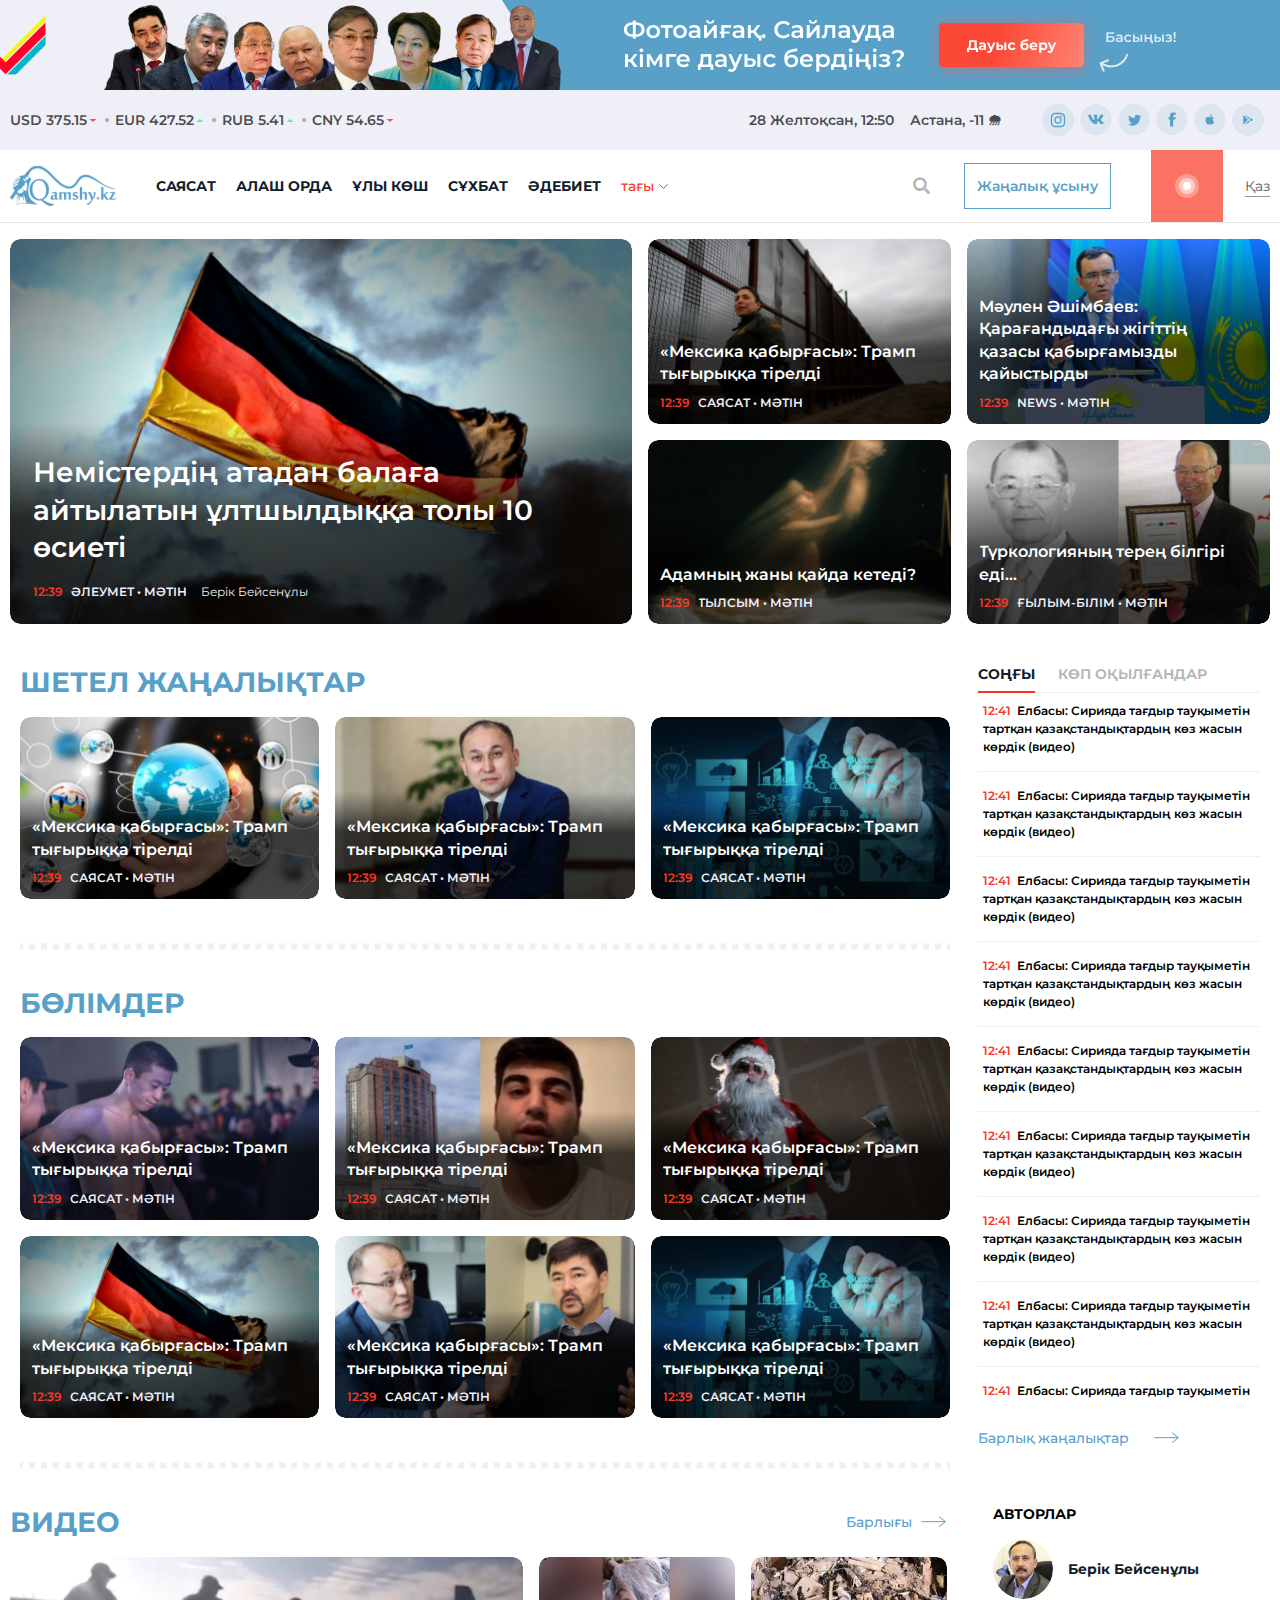
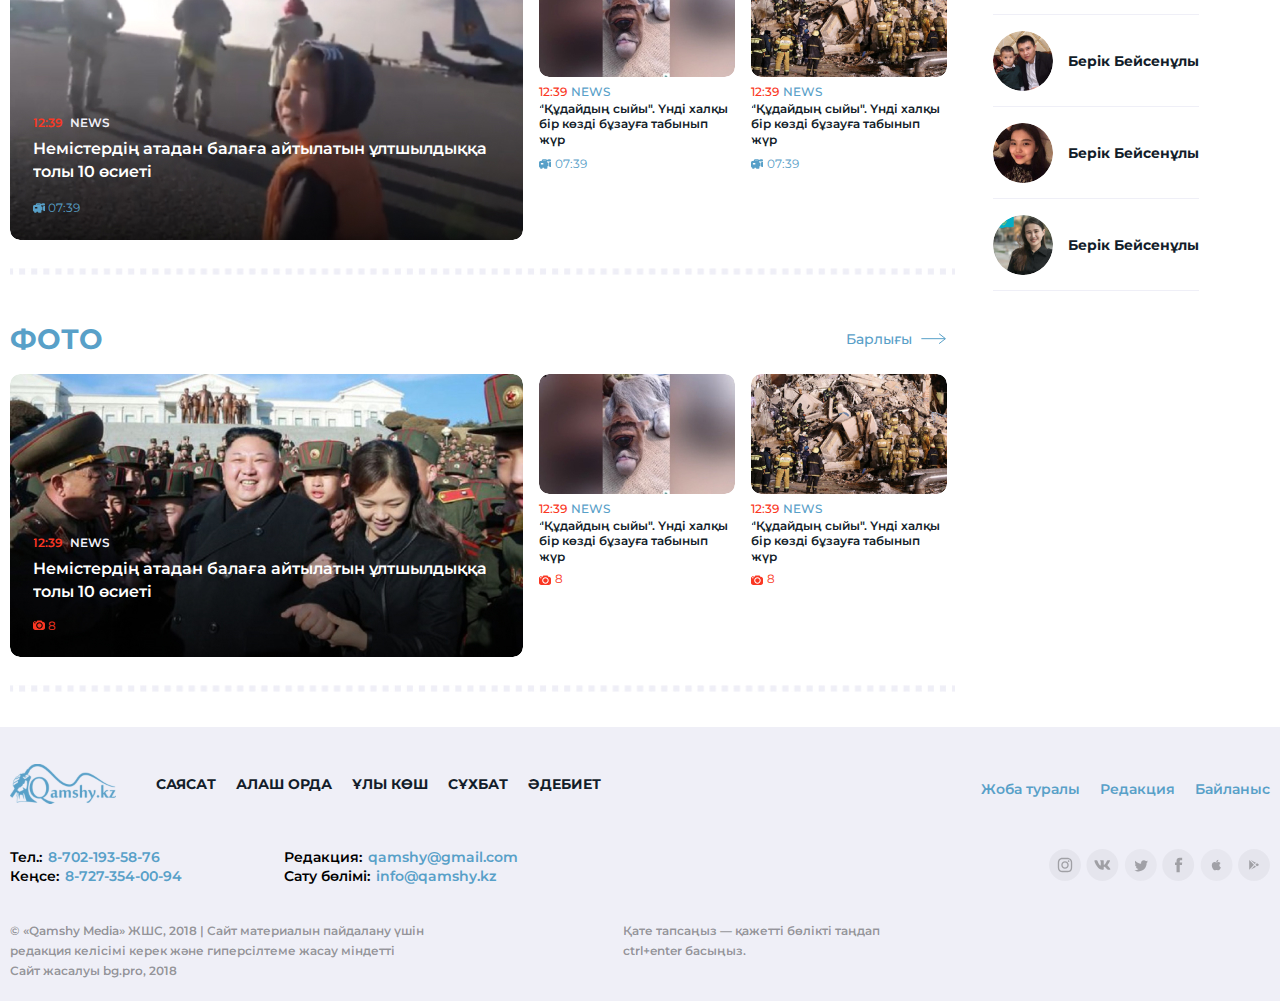
==== commit 828155dc: "changes" ====
--- a/index.html
+++ b/index.html
@@ -1545,7 +1545,7 @@
               <a href="" class="tabs__link">
                 Барлығы
                 <svg
-                  class="svg__tab"
+                  class="svg__tab section"
                   xmlns="http://www.w3.org/2000/svg"
                   width="26"
                   height="12"
@@ -1717,7 +1717,7 @@
               <a href="" class="tabs__link">
                 Барлығы
                 <svg
-                  class="svg__tab"
+                  class="svg__tab section"
                   xmlns="http://www.w3.org/2000/svg"
                   width="26"
                   height="12"
--- a/css/style.css
+++ b/css/style.css
@@ -1 +1 @@
-@charset "UTF-8";@import url("https://fonts.googleapis.com/css2?family=Montserrat&display=swap");*{padding:0;margin:0;border:0}*,:after,:before{-moz-box-sizing:border-box;-webkit-box-sizing:border-box;box-sizing:border-box}:active,:focus{outline:none}a:active,a:focus{outline:none}aside,footer,header,nav{display:block}body,html{height:100%;width:100%;font-size:100%;line-height:1;font-size:16px;-ms-text-size-adjust:100%;-moz-text-size-adjust:100%;-webkit-text-size-adjust:100%;font-family:"Montserrat", sans-serif;scrollbar-color:#58a0c8 #ffffff;scrollbar-width:thin}body::-webkit-scrollbar,html::-webkit-scrollbar{width:5px;height:4px;background-color:#ffffff}body::-webkit-scrollbar-thumb,html::-webkit-scrollbar-thumb{background-color:#58a0c8;border-radius:2px}button,input,textarea{font-family:inherit}input::-ms-clear{display:none}button{cursor:pointer}button::-moz-focus-inner{padding:0;border:0}a,a:visited{text-decoration:none}a:hover{text-decoration:none}ul li{list-style:none}img{vertical-align:top}h1,h2,h3,h4,h5,h6{font-size:inherit;font-weight:400}.container{max-width:1356px;margin:0 auto;padding:0px 10px;width:100%}.header__container{margin:0 auto}.header__banner img{width:100%;height:100%;height:90px;-o-object-fit:cover;object-fit:cover}@media (max-width:1100px){.header__banner img{height:60px}}@media (max-width:780px){.header__banner img{height:40px}}.header__middle{background:#efeff7;padding:14px 10px}.header__middle__content{margin:0 auto;max-width:1320px;display:-webkit-box;display:-ms-flexbox;display:flex;-webkit-box-align:center;-ms-flex-align:center;align-items:center;-webkit-box-pack:justify;-ms-flex-pack:justify;justify-content:space-between;-ms-flex-wrap:wrap;flex-wrap:wrap}.header__middle__left{display:-webkit-box;display:-ms-flexbox;display:flex;-webkit-box-align:center;-ms-flex-align:center;align-items:center;margin:0px 0px 0px 0px}@media (max-width:580px){.header__middle__left{margin:0px 0px 0px 0px}}.header__middle__left ul{display:-webkit-box;display:-ms-flexbox;display:flex;-webkit-box-align:center;-ms-flex-align:center;align-items:center;-ms-flex-wrap:wrap;flex-wrap:wrap}.header__middle__left ul li{display:-webkit-box;display:-ms-flexbox;display:flex;-webkit-box-align:center;-ms-flex-align:center;align-items:center;position:relative;margin-right:18px;font-style:normal;font-weight:600;font-size:14px;line-height:20px;color:rgba(0, 0, 0, 0.7)}.header__middle__left ul li p{white-space:nowrap}.header__middle__left ul li svg{margin-left:2px}.header__middle__left ul li:before{position:absolute;content:".";bottom:0;top:-7px;left:-11px;color:rgba(0, 0, 0, 0.3);font-size:25px}@media (max-width:768px){.header__middle__left ul li:before{display:none}}.header__middle__left ul li:first-child::before{content:unset}.header__middle__right{display:-webkit-box;display:-ms-flexbox;display:flex;-webkit-box-align:center;-ms-flex-align:center;align-items:center;-ms-flex-wrap:wrap;flex-wrap:wrap}.header__social{display:-webkit-box;display:-ms-flexbox;display:flex}.header__social.adapted{display:none}@media (max-width:580px){.header__social.adapted{display:-webkit-box;display:-ms-flexbox;display:flex;margin-top:10px}}.header__social .social__link{display:block;margin-right:6px;-webkit-transition:all ease 0.3s;-o-transition:all ease 0.3s;transition:all ease 0.3s}.header__social .social__link img{max-width:32px;max-height:32px}.header__social .social__link:nth-last-child(){margin-right:0}.header__social .social__link:hover{-webkit-transform:translateY(-4px);-ms-transform:translateY(-4px);transform:translateY(-4px)}@media (max-width:580px){.header__social{display:none}}.date__forecast{display:-webkit-box;display:-ms-flexbox;display:flex;-webkit-box-align:center;-ms-flex-align:center;align-items:center;font-weight:600;font-size:14px;line-height:20px;color:rgba(0, 0, 0, 0.7);margin-right:40px}@media (max-width:580px){.date__forecast{display:none}}.date__forecast .date{margin-right:16px;white-space:nowrap}.date__forecast .forecast{white-space:nowrap}.date__forecast.adapted{display:none;margin-bottom:13px;-webkit-box-orient:vertical;-webkit-box-direction:normal;-ms-flex-direction:column;flex-direction:column;-webkit-box-align:start;-ms-flex-align:start;align-items:flex-start}@media (max-width:580px){.date__forecast.adapted{display:-webkit-box;display:-ms-flexbox;display:flex}}.header__bottom{padding:0px 10px;border-bottom:1px solid #e5e5e5}.header__body{margin:0 auto;max-width:1320px;display:-webkit-box;display:-ms-flexbox;display:flex;-webkit-box-align:center;-ms-flex-align:center;align-items:center;-webkit-box-pack:justify;-ms-flex-pack:justify;justify-content:space-between;-ms-flex-wrap:wrap;flex-wrap:wrap}@media (max-width:725px){.header__body{padding:5px 0px}}.header__bottom__left{display:-webkit-box;display:-ms-flexbox;display:flex;-webkit-box-align:center;-ms-flex-align:center;align-items:center}.header__logo{margin-right:40px}.header__logo img{max-width:106px;max-height:40px}@media (max-width:500px){.header__logo{margin-right:10px}}.header__nav{-webkit-transition:all ease 0.3s;-o-transition:all ease 0.3s;transition:all ease 0.3s;scrollbar-color:#58a0c8 #ffffff;scrollbar-width:thin}.header__nav::-webkit-scrollbar{width:3px;height:4px;background-color:#ffffff}.header__nav::-webkit-scrollbar-thumb{background-color:#58a0c8;border-radius:2px}.header__nav.active{top:0}@media (max-width:1200px){.header__nav{position:fixed;height:100%;width:100%;z-index:10;background-color:#ffffff;top:-100%;left:0;overflow-y:scroll}}.header__nav ul{display:-webkit-box;display:-ms-flexbox;display:flex;-webkit-box-align:center;-ms-flex-align:center;align-items:center}.header__nav ul .drop__down__menu{position:relative}.header__nav ul .drop__down__menu .toggle__menu{position:absolute;top:47px;z-index:3}@media (max-width:1200px){.header__nav ul .drop__down__menu .toggle__menu{position:unset}}.header__nav ul li .header__link{font-weight:bold;font-size:14px;line-height:20px;text-transform:uppercase;color:#131d2a;margin-right:20px;display:block;position:relative}.header__nav ul li .header__link:after{content:"";position:absolute;width:0%;background-color:#131d2a;height:1px;left:50%;bottom:-1px;-webkit-transition:all ease 0.3s;-o-transition:all ease 0.3s;transition:all ease 0.3s}.header__nav ul li .header__link:hover:after{width:100%;left:0}@media (max-width:1200px){.header__nav ul li .header__link{margin-bottom:5px}}@media (max-width:1200px){.header__nav ul{-webkit-box-orient:vertical;-webkit-box-direction:normal;-ms-flex-direction:column;flex-direction:column;-webkit-box-align:start;-ms-flex-align:start;align-items:flex-start;margin-bottom:20px}}@media (max-width:1200px){.header__nav{padding:10px 10px}}.header__nav .adapted__logo{display:none;margin-bottom:15px}.header__nav .adapted__logo img{max-width:106px;max-height:40px}@media (max-width:1200px){.header__nav .adapted__logo{display:block}}.header__bottom__right{display:-webkit-box;display:-ms-flexbox;display:flex;-webkit-box-align:center;-ms-flex-align:center;align-items:center}.header__bottom__right .search{display:-webkit-box;display:-ms-flexbox;display:flex}.header__bottom__right .search .search__btn{background-color:unset;cursor:pointer}.header__bottom__right .search .search__btn .fa-search{color:rgba(0, 0, 0, 0.3);font-size:17px}.header__bottom__right .search__header__form{display:-webkit-box;display:-ms-flexbox;display:flex;-webkit-box-align:center;-ms-flex-align:center;align-items:center;margin-right:34px}@media (max-width:500px){.header__bottom__right .search__header__form{margin-right:0px}}.header__bottom__right .search__header__form .search__header{display:none;padding:5px 8px;max-width:155px;border-bottom:1px solid rgba(0, 0, 0, 0.3);margin-right:5px}.header__bottom__right .search__header__form .search__header.show{display:block}@media (max-width:500px){.header__bottom__right .search__header__form .search__header{max-width:103px}}.header__bottom__right .apdated__none{display:-webkit-box;display:-ms-flexbox;display:flex;-webkit-box-align:center;-ms-flex-align:center;align-items:center}@media (max-width:725px){.header__bottom__right .apdated__none{display:none}}.apdated__none.modal__live{display:none}@media (max-width:725px){.apdated__none.modal__live{display:-webkit-box;display:-ms-flexbox;display:flex;-webkit-box-align:center;-ms-flex-align:center;align-items:center;margin-bottom:20px}}.live__perfomance__btn{background-color:#fa3723;opacity:0.7;padding:24px 24px;-webkit-transition:all ease 0.3s;-o-transition:all ease 0.3s;transition:all ease 0.3s;margin-right:22px}.live__perfomance__btn:hover{background-color:#e72f1a}@media (max-width:1200px){.live__perfomance__btn{padding:15px 20px}}@media (max-width:725px){.live__perfomance__btn{display:-webkit-box;display:-ms-flexbox;display:flex;max-width:64px;max-height:39px;-webkit-box-align:center;-ms-flex-align:center;align-items:center}}.drop__down__menu .menu__toggle__btn{font-weight:500;font-size:14px;line-height:20px;background-color:#ffffff;display:-webkit-box;display:-ms-flexbox;display:flex;-webkit-box-align:center;-ms-flex-align:center;align-items:center;text-transform:lowercase;color:#fa3723}@media (max-width:1200px){.drop__down__menu .menu__toggle__btn{margin-bottom:6px;font-size:15px}}.drop__down__menu .menu__toggle__btn svg{margin-left:5px}.drop__down__menu .toggle__menu{max-width:600px;display:-ms-grid;display:grid;-ms-grid-columns:1fr 1fr 1fr;grid-template-columns:1fr 1fr 1fr;-webkit-column-gap:60px;column-gap:60px;row-gap:30px;padding:20px 20px;background-color:#ffffff;-webkit-box-shadow:0 2px 10px rgba(0, 0, 0, 0.158);box-shadow:0 2px 10px rgba(0, 0, 0, 0.158)}.drop__down__menu .toggle__menu .row{display:-ms-grid;display:grid;-ms-grid-columns:1fr;grid-template-columns:1fr;-webkit-column-gap:10px;column-gap:10px;row-gap:20px}@media (max-width:1200px){.drop__down__menu .toggle__menu{-webkit-box-shadow:unset;box-shadow:unset;padding:10px 5px}}@media (max-width:550px){.drop__down__menu .toggle__menu{-ms-grid-columns:1fr 1fr;grid-template-columns:1fr 1fr}}.header__modal__btn{font-style:normal;font-weight:600;font-size:14px;line-height:20px;padding:12px 12px;background-color:#ffffff;border:1px solid #58a0c8;color:#58a0c8;margin-right:40px;-webkit-transition:all ease 0.3s;-o-transition:all ease 0.3s;transition:all ease 0.3s}.header__modal__btn:hover{border:1px solid #447b99;color:#447b99}@media (max-width:1200px){.header__modal__btn{padding:8px 10px;margin-right:14px}}.toggle__menu__link{list-style:none;font-size:15px;font-weight:500;color:#131d2a;min-width:95px;position:relative}.toggle__menu__link:after{content:"";position:absolute;width:0%;background-color:#131d2a;height:1px;left:50%;bottom:-4px;-webkit-transition:all ease 0.3s;-o-transition:all ease 0.3s;transition:all ease 0.3s}.toggle__menu__link:hover:after{width:100%;left:0}.header__burger{display:none;position:relative;width:30px;height:20px;position:relative;z-index:12;cursor:pointer;margin-left:20px}@media (max-width:1200px){.header__burger{display:block}}.header__burger.active{position:fixed;top:15px;right:10px}.header__burger:before{top:0}.header__burger:after,.header__burger:before{content:"";background-color:#000000;position:absolute;width:100%;height:2px;left:0;-webkit-transition:all 0.3s ease 0s;-o-transition:all 0.3s ease 0s;transition:all 0.3s ease 0s}.header__burger span{position:absolute;background-color:#000000;position:absolute;left:0;width:100%;height:2px;top:9px;-webkit-transition:all 0.3s ease 0s;-o-transition:all 0.3s ease 0s;transition:all 0.3s ease 0s}.header__burger:after{bottom:0}.header__burger.active:before{-webkit-transform:rotate(45deg);-ms-transform:rotate(45deg);transform:rotate(45deg);top:9px}.header__burger.active:after{-webkit-transform:rotate(-45deg);-ms-transform:rotate(-45deg);transform:rotate(-45deg);bottom:9px}.header__burger.active span{-webkit-transform:scale(0);-ms-transform:scale(0);transform:scale(0)}.drop__language{position:relative}.drop__language__btn{font-style:normal;font-weight:normal;font-size:14px;line-height:17px;cursor:pointer;color:rgba(0, 0, 0, 0.7);text-transform:capitalize;position:relative;padding:0px 0px 2px 0px}.drop__language__btn:after{content:"";position:absolute;width:100%;height:1px;bottom:0;left:0;background-color:#979797}.drop__language__btn :after{position:absolute;width:100%;height:1px;bottom:0;left:0;background-color:#979797}.drop__language__content{display:none;-webkit-box-orient:vertical;-webkit-box-direction:normal;-ms-flex-direction:column;flex-direction:column;position:absolute;background-color:#ffffff;padding:10px 10px 5px 10px;border-radius:3px;-webkit-box-shadow:0 2px 10px rgba(0, 0, 0, 0.158);box-shadow:0 2px 10px rgba(0, 0, 0, 0.158);width:65px;top:22px;z-index:3}.drop__language__content a{font-weight:normal;font-size:14px;line-height:17px;cursor:pointer;color:rgba(0, 0, 0, 0.7);text-transform:capitalize;margin-bottom:5px;-webkit-transition:all ease 0.3s;-o-transition:all ease 0.3s;transition:all ease 0.3s}.drop__language__content a:hover{color:rgba(0, 0, 0, 0.993)}.drop__language__content.show{display:-webkit-box;display:-ms-flexbox;display:flex}.main__news{padding:16px 0px 0px 0px}.main__news__body{display:-ms-grid;display:grid;-ms-grid-columns:1fr 1fr;grid-template-columns:1fr 1fr;-webkit-column-gap:16px;column-gap:16px;row-gap:16px}@media (max-width:900px){.main__news__body{-ms-grid-columns:1fr;grid-template-columns:1fr}}.main__news__body .left__block{display:-ms-grid;display:grid;-ms-grid-columns:1fr 1fr;grid-template-columns:1fr 1fr;-webkit-column-gap:16px;column-gap:16px;row-gap:16px}@media (max-width:768px){.main__news__body .left__block{-webkit-column-gap:10px;column-gap:10px;row-gap:10px}}@media (max-width:560px){.main__news__body .left__block{-ms-grid-columns:1fr;grid-template-columns:1fr}}.left__block__news__content{position:absolute;bottom:0;left:0;max-width:288px;padding:12px 12px}@media (max-width:900px){.left__block__news__content{position:unset}}.left__block__news__content .info{display:-webkit-box;display:-ms-flexbox;display:flex;-ms-flex-wrap:nowrap;flex-wrap:nowrap;white-space:nowrap}.left__block__news__content .info .time{font-weight:600;font-size:12px;line-height:18px;margin-right:8px;color:#fa3723}.left__block__news__content .info .speciality{font-weight:600;font-size:12px;line-height:18px;margin-right:14px;text-transform:uppercase;color:#efeff7}@media (max-width:900px){.left__block__news__content .info .speciality{color:#000000}}.left__block__news__content .info .author{font-weight:normal;font-size:12px;line-height:18px;color:#efeff7}@media (max-width:480px){.left__block__news__content .info .author{color:#000000}}.left__block__news__content__title{font-weight:600;font-size:16px;line-height:140%;color:#ffffff;margin-bottom:8px;max-height:90px;overflow:hidden}@media (max-width:1200px){.left__block__news__content__title{line-height:120%;max-height:42px}}@media (max-width:900px){.left__block__news__content__title{color:#000000}}@media (max-width:380px){.left__block__news__content__title{font-size:14px;max-height:36px}}.left__block__news__item{position:relative;overflow:hidden;border-radius:10px;max-height:257px}.left__block__news__item a{border-radius:10px;overflow:hidden}@media (max-width:900px){.left__block__news__item{display:-ms-grid;display:grid;-ms-grid-columns:1fr 2fr;grid-template-columns:1fr 2fr}}.left__block__news__item a{border-radius:10px}.left__block__news__item .subnews__img{-webkit-transition:all ease 0.3s;-o-transition:all ease 0.3s;transition:all ease 0.3s;width:100%;height:100%;border-radius:10px;-o-object-fit:cover;object-fit:cover;max-width:318px;max-height:194px}.left__block__news__item:hover .subnews__img{-webkit-transform:scale(1.08);-ms-transform:scale(1.08);transform:scale(1.08)}.left__block__news__item a{display:block}.main__news__block{position:relative;border-radius:10px;max-width:660px;overflow:hidden}.main__news__block.video{max-height:283px}@media (max-width:1011px){.main__news__block.video{max-width:unset;margin:0px 0px 20px 0px}}.main__news__block .new__img{-o-object-fit:cover;object-fit:cover}@media (max-width:900px){.main__news__block{max-width:unset;max-height:543px}}.main__news__block:hover .new__img{-webkit-transform:scale(1.08);-ms-transform:scale(1.08);transform:scale(1.08)}.main__news__block a{display:block;overflow:hidden;border-radius:10px}.main__news__block .new__img{-webkit-transition:all ease 0.3s;-o-transition:all ease 0.3s;transition:all ease 0.3s;width:100%;height:100%}.main__block__content{position:absolute;bottom:0;left:0;padding:23px 23px}@media (max-width:1200px){.main__block__content{padding:23px 11px}}.main__block__content .title{font-style:normal;font-weight:600;font-size:28px;line-height:135%;display:-webkit-box;display:-ms-flexbox;display:flex;-webkit-box-align:end;-ms-flex-align:end;align-items:flex-end;color:#ffffff;margin-bottom:16px;max-width:527px;max-height:113px;overflow:hidden}@media (max-width:1200px){.main__block__content .title{line-height:125%;font-size:18px;margin-bottom:10px}}@media (max-width:420px){.main__block__content .title{font-size:19px;margin-bottom:10px}}.main__block__content .info{display:-webkit-box;display:-ms-flexbox;display:flex;-ms-flex-wrap:nowrap;flex-wrap:nowrap;white-space:nowrap}.main__block__content .info .time{font-weight:600;font-size:12px;line-height:18px;margin-right:8px;color:#fa3723}.main__block__content .info .speciality{font-weight:600;font-size:12px;line-height:18px;margin-right:14px;text-transform:uppercase;color:#efeff7}.main__block__content .info .author{font-weight:normal;font-size:12px;line-height:18px;color:#efeff7}.main__block__content.video__text .title{font-weight:600;font-size:16px;line-height:23px;color:#ffffff}.main__block__content.video__text .longest{font-size:12px;line-height:18px;display:-webkit-box;display:-ms-flexbox;display:flex;-webkit-box-align:center;-ms-flex-align:center;align-items:center;color:#58a0c8}.main__block__content.video__text .longest svg{margin-right:3px}.main__block__content.video__text .time__speciality{display:-webkit-box;display:-ms-flexbox;display:flex;-webkit-box-align:center;-ms-flex-align:center;align-items:center;margin-bottom:5px}.main__block__content.video__text .time__speciality .time{font-style:normal;font-weight:600;font-size:12px;line-height:18px;margin-right:7px;color:#fa3723}.main__block__content.video__text .time__speciality .speciality{font-weight:600;font-size:12px;line-height:18px;text-transform:uppercase;color:#efeff7}.subnews__block__news{margin:0px 0px 30px 0px;padding:0px 0px 0px 0px;position:relative}.subnews__block__title{font-style:normal;font-weight:bold;font-size:28px;line-height:130%;color:#58a0c8;margin-bottom:16px}@media (max-width:768px){.subnews__block__title{font-size:20px}}.subnews__block_content{display:-ms-grid;display:grid;-ms-grid-columns:1fr 1fr 1fr;grid-template-columns:1fr 1fr 1fr;-webkit-column-gap:16px;column-gap:16px;row-gap:14px;position:relative;padding:0px 0px 16px 0px}@media (max-width:900px){.subnews__block_content{-ms-grid-columns:1fr;grid-template-columns:1fr}}.subnews__block_content__block{position:relative;padding:0px 0px 35px 0px;margin:0px 0px 35px 0px}@media (max-width:1200px){.subnews__block_content__block{padding:0px 0px 10px 0px;margin:0px 0px 10px 0px}}.subnews__block_content__block .block__line{position:absolute;bottom:0;width:100%;left:0;max-width:100%}.subnews__content{margin-right:16px;width:75%}@media (max-width:560px){.subnews__content{width:100%}}.subnews__block{margin:40px 0px 0px 0px}.subnews__block .container{display:-webkit-box;display:-ms-flexbox;display:flex;-webkit-box-pack:justify;-ms-flex-pack:justify;justify-content:space-between}@media (max-width:560px){.subnews__block .container{-webkit-box-orient:vertical;-webkit-box-direction:normal;-ms-flex-direction:column;flex-direction:column}}.tabs__nav{display:-webkit-box;display:-ms-flexbox;display:flex;border-bottom:1px solid #efeff7;padding:0px 0px 8px 0px;margin:0px 0px 9px 0px}.tabs__nav__btn{display:block;position:relative;font-weight:bold;font-size:14px;line-height:20px;text-align:center;text-transform:uppercase;color:rgba(0, 0, 0, 0.3);background-color:#ffffff;margin-right:23px}.tabs__nav__btn:after{content:"";position:absolute;bottom:-9px;left:50%;height:1px;width:0;background-color:#131d2a;-webkit-transition:all ease 0.3s;-o-transition:all ease 0.3s;transition:all ease 0.3s}.tabs__nav__btn.active{color:#131d2a}.tabs__nav__btn.active:after{content:"";position:absolute;bottom:-9px;left:0;height:2px;width:100%;background-color:#fa3723}.subnews__block__tabs{max-width:282px;min-width:282px;margin-bottom:30px}@media (max-width:700px){.subnews__block__tabs{max-width:231px;min-width:unset}}@media (max-width:560px){.subnews__block__tabs{max-width:unset}}.subnews__block__tabs .tabs__content{max-height:700px;overflow-y:scroll;scrollbar-color:#58a0c8 #ffffff;scrollbar-width:thin}.subnews__block__tabs .tabs__content::-webkit-scrollbar{width:2px;height:4px;background-color:#ffffff}.subnews__block__tabs .tabs__content::-webkit-scrollbar-thumb{background-color:#58a0c8;border-radius:2px}@media (max-width:1100px){.subnews__block__tabs .tabs__content{max-height:471px}}.tabs__item{display:none}.tabs__item.active{display:block}.tabs__item__text{font-style:normal;font-weight:600;font-size:12px;line-height:18px;color:#000000;padding:0px 5px 15px 5px;margin-bottom:15px;border-bottom:1px solid #efeff7;max-height:70px;overflow:hidden}.tabs__item__text .tabs__item__time{color:#fa3723;margin-right:3px}.subnews__block .left__block__news__item{max-width:unset}.tabs__link{font-style:normal;font-weight:500;font-size:14px;line-height:20px;color:#58a0c8;display:-webkit-box;display:-ms-flexbox;display:flex;-webkit-box-align:center;-ms-flex-align:center;align-items:center;width:-webkit-fit-content;width:-moz-fit-content;width:fit-content;margin-top:26px}.tabs__link .svg__tab{margin-left:25px;-webkit-transition:all ease 0.3s;-o-transition:all ease 0.3s;transition:all ease 0.3s}.tabs__link:hover .svg__tab{-webkit-transform:translateX(5px);-ms-transform:translateX(5px);transform:translateX(5px)}.video__news__left{display:-webkit-box;display:-ms-flexbox;display:flex;width:100%;margin-right:35px;position:relative;padding:0px 0px 35px 0px;margin-bottom:35px}@media (max-width:1011px){.video__news__left{-webkit-box-orient:vertical;-webkit-box-direction:normal;-ms-flex-direction:column;flex-direction:column}}.video__news__left .block__line{position:absolute;bottom:0;left:0;max-width:100%;width:100%}.video__news__left .info .photo__icon{margin-right:3px}.video__subnews__block{display:-ms-grid;display:grid;-ms-grid-columns:1fr 1fr;grid-template-columns:1fr 1fr;-webkit-column-gap:16px;column-gap:16px;row-gap:16px}@media (max-width:620px){.video__subnews__block{-ms-grid-columns:1fr;grid-template-columns:1fr}}.video__subnews__block .item{max-width:196px}@media (max-width:1011px){.video__subnews__block .item{display:-webkit-box;display:-ms-flexbox;display:flex;max-width:unset}}.video__subnews__block .item a{display:block;border-radius:10px}.video__subnews__block .item .item__img__block{max-width:196px;max-height:120px;border-radius:10px;overflow:hidden;margin-bottom:6px}@media (max-width:1011px){.video__subnews__block .item .item__img__block{margin:0px 10px 0px 0px}}.video__subnews__block .item .item__img{max-width:196px;-o-object-fit:cover;object-fit:cover;border-radius:10px;-webkit-transition:all ease 0.3s;-o-transition:all ease 0.3s;transition:all ease 0.3s}.video__subnews__block .item:hover .item__img{-webkit-transform:scale(1.1);-ms-transform:scale(1.1);transform:scale(1.1)}.video__subnews__block .item__content .time__speciality{display:-webkit-box;display:-ms-flexbox;display:flex}.video__subnews__block .item__content .time__speciality .time{font-style:normal;font-weight:500;font-size:12px;line-height:18px;display:-webkit-box;display:-ms-flexbox;display:flex;-webkit-box-align:center;-ms-flex-align:center;align-items:center;margin-right:4px;color:#fa3723}.video__subnews__block .item__content .time__speciality .speciality{font-weight:500;font-size:12px;line-height:18px;display:-webkit-box;display:-ms-flexbox;display:flex;-webkit-box-align:center;-ms-flex-align:center;align-items:center;text-transform:uppercase;color:#58a0c8}.video__subnews__block .item__content .main__text{font-style:normal;font-weight:600;font-size:12px;line-height:130%;margin-bottom:8px;max-width:196px;max-height:47px;overflow:hidden;color:#131d2a}.video__subnews__block .item__content .longest{font-style:normal;font-weight:normal;font-size:12px;line-height:18px;display:-webkit-box;display:-ms-flexbox;display:flex;-webkit-box-align:center;-ms-flex-align:center;align-items:center;color:#58a0c8}.video__subnews__block .item__content .longest svg{margin-right:4px}.video__news__title__link{display:-webkit-box;display:-ms-flexbox;display:flex;-webkit-box-pack:justify;-ms-flex-pack:justify;justify-content:space-between;-webkit-box-align:center;-ms-flex-align:center;align-items:center;margin-bottom:16px;max-width:937px}.video__news__title__link .tabs__link{margin:0px 0px 0px 0px}.video__news__title{font-style:normal;font-weight:bold;font-size:28px;line-height:130%;color:#58a0c8}@media (max-width:768px){.video__news__title{font-size:20px}}.video__news__container{display:-webkit-box;display:-ms-flexbox;display:flex;-webkit-box-pack:justify;-ms-flex-pack:justify;justify-content:space-between}.video__news__container .main__news__block{margin-right:16px}@media (max-width:1011px){.video__news__container .main__news__block{margin-right:0}}.video__news__container .left__block{width:75%}@media (max-width:800px){.video__news__container .left__block{width:100%}}@media (max-width:800px){.video__news__container{-webkit-box-orient:vertical;-webkit-box-direction:normal;-ms-flex-direction:column;flex-direction:column}}.video__news__container .amount__text{font-style:normal;font-weight:normal;font-size:12px;line-height:120%;display:-webkit-box;display:-ms-flexbox;display:flex;-webkit-box-align:center;-ms-flex-align:center;align-items:center;color:#fa3723}.video__news__right{width:22%;margin-bottom:20px}@media (max-width:800px){.video__news__right{width:100%}}.video__news__right__content{scrollbar-color:#58a0c8 #ffffff;scrollbar-width:thin}@media (max-width:800px){.video__news__right__content{display:-ms-grid;display:grid;-ms-grid-columns:1fr 1fr;grid-template-columns:1fr 1fr;-webkit-column-gap:10px;column-gap:10px}}@media (max-width:450px){.video__news__right__content{-ms-grid-columns:1fr;grid-template-columns:1fr}}.video__news__right__content.authors{max-height:362px;overflow-y:scroll}.video__news__right__content::-webkit-scrollbar{width:2px;height:4px;background-color:#ffffff}.video__news__right__content::-webkit-scrollbar-thumb{background-color:#58a0c8;border-radius:2px}.video__news__right__title{font-style:normal;font-weight:bold;font-size:14px;line-height:20px;display:-webkit-box;display:-ms-flexbox;display:flex;-webkit-box-align:center;-ms-flex-align:center;align-items:center;text-transform:uppercase;margin-bottom:15px;color:#000000}.video__news__right__item{display:-webkit-box;display:-ms-flexbox;display:flex;width:-webkit-fit-content;width:-moz-fit-content;width:fit-content;-webkit-box-align:center;-ms-flex-align:center;align-items:center;margin-bottom:16px;border-bottom:1px solid #efeff7;padding:0px 0px 15px 0px}.video__news__right__item img{border-radius:50%;max-width:60px;max-height:60px;min-width:60px;min-height:60px;width:100%;height:100%;-o-object-fit:cover;object-fit:cover;margin-right:15px}.video__news__right__item .name{font-style:normal;font-weight:bold;font-size:14px;line-height:20px;color:#131d2a;max-height:60px;overflow:hidden}footer{background-color:#efeff7;padding:37px 0px 20px 0px}@media (max-width:768px){footer{padding:23px 0px 20px 0px}}.footer__up{display:-webkit-box;display:-ms-flexbox;display:flex;-webkit-box-pack:justify;-ms-flex-pack:justify;justify-content:space-between;margin-bottom:35px;-ms-flex-wrap:wrap;flex-wrap:wrap}@media (max-width:768px){.footer__up{-webkit-box-orient:vertical;-webkit-box-direction:normal;-ms-flex-direction:column;flex-direction:column;margin-bottom:18px}}.footer__up__left{display:-webkit-box;display:-ms-flexbox;display:flex;-webkit-box-align:center;-ms-flex-align:center;align-items:center;margin-bottom:10px}@media (max-width:768px){.footer__up__left{-webkit-box-orient:vertical;-webkit-box-direction:normal;-ms-flex-direction:column;flex-direction:column}}.footer__up__left .logo{max-width:106px;max-height:40px;margin-right:40px}@media (max-width:768px){.footer__up__left .logo{margin:0px 0px 10px 0px}}.footer__nav ul{display:-webkit-box;display:-ms-flexbox;display:flex}@media (max-width:500px){.footer__nav ul{-webkit-box-orient:vertical;-webkit-box-direction:normal;-ms-flex-direction:column;flex-direction:column;-webkit-box-align:center;-ms-flex-align:center;align-items:center}}.footer__nav ul li{margin-right:20px}@media (max-width:500px){.footer__nav ul li{margin:0px 0px 7px 0px}}.footer__nav ul li .footer__link{font-style:normal;font-weight:bold;font-size:14px;line-height:20px;text-transform:uppercase;color:#131d2a}.footer__up__right{display:-webkit-box;display:-ms-flexbox;display:flex;-webkit-box-align:center;-ms-flex-align:center;align-items:center}@media (max-width:768px){.footer__up__right{-webkit-box-pack:center;-ms-flex-pack:center;justify-content:center}}.footer__up__right ul{display:-webkit-box;display:-ms-flexbox;display:flex}.footer__up__right ul li{margin-left:20px}@media (max-width:768px){.footer__up__right ul li{margin:0px 15px 0px 0px}}.footer__up__right ul li .other__link{font-style:normal;font-weight:600;font-size:14px;line-height:20px;color:#58a0c8;-webkit-transition:all ease 0.3s;-o-transition:all ease 0.3s;transition:all ease 0.3s}.footer__up__right ul li .other__link:hover{color:#4180a2}.footer__up__right .social__links{display:-webkit-box;display:-ms-flexbox;display:flex;-webkit-box-align:center;-ms-flex-align:center;align-items:center}.footer__up__right .social__links__item{margin-left:5px;display:block;-webkit-transition:all ease 0.3s;-o-transition:all ease 0.3s;transition:all ease 0.3s}.footer__up__right .social__links__item:hover{-webkit-transform:translateY(-3px);-ms-transform:translateY(-3px);transform:translateY(-3px)}.footer__middle{display:-webkit-box;display:-ms-flexbox;display:flex;-webkit-box-pack:justify;-ms-flex-pack:justify;justify-content:space-between;-webkit-box-align:center;-ms-flex-align:center;align-items:center;margin-bottom:37px}@media (max-width:768px){.footer__middle{-webkit-box-orient:vertical;-webkit-box-direction:normal;-ms-flex-direction:column;flex-direction:column;-webkit-box-align:center;-ms-flex-align:center;align-items:center;margin-bottom:20px}}.footer__middle__left{display:-ms-grid;display:grid;-ms-grid-columns:1fr 1fr;grid-template-columns:1fr 1fr;-webkit-column-gap:40px;column-gap:40px;row-gap:5px}@media (max-width:768px){.footer__middle__left{-ms-grid-columns:1fr;grid-template-columns:1fr;justify-items:center;margin-bottom:15px}}.footer__middle__left a{font-style:normal;font-weight:600;font-size:14px;line-height:100%;color:#000000}@media (max-width:768px){.footer__middle__left a{margin-bottom:5px}}.footer__middle__left a span{color:#58a0c8;margin-left:2px}.footer__bottom{display:-webkit-box;display:-ms-flexbox;display:flex;-webkit-box-pack:justify;-ms-flex-pack:justify;justify-content:space-between;-webkit-box-orient:vertical;-webkit-box-direction:normal;-ms-flex-direction:column;flex-direction:column}.footer__bottom__left{display:-webkit-box;display:-ms-flexbox;display:flex}@media (max-width:768px){.footer__bottom__left{-webkit-box-orient:vertical;-webkit-box-direction:normal;-ms-flex-direction:column;flex-direction:column;-webkit-box-align:center;-ms-flex-align:center;align-items:center}}.footer__bottom__left .text{font-style:normal;font-weight:600;font-size:12px;line-height:20px;color:rgba(0, 0, 0, 0.4)}@media (max-width:768px){.footer__bottom__left .text{line-height:18px}}.footer__bottom__left .text.left{max-width:468px;margin-right:145px}@media (max-width:1200px){.footer__bottom__left .text.left{margin-right:50px}}@media (max-width:768px){.footer__bottom__left .text.left{margin:0px 0px 7px 0px;text-align:center}}.footer__bottom__left .text.right{max-width:300px;margin-right:15px}@media (max-width:768px){.footer__bottom__left .text.right{margin:0px 0px 7px 0px;text-align:center}}.footer__bottom__right{display:-webkit-box;display:-ms-flexbox;display:flex;-webkit-box-align:center;-ms-flex-align:center;align-items:center}@media (max-width:768px){.footer__bottom__right{-webkit-box-orient:vertical;-webkit-box-direction:normal;-ms-flex-direction:column;flex-direction:column;margin:0px 0px 0px 0px;text-align:center}}.footer__bottom__right .bs_logo{font-style:normal;font-weight:600;font-size:12px;line-height:20px;color:rgba(0, 0, 0, 0.4)}.tabs__content2{max-height:720px}.tabs__content2 .tabs__item2{display:none}.tabs__content2 .tabs__item2.active{display:block}.tabs__nav2{display:-webkit-box;display:-ms-flexbox;display:flex;margin-bottom:15px}.tabs__nav2 .tabs__nav__btn2{background-color:#ffffff;font-style:normal;font-weight:600;font-size:12px;line-height:18px;display:-webkit-box;display:-ms-flexbox;display:flex;-webkit-box-align:center;-ms-flex-align:center;align-items:center;text-align:center;color:rgba(0, 0, 0, 0.6);margin-right:5px;padding:2px 5px}.tabs__nav2 .tabs__nav__btn2.active{border:1px solid #fa3723;color:#000000}.tabs__item2__block{display:-webkit-box;display:-ms-flexbox;display:flex;border-bottom:1px solid #efeff7;padding:0px 0px 9px 0px;margin:0px 0px 15px 0px}.tabs__item2__block img{max-width:86px;max-width:86px;max-height:60px;min-height:60px;margin-right:7px}.tabs__item2__block .content .text{font-style:normal;font-weight:600;font-size:12px;line-height:120%;color:#000000;margin-bottom:15px;max-height:40px;max-width:182px;overflow:hidden}@media (max-width:560px){.tabs__item2__block .content .text{max-width:unset}}.tabs__item2__block .content .info{display:-webkit-box;display:-ms-flexbox;display:flex;-webkit-box-align:center;-ms-flex-align:center;align-items:center;-ms-flex-wrap:nowrap;flex-wrap:nowrap;white-space:nowrap}.tabs__item2__block .content .info .time{font-weight:normal;font-size:12px;line-height:120%;color:#58a0c8;margin-right:10px}.tabs__item2__block .content .info .play{margin-right:4px}.tabs__item2__block .content .info .longest{font-style:normal;font-weight:600;font-size:12px;line-height:120%;color:rgba(0, 0, 0, 0.3);margin-right:10px}.tabs__item2__block .content .info .earpods{margin-right:4px}.tabs__item2__block .content .info .amount{font-style:normal;font-weight:500;font-size:12px;line-height:120%;color:#58a0c8}+@charset "UTF-8";@import url("https://fonts.googleapis.com/css2?family=Montserrat&display=swap");*{padding:0;margin:0;border:0}*,:after,:before{-moz-box-sizing:border-box;-webkit-box-sizing:border-box;box-sizing:border-box}:active,:focus{outline:none}a:active,a:focus{outline:none}aside,footer,header,nav{display:block}body,html{height:100%;width:100%;font-size:100%;line-height:1;font-size:16px;-ms-text-size-adjust:100%;-moz-text-size-adjust:100%;-webkit-text-size-adjust:100%;font-family:"Montserrat", sans-serif;scrollbar-color:#58a0c8 #ffffff;scrollbar-width:thin}body::-webkit-scrollbar,html::-webkit-scrollbar{width:5px;height:4px;background-color:#ffffff}body::-webkit-scrollbar-thumb,html::-webkit-scrollbar-thumb{background-color:#58a0c8;border-radius:2px}button,input,textarea{font-family:inherit}input::-ms-clear{display:none}button{cursor:pointer}button::-moz-focus-inner{padding:0;border:0}a,a:visited{text-decoration:none}a:hover{text-decoration:none}ul li{list-style:none}img{vertical-align:top}h1,h2,h3,h4,h5,h6{font-size:inherit;font-weight:400}.container{max-width:1356px;margin:0 auto;padding:0px 10px;width:100%}.header__container{margin:0 auto}.header__banner img{width:100%;height:100%;height:90px;-o-object-fit:cover;object-fit:cover}@media (max-width:1100px){.header__banner img{height:60px}}@media (max-width:780px){.header__banner img{height:40px}}.header__middle{background:#efeff7;padding:14px 10px}.header__middle__content{margin:0 auto;max-width:1320px;display:-webkit-box;display:-ms-flexbox;display:flex;-webkit-box-align:center;-ms-flex-align:center;align-items:center;-webkit-box-pack:justify;-ms-flex-pack:justify;justify-content:space-between;-ms-flex-wrap:wrap;flex-wrap:wrap}.header__middle__left{display:-webkit-box;display:-ms-flexbox;display:flex;-webkit-box-align:center;-ms-flex-align:center;align-items:center;margin:0px 0px 0px 0px}@media (max-width:580px){.header__middle__left{margin:0px 0px 0px 0px}}.header__middle__left ul{display:-webkit-box;display:-ms-flexbox;display:flex;-webkit-box-align:center;-ms-flex-align:center;align-items:center;-ms-flex-wrap:wrap;flex-wrap:wrap}.header__middle__left ul li{display:-webkit-box;display:-ms-flexbox;display:flex;-webkit-box-align:center;-ms-flex-align:center;align-items:center;position:relative;margin-right:18px;font-style:normal;font-weight:600;font-size:14px;line-height:20px;color:rgba(0, 0, 0, 0.7)}.header__middle__left ul li p{white-space:nowrap}.header__middle__left ul li svg{margin-left:2px}.header__middle__left ul li:before{position:absolute;content:".";bottom:0;top:-7px;left:-11px;color:rgba(0, 0, 0, 0.3);font-size:25px}@media (max-width:768px){.header__middle__left ul li:before{display:none}}.header__middle__left ul li:first-child::before{content:unset}.header__middle__right{display:-webkit-box;display:-ms-flexbox;display:flex;-webkit-box-align:center;-ms-flex-align:center;align-items:center;-ms-flex-wrap:wrap;flex-wrap:wrap}.header__social{display:-webkit-box;display:-ms-flexbox;display:flex}.header__social.adapted{display:none}@media (max-width:580px){.header__social.adapted{display:-webkit-box;display:-ms-flexbox;display:flex;margin-top:10px}}.header__social .social__link{display:block;margin-right:6px;-webkit-transition:all ease 0.3s;-o-transition:all ease 0.3s;transition:all ease 0.3s}.header__social .social__link img{max-width:32px;max-height:32px}.header__social .social__link:nth-last-child(){margin-right:0}.header__social .social__link:hover{-webkit-transform:translateY(-4px);-ms-transform:translateY(-4px);transform:translateY(-4px)}@media (max-width:580px){.header__social{display:none}}.date__forecast{display:-webkit-box;display:-ms-flexbox;display:flex;-webkit-box-align:center;-ms-flex-align:center;align-items:center;font-weight:600;font-size:14px;line-height:20px;color:rgba(0, 0, 0, 0.7);margin-right:40px}@media (max-width:580px){.date__forecast{display:none}}.date__forecast .date{margin-right:16px;white-space:nowrap}.date__forecast .forecast{white-space:nowrap}.date__forecast.adapted{display:none;margin-bottom:13px;-webkit-box-orient:vertical;-webkit-box-direction:normal;-ms-flex-direction:column;flex-direction:column;-webkit-box-align:start;-ms-flex-align:start;align-items:flex-start}@media (max-width:580px){.date__forecast.adapted{display:-webkit-box;display:-ms-flexbox;display:flex}}.header__bottom{padding:0px 10px;border-bottom:1px solid #e5e5e5}.header__body{margin:0 auto;max-width:1320px;display:-webkit-box;display:-ms-flexbox;display:flex;-webkit-box-align:center;-ms-flex-align:center;align-items:center;-webkit-box-pack:justify;-ms-flex-pack:justify;justify-content:space-between;-ms-flex-wrap:wrap;flex-wrap:wrap}@media (max-width:725px){.header__body{padding:5px 0px}}.header__bottom__left{display:-webkit-box;display:-ms-flexbox;display:flex;-webkit-box-align:center;-ms-flex-align:center;align-items:center}.header__logo{margin-right:40px}.header__logo img{max-width:106px;max-height:40px}@media (max-width:500px){.header__logo{margin-right:10px}}.header__nav{-webkit-transition:all ease 0.3s;-o-transition:all ease 0.3s;transition:all ease 0.3s;scrollbar-color:#58a0c8 #ffffff;scrollbar-width:thin}.header__nav::-webkit-scrollbar{width:3px;height:4px;background-color:#ffffff}.header__nav::-webkit-scrollbar-thumb{background-color:#58a0c8;border-radius:2px}.header__nav.active{top:0}@media (max-width:1200px){.header__nav{position:fixed;height:100%;width:100%;z-index:10;background-color:#ffffff;top:-100%;left:0;overflow-y:scroll}}.header__nav ul{display:-webkit-box;display:-ms-flexbox;display:flex;-webkit-box-align:center;-ms-flex-align:center;align-items:center}.header__nav ul .drop__down__menu{position:relative}.header__nav ul .drop__down__menu .toggle__menu{position:absolute;top:47px;z-index:3}@media (max-width:1200px){.header__nav ul .drop__down__menu .toggle__menu{position:unset}}.header__nav ul li .header__link{font-weight:bold;font-size:14px;line-height:20px;text-transform:uppercase;color:#131d2a;margin-right:20px;display:block;position:relative}.header__nav ul li .header__link:after{content:"";position:absolute;width:0%;background-color:#131d2a;height:1px;left:50%;bottom:-1px;-webkit-transition:all ease 0.3s;-o-transition:all ease 0.3s;transition:all ease 0.3s}.header__nav ul li .header__link:hover:after{width:100%;left:0}@media (max-width:1200px){.header__nav ul li .header__link{margin-bottom:5px}}@media (max-width:1200px){.header__nav ul{-webkit-box-orient:vertical;-webkit-box-direction:normal;-ms-flex-direction:column;flex-direction:column;-webkit-box-align:start;-ms-flex-align:start;align-items:flex-start;margin-bottom:20px}}@media (max-width:1200px){.header__nav{padding:10px 10px}}.header__nav .adapted__logo{display:none;margin-bottom:15px}.header__nav .adapted__logo img{max-width:106px;max-height:40px}@media (max-width:1200px){.header__nav .adapted__logo{display:block}}.header__bottom__right{display:-webkit-box;display:-ms-flexbox;display:flex;-webkit-box-align:center;-ms-flex-align:center;align-items:center}.header__bottom__right .search{display:-webkit-box;display:-ms-flexbox;display:flex}.header__bottom__right .search .search__btn{background-color:unset;cursor:pointer}.header__bottom__right .search .search__btn .fa-search{color:rgba(0, 0, 0, 0.3);font-size:17px}.header__bottom__right .search__header__form{display:-webkit-box;display:-ms-flexbox;display:flex;-webkit-box-align:center;-ms-flex-align:center;align-items:center;margin-right:34px}@media (max-width:500px){.header__bottom__right .search__header__form{margin-right:0px}}.header__bottom__right .search__header__form .search__header{display:none;padding:5px 8px;max-width:155px;border-bottom:1px solid rgba(0, 0, 0, 0.3);margin-right:5px}.header__bottom__right .search__header__form .search__header.show{display:block}@media (max-width:500px){.header__bottom__right .search__header__form .search__header{max-width:103px}}.header__bottom__right .apdated__none{display:-webkit-box;display:-ms-flexbox;display:flex;-webkit-box-align:center;-ms-flex-align:center;align-items:center}@media (max-width:725px){.header__bottom__right .apdated__none{display:none}}.apdated__none.modal__live{display:none}@media (max-width:725px){.apdated__none.modal__live{display:-webkit-box;display:-ms-flexbox;display:flex;-webkit-box-align:center;-ms-flex-align:center;align-items:center;margin-bottom:20px}}.live__perfomance__btn{background-color:#fa3723;opacity:0.7;padding:24px 24px;-webkit-transition:all ease 0.3s;-o-transition:all ease 0.3s;transition:all ease 0.3s;margin-right:22px}.live__perfomance__btn:hover{background-color:#e72f1a}@media (max-width:1200px){.live__perfomance__btn{padding:15px 20px}}@media (max-width:725px){.live__perfomance__btn{display:-webkit-box;display:-ms-flexbox;display:flex;max-width:64px;max-height:39px;-webkit-box-align:center;-ms-flex-align:center;align-items:center}}.drop__down__menu .menu__toggle__btn{font-weight:500;font-size:14px;line-height:20px;background-color:#ffffff;display:-webkit-box;display:-ms-flexbox;display:flex;-webkit-box-align:center;-ms-flex-align:center;align-items:center;text-transform:lowercase;color:#fa3723}@media (max-width:1200px){.drop__down__menu .menu__toggle__btn{margin-bottom:6px;font-size:15px}}.drop__down__menu .menu__toggle__btn svg{margin-left:5px}.drop__down__menu .toggle__menu{max-width:600px;display:-ms-grid;display:grid;-ms-grid-columns:1fr 1fr 1fr;grid-template-columns:1fr 1fr 1fr;-webkit-column-gap:60px;column-gap:60px;row-gap:30px;padding:20px 20px;background-color:#ffffff;-webkit-box-shadow:0 2px 10px rgba(0, 0, 0, 0.158);box-shadow:0 2px 10px rgba(0, 0, 0, 0.158)}.drop__down__menu .toggle__menu .row{display:-ms-grid;display:grid;-ms-grid-columns:1fr;grid-template-columns:1fr;-webkit-column-gap:10px;column-gap:10px;row-gap:20px}@media (max-width:1200px){.drop__down__menu .toggle__menu{-webkit-box-shadow:unset;box-shadow:unset;padding:10px 5px}}@media (max-width:550px){.drop__down__menu .toggle__menu{-ms-grid-columns:1fr 1fr;grid-template-columns:1fr 1fr}}.header__modal__btn{font-style:normal;font-weight:600;font-size:14px;line-height:20px;padding:12px 12px;background-color:#ffffff;border:1px solid #58a0c8;color:#58a0c8;margin-right:40px;-webkit-transition:all ease 0.3s;-o-transition:all ease 0.3s;transition:all ease 0.3s}.header__modal__btn:hover{border:1px solid #447b99;color:#447b99}@media (max-width:1200px){.header__modal__btn{padding:8px 10px;margin-right:14px}}.toggle__menu__link{list-style:none;font-size:15px;font-weight:500;color:#131d2a;min-width:95px;position:relative}.toggle__menu__link:after{content:"";position:absolute;width:0%;background-color:#131d2a;height:1px;left:50%;bottom:-4px;-webkit-transition:all ease 0.3s;-o-transition:all ease 0.3s;transition:all ease 0.3s}.toggle__menu__link:hover:after{width:100%;left:0}.header__burger{display:none;position:relative;width:30px;height:20px;position:relative;z-index:12;cursor:pointer;margin-left:20px}@media (max-width:1200px){.header__burger{display:block}}.header__burger.active{position:fixed;top:15px;right:10px}.header__burger:before{top:0}.header__burger:after,.header__burger:before{content:"";background-color:#000000;position:absolute;width:100%;height:2px;left:0;-webkit-transition:all 0.3s ease 0s;-o-transition:all 0.3s ease 0s;transition:all 0.3s ease 0s}.header__burger span{position:absolute;background-color:#000000;position:absolute;left:0;width:100%;height:2px;top:9px;-webkit-transition:all 0.3s ease 0s;-o-transition:all 0.3s ease 0s;transition:all 0.3s ease 0s}.header__burger:after{bottom:0}.header__burger.active:before{-webkit-transform:rotate(45deg);-ms-transform:rotate(45deg);transform:rotate(45deg);top:9px}.header__burger.active:after{-webkit-transform:rotate(-45deg);-ms-transform:rotate(-45deg);transform:rotate(-45deg);bottom:9px}.header__burger.active span{-webkit-transform:scale(0);-ms-transform:scale(0);transform:scale(0)}.drop__language{position:relative}.drop__language__btn{font-style:normal;font-weight:normal;font-size:14px;line-height:17px;cursor:pointer;color:rgba(0, 0, 0, 0.7);text-transform:capitalize;position:relative;padding:0px 0px 2px 0px}.drop__language__btn:after{content:"";position:absolute;width:100%;height:1px;bottom:0;left:0;background-color:#979797}.drop__language__btn :after{position:absolute;width:100%;height:1px;bottom:0;left:0;background-color:#979797}.drop__language__content{display:none;-webkit-box-orient:vertical;-webkit-box-direction:normal;-ms-flex-direction:column;flex-direction:column;position:absolute;background-color:#ffffff;padding:10px 10px 5px 10px;border-radius:3px;-webkit-box-shadow:0 2px 10px rgba(0, 0, 0, 0.158);box-shadow:0 2px 10px rgba(0, 0, 0, 0.158);width:65px;top:22px;z-index:3}.drop__language__content a{font-weight:normal;font-size:14px;line-height:17px;cursor:pointer;color:rgba(0, 0, 0, 0.7);text-transform:capitalize;margin-bottom:5px;-webkit-transition:all ease 0.3s;-o-transition:all ease 0.3s;transition:all ease 0.3s}.drop__language__content a:hover{color:rgba(0, 0, 0, 0.993)}.drop__language__content.show{display:-webkit-box;display:-ms-flexbox;display:flex}.main__news{padding:16px 0px 0px 0px}.main__news__body{display:-ms-grid;display:grid;-ms-grid-columns:1fr 1fr;grid-template-columns:1fr 1fr;-webkit-column-gap:16px;column-gap:16px;row-gap:16px}@media (max-width:900px){.main__news__body{-ms-grid-columns:1fr;grid-template-columns:1fr}}.main__news__body .left__block{display:-ms-grid;display:grid;-ms-grid-columns:1fr 1fr;grid-template-columns:1fr 1fr;-webkit-column-gap:16px;column-gap:16px;row-gap:16px}@media (max-width:768px){.main__news__body .left__block{-webkit-column-gap:10px;column-gap:10px;row-gap:10px}}@media (max-width:560px){.main__news__body .left__block{-ms-grid-columns:1fr;grid-template-columns:1fr}}.left__block__news__content{position:absolute;bottom:0;left:0;max-width:288px;padding:12px 12px}@media (max-width:900px){.left__block__news__content{position:unset}}.left__block__news__content .info{display:-webkit-box;display:-ms-flexbox;display:flex;-ms-flex-wrap:nowrap;flex-wrap:nowrap;white-space:nowrap}.left__block__news__content .info .time{font-weight:600;font-size:12px;line-height:18px;margin-right:8px;color:#fa3723}.left__block__news__content .info .speciality{font-weight:600;font-size:12px;line-height:18px;margin-right:14px;text-transform:uppercase;color:#efeff7}@media (max-width:900px){.left__block__news__content .info .speciality{color:#000000}}.left__block__news__content .info .author{font-weight:normal;font-size:12px;line-height:18px;color:#efeff7}@media (max-width:480px){.left__block__news__content .info .author{color:#000000}}.left__block__news__content__title{font-weight:600;font-size:16px;line-height:140%;color:#ffffff;margin-bottom:8px;max-height:90px;overflow:hidden}@media (max-width:1200px){.left__block__news__content__title{line-height:120%;max-height:42px}}@media (max-width:900px){.left__block__news__content__title{color:#000000}}@media (max-width:380px){.left__block__news__content__title{font-size:14px;max-height:36px}}.left__block__news__item{position:relative;overflow:hidden;border-radius:10px;max-height:257px}.left__block__news__item a{border-radius:10px;overflow:hidden}@media (max-width:900px){.left__block__news__item{display:-ms-grid;display:grid;-ms-grid-columns:1fr 2fr;grid-template-columns:1fr 2fr}}.left__block__news__item a{border-radius:10px}.left__block__news__item .subnews__img{-webkit-transition:all ease 0.3s;-o-transition:all ease 0.3s;transition:all ease 0.3s;width:100%;height:100%;border-radius:10px;-o-object-fit:cover;object-fit:cover;max-width:318px;max-height:194px}.left__block__news__item:hover .subnews__img{-webkit-transform:scale(1.08);-ms-transform:scale(1.08);transform:scale(1.08)}.left__block__news__item a{display:block}.main__news__block{position:relative;border-radius:10px;max-width:660px;overflow:hidden}.main__news__block.video{max-height:283px}@media (max-width:1011px){.main__news__block.video{max-width:unset;margin:0px 0px 20px 0px}}.main__news__block .new__img{-o-object-fit:cover;object-fit:cover}@media (max-width:900px){.main__news__block{max-width:unset;max-height:543px}}.main__news__block:hover .new__img{-webkit-transform:scale(1.08);-ms-transform:scale(1.08);transform:scale(1.08)}.main__news__block a{display:block;overflow:hidden;border-radius:10px}.main__news__block .new__img{-webkit-transition:all ease 0.3s;-o-transition:all ease 0.3s;transition:all ease 0.3s;width:100%;height:100%}.main__block__content{position:absolute;bottom:0;left:0;padding:23px 23px}@media (max-width:1200px){.main__block__content{padding:23px 11px}}.main__block__content .title{font-style:normal;font-weight:600;font-size:28px;line-height:135%;display:-webkit-box;display:-ms-flexbox;display:flex;-webkit-box-align:end;-ms-flex-align:end;align-items:flex-end;color:#ffffff;margin-bottom:16px;max-width:527px;max-height:113px;overflow:hidden}@media (max-width:1200px){.main__block__content .title{line-height:125%;font-size:18px;margin-bottom:10px}}@media (max-width:420px){.main__block__content .title{font-size:19px;margin-bottom:10px}}.main__block__content .info{display:-webkit-box;display:-ms-flexbox;display:flex;-ms-flex-wrap:nowrap;flex-wrap:nowrap;white-space:nowrap}.main__block__content .info .time{font-weight:600;font-size:12px;line-height:18px;margin-right:8px;color:#fa3723}.main__block__content .info .speciality{font-weight:600;font-size:12px;line-height:18px;margin-right:14px;text-transform:uppercase;color:#efeff7}.main__block__content .info .author{font-weight:normal;font-size:12px;line-height:18px;color:#efeff7}.main__block__content.video__text .title{font-weight:600;font-size:16px;line-height:23px;color:#ffffff}.main__block__content.video__text .longest{font-size:12px;line-height:18px;display:-webkit-box;display:-ms-flexbox;display:flex;-webkit-box-align:center;-ms-flex-align:center;align-items:center;color:#58a0c8}.main__block__content.video__text .longest svg{margin-right:3px}.main__block__content.video__text .time__speciality{display:-webkit-box;display:-ms-flexbox;display:flex;-webkit-box-align:center;-ms-flex-align:center;align-items:center;margin-bottom:5px}.main__block__content.video__text .time__speciality .time{font-style:normal;font-weight:600;font-size:12px;line-height:18px;margin-right:7px;color:#fa3723}.main__block__content.video__text .time__speciality .speciality{font-weight:600;font-size:12px;line-height:18px;text-transform:uppercase;color:#efeff7}.subnews__block__news{margin:0px 0px 30px 0px;padding:0px 0px 0px 0px;position:relative}.subnews__block__title{font-style:normal;font-weight:bold;font-size:28px;line-height:130%;color:#58a0c8;margin-bottom:16px}@media (max-width:768px){.subnews__block__title{font-size:20px}}.subnews__block_content{display:-ms-grid;display:grid;-ms-grid-columns:1fr 1fr 1fr;grid-template-columns:1fr 1fr 1fr;-webkit-column-gap:16px;column-gap:16px;row-gap:14px;position:relative;padding:0px 0px 16px 0px}@media (max-width:900px){.subnews__block_content{-ms-grid-columns:1fr;grid-template-columns:1fr}}.subnews__block_content__block{position:relative;padding:0px 0px 35px 0px;margin:0px 0px 35px 0px}@media (max-width:1200px){.subnews__block_content__block{padding:0px 0px 10px 0px;margin:0px 0px 10px 0px}}.subnews__block_content__block .block__line{position:absolute;bottom:0;width:100%;left:0;max-width:100%}.subnews__content{margin-right:16px;width:75%}@media (max-width:560px){.subnews__content{width:100%}}.subnews__block{margin:40px 0px 0px 0px}.subnews__block .container{display:-webkit-box;display:-ms-flexbox;display:flex;-webkit-box-pack:justify;-ms-flex-pack:justify;justify-content:space-between}@media (max-width:560px){.subnews__block .container{-webkit-box-orient:vertical;-webkit-box-direction:normal;-ms-flex-direction:column;flex-direction:column}}.tabs__nav{display:-webkit-box;display:-ms-flexbox;display:flex;border-bottom:1px solid #efeff7;padding:0px 0px 8px 0px;margin:0px 0px 9px 0px}.tabs__nav__btn{display:block;position:relative;font-weight:bold;font-size:14px;line-height:20px;text-align:center;text-transform:uppercase;color:rgba(0, 0, 0, 0.3);background-color:#ffffff;margin-right:23px}.tabs__nav__btn:after{content:"";position:absolute;bottom:-9px;left:50%;height:1px;width:0;background-color:#131d2a;-webkit-transition:all ease 0.3s;-o-transition:all ease 0.3s;transition:all ease 0.3s}.tabs__nav__btn.active{color:#131d2a}.tabs__nav__btn.active:after{content:"";position:absolute;bottom:-9px;left:0;height:2px;width:100%;background-color:#fa3723}.subnews__block__tabs{max-width:282px;min-width:282px;margin-bottom:30px}@media (max-width:700px){.subnews__block__tabs{max-width:231px;min-width:unset}}@media (max-width:560px){.subnews__block__tabs{max-width:unset}}.subnews__block__tabs .tabs__content{max-height:700px;overflow-y:scroll;scrollbar-color:#58a0c8 #ffffff;scrollbar-width:thin}.subnews__block__tabs .tabs__content::-webkit-scrollbar{width:2px;height:4px;background-color:#ffffff}.subnews__block__tabs .tabs__content::-webkit-scrollbar-thumb{background-color:#58a0c8;border-radius:2px}@media (max-width:1100px){.subnews__block__tabs .tabs__content{max-height:471px}}.tabs__item{display:none}.tabs__item.active{display:block}.tabs__item__text{font-style:normal;font-weight:600;font-size:12px;line-height:18px;color:#000000;padding:0px 5px 15px 5px;margin-bottom:15px;border-bottom:1px solid #efeff7;max-height:70px;overflow:hidden}.tabs__item__text .tabs__item__time{color:#fa3723;margin-right:3px}.subnews__block .left__block__news__item{max-width:unset}.tabs__link{font-style:normal;font-weight:500;font-size:14px;line-height:20px;color:#58a0c8;display:-webkit-box;display:-ms-flexbox;display:flex;-webkit-box-align:center;-ms-flex-align:center;align-items:center;width:-webkit-fit-content;width:-moz-fit-content;width:fit-content;margin-top:26px}.tabs__link .svg__tab{margin-left:25px;-webkit-transition:all ease 0.3s;-o-transition:all ease 0.3s;transition:all ease 0.3s}.tabs__link .svg__tab.section{margin-left:9px}.tabs__link:hover .svg__tab{-webkit-transform:translateX(5px);-ms-transform:translateX(5px);transform:translateX(5px)}.video__news__left{display:-webkit-box;display:-ms-flexbox;display:flex;width:100%;margin-right:35px;position:relative;padding:0px 0px 35px 0px;margin-bottom:35px}@media (max-width:1011px){.video__news__left{-webkit-box-orient:vertical;-webkit-box-direction:normal;-ms-flex-direction:column;flex-direction:column}}.video__news__left .block__line{position:absolute;bottom:0;left:0;max-width:100%;width:100%}.video__news__left .info .photo__icon{margin-right:3px}.video__subnews__block{display:-ms-grid;display:grid;-ms-grid-columns:1fr 1fr;grid-template-columns:1fr 1fr;-webkit-column-gap:16px;column-gap:16px;row-gap:16px}@media (max-width:620px){.video__subnews__block{-ms-grid-columns:1fr;grid-template-columns:1fr}}.video__subnews__block .item{max-width:196px}@media (max-width:1011px){.video__subnews__block .item{display:-webkit-box;display:-ms-flexbox;display:flex;max-width:unset}}.video__subnews__block .item a{display:block;border-radius:10px}.video__subnews__block .item .item__img__block{max-width:196px;max-height:120px;border-radius:10px;overflow:hidden;margin-bottom:6px}@media (max-width:1011px){.video__subnews__block .item .item__img__block{margin:0px 10px 0px 0px}}.video__subnews__block .item .item__img{max-width:196px;-o-object-fit:cover;object-fit:cover;border-radius:10px;-webkit-transition:all ease 0.3s;-o-transition:all ease 0.3s;transition:all ease 0.3s}.video__subnews__block .item:hover .item__img{-webkit-transform:scale(1.1);-ms-transform:scale(1.1);transform:scale(1.1)}.video__subnews__block .item__content .time__speciality{display:-webkit-box;display:-ms-flexbox;display:flex}.video__subnews__block .item__content .time__speciality .time{font-style:normal;font-weight:500;font-size:12px;line-height:18px;display:-webkit-box;display:-ms-flexbox;display:flex;-webkit-box-align:center;-ms-flex-align:center;align-items:center;margin-right:4px;color:#fa3723}.video__subnews__block .item__content .time__speciality .speciality{font-weight:500;font-size:12px;line-height:18px;display:-webkit-box;display:-ms-flexbox;display:flex;-webkit-box-align:center;-ms-flex-align:center;align-items:center;text-transform:uppercase;color:#58a0c8}.video__subnews__block .item__content .main__text{font-style:normal;font-weight:600;font-size:12px;line-height:130%;margin-bottom:8px;max-width:196px;max-height:47px;overflow:hidden;color:#131d2a}.video__subnews__block .item__content .longest{font-style:normal;font-weight:normal;font-size:12px;line-height:18px;display:-webkit-box;display:-ms-flexbox;display:flex;-webkit-box-align:center;-ms-flex-align:center;align-items:center;color:#58a0c8}.video__subnews__block .item__content .longest svg{margin-right:4px}.video__news__title__link{display:-webkit-box;display:-ms-flexbox;display:flex;-webkit-box-pack:justify;-ms-flex-pack:justify;justify-content:space-between;-webkit-box-align:center;-ms-flex-align:center;align-items:center;margin-bottom:16px;max-width:937px}.video__news__title__link .tabs__link{margin:0px 0px 0px 0px}.video__news__title{font-style:normal;font-weight:bold;font-size:28px;line-height:130%;color:#58a0c8}@media (max-width:768px){.video__news__title{font-size:20px}}.video__news__container{display:-webkit-box;display:-ms-flexbox;display:flex;-webkit-box-pack:justify;-ms-flex-pack:justify;justify-content:space-between}.video__news__container .main__news__block{margin-right:16px}@media (max-width:1011px){.video__news__container .main__news__block{margin-right:0}}.video__news__container .left__block{width:75%}@media (max-width:800px){.video__news__container .left__block{width:100%}}@media (max-width:800px){.video__news__container{-webkit-box-orient:vertical;-webkit-box-direction:normal;-ms-flex-direction:column;flex-direction:column}}.video__news__container .amount__text{font-style:normal;font-weight:normal;font-size:12px;line-height:120%;display:-webkit-box;display:-ms-flexbox;display:flex;-webkit-box-align:center;-ms-flex-align:center;align-items:center;color:#fa3723}.video__news__right{width:22%;margin-bottom:20px}@media (max-width:800px){.video__news__right{width:100%}}.video__news__right__content{scrollbar-color:#58a0c8 #ffffff;scrollbar-width:thin}@media (max-width:800px){.video__news__right__content{display:-ms-grid;display:grid;-ms-grid-columns:1fr 1fr;grid-template-columns:1fr 1fr;-webkit-column-gap:10px;column-gap:10px}}@media (max-width:450px){.video__news__right__content{-ms-grid-columns:1fr;grid-template-columns:1fr}}.video__news__right__content.authors{max-height:362px;overflow-y:scroll}.video__news__right__content::-webkit-scrollbar{width:2px;height:4px;background-color:#ffffff}.video__news__right__content::-webkit-scrollbar-thumb{background-color:#58a0c8;border-radius:2px}.video__news__right__title{font-style:normal;font-weight:bold;font-size:14px;line-height:20px;display:-webkit-box;display:-ms-flexbox;display:flex;-webkit-box-align:center;-ms-flex-align:center;align-items:center;text-transform:uppercase;margin-bottom:15px;color:#000000}.video__news__right__item{display:-webkit-box;display:-ms-flexbox;display:flex;width:-webkit-fit-content;width:-moz-fit-content;width:fit-content;-webkit-box-align:center;-ms-flex-align:center;align-items:center;margin-bottom:16px;border-bottom:1px solid #efeff7;padding:0px 0px 15px 0px}.video__news__right__item img{border-radius:50%;max-width:60px;max-height:60px;min-width:60px;min-height:60px;width:100%;height:100%;-o-object-fit:cover;object-fit:cover;margin-right:15px}.video__news__right__item .name{font-style:normal;font-weight:bold;font-size:14px;line-height:20px;color:#131d2a;max-height:60px;overflow:hidden}footer{background-color:#efeff7;padding:37px 0px 20px 0px}@media (max-width:768px){footer{padding:23px 0px 20px 0px}}.footer__up{display:-webkit-box;display:-ms-flexbox;display:flex;-webkit-box-pack:justify;-ms-flex-pack:justify;justify-content:space-between;margin-bottom:35px;-ms-flex-wrap:wrap;flex-wrap:wrap}@media (max-width:768px){.footer__up{-webkit-box-orient:vertical;-webkit-box-direction:normal;-ms-flex-direction:column;flex-direction:column;margin-bottom:18px}}.footer__up__left{display:-webkit-box;display:-ms-flexbox;display:flex;-webkit-box-align:center;-ms-flex-align:center;align-items:center;margin-bottom:10px}@media (max-width:768px){.footer__up__left{-webkit-box-orient:vertical;-webkit-box-direction:normal;-ms-flex-direction:column;flex-direction:column}}.footer__up__left .logo{max-width:106px;max-height:40px;margin-right:40px}@media (max-width:768px){.footer__up__left .logo{margin:0px 0px 10px 0px}}.footer__nav ul{display:-webkit-box;display:-ms-flexbox;display:flex}@media (max-width:500px){.footer__nav ul{-webkit-box-orient:vertical;-webkit-box-direction:normal;-ms-flex-direction:column;flex-direction:column;-webkit-box-align:center;-ms-flex-align:center;align-items:center}}.footer__nav ul li{margin-right:20px}@media (max-width:500px){.footer__nav ul li{margin:0px 0px 7px 0px}}.footer__nav ul li .footer__link{font-style:normal;font-weight:bold;font-size:14px;line-height:20px;text-transform:uppercase;color:#131d2a}.footer__up__right{display:-webkit-box;display:-ms-flexbox;display:flex;-webkit-box-align:center;-ms-flex-align:center;align-items:center}@media (max-width:768px){.footer__up__right{-webkit-box-pack:center;-ms-flex-pack:center;justify-content:center}}.footer__up__right ul{display:-webkit-box;display:-ms-flexbox;display:flex}.footer__up__right ul li{margin-left:20px}@media (max-width:768px){.footer__up__right ul li{margin:0px 15px 0px 0px}}.footer__up__right ul li .other__link{font-style:normal;font-weight:600;font-size:14px;line-height:20px;color:#58a0c8;-webkit-transition:all ease 0.3s;-o-transition:all ease 0.3s;transition:all ease 0.3s}.footer__up__right ul li .other__link:hover{color:#4180a2}.footer__up__right .social__links{display:-webkit-box;display:-ms-flexbox;display:flex;-webkit-box-align:center;-ms-flex-align:center;align-items:center}.footer__up__right .social__links__item{margin-left:5px;display:block;-webkit-transition:all ease 0.3s;-o-transition:all ease 0.3s;transition:all ease 0.3s}.footer__up__right .social__links__item:hover{-webkit-transform:translateY(-3px);-ms-transform:translateY(-3px);transform:translateY(-3px)}.footer__middle{display:-webkit-box;display:-ms-flexbox;display:flex;-webkit-box-pack:justify;-ms-flex-pack:justify;justify-content:space-between;-webkit-box-align:center;-ms-flex-align:center;align-items:center;margin-bottom:37px}@media (max-width:768px){.footer__middle{-webkit-box-orient:vertical;-webkit-box-direction:normal;-ms-flex-direction:column;flex-direction:column;-webkit-box-align:center;-ms-flex-align:center;align-items:center;margin-bottom:20px}}.footer__middle__left{display:-ms-grid;display:grid;-ms-grid-columns:1fr 1fr;grid-template-columns:1fr 1fr;-webkit-column-gap:40px;column-gap:40px;row-gap:5px}@media (max-width:768px){.footer__middle__left{-ms-grid-columns:1fr;grid-template-columns:1fr;justify-items:center;margin-bottom:15px}}.footer__middle__left a{font-style:normal;font-weight:600;font-size:14px;line-height:100%;color:#000000}@media (max-width:768px){.footer__middle__left a{margin-bottom:5px}}.footer__middle__left a span{color:#58a0c8;margin-left:2px}.footer__bottom{display:-webkit-box;display:-ms-flexbox;display:flex;-webkit-box-pack:justify;-ms-flex-pack:justify;justify-content:space-between;-webkit-box-orient:vertical;-webkit-box-direction:normal;-ms-flex-direction:column;flex-direction:column}.footer__bottom__left{display:-webkit-box;display:-ms-flexbox;display:flex}@media (max-width:768px){.footer__bottom__left{-webkit-box-orient:vertical;-webkit-box-direction:normal;-ms-flex-direction:column;flex-direction:column;-webkit-box-align:center;-ms-flex-align:center;align-items:center}}.footer__bottom__left .text{font-style:normal;font-weight:600;font-size:12px;line-height:20px;color:rgba(0, 0, 0, 0.4)}@media (max-width:768px){.footer__bottom__left .text{line-height:18px}}.footer__bottom__left .text.left{max-width:468px;margin-right:145px}@media (max-width:1200px){.footer__bottom__left .text.left{margin-right:50px}}@media (max-width:768px){.footer__bottom__left .text.left{margin:0px 0px 7px 0px;text-align:center}}.footer__bottom__left .text.right{max-width:300px;margin-right:15px}@media (max-width:768px){.footer__bottom__left .text.right{margin:0px 0px 7px 0px;text-align:center}}.footer__bottom__right{display:-webkit-box;display:-ms-flexbox;display:flex;-webkit-box-align:center;-ms-flex-align:center;align-items:center}@media (max-width:768px){.footer__bottom__right{-webkit-box-orient:vertical;-webkit-box-direction:normal;-ms-flex-direction:column;flex-direction:column;margin:0px 0px 0px 0px;text-align:center}}.footer__bottom__right .bs_logo{font-style:normal;font-weight:600;font-size:12px;line-height:20px;color:rgba(0, 0, 0, 0.4)}.tabs__content2{max-height:720px}.tabs__content2 .tabs__item2{display:none}.tabs__content2 .tabs__item2.active{display:block}.tabs__nav2{display:-webkit-box;display:-ms-flexbox;display:flex;margin-bottom:15px}.tabs__nav2 .tabs__nav__btn2{background-color:#ffffff;font-style:normal;font-weight:600;font-size:12px;line-height:18px;display:-webkit-box;display:-ms-flexbox;display:flex;-webkit-box-align:center;-ms-flex-align:center;align-items:center;text-align:center;color:rgba(0, 0, 0, 0.6);margin-right:5px;padding:2px 5px}.tabs__nav2 .tabs__nav__btn2.active{border:1px solid #fa3723;color:#000000}.tabs__item2__block{display:-webkit-box;display:-ms-flexbox;display:flex;border-bottom:1px solid #efeff7;padding:0px 0px 9px 0px;margin:0px 0px 15px 0px}.tabs__item2__block img{max-width:86px;max-width:86px;max-height:60px;min-height:60px;margin-right:7px}.tabs__item2__block .content .text{font-style:normal;font-weight:600;font-size:12px;line-height:120%;color:#000000;margin-bottom:15px;max-height:40px;max-width:182px;overflow:hidden}@media (max-width:560px){.tabs__item2__block .content .text{max-width:unset}}.tabs__item2__block .content .info{display:-webkit-box;display:-ms-flexbox;display:flex;-webkit-box-align:center;-ms-flex-align:center;align-items:center;-ms-flex-wrap:nowrap;flex-wrap:nowrap;white-space:nowrap}.tabs__item2__block .content .info .time{font-weight:normal;font-size:12px;line-height:120%;color:#58a0c8;margin-right:10px}.tabs__item2__block .content .info .play{margin-right:4px}.tabs__item2__block .content .info .longest{font-style:normal;font-weight:600;font-size:12px;line-height:120%;color:rgba(0, 0, 0, 0.3);margin-right:10px}.tabs__item2__block .content .info .earpods{margin-right:4px}.tabs__item2__block .content .info .amount{font-style:normal;font-weight:500;font-size:12px;line-height:120%;color:#58a0c8}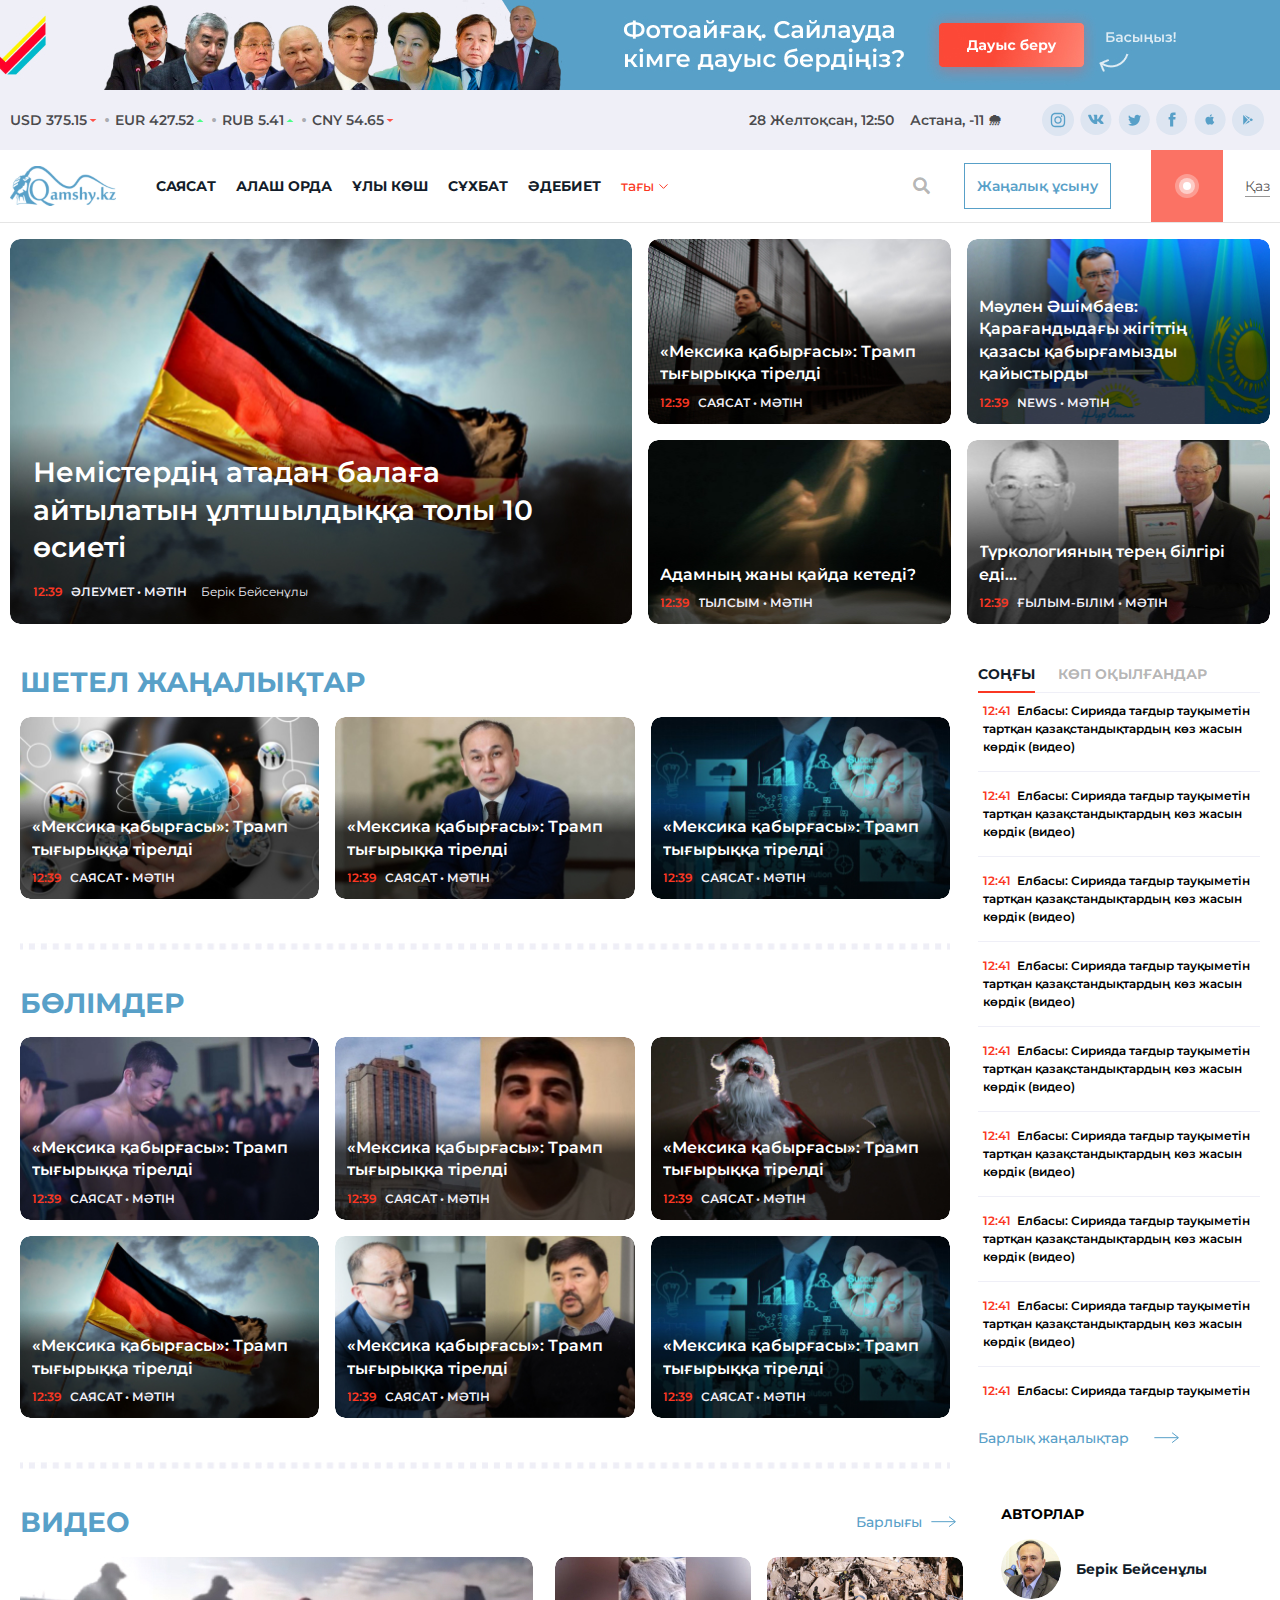
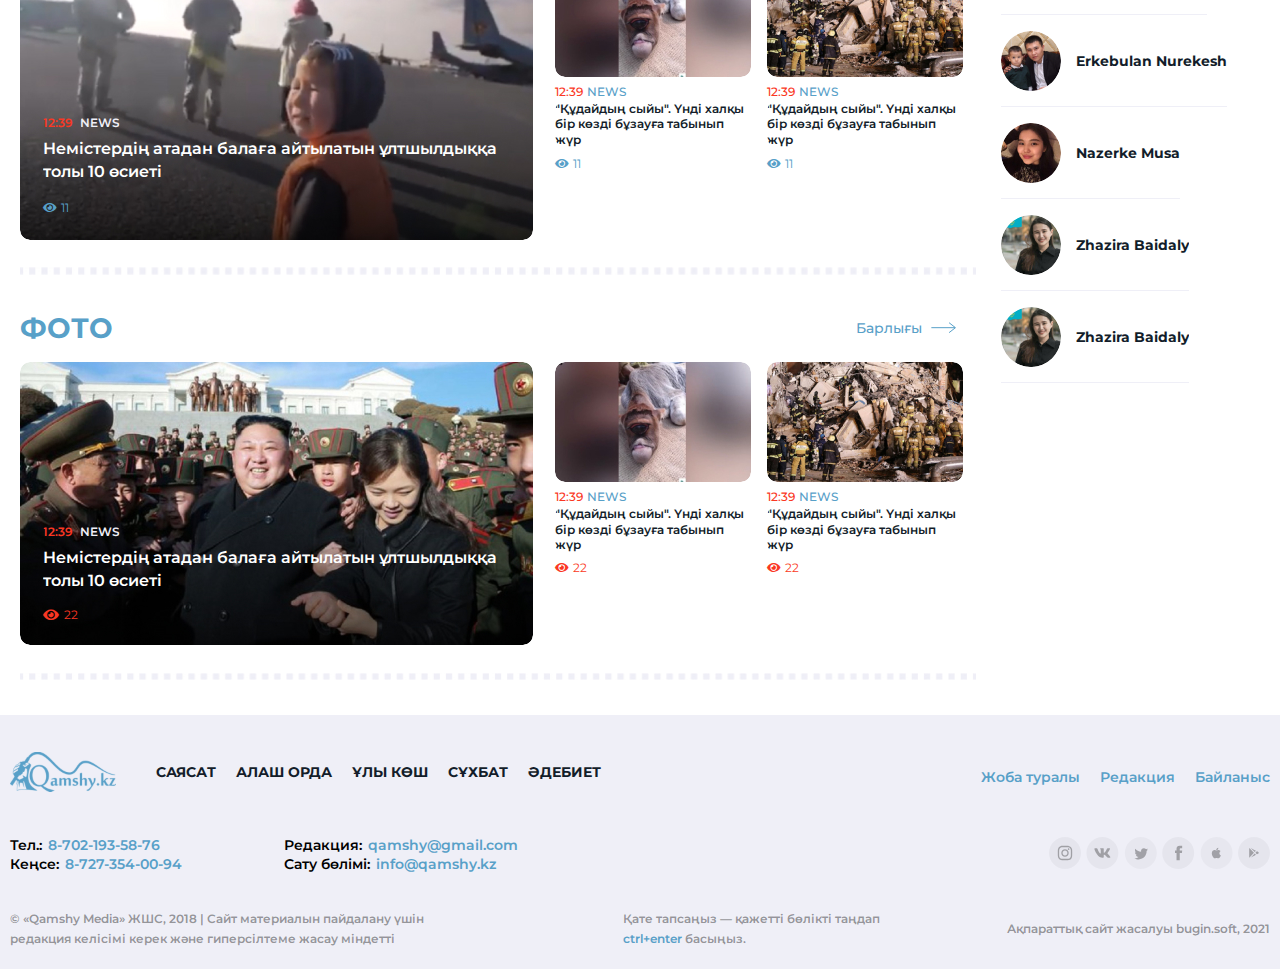
==== commit 799d2cf2: "css modded" ====
--- a/index.html
+++ b/index.html
@@ -26,7 +26,7 @@
     </div>
     <div class="header__middle">
       <div class="header__middle__content">
-        <div class="header__middle__left">
+        <div class="header__middle__left currency">
           <ul>
             <li>
               <p>USD 375.15</p>
@@ -113,9 +113,29 @@
             <img src="img/logo.svg" alt="" />
           </a>
           <nav class="header__nav">
-            <a href="" class="adapted__logo">
-              <img src="img/logo.svg" alt="" />
-            </a>
+            <div class="logo__live">
+              <a href="" class="adapted__logo">
+                <img src="img/logo.svg" alt="" />
+              </a>
+              <div class="apdated__none modal__live">
+                <a href="" class="live__perfomance__btn">
+                  <img src="img/header/btn_link_item.svg" alt="" />
+                </a>
+                <div class="language">
+                  <div class="drop__language">
+                    <a onclick="myFunction()" class="drop__language__btn">
+                      қаз
+                    </a>
+                    <div class="drop__language__content" id="drop__language">
+                      <a href="/lang/kz">қаз</a>
+                      <a href="/lang/ru">Рус</a>
+                      <a href="/lang/en">Eng</a>
+                    </div>
+                  </div>
+                </div>
+              </div>
+            </div>
+
             <ul>
               <li>
                 <a class="header__link" href="">Саясат</a>
@@ -177,28 +197,64 @@
                   </div>
                 </div>
               </div>
+              <button class="header__modal__btn adapted">Жаңалық ұсыну</button>
             </ul>
-            <div class="apdated__none modal__live">
-              <button class="header__modal__btn">Жаңалық ұсыну</button>
-              <a href="" class="live__perfomance__btn">
-                <img src="img/header/btn_link_item.svg" alt="" />
-              </a>
-              <div class="language">
-                <div class="drop__language">
-                  <a onclick="myFunction()" class="drop__language__btn">
-                    қаз
-                  </a>
-                  <div class="drop__language__content" id="drop__language">
-                    <a href="/lang/kz">қаз</a>
-                    <a href="/lang/ru">Рус</a>
-                    <a href="/lang/en">Eng</a>
-                  </div>
-                </div>
-              </div>
-            </div>
+
             <div class="date__forecast adapted">
               <div class="date">28 Желтоқсан, 12:50</div>
               <div class="forecast">Астана, -11 🌨</div>
+            </div>
+            <div class="header__middle__left currency adapted">
+              <ul>
+                <li>
+                  <p>USD 375.15</p>
+                  <svg
+                    xmlns="http://www.w3.org/2000/svg"
+                    width="8"
+                    height="3"
+                    viewBox="0 0 8 3"
+                    fill="none"
+                  >
+                    <path d="M4 3L7.4641 0H0.535898L4 3Z" fill="#FF5048" />
+                  </svg>
+                </li>
+                <li>
+                  <p>EUR 427.52</p>
+                  <svg
+                    xmlns="http://www.w3.org/2000/svg"
+                    width="8"
+                    height="3"
+                    viewBox="0 0 8 3"
+                    fill="none"
+                  >
+                    <path d="M4 0L0.535898 3H7.4641L4 0Z" fill="#48FF86" />
+                  </svg>
+                </li>
+                <li>
+                  <p>RUB 5.41</p>
+                  <svg
+                    xmlns="http://www.w3.org/2000/svg"
+                    width="8"
+                    height="3"
+                    viewBox="0 0 8 3"
+                    fill="none"
+                  >
+                    <path d="M4 0L0.535898 3H7.4641L4 0Z" fill="#48FF86" />
+                  </svg>
+                </li>
+                <li>
+                  <p>CNY 54.65</p>
+                  <svg
+                    xmlns="http://www.w3.org/2000/svg"
+                    width="8"
+                    height="3"
+                    viewBox="0 0 8 3"
+                    fill="none"
+                  >
+                    <path d="M4 3L7.4641 0H0.535898L4 3Z" fill="#FF5048" />
+                  </svg>
+                </li>
+              </ul>
             </div>
             <div class="header__social adapted">
               <a href="" class="social__link">
@@ -1536,317 +1592,247 @@
       </div>
     </div>
 
-    <div class="video__news">
+    <div class="video__news__blocks__author">
       <div class="container">
-        <div class="video__news__container">
-          <div class="left__block">
-            <div class="video__news__title__link">
-              <h3 class="video__news__title">ВИДЕО</h3>
-              <a href="" class="tabs__link">
-                Барлығы
-                <svg
-                  class="svg__tab section"
-                  xmlns="http://www.w3.org/2000/svg"
-                  width="26"
-                  height="12"
-                  viewBox="0 0 26 12"
-                  fill="none"
-                >
-                  <path d="M0.351562 5.68616H24.0112" stroke="#58A0C8" />
-                  <path
-                    d="M18.0825 10.6466L24.4662 5.68659L18.0825 0.725586"
-                    stroke="#58A0C8"
-                  />
-                </svg>
-              </a>
-            </div>
-            <div class="video__news__left">
-              <div class="main__news__block video">
-                <a href="">
-                  <img
-                    class="new__img"
-                    src="img/video__news/main__video__img.jpg"
-                    alt=""
-                  />
-                </a>
-                <div class="main__block__content video__text">
-                  <a href="">
-                    <div class="time__speciality">
-                      <p class="time">12:39</p>
-                      <a href="" class="speciality"> NEWS </a>
+        <div class="video__news__blocks">
+          <div class="video__news">
+            <div class="container">
+              <div class="video__news__container">
+                <div class="left__block">
+                  <div class="video__news__title__link">
+                    <h3 class="video__news__title">ВИДЕО</h3>
+                    <a href="" class="tabs__link">
+                      Барлығы
+                      <svg
+                        class="svg__tab section"
+                        xmlns="http://www.w3.org/2000/svg"
+                        width="26"
+                        height="12"
+                        viewBox="0 0 26 12"
+                        fill="none"
+                      >
+                        <path d="M0.351562 5.68616H24.0112" stroke="#58A0C8" />
+                        <path
+                          d="M18.0825 10.6466L24.4662 5.68659L18.0825 0.725586"
+                          stroke="#58A0C8"
+                        />
+                      </svg>
+                    </a>
+                  </div>
+                  <div class="video__news__left">
+                    <div class="main__news__block video">
+                      <a href="">
+                        <img
+                          class="new__img"
+                          src="img/video__news/main__video__img.jpg"
+                          alt=""
+                        />
+                      </a>
+                      <div class="main__block__content video__text">
+                        <a href="">
+                          <div class="time__speciality">
+                            <p class="time">12:39</p>
+                            <a href="" class="speciality"> NEWS </a>
+                          </div>
+                          <p class="title">
+                            Немістердің атадан балаға айтылатын ұлтшылдыққа толы
+                            10 өсиеті
+                          </p>
+                        </a>
+                        <div class="longest">
+                          <i class="fas fa-eye"></i>
+                          11
+                        </div>
+                      </div>
                     </div>
-                    <p class="title">
-                      Немістердің атадан балаға айтылатын ұлтшылдыққа толы 10
-                      өсиеті
-                    </p>
-                  </a>
-                  <div class="longest">
-                    <svg
-                      xmlns="http://www.w3.org/2000/svg"
-                      width="12"
-                      height="12"
-                      viewBox="0 0 12 12"
-                      fill="none"
-                    >
-                      <path
-                        d="M4.4775 1.19995C3.61594 1.19995 3.05344 1.65558 2.655 2.68495L2.4975 3.11995H1.56C0.699375 3.11995 0 3.82589 0 4.69495V8.26495C0 9.0412 0.557813 9.68808 1.29 9.81745L1.2225 10.05C1.16906 10.2421 1.20375 10.439 1.3125 10.5824C1.41844 10.7221 1.58906 10.8 1.7775 10.8H2.6625C3.01312 10.8 3.36188 10.5243 3.4575 10.1775L3.555 9.83995H4.89L5.0775 10.2225C5.23688 10.5525 5.60906 10.8 5.9475 10.8H7.7175C8.09437 10.8 8.4 10.4943 8.4 10.1175V8.15995H9.36V4.79995H8.4V3.11995H8.925C9.01594 3.39745 9.25125 3.59995 9.5325 3.59995H10.935C11.3456 3.59995 12 3.27464 12 2.39995C12 1.52526 11.3456 1.19995 10.935 1.19995H9.5325C9.25125 1.19995 9.01594 1.40245 8.925 1.67995H7.965C7.67906 1.38276 7.27688 1.19995 6.8325 1.19995H4.4775ZM4.32 2.63995H6.72C6.8325 2.63995 6.96 2.76745 6.96 2.87995V3.12745C6.92062 3.12464 6.88031 3.11995 6.84 3.11995H3.9075L3.99 2.84995C4.05937 2.65964 4.245 2.63995 4.32 2.63995ZM11.04 4.07995C10.7503 4.07995 10.4672 4.28058 10.1925 4.47745C10.0772 4.55995 9.9525 4.65464 9.84 4.71745V8.24995C9.94687 8.31089 10.0603 8.3962 10.17 8.47495C10.4466 8.67558 10.7362 8.87995 11.04 8.87995H11.76C11.8931 8.87995 12 8.77308 12 8.63995V4.31995C12 4.18683 11.8931 4.07995 11.76 4.07995H11.04ZM1.92 5.03995H4.32V6.47995H1.92V5.03995Z"
-                        fill="#58A0C8"
-                      ></path>
-                    </svg>
-                    07:39
+                    <div class="video__subnews__block">
+                      <div class="item">
+                        <div class="item__img__block">
+                          <img
+                            class="item__img"
+                            src="img/video__news/video__img_1.jpg"
+                            alt=""
+                          />
+                        </div>
+
+                        <div class="item__content">
+                          <div class="time__speciality">
+                            <p class="time">12:39</p>
+                            <a href="" class="speciality"> NEWS </a>
+                          </div>
+                          <a href="" class="main__text">
+                            "Құдайдың сыйы". Үнді халқы бір көзді бұзауға
+                            табынып жүр
+                          </a>
+                          <div class="longest">
+                            <i class="fas fa-eye"></i>
+                            11
+                          </div>
+                        </div>
+                      </div>
+                      <div class="item">
+                        <div class="item__img__block">
+                          <img
+                            class="item__img"
+                            src="img/video__news/video__img_2.jpg"
+                            alt=""
+                          />
+                        </div>
+
+                        <div class="item__content">
+                          <div class="time__speciality">
+                            <p class="time">12:39</p>
+                            <a href="" class="speciality"> NEWS </a>
+                          </div>
+                          <a href="" class="main__text">
+                            "Құдайдың сыйы". Үнді халқы бір көзді бұзауға
+                            табынып жүр
+                          </a>
+                          <div class="longest">
+                            <i class="fas fa-eye"></i>
+                            11
+                          </div>
+                        </div>
+                      </div>
+                    </div>
+                    <img class="block__line" src="img/Line.jpg" alt="" />
                   </div>
                 </div>
               </div>
-              <div class="video__subnews__block">
-                <div class="item">
-                  <div class="item__img__block">
-                    <img
-                      class="item__img"
-                      src="img/video__news/video__img_1.jpg"
-                      alt=""
-                    />
-                  </div>
+            </div>
+          </div>
 
-                  <div class="item__content">
-                    <div class="time__speciality">
-                      <p class="time">12:39</p>
-                      <a href="" class="speciality"> NEWS </a>
-                    </div>
-                    <a href="" class="main__text">
-                      "Құдайдың сыйы". Үнді халқы бір көзді бұзауға табынып жүр
-                    </a>
-                    <div class="longest">
+          <div class="video__news">
+            <div class="container">
+              <div class="video__news__container">
+                <div class="left__block">
+                  <div class="video__news__title__link">
+                    <h3 class="video__news__title">ФОТО</h3>
+                    <a href="" class="tabs__link">
+                      Барлығы
                       <svg
+                        class="svg__tab section"
                         xmlns="http://www.w3.org/2000/svg"
-                        width="12"
+                        width="26"
                         height="12"
-                        viewBox="0 0 12 12"
+                        viewBox="0 0 26 12"
                         fill="none"
                       >
+                        <path d="M0.351562 5.68616H24.0112" stroke="#58A0C8" />
                         <path
-                          d="M4.4775 1.19995C3.61594 1.19995 3.05344 1.65558 2.655 2.68495L2.4975 3.11995H1.56C0.699375 3.11995 0 3.82589 0 4.69495V8.26495C0 9.0412 0.557813 9.68808 1.29 9.81745L1.2225 10.05C1.16906 10.2421 1.20375 10.439 1.3125 10.5824C1.41844 10.7221 1.58906 10.8 1.7775 10.8H2.6625C3.01312 10.8 3.36188 10.5243 3.4575 10.1775L3.555 9.83995H4.89L5.0775 10.2225C5.23688 10.5525 5.60906 10.8 5.9475 10.8H7.7175C8.09437 10.8 8.4 10.4943 8.4 10.1175V8.15995H9.36V4.79995H8.4V3.11995H8.925C9.01594 3.39745 9.25125 3.59995 9.5325 3.59995H10.935C11.3456 3.59995 12 3.27464 12 2.39995C12 1.52526 11.3456 1.19995 10.935 1.19995H9.5325C9.25125 1.19995 9.01594 1.40245 8.925 1.67995H7.965C7.67906 1.38276 7.27688 1.19995 6.8325 1.19995H4.4775ZM4.32 2.63995H6.72C6.8325 2.63995 6.96 2.76745 6.96 2.87995V3.12745C6.92062 3.12464 6.88031 3.11995 6.84 3.11995H3.9075L3.99 2.84995C4.05937 2.65964 4.245 2.63995 4.32 2.63995ZM11.04 4.07995C10.7503 4.07995 10.4672 4.28058 10.1925 4.47745C10.0772 4.55995 9.9525 4.65464 9.84 4.71745V8.24995C9.94687 8.31089 10.0603 8.3962 10.17 8.47495C10.4466 8.67558 10.7362 8.87995 11.04 8.87995H11.76C11.8931 8.87995 12 8.77308 12 8.63995V4.31995C12 4.18683 11.8931 4.07995 11.76 4.07995H11.04ZM1.92 5.03995H4.32V6.47995H1.92V5.03995Z"
-                          fill="#58A0C8"
+                          d="M18.0825 10.6466L24.4662 5.68659L18.0825 0.725586"
+                          stroke="#58A0C8"
                         />
                       </svg>
-                      07:39
+                    </a>
+                  </div>
+                  <div class="video__news__left">
+                    <div class="main__news__block video">
+                      <a href="">
+                        <img
+                          class="new__img"
+                          src="img/photo__news/photo__news__main_img.jpg"
+                          alt=""
+                        />
+                      </a>
+                      <div class="main__block__content video__text">
+                        <a href="">
+                          <div class="time__speciality">
+                            <a href=""> <p class="time">12:39</p> </a
+                            ><a href="" class="speciality"> NEWS </a>
+                          </div>
+                          <p class="title">
+                            Немістердің атадан балаға айтылатын ұлтшылдыққа толы
+                            10 өсиеті
+                          </p>
+                        </a>
+                        <div class="info">
+                          <i class="fas fa-eye photo__icon"></i>
+                          <p class="amount__text">22</p>
+                        </div>
+                      </div>
                     </div>
-                  </div>
-                </div>
-                <div class="item">
-                  <div class="item__img__block">
-                    <img
-                      class="item__img"
-                      src="img/video__news/video__img_2.jpg"
-                      alt=""
-                    />
-                  </div>
+                    <div class="video__subnews__block">
+                      <div class="item">
+                        <div class="item__img__block">
+                          <img
+                            class="item__img"
+                            src="img/video__news/video__img_1.jpg"
+                            alt=""
+                          />
+                        </div>
 
-                  <div class="item__content">
-                    <div class="time__speciality">
-                      <p class="time">12:39</p>
-                      <a href="" class="speciality"> NEWS </a>
+                        <div class="item__content">
+                          <div class="time__speciality">
+                            <p class="time">12:39</p>
+                            <a href="" class="speciality"> NEWS </a>
+                          </div>
+                          <a href="" class="main__text">
+                            "Құдайдың сыйы". Үнді халқы бір көзді бұзауға
+                            табынып жүр
+                          </a>
+                          <div class="longest">
+                            <i class="fas fa-eye photo__icon"></i>
+                            <p class="amount__text">22</p>
+                          </div>
+                        </div>
+                      </div>
+                      <div class="item">
+                        <div class="item__img__block">
+                          <img
+                            class="item__img"
+                            src="img/video__news/video__img_2.jpg"
+                            alt=""
+                          />
+                        </div>
+
+                        <div class="item__content">
+                          <div class="time__speciality">
+                            <p class="time">12:39</p>
+                            <a href="" class="speciality"> NEWS </a>
+                          </div>
+                          <a href="" class="main__text">
+                            "Құдайдың сыйы". Үнді халқы бір көзді бұзауға
+                            табынып жүр
+                          </a>
+                          <div class="longest">
+                            <i class="fas fa-eye photo__icon"></i>
+                            <p class="amount__text">22</p>
+                          </div>
+                        </div>
+                      </div>
                     </div>
-                    <a href="" class="main__text">
-                      "Құдайдың сыйы". Үнді халқы бір көзді бұзауға табынып жүр
-                    </a>
-                    <div class="longest">
-                      <svg
-                        xmlns="http://www.w3.org/2000/svg"
-                        width="12"
-                        height="12"
-                        viewBox="0 0 12 12"
-                        fill="none"
-                      >
-                        <path
-                          d="M4.4775 1.19995C3.61594 1.19995 3.05344 1.65558 2.655 2.68495L2.4975 3.11995H1.56C0.699375 3.11995 0 3.82589 0 4.69495V8.26495C0 9.0412 0.557813 9.68808 1.29 9.81745L1.2225 10.05C1.16906 10.2421 1.20375 10.439 1.3125 10.5824C1.41844 10.7221 1.58906 10.8 1.7775 10.8H2.6625C3.01312 10.8 3.36188 10.5243 3.4575 10.1775L3.555 9.83995H4.89L5.0775 10.2225C5.23688 10.5525 5.60906 10.8 5.9475 10.8H7.7175C8.09437 10.8 8.4 10.4943 8.4 10.1175V8.15995H9.36V4.79995H8.4V3.11995H8.925C9.01594 3.39745 9.25125 3.59995 9.5325 3.59995H10.935C11.3456 3.59995 12 3.27464 12 2.39995C12 1.52526 11.3456 1.19995 10.935 1.19995H9.5325C9.25125 1.19995 9.01594 1.40245 8.925 1.67995H7.965C7.67906 1.38276 7.27688 1.19995 6.8325 1.19995H4.4775ZM4.32 2.63995H6.72C6.8325 2.63995 6.96 2.76745 6.96 2.87995V3.12745C6.92062 3.12464 6.88031 3.11995 6.84 3.11995H3.9075L3.99 2.84995C4.05937 2.65964 4.245 2.63995 4.32 2.63995ZM11.04 4.07995C10.7503 4.07995 10.4672 4.28058 10.1925 4.47745C10.0772 4.55995 9.9525 4.65464 9.84 4.71745V8.24995C9.94687 8.31089 10.0603 8.3962 10.17 8.47495C10.4466 8.67558 10.7362 8.87995 11.04 8.87995H11.76C11.8931 8.87995 12 8.77308 12 8.63995V4.31995C12 4.18683 11.8931 4.07995 11.76 4.07995H11.04ZM1.92 5.03995H4.32V6.47995H1.92V5.03995Z"
-                          fill="#58A0C8"
-                        />
-                      </svg>
-                      07:39
-                    </div>
+                    <img class="block__line" src="img/Line.jpg" alt="" />
                   </div>
                 </div>
               </div>
-              <img class="block__line" src="img/Line.jpg" alt="" />
-            </div>
-          </div>
-
-          <div class="video__news__right">
-            <h4 class="video__news__right__title">Авторлар</h4>
-            <div class="video__news__right__content authors">
-              <a href="" class="video__news__right__item">
-                <img src="img/video__news/Ellipse.jpg" alt="" />
-                <p class="name">Берік Бейсенұлы</p>
-              </a>
-              <a href="" class="video__news__right__item">
-                <img src="img/video__news/Ellipse2.jpg" alt="" />
-                <p class="name">Берік Бейсенұлы</p>
-              </a>
-              <a href="" class="video__news__right__item">
-                <img src="img/video__news/Ellipse3.jpg" alt="" />
-                <p class="name">Берік Бейсенұлы</p>
-              </a>
-              <a href="" class="video__news__right__item">
-                <img src="img/video__news/Ellipse4.jpg" alt="" />
-                <p class="name">Берік Бейсенұлы</p>
-              </a>
-              <a href="" class="video__news__right__item">
-                <img src="img/video__news/Ellipse2.jpg" alt="" />
-                <p class="name">Берік Бейсенұлы</p>
-              </a>
-              <a href="" class="video__news__right__item">
-                <img src="img/video__news/Ellipse3.jpg" alt="" />
-                <p class="name">Берік Бейсенұлы</p>
-              </a>
-              <a href="" class="video__news__right__item">
-                <img src="img/video__news/Ellipse4.jpg" alt="" />
-                <p class="name">Берік Бейсенұлы</p>
-              </a>
             </div>
           </div>
         </div>
-      </div>
-    </div>
-
-    <div class="video__news">
-      <div class="container">
-        <div class="video__news__container">
-          <div class="left__block">
-            <div class="video__news__title__link">
-              <h3 class="video__news__title">ФОТО</h3>
-              <a href="" class="tabs__link">
-                Барлығы
-                <svg
-                  class="svg__tab section"
-                  xmlns="http://www.w3.org/2000/svg"
-                  width="26"
-                  height="12"
-                  viewBox="0 0 26 12"
-                  fill="none"
-                >
-                  <path d="M0.351562 5.68616H24.0112" stroke="#58A0C8" />
-                  <path
-                    d="M18.0825 10.6466L24.4662 5.68659L18.0825 0.725586"
-                    stroke="#58A0C8"
-                  />
-                </svg>
-              </a>
-            </div>
-            <div class="video__news__left">
-              <div class="main__news__block video">
-                <a href="">
-                  <img
-                    class="new__img"
-                    src="img/photo__news/photo__news__main_img.jpg"
-                    alt=""
-                  />
-                </a>
-                <div class="main__block__content video__text">
-                  <a href="">
-                    <div class="time__speciality">
-                      <a href=""> <p class="time">12:39</p> </a
-                      ><a href="" class="speciality"> NEWS </a>
-                    </div>
-                    <p class="title">
-                      Немістердің атадан балаға айтылатын ұлтшылдыққа толы 10
-                      өсиеті
-                    </p>
-                  </a>
-                  <div class="info">
-                    <svg
-                      class="photo__icon"
-                      xmlns="http://www.w3.org/2000/svg"
-                      width="12"
-                      height="12"
-                      viewBox="0 0 12 12"
-                      fill="none"
-                    >
-                      <path
-                        d="M4.84615 1.38464C4.51803 1.38464 4.30168 1.51806 4.19712 1.70195L3.60577 2.76926H2.76923C2.76923 2.51505 2.5619 2.30772 2.30769 2.30772H1.38462C1.13041 2.30772 0.923077 2.51505 0.923077 2.76926V2.8558C0.385818 3.0469 0 3.55171 0 4.15387V8.82695C0 10.0691 1.00781 11.077 2.25 11.077H9.75C10.9922 11.077 12 10.0691 12 8.82695V5.01926C12 3.77707 10.9922 2.76926 9.75 2.76926H9.31731L8.72596 1.70195C8.62139 1.51806 8.39062 1.38464 8.07692 1.38464H4.84615ZM1.84615 3.00003C2.22837 3.00003 2.53846 3.31012 2.53846 3.69234C2.53846 4.07455 2.22837 4.38464 1.84615 4.38464C1.46394 4.38464 1.15385 4.07455 1.15385 3.69234C1.15385 3.31012 1.46394 3.00003 1.84615 3.00003ZM6.46154 3.20195C8.26082 3.20195 9.72115 4.66229 9.72115 6.46157C9.72115 8.26085 8.26082 9.72118 6.46154 9.72118C4.66226 9.72118 3.20192 8.26265 3.20192 6.46157C3.20192 4.66048 4.66226 3.20195 6.46154 3.20195ZM6.46154 4.24041C5.23558 4.24041 4.24038 5.23561 4.24038 6.46157C4.24038 7.68753 5.23558 8.68272 6.46154 8.68272C7.6875 8.68272 8.68269 7.68753 8.68269 6.46157C8.68269 5.23561 7.6875 4.24041 6.46154 4.24041Z"
-                        fill="#FA3723"
-                      />
-                    </svg>
-                    <p class="amount__text">8</p>
-                  </div>
-                </div>
-              </div>
-              <div class="video__subnews__block">
-                <div class="item">
-                  <div class="item__img__block">
-                    <img
-                      class="item__img"
-                      src="img/video__news/video__img_1.jpg"
-                      alt=""
-                    />
-                  </div>
-
-                  <div class="item__content">
-                    <div class="time__speciality">
-                      <p class="time">12:39</p>
-                      <a href="" class="speciality"> NEWS </a>
-                    </div>
-                    <a href="" class="main__text">
-                      "Құдайдың сыйы". Үнді халқы бір көзді бұзауға табынып жүр
-                    </a>
-                    <div class="longest">
-                      <svg
-                        class="photo__icon"
-                        xmlns="http://www.w3.org/2000/svg"
-                        width="12"
-                        height="12"
-                        viewBox="0 0 12 12"
-                        fill="none"
-                      >
-                        <path
-                          d="M4.84615 1.38464C4.51803 1.38464 4.30168 1.51806 4.19712 1.70195L3.60577 2.76926H2.76923C2.76923 2.51505 2.5619 2.30772 2.30769 2.30772H1.38462C1.13041 2.30772 0.923077 2.51505 0.923077 2.76926V2.8558C0.385818 3.0469 0 3.55171 0 4.15387V8.82695C0 10.0691 1.00781 11.077 2.25 11.077H9.75C10.9922 11.077 12 10.0691 12 8.82695V5.01926C12 3.77707 10.9922 2.76926 9.75 2.76926H9.31731L8.72596 1.70195C8.62139 1.51806 8.39062 1.38464 8.07692 1.38464H4.84615ZM1.84615 3.00003C2.22837 3.00003 2.53846 3.31012 2.53846 3.69234C2.53846 4.07455 2.22837 4.38464 1.84615 4.38464C1.46394 4.38464 1.15385 4.07455 1.15385 3.69234C1.15385 3.31012 1.46394 3.00003 1.84615 3.00003ZM6.46154 3.20195C8.26082 3.20195 9.72115 4.66229 9.72115 6.46157C9.72115 8.26085 8.26082 9.72118 6.46154 9.72118C4.66226 9.72118 3.20192 8.26265 3.20192 6.46157C3.20192 4.66048 4.66226 3.20195 6.46154 3.20195ZM6.46154 4.24041C5.23558 4.24041 4.24038 5.23561 4.24038 6.46157C4.24038 7.68753 5.23558 8.68272 6.46154 8.68272C7.6875 8.68272 8.68269 7.68753 8.68269 6.46157C8.68269 5.23561 7.6875 4.24041 6.46154 4.24041Z"
-                          fill="#FA3723"
-                        ></path>
-                      </svg>
-                      <p class="amount__text">8</p>
-                    </div>
-                  </div>
-                </div>
-                <div class="item">
-                  <div class="item__img__block">
-                    <img
-                      class="item__img"
-                      src="img/video__news/video__img_2.jpg"
-                      alt=""
-                    />
-                  </div>
-
-                  <div class="item__content">
-                    <div class="time__speciality">
-                      <p class="time">12:39</p>
-                      <a href="" class="speciality"> NEWS </a>
-                    </div>
-                    <a href="" class="main__text">
-                      "Құдайдың сыйы". Үнді халқы бір көзді бұзауға табынып жүр
-                    </a>
-                    <div class="longest">
-                      <svg
-                        class="photo__icon"
-                        xmlns="http://www.w3.org/2000/svg"
-                        width="12"
-                        height="12"
-                        viewBox="0 0 12 12"
-                        fill="none"
-                      >
-                        <path
-                          d="M4.84615 1.38464C4.51803 1.38464 4.30168 1.51806 4.19712 1.70195L3.60577 2.76926H2.76923C2.76923 2.51505 2.5619 2.30772 2.30769 2.30772H1.38462C1.13041 2.30772 0.923077 2.51505 0.923077 2.76926V2.8558C0.385818 3.0469 0 3.55171 0 4.15387V8.82695C0 10.0691 1.00781 11.077 2.25 11.077H9.75C10.9922 11.077 12 10.0691 12 8.82695V5.01926C12 3.77707 10.9922 2.76926 9.75 2.76926H9.31731L8.72596 1.70195C8.62139 1.51806 8.39062 1.38464 8.07692 1.38464H4.84615ZM1.84615 3.00003C2.22837 3.00003 2.53846 3.31012 2.53846 3.69234C2.53846 4.07455 2.22837 4.38464 1.84615 4.38464C1.46394 4.38464 1.15385 4.07455 1.15385 3.69234C1.15385 3.31012 1.46394 3.00003 1.84615 3.00003ZM6.46154 3.20195C8.26082 3.20195 9.72115 4.66229 9.72115 6.46157C9.72115 8.26085 8.26082 9.72118 6.46154 9.72118C4.66226 9.72118 3.20192 8.26265 3.20192 6.46157C3.20192 4.66048 4.66226 3.20195 6.46154 3.20195ZM6.46154 4.24041C5.23558 4.24041 4.24038 5.23561 4.24038 6.46157C4.24038 7.68753 5.23558 8.68272 6.46154 8.68272C7.6875 8.68272 8.68269 7.68753 8.68269 6.46157C8.68269 5.23561 7.6875 4.24041 6.46154 4.24041Z"
-                          fill="#FA3723"
-                        ></path>
-                      </svg>
-                      <p class="amount__text">8</p>
-                    </div>
-                  </div>
-                </div>
-              </div>
-              <img class="block__line" src="img/Line.jpg" alt="" />
-            </div>
+        <div class="video__news__right">
+          <h4 class="video__news__right__title">Авторлар</h4>
+          <div class="video__news__right__content authors">
+            <a href="" class="video__news__right__item">
+              <img src="img/video__news/Ellipse.jpg" alt="" />
+              <p class="name">Берік Бейсенұлы</p>
+            </a>
+            <a href="" class="video__news__right__item">
+              <img src="img/video__news/Ellipse2.jpg" alt="" />
+              <p class="name">Erkebulan Nurekesh</p>
+            </a>
+            <a href="" class="video__news__right__item">
+              <img src="img/video__news/Ellipse3.jpg" alt="" />
+              <p class="name">Nazerke Musa</p>
+            </a>
+            <a href="" class="video__news__right__item">
+              <img src="img/video__news/Ellipse4.jpg" alt="" />
+              <p class="name">Zhazira Baidaly</p>
+            </a>
+            <a href="" class="video__news__right__item">
+              <img src="img/video__news/Ellipse4.jpg" alt="" />
+              <p class="name">Zhazira Baidaly</p>
+            </a>
           </div>
-
-          <div class="video__news__right"></div>
         </div>
       </div>
     </div>
@@ -2038,7 +2024,7 @@
         </p>
       </div>
       <div class="footer__bottom__right">
-        <a href="" class="bs_logo"> Сайт жасалуы bg.pro, 2018 </a>
+        <a href="" class="bs_logo">Ақпараттық сайт жасалуы bugin.soft, 2021 </a>
       </div>
     </div>
   </div>
--- a/css/style.css
+++ b/css/style.css
@@ -1 +1 @@
-@charset "UTF-8";@import url("https://fonts.googleapis.com/css2?family=Montserrat&display=swap");*{padding:0;margin:0;border:0}*,:after,:before{-moz-box-sizing:border-box;-webkit-box-sizing:border-box;box-sizing:border-box}:active,:focus{outline:none}a:active,a:focus{outline:none}aside,footer,header,nav{display:block}body,html{height:100%;width:100%;font-size:100%;line-height:1;font-size:16px;-ms-text-size-adjust:100%;-moz-text-size-adjust:100%;-webkit-text-size-adjust:100%;font-family:"Montserrat", sans-serif;scrollbar-color:#58a0c8 #ffffff;scrollbar-width:thin}body::-webkit-scrollbar,html::-webkit-scrollbar{width:5px;height:4px;background-color:#ffffff}body::-webkit-scrollbar-thumb,html::-webkit-scrollbar-thumb{background-color:#58a0c8;border-radius:2px}button,input,textarea{font-family:inherit}input::-ms-clear{display:none}button{cursor:pointer}button::-moz-focus-inner{padding:0;border:0}a,a:visited{text-decoration:none}a:hover{text-decoration:none}ul li{list-style:none}img{vertical-align:top}h1,h2,h3,h4,h5,h6{font-size:inherit;font-weight:400}.container{max-width:1356px;margin:0 auto;padding:0px 10px;width:100%}.header__container{margin:0 auto}.header__banner img{width:100%;height:100%;height:90px;-o-object-fit:cover;object-fit:cover}@media (max-width:1100px){.header__banner img{height:60px}}@media (max-width:780px){.header__banner img{height:40px}}.header__middle{background:#efeff7;padding:14px 10px}.header__middle__content{margin:0 auto;max-width:1320px;display:-webkit-box;display:-ms-flexbox;display:flex;-webkit-box-align:center;-ms-flex-align:center;align-items:center;-webkit-box-pack:justify;-ms-flex-pack:justify;justify-content:space-between;-ms-flex-wrap:wrap;flex-wrap:wrap}.header__middle__left{display:-webkit-box;display:-ms-flexbox;display:flex;-webkit-box-align:center;-ms-flex-align:center;align-items:center;margin:0px 0px 0px 0px}@media (max-width:580px){.header__middle__left{margin:0px 0px 0px 0px}}.header__middle__left ul{display:-webkit-box;display:-ms-flexbox;display:flex;-webkit-box-align:center;-ms-flex-align:center;align-items:center;-ms-flex-wrap:wrap;flex-wrap:wrap}.header__middle__left ul li{display:-webkit-box;display:-ms-flexbox;display:flex;-webkit-box-align:center;-ms-flex-align:center;align-items:center;position:relative;margin-right:18px;font-style:normal;font-weight:600;font-size:14px;line-height:20px;color:rgba(0, 0, 0, 0.7)}.header__middle__left ul li p{white-space:nowrap}.header__middle__left ul li svg{margin-left:2px}.header__middle__left ul li:before{position:absolute;content:".";bottom:0;top:-7px;left:-11px;color:rgba(0, 0, 0, 0.3);font-size:25px}@media (max-width:768px){.header__middle__left ul li:before{display:none}}.header__middle__left ul li:first-child::before{content:unset}.header__middle__right{display:-webkit-box;display:-ms-flexbox;display:flex;-webkit-box-align:center;-ms-flex-align:center;align-items:center;-ms-flex-wrap:wrap;flex-wrap:wrap}.header__social{display:-webkit-box;display:-ms-flexbox;display:flex}.header__social.adapted{display:none}@media (max-width:580px){.header__social.adapted{display:-webkit-box;display:-ms-flexbox;display:flex;margin-top:10px}}.header__social .social__link{display:block;margin-right:6px;-webkit-transition:all ease 0.3s;-o-transition:all ease 0.3s;transition:all ease 0.3s}.header__social .social__link img{max-width:32px;max-height:32px}.header__social .social__link:nth-last-child(){margin-right:0}.header__social .social__link:hover{-webkit-transform:translateY(-4px);-ms-transform:translateY(-4px);transform:translateY(-4px)}@media (max-width:580px){.header__social{display:none}}.date__forecast{display:-webkit-box;display:-ms-flexbox;display:flex;-webkit-box-align:center;-ms-flex-align:center;align-items:center;font-weight:600;font-size:14px;line-height:20px;color:rgba(0, 0, 0, 0.7);margin-right:40px}@media (max-width:580px){.date__forecast{display:none}}.date__forecast .date{margin-right:16px;white-space:nowrap}.date__forecast .forecast{white-space:nowrap}.date__forecast.adapted{display:none;margin-bottom:13px;-webkit-box-orient:vertical;-webkit-box-direction:normal;-ms-flex-direction:column;flex-direction:column;-webkit-box-align:start;-ms-flex-align:start;align-items:flex-start}@media (max-width:580px){.date__forecast.adapted{display:-webkit-box;display:-ms-flexbox;display:flex}}.header__bottom{padding:0px 10px;border-bottom:1px solid #e5e5e5}.header__body{margin:0 auto;max-width:1320px;display:-webkit-box;display:-ms-flexbox;display:flex;-webkit-box-align:center;-ms-flex-align:center;align-items:center;-webkit-box-pack:justify;-ms-flex-pack:justify;justify-content:space-between;-ms-flex-wrap:wrap;flex-wrap:wrap}@media (max-width:725px){.header__body{padding:5px 0px}}.header__bottom__left{display:-webkit-box;display:-ms-flexbox;display:flex;-webkit-box-align:center;-ms-flex-align:center;align-items:center}.header__logo{margin-right:40px}.header__logo img{max-width:106px;max-height:40px}@media (max-width:500px){.header__logo{margin-right:10px}}.header__nav{-webkit-transition:all ease 0.3s;-o-transition:all ease 0.3s;transition:all ease 0.3s;scrollbar-color:#58a0c8 #ffffff;scrollbar-width:thin}.header__nav::-webkit-scrollbar{width:3px;height:4px;background-color:#ffffff}.header__nav::-webkit-scrollbar-thumb{background-color:#58a0c8;border-radius:2px}.header__nav.active{top:0}@media (max-width:1200px){.header__nav{position:fixed;height:100%;width:100%;z-index:10;background-color:#ffffff;top:-100%;left:0;overflow-y:scroll}}.header__nav ul{display:-webkit-box;display:-ms-flexbox;display:flex;-webkit-box-align:center;-ms-flex-align:center;align-items:center}.header__nav ul .drop__down__menu{position:relative}.header__nav ul .drop__down__menu .toggle__menu{position:absolute;top:47px;z-index:3}@media (max-width:1200px){.header__nav ul .drop__down__menu .toggle__menu{position:unset}}.header__nav ul li .header__link{font-weight:bold;font-size:14px;line-height:20px;text-transform:uppercase;color:#131d2a;margin-right:20px;display:block;position:relative}.header__nav ul li .header__link:after{content:"";position:absolute;width:0%;background-color:#131d2a;height:1px;left:50%;bottom:-1px;-webkit-transition:all ease 0.3s;-o-transition:all ease 0.3s;transition:all ease 0.3s}.header__nav ul li .header__link:hover:after{width:100%;left:0}@media (max-width:1200px){.header__nav ul li .header__link{margin-bottom:5px}}@media (max-width:1200px){.header__nav ul{-webkit-box-orient:vertical;-webkit-box-direction:normal;-ms-flex-direction:column;flex-direction:column;-webkit-box-align:start;-ms-flex-align:start;align-items:flex-start;margin-bottom:20px}}@media (max-width:1200px){.header__nav{padding:10px 10px}}.header__nav .adapted__logo{display:none;margin-bottom:15px}.header__nav .adapted__logo img{max-width:106px;max-height:40px}@media (max-width:1200px){.header__nav .adapted__logo{display:block}}.header__bottom__right{display:-webkit-box;display:-ms-flexbox;display:flex;-webkit-box-align:center;-ms-flex-align:center;align-items:center}.header__bottom__right .search{display:-webkit-box;display:-ms-flexbox;display:flex}.header__bottom__right .search .search__btn{background-color:unset;cursor:pointer}.header__bottom__right .search .search__btn .fa-search{color:rgba(0, 0, 0, 0.3);font-size:17px}.header__bottom__right .search__header__form{display:-webkit-box;display:-ms-flexbox;display:flex;-webkit-box-align:center;-ms-flex-align:center;align-items:center;margin-right:34px}@media (max-width:500px){.header__bottom__right .search__header__form{margin-right:0px}}.header__bottom__right .search__header__form .search__header{display:none;padding:5px 8px;max-width:155px;border-bottom:1px solid rgba(0, 0, 0, 0.3);margin-right:5px}.header__bottom__right .search__header__form .search__header.show{display:block}@media (max-width:500px){.header__bottom__right .search__header__form .search__header{max-width:103px}}.header__bottom__right .apdated__none{display:-webkit-box;display:-ms-flexbox;display:flex;-webkit-box-align:center;-ms-flex-align:center;align-items:center}@media (max-width:725px){.header__bottom__right .apdated__none{display:none}}.apdated__none.modal__live{display:none}@media (max-width:725px){.apdated__none.modal__live{display:-webkit-box;display:-ms-flexbox;display:flex;-webkit-box-align:center;-ms-flex-align:center;align-items:center;margin-bottom:20px}}.live__perfomance__btn{background-color:#fa3723;opacity:0.7;padding:24px 24px;-webkit-transition:all ease 0.3s;-o-transition:all ease 0.3s;transition:all ease 0.3s;margin-right:22px}.live__perfomance__btn:hover{background-color:#e72f1a}@media (max-width:1200px){.live__perfomance__btn{padding:15px 20px}}@media (max-width:725px){.live__perfomance__btn{display:-webkit-box;display:-ms-flexbox;display:flex;max-width:64px;max-height:39px;-webkit-box-align:center;-ms-flex-align:center;align-items:center}}.drop__down__menu .menu__toggle__btn{font-weight:500;font-size:14px;line-height:20px;background-color:#ffffff;display:-webkit-box;display:-ms-flexbox;display:flex;-webkit-box-align:center;-ms-flex-align:center;align-items:center;text-transform:lowercase;color:#fa3723}@media (max-width:1200px){.drop__down__menu .menu__toggle__btn{margin-bottom:6px;font-size:15px}}.drop__down__menu .menu__toggle__btn svg{margin-left:5px}.drop__down__menu .toggle__menu{max-width:600px;display:-ms-grid;display:grid;-ms-grid-columns:1fr 1fr 1fr;grid-template-columns:1fr 1fr 1fr;-webkit-column-gap:60px;column-gap:60px;row-gap:30px;padding:20px 20px;background-color:#ffffff;-webkit-box-shadow:0 2px 10px rgba(0, 0, 0, 0.158);box-shadow:0 2px 10px rgba(0, 0, 0, 0.158)}.drop__down__menu .toggle__menu .row{display:-ms-grid;display:grid;-ms-grid-columns:1fr;grid-template-columns:1fr;-webkit-column-gap:10px;column-gap:10px;row-gap:20px}@media (max-width:1200px){.drop__down__menu .toggle__menu{-webkit-box-shadow:unset;box-shadow:unset;padding:10px 5px}}@media (max-width:550px){.drop__down__menu .toggle__menu{-ms-grid-columns:1fr 1fr;grid-template-columns:1fr 1fr}}.header__modal__btn{font-style:normal;font-weight:600;font-size:14px;line-height:20px;padding:12px 12px;background-color:#ffffff;border:1px solid #58a0c8;color:#58a0c8;margin-right:40px;-webkit-transition:all ease 0.3s;-o-transition:all ease 0.3s;transition:all ease 0.3s}.header__modal__btn:hover{border:1px solid #447b99;color:#447b99}@media (max-width:1200px){.header__modal__btn{padding:8px 10px;margin-right:14px}}.toggle__menu__link{list-style:none;font-size:15px;font-weight:500;color:#131d2a;min-width:95px;position:relative}.toggle__menu__link:after{content:"";position:absolute;width:0%;background-color:#131d2a;height:1px;left:50%;bottom:-4px;-webkit-transition:all ease 0.3s;-o-transition:all ease 0.3s;transition:all ease 0.3s}.toggle__menu__link:hover:after{width:100%;left:0}.header__burger{display:none;position:relative;width:30px;height:20px;position:relative;z-index:12;cursor:pointer;margin-left:20px}@media (max-width:1200px){.header__burger{display:block}}.header__burger.active{position:fixed;top:15px;right:10px}.header__burger:before{top:0}.header__burger:after,.header__burger:before{content:"";background-color:#000000;position:absolute;width:100%;height:2px;left:0;-webkit-transition:all 0.3s ease 0s;-o-transition:all 0.3s ease 0s;transition:all 0.3s ease 0s}.header__burger span{position:absolute;background-color:#000000;position:absolute;left:0;width:100%;height:2px;top:9px;-webkit-transition:all 0.3s ease 0s;-o-transition:all 0.3s ease 0s;transition:all 0.3s ease 0s}.header__burger:after{bottom:0}.header__burger.active:before{-webkit-transform:rotate(45deg);-ms-transform:rotate(45deg);transform:rotate(45deg);top:9px}.header__burger.active:after{-webkit-transform:rotate(-45deg);-ms-transform:rotate(-45deg);transform:rotate(-45deg);bottom:9px}.header__burger.active span{-webkit-transform:scale(0);-ms-transform:scale(0);transform:scale(0)}.drop__language{position:relative}.drop__language__btn{font-style:normal;font-weight:normal;font-size:14px;line-height:17px;cursor:pointer;color:rgba(0, 0, 0, 0.7);text-transform:capitalize;position:relative;padding:0px 0px 2px 0px}.drop__language__btn:after{content:"";position:absolute;width:100%;height:1px;bottom:0;left:0;background-color:#979797}.drop__language__btn :after{position:absolute;width:100%;height:1px;bottom:0;left:0;background-color:#979797}.drop__language__content{display:none;-webkit-box-orient:vertical;-webkit-box-direction:normal;-ms-flex-direction:column;flex-direction:column;position:absolute;background-color:#ffffff;padding:10px 10px 5px 10px;border-radius:3px;-webkit-box-shadow:0 2px 10px rgba(0, 0, 0, 0.158);box-shadow:0 2px 10px rgba(0, 0, 0, 0.158);width:65px;top:22px;z-index:3}.drop__language__content a{font-weight:normal;font-size:14px;line-height:17px;cursor:pointer;color:rgba(0, 0, 0, 0.7);text-transform:capitalize;margin-bottom:5px;-webkit-transition:all ease 0.3s;-o-transition:all ease 0.3s;transition:all ease 0.3s}.drop__language__content a:hover{color:rgba(0, 0, 0, 0.993)}.drop__language__content.show{display:-webkit-box;display:-ms-flexbox;display:flex}.main__news{padding:16px 0px 0px 0px}.main__news__body{display:-ms-grid;display:grid;-ms-grid-columns:1fr 1fr;grid-template-columns:1fr 1fr;-webkit-column-gap:16px;column-gap:16px;row-gap:16px}@media (max-width:900px){.main__news__body{-ms-grid-columns:1fr;grid-template-columns:1fr}}.main__news__body .left__block{display:-ms-grid;display:grid;-ms-grid-columns:1fr 1fr;grid-template-columns:1fr 1fr;-webkit-column-gap:16px;column-gap:16px;row-gap:16px}@media (max-width:768px){.main__news__body .left__block{-webkit-column-gap:10px;column-gap:10px;row-gap:10px}}@media (max-width:560px){.main__news__body .left__block{-ms-grid-columns:1fr;grid-template-columns:1fr}}.left__block__news__content{position:absolute;bottom:0;left:0;max-width:288px;padding:12px 12px}@media (max-width:900px){.left__block__news__content{position:unset}}.left__block__news__content .info{display:-webkit-box;display:-ms-flexbox;display:flex;-ms-flex-wrap:nowrap;flex-wrap:nowrap;white-space:nowrap}.left__block__news__content .info .time{font-weight:600;font-size:12px;line-height:18px;margin-right:8px;color:#fa3723}.left__block__news__content .info .speciality{font-weight:600;font-size:12px;line-height:18px;margin-right:14px;text-transform:uppercase;color:#efeff7}@media (max-width:900px){.left__block__news__content .info .speciality{color:#000000}}.left__block__news__content .info .author{font-weight:normal;font-size:12px;line-height:18px;color:#efeff7}@media (max-width:480px){.left__block__news__content .info .author{color:#000000}}.left__block__news__content__title{font-weight:600;font-size:16px;line-height:140%;color:#ffffff;margin-bottom:8px;max-height:90px;overflow:hidden}@media (max-width:1200px){.left__block__news__content__title{line-height:120%;max-height:42px}}@media (max-width:900px){.left__block__news__content__title{color:#000000}}@media (max-width:380px){.left__block__news__content__title{font-size:14px;max-height:36px}}.left__block__news__item{position:relative;overflow:hidden;border-radius:10px;max-height:257px}.left__block__news__item a{border-radius:10px;overflow:hidden}@media (max-width:900px){.left__block__news__item{display:-ms-grid;display:grid;-ms-grid-columns:1fr 2fr;grid-template-columns:1fr 2fr}}.left__block__news__item a{border-radius:10px}.left__block__news__item .subnews__img{-webkit-transition:all ease 0.3s;-o-transition:all ease 0.3s;transition:all ease 0.3s;width:100%;height:100%;border-radius:10px;-o-object-fit:cover;object-fit:cover;max-width:318px;max-height:194px}.left__block__news__item:hover .subnews__img{-webkit-transform:scale(1.08);-ms-transform:scale(1.08);transform:scale(1.08)}.left__block__news__item a{display:block}.main__news__block{position:relative;border-radius:10px;max-width:660px;overflow:hidden}.main__news__block.video{max-height:283px}@media (max-width:1011px){.main__news__block.video{max-width:unset;margin:0px 0px 20px 0px}}.main__news__block .new__img{-o-object-fit:cover;object-fit:cover}@media (max-width:900px){.main__news__block{max-width:unset;max-height:543px}}.main__news__block:hover .new__img{-webkit-transform:scale(1.08);-ms-transform:scale(1.08);transform:scale(1.08)}.main__news__block a{display:block;overflow:hidden;border-radius:10px}.main__news__block .new__img{-webkit-transition:all ease 0.3s;-o-transition:all ease 0.3s;transition:all ease 0.3s;width:100%;height:100%}.main__block__content{position:absolute;bottom:0;left:0;padding:23px 23px}@media (max-width:1200px){.main__block__content{padding:23px 11px}}.main__block__content .title{font-style:normal;font-weight:600;font-size:28px;line-height:135%;display:-webkit-box;display:-ms-flexbox;display:flex;-webkit-box-align:end;-ms-flex-align:end;align-items:flex-end;color:#ffffff;margin-bottom:16px;max-width:527px;max-height:113px;overflow:hidden}@media (max-width:1200px){.main__block__content .title{line-height:125%;font-size:18px;margin-bottom:10px}}@media (max-width:420px){.main__block__content .title{font-size:19px;margin-bottom:10px}}.main__block__content .info{display:-webkit-box;display:-ms-flexbox;display:flex;-ms-flex-wrap:nowrap;flex-wrap:nowrap;white-space:nowrap}.main__block__content .info .time{font-weight:600;font-size:12px;line-height:18px;margin-right:8px;color:#fa3723}.main__block__content .info .speciality{font-weight:600;font-size:12px;line-height:18px;margin-right:14px;text-transform:uppercase;color:#efeff7}.main__block__content .info .author{font-weight:normal;font-size:12px;line-height:18px;color:#efeff7}.main__block__content.video__text .title{font-weight:600;font-size:16px;line-height:23px;color:#ffffff}.main__block__content.video__text .longest{font-size:12px;line-height:18px;display:-webkit-box;display:-ms-flexbox;display:flex;-webkit-box-align:center;-ms-flex-align:center;align-items:center;color:#58a0c8}.main__block__content.video__text .longest svg{margin-right:3px}.main__block__content.video__text .time__speciality{display:-webkit-box;display:-ms-flexbox;display:flex;-webkit-box-align:center;-ms-flex-align:center;align-items:center;margin-bottom:5px}.main__block__content.video__text .time__speciality .time{font-style:normal;font-weight:600;font-size:12px;line-height:18px;margin-right:7px;color:#fa3723}.main__block__content.video__text .time__speciality .speciality{font-weight:600;font-size:12px;line-height:18px;text-transform:uppercase;color:#efeff7}.subnews__block__news{margin:0px 0px 30px 0px;padding:0px 0px 0px 0px;position:relative}.subnews__block__title{font-style:normal;font-weight:bold;font-size:28px;line-height:130%;color:#58a0c8;margin-bottom:16px}@media (max-width:768px){.subnews__block__title{font-size:20px}}.subnews__block_content{display:-ms-grid;display:grid;-ms-grid-columns:1fr 1fr 1fr;grid-template-columns:1fr 1fr 1fr;-webkit-column-gap:16px;column-gap:16px;row-gap:14px;position:relative;padding:0px 0px 16px 0px}@media (max-width:900px){.subnews__block_content{-ms-grid-columns:1fr;grid-template-columns:1fr}}.subnews__block_content__block{position:relative;padding:0px 0px 35px 0px;margin:0px 0px 35px 0px}@media (max-width:1200px){.subnews__block_content__block{padding:0px 0px 10px 0px;margin:0px 0px 10px 0px}}.subnews__block_content__block .block__line{position:absolute;bottom:0;width:100%;left:0;max-width:100%}.subnews__content{margin-right:16px;width:75%}@media (max-width:560px){.subnews__content{width:100%}}.subnews__block{margin:40px 0px 0px 0px}.subnews__block .container{display:-webkit-box;display:-ms-flexbox;display:flex;-webkit-box-pack:justify;-ms-flex-pack:justify;justify-content:space-between}@media (max-width:560px){.subnews__block .container{-webkit-box-orient:vertical;-webkit-box-direction:normal;-ms-flex-direction:column;flex-direction:column}}.tabs__nav{display:-webkit-box;display:-ms-flexbox;display:flex;border-bottom:1px solid #efeff7;padding:0px 0px 8px 0px;margin:0px 0px 9px 0px}.tabs__nav__btn{display:block;position:relative;font-weight:bold;font-size:14px;line-height:20px;text-align:center;text-transform:uppercase;color:rgba(0, 0, 0, 0.3);background-color:#ffffff;margin-right:23px}.tabs__nav__btn:after{content:"";position:absolute;bottom:-9px;left:50%;height:1px;width:0;background-color:#131d2a;-webkit-transition:all ease 0.3s;-o-transition:all ease 0.3s;transition:all ease 0.3s}.tabs__nav__btn.active{color:#131d2a}.tabs__nav__btn.active:after{content:"";position:absolute;bottom:-9px;left:0;height:2px;width:100%;background-color:#fa3723}.subnews__block__tabs{max-width:282px;min-width:282px;margin-bottom:30px}@media (max-width:700px){.subnews__block__tabs{max-width:231px;min-width:unset}}@media (max-width:560px){.subnews__block__tabs{max-width:unset}}.subnews__block__tabs .tabs__content{max-height:700px;overflow-y:scroll;scrollbar-color:#58a0c8 #ffffff;scrollbar-width:thin}.subnews__block__tabs .tabs__content::-webkit-scrollbar{width:2px;height:4px;background-color:#ffffff}.subnews__block__tabs .tabs__content::-webkit-scrollbar-thumb{background-color:#58a0c8;border-radius:2px}@media (max-width:1100px){.subnews__block__tabs .tabs__content{max-height:471px}}.tabs__item{display:none}.tabs__item.active{display:block}.tabs__item__text{font-style:normal;font-weight:600;font-size:12px;line-height:18px;color:#000000;padding:0px 5px 15px 5px;margin-bottom:15px;border-bottom:1px solid #efeff7;max-height:70px;overflow:hidden}.tabs__item__text .tabs__item__time{color:#fa3723;margin-right:3px}.subnews__block .left__block__news__item{max-width:unset}.tabs__link{font-style:normal;font-weight:500;font-size:14px;line-height:20px;color:#58a0c8;display:-webkit-box;display:-ms-flexbox;display:flex;-webkit-box-align:center;-ms-flex-align:center;align-items:center;width:-webkit-fit-content;width:-moz-fit-content;width:fit-content;margin-top:26px}.tabs__link .svg__tab{margin-left:25px;-webkit-transition:all ease 0.3s;-o-transition:all ease 0.3s;transition:all ease 0.3s}.tabs__link .svg__tab.section{margin-left:9px}.tabs__link:hover .svg__tab{-webkit-transform:translateX(5px);-ms-transform:translateX(5px);transform:translateX(5px)}.video__news__left{display:-webkit-box;display:-ms-flexbox;display:flex;width:100%;margin-right:35px;position:relative;padding:0px 0px 35px 0px;margin-bottom:35px}@media (max-width:1011px){.video__news__left{-webkit-box-orient:vertical;-webkit-box-direction:normal;-ms-flex-direction:column;flex-direction:column}}.video__news__left .block__line{position:absolute;bottom:0;left:0;max-width:100%;width:100%}.video__news__left .info .photo__icon{margin-right:3px}.video__subnews__block{display:-ms-grid;display:grid;-ms-grid-columns:1fr 1fr;grid-template-columns:1fr 1fr;-webkit-column-gap:16px;column-gap:16px;row-gap:16px}@media (max-width:620px){.video__subnews__block{-ms-grid-columns:1fr;grid-template-columns:1fr}}.video__subnews__block .item{max-width:196px}@media (max-width:1011px){.video__subnews__block .item{display:-webkit-box;display:-ms-flexbox;display:flex;max-width:unset}}.video__subnews__block .item a{display:block;border-radius:10px}.video__subnews__block .item .item__img__block{max-width:196px;max-height:120px;border-radius:10px;overflow:hidden;margin-bottom:6px}@media (max-width:1011px){.video__subnews__block .item .item__img__block{margin:0px 10px 0px 0px}}.video__subnews__block .item .item__img{max-width:196px;-o-object-fit:cover;object-fit:cover;border-radius:10px;-webkit-transition:all ease 0.3s;-o-transition:all ease 0.3s;transition:all ease 0.3s}.video__subnews__block .item:hover .item__img{-webkit-transform:scale(1.1);-ms-transform:scale(1.1);transform:scale(1.1)}.video__subnews__block .item__content .time__speciality{display:-webkit-box;display:-ms-flexbox;display:flex}.video__subnews__block .item__content .time__speciality .time{font-style:normal;font-weight:500;font-size:12px;line-height:18px;display:-webkit-box;display:-ms-flexbox;display:flex;-webkit-box-align:center;-ms-flex-align:center;align-items:center;margin-right:4px;color:#fa3723}.video__subnews__block .item__content .time__speciality .speciality{font-weight:500;font-size:12px;line-height:18px;display:-webkit-box;display:-ms-flexbox;display:flex;-webkit-box-align:center;-ms-flex-align:center;align-items:center;text-transform:uppercase;color:#58a0c8}.video__subnews__block .item__content .main__text{font-style:normal;font-weight:600;font-size:12px;line-height:130%;margin-bottom:8px;max-width:196px;max-height:47px;overflow:hidden;color:#131d2a}.video__subnews__block .item__content .longest{font-style:normal;font-weight:normal;font-size:12px;line-height:18px;display:-webkit-box;display:-ms-flexbox;display:flex;-webkit-box-align:center;-ms-flex-align:center;align-items:center;color:#58a0c8}.video__subnews__block .item__content .longest svg{margin-right:4px}.video__news__title__link{display:-webkit-box;display:-ms-flexbox;display:flex;-webkit-box-pack:justify;-ms-flex-pack:justify;justify-content:space-between;-webkit-box-align:center;-ms-flex-align:center;align-items:center;margin-bottom:16px;max-width:937px}.video__news__title__link .tabs__link{margin:0px 0px 0px 0px}.video__news__title{font-style:normal;font-weight:bold;font-size:28px;line-height:130%;color:#58a0c8}@media (max-width:768px){.video__news__title{font-size:20px}}.video__news__container{display:-webkit-box;display:-ms-flexbox;display:flex;-webkit-box-pack:justify;-ms-flex-pack:justify;justify-content:space-between}.video__news__container .main__news__block{margin-right:16px}@media (max-width:1011px){.video__news__container .main__news__block{margin-right:0}}.video__news__container .left__block{width:75%}@media (max-width:800px){.video__news__container .left__block{width:100%}}@media (max-width:800px){.video__news__container{-webkit-box-orient:vertical;-webkit-box-direction:normal;-ms-flex-direction:column;flex-direction:column}}.video__news__container .amount__text{font-style:normal;font-weight:normal;font-size:12px;line-height:120%;display:-webkit-box;display:-ms-flexbox;display:flex;-webkit-box-align:center;-ms-flex-align:center;align-items:center;color:#fa3723}.video__news__right{width:22%;margin-bottom:20px}@media (max-width:800px){.video__news__right{width:100%}}.video__news__right__content{scrollbar-color:#58a0c8 #ffffff;scrollbar-width:thin}@media (max-width:800px){.video__news__right__content{display:-ms-grid;display:grid;-ms-grid-columns:1fr 1fr;grid-template-columns:1fr 1fr;-webkit-column-gap:10px;column-gap:10px}}@media (max-width:450px){.video__news__right__content{-ms-grid-columns:1fr;grid-template-columns:1fr}}.video__news__right__content.authors{max-height:362px;overflow-y:scroll}.video__news__right__content::-webkit-scrollbar{width:2px;height:4px;background-color:#ffffff}.video__news__right__content::-webkit-scrollbar-thumb{background-color:#58a0c8;border-radius:2px}.video__news__right__title{font-style:normal;font-weight:bold;font-size:14px;line-height:20px;display:-webkit-box;display:-ms-flexbox;display:flex;-webkit-box-align:center;-ms-flex-align:center;align-items:center;text-transform:uppercase;margin-bottom:15px;color:#000000}.video__news__right__item{display:-webkit-box;display:-ms-flexbox;display:flex;width:-webkit-fit-content;width:-moz-fit-content;width:fit-content;-webkit-box-align:center;-ms-flex-align:center;align-items:center;margin-bottom:16px;border-bottom:1px solid #efeff7;padding:0px 0px 15px 0px}.video__news__right__item img{border-radius:50%;max-width:60px;max-height:60px;min-width:60px;min-height:60px;width:100%;height:100%;-o-object-fit:cover;object-fit:cover;margin-right:15px}.video__news__right__item .name{font-style:normal;font-weight:bold;font-size:14px;line-height:20px;color:#131d2a;max-height:60px;overflow:hidden}footer{background-color:#efeff7;padding:37px 0px 20px 0px}@media (max-width:768px){footer{padding:23px 0px 20px 0px}}.footer__up{display:-webkit-box;display:-ms-flexbox;display:flex;-webkit-box-pack:justify;-ms-flex-pack:justify;justify-content:space-between;margin-bottom:35px;-ms-flex-wrap:wrap;flex-wrap:wrap}@media (max-width:768px){.footer__up{-webkit-box-orient:vertical;-webkit-box-direction:normal;-ms-flex-direction:column;flex-direction:column;margin-bottom:18px}}.footer__up__left{display:-webkit-box;display:-ms-flexbox;display:flex;-webkit-box-align:center;-ms-flex-align:center;align-items:center;margin-bottom:10px}@media (max-width:768px){.footer__up__left{-webkit-box-orient:vertical;-webkit-box-direction:normal;-ms-flex-direction:column;flex-direction:column}}.footer__up__left .logo{max-width:106px;max-height:40px;margin-right:40px}@media (max-width:768px){.footer__up__left .logo{margin:0px 0px 10px 0px}}.footer__nav ul{display:-webkit-box;display:-ms-flexbox;display:flex}@media (max-width:500px){.footer__nav ul{-webkit-box-orient:vertical;-webkit-box-direction:normal;-ms-flex-direction:column;flex-direction:column;-webkit-box-align:center;-ms-flex-align:center;align-items:center}}.footer__nav ul li{margin-right:20px}@media (max-width:500px){.footer__nav ul li{margin:0px 0px 7px 0px}}.footer__nav ul li .footer__link{font-style:normal;font-weight:bold;font-size:14px;line-height:20px;text-transform:uppercase;color:#131d2a}.footer__up__right{display:-webkit-box;display:-ms-flexbox;display:flex;-webkit-box-align:center;-ms-flex-align:center;align-items:center}@media (max-width:768px){.footer__up__right{-webkit-box-pack:center;-ms-flex-pack:center;justify-content:center}}.footer__up__right ul{display:-webkit-box;display:-ms-flexbox;display:flex}.footer__up__right ul li{margin-left:20px}@media (max-width:768px){.footer__up__right ul li{margin:0px 15px 0px 0px}}.footer__up__right ul li .other__link{font-style:normal;font-weight:600;font-size:14px;line-height:20px;color:#58a0c8;-webkit-transition:all ease 0.3s;-o-transition:all ease 0.3s;transition:all ease 0.3s}.footer__up__right ul li .other__link:hover{color:#4180a2}.footer__up__right .social__links{display:-webkit-box;display:-ms-flexbox;display:flex;-webkit-box-align:center;-ms-flex-align:center;align-items:center}.footer__up__right .social__links__item{margin-left:5px;display:block;-webkit-transition:all ease 0.3s;-o-transition:all ease 0.3s;transition:all ease 0.3s}.footer__up__right .social__links__item:hover{-webkit-transform:translateY(-3px);-ms-transform:translateY(-3px);transform:translateY(-3px)}.footer__middle{display:-webkit-box;display:-ms-flexbox;display:flex;-webkit-box-pack:justify;-ms-flex-pack:justify;justify-content:space-between;-webkit-box-align:center;-ms-flex-align:center;align-items:center;margin-bottom:37px}@media (max-width:768px){.footer__middle{-webkit-box-orient:vertical;-webkit-box-direction:normal;-ms-flex-direction:column;flex-direction:column;-webkit-box-align:center;-ms-flex-align:center;align-items:center;margin-bottom:20px}}.footer__middle__left{display:-ms-grid;display:grid;-ms-grid-columns:1fr 1fr;grid-template-columns:1fr 1fr;-webkit-column-gap:40px;column-gap:40px;row-gap:5px}@media (max-width:768px){.footer__middle__left{-ms-grid-columns:1fr;grid-template-columns:1fr;justify-items:center;margin-bottom:15px}}.footer__middle__left a{font-style:normal;font-weight:600;font-size:14px;line-height:100%;color:#000000}@media (max-width:768px){.footer__middle__left a{margin-bottom:5px}}.footer__middle__left a span{color:#58a0c8;margin-left:2px}.footer__bottom{display:-webkit-box;display:-ms-flexbox;display:flex;-webkit-box-pack:justify;-ms-flex-pack:justify;justify-content:space-between;-webkit-box-orient:vertical;-webkit-box-direction:normal;-ms-flex-direction:column;flex-direction:column}.footer__bottom__left{display:-webkit-box;display:-ms-flexbox;display:flex}@media (max-width:768px){.footer__bottom__left{-webkit-box-orient:vertical;-webkit-box-direction:normal;-ms-flex-direction:column;flex-direction:column;-webkit-box-align:center;-ms-flex-align:center;align-items:center}}.footer__bottom__left .text{font-style:normal;font-weight:600;font-size:12px;line-height:20px;color:rgba(0, 0, 0, 0.4)}@media (max-width:768px){.footer__bottom__left .text{line-height:18px}}.footer__bottom__left .text.left{max-width:468px;margin-right:145px}@media (max-width:1200px){.footer__bottom__left .text.left{margin-right:50px}}@media (max-width:768px){.footer__bottom__left .text.left{margin:0px 0px 7px 0px;text-align:center}}.footer__bottom__left .text.right{max-width:300px;margin-right:15px}@media (max-width:768px){.footer__bottom__left .text.right{margin:0px 0px 7px 0px;text-align:center}}.footer__bottom__right{display:-webkit-box;display:-ms-flexbox;display:flex;-webkit-box-align:center;-ms-flex-align:center;align-items:center}@media (max-width:768px){.footer__bottom__right{-webkit-box-orient:vertical;-webkit-box-direction:normal;-ms-flex-direction:column;flex-direction:column;margin:0px 0px 0px 0px;text-align:center}}.footer__bottom__right .bs_logo{font-style:normal;font-weight:600;font-size:12px;line-height:20px;color:rgba(0, 0, 0, 0.4)}.tabs__content2{max-height:720px}.tabs__content2 .tabs__item2{display:none}.tabs__content2 .tabs__item2.active{display:block}.tabs__nav2{display:-webkit-box;display:-ms-flexbox;display:flex;margin-bottom:15px}.tabs__nav2 .tabs__nav__btn2{background-color:#ffffff;font-style:normal;font-weight:600;font-size:12px;line-height:18px;display:-webkit-box;display:-ms-flexbox;display:flex;-webkit-box-align:center;-ms-flex-align:center;align-items:center;text-align:center;color:rgba(0, 0, 0, 0.6);margin-right:5px;padding:2px 5px}.tabs__nav2 .tabs__nav__btn2.active{border:1px solid #fa3723;color:#000000}.tabs__item2__block{display:-webkit-box;display:-ms-flexbox;display:flex;border-bottom:1px solid #efeff7;padding:0px 0px 9px 0px;margin:0px 0px 15px 0px}.tabs__item2__block img{max-width:86px;max-width:86px;max-height:60px;min-height:60px;margin-right:7px}.tabs__item2__block .content .text{font-style:normal;font-weight:600;font-size:12px;line-height:120%;color:#000000;margin-bottom:15px;max-height:40px;max-width:182px;overflow:hidden}@media (max-width:560px){.tabs__item2__block .content .text{max-width:unset}}.tabs__item2__block .content .info{display:-webkit-box;display:-ms-flexbox;display:flex;-webkit-box-align:center;-ms-flex-align:center;align-items:center;-ms-flex-wrap:nowrap;flex-wrap:nowrap;white-space:nowrap}.tabs__item2__block .content .info .time{font-weight:normal;font-size:12px;line-height:120%;color:#58a0c8;margin-right:10px}.tabs__item2__block .content .info .play{margin-right:4px}.tabs__item2__block .content .info .longest{font-style:normal;font-weight:600;font-size:12px;line-height:120%;color:rgba(0, 0, 0, 0.3);margin-right:10px}.tabs__item2__block .content .info .earpods{margin-right:4px}.tabs__item2__block .content .info .amount{font-style:normal;font-weight:500;font-size:12px;line-height:120%;color:#58a0c8}+@charset "UTF-8";@import url("https://fonts.googleapis.com/css2?family=Montserrat&display=swap");*{padding:0;margin:0;border:0}*,:after,:before{-moz-box-sizing:border-box;-webkit-box-sizing:border-box;box-sizing:border-box}:active,:focus{outline:none}a:active,a:focus{outline:none}aside,footer,header,nav{display:block}body,html{height:100%;width:100%;font-size:100%;line-height:1;font-size:16px;-ms-text-size-adjust:100%;-moz-text-size-adjust:100%;-webkit-text-size-adjust:100%;font-family:"Montserrat", sans-serif;scrollbar-color:#58a0c8 #ffffff;scrollbar-width:thin}body::-webkit-scrollbar,html::-webkit-scrollbar{width:5px;height:4px;background-color:#ffffff}body::-webkit-scrollbar-thumb,html::-webkit-scrollbar-thumb{background-color:#58a0c8;border-radius:2px}button,input,textarea{font-family:inherit}input::-ms-clear{display:none}button{cursor:pointer}button::-moz-focus-inner{padding:0;border:0}a,a:visited{text-decoration:none}a:hover{text-decoration:none}ul li{list-style:none}img{vertical-align:top}h1,h2,h3,h4,h5,h6{font-size:inherit;font-weight:400}.container{max-width:1356px;margin:0 auto;padding:0px 10px;width:100%}.header__container{margin:0 auto}.header__banner img{width:100%;height:100%;height:90px;-o-object-fit:cover;object-fit:cover}@media (max-width:1100px){.header__banner img{height:60px}}@media (max-width:780px){.header__banner img{height:40px}}.header__middle{background:#efeff7;padding:14px 10px}@media (max-width:580px){.header__middle{display:none}}.header__middle__content{margin:0 auto;max-width:1320px;display:-webkit-box;display:-ms-flexbox;display:flex;-webkit-box-align:center;-ms-flex-align:center;align-items:center;-webkit-box-pack:justify;-ms-flex-pack:justify;justify-content:space-between;-ms-flex-wrap:wrap;flex-wrap:wrap}.header__middle__left{display:-webkit-box;display:-ms-flexbox;display:flex;-webkit-box-align:center;-ms-flex-align:center;align-items:center;margin:0px 0px 0px 0px}@media (max-width:580px){.header__middle__left.currency{display:none}}.header__middle__left.currency.adapted{display:none}@media (max-width:580px){.header__middle__left.currency.adapted{display:block}}.header__middle__left.currency.adapted ul{-webkit-box-orient:horizontal;-webkit-box-direction:normal;-ms-flex-direction:row;flex-direction:row}@media (max-width:580px){.header__middle__left{margin:0px 0px 0px 0px}}.header__middle__left ul{display:-webkit-box;display:-ms-flexbox;display:flex;-webkit-box-align:center;-ms-flex-align:center;align-items:center;-ms-flex-wrap:wrap;flex-wrap:wrap}.header__middle__left ul li{display:-webkit-box;display:-ms-flexbox;display:flex;-webkit-box-align:center;-ms-flex-align:center;align-items:center;position:relative;margin-right:18px;font-style:normal;font-weight:600;font-size:14px;line-height:20px;color:rgba(0, 0, 0, 0.7)}.header__middle__left ul li p{white-space:nowrap}.header__middle__left ul li svg{margin-left:2px}.header__middle__left ul li:before{position:absolute;content:".";bottom:0;top:-7px;left:-11px;color:rgba(0, 0, 0, 0.3);font-size:25px}@media (max-width:768px){.header__middle__left ul li:before{display:none}}.header__middle__left ul li:first-child::before{content:unset}.header__middle__right{display:-webkit-box;display:-ms-flexbox;display:flex;-webkit-box-align:center;-ms-flex-align:center;align-items:center;-ms-flex-wrap:wrap;flex-wrap:wrap}.header__social{display:-webkit-box;display:-ms-flexbox;display:flex}.header__social.adapted{display:none}@media (max-width:580px){.header__social.adapted{display:-webkit-box;display:-ms-flexbox;display:flex;margin-top:10px}}.header__social .social__link{display:block;margin-right:6px;-webkit-transition:all ease 0.3s;-o-transition:all ease 0.3s;transition:all ease 0.3s}.header__social .social__link img{max-width:32px;max-height:32px}.header__social .social__link:nth-last-child(){margin-right:0}.header__social .social__link:hover{-webkit-transform:translateY(-4px);-ms-transform:translateY(-4px);transform:translateY(-4px)}@media (max-width:580px){.header__social{display:none}}.date__forecast{display:-webkit-box;display:-ms-flexbox;display:flex;-webkit-box-align:center;-ms-flex-align:center;align-items:center;font-weight:600;font-size:14px;line-height:20px;color:rgba(0, 0, 0, 0.7);margin-right:40px}@media (max-width:580px){.date__forecast{display:none}}.date__forecast .date{margin-right:16px;white-space:nowrap}.date__forecast .forecast{white-space:nowrap}.date__forecast.adapted{display:none;margin-bottom:13px;-webkit-box-orient:vertical;-webkit-box-direction:normal;-ms-flex-direction:column;flex-direction:column;-webkit-box-align:start;-ms-flex-align:start;align-items:flex-start}@media (max-width:580px){.date__forecast.adapted{display:-webkit-box;display:-ms-flexbox;display:flex}}.header__bottom{padding:0px 10px;border-bottom:1px solid #e5e5e5}.header__body{margin:0 auto;max-width:1320px;display:-webkit-box;display:-ms-flexbox;display:flex;-webkit-box-align:center;-ms-flex-align:center;align-items:center;-webkit-box-pack:justify;-ms-flex-pack:justify;justify-content:space-between;-ms-flex-wrap:wrap;flex-wrap:wrap}@media (max-width:725px){.header__body{padding:5px 0px}}.header__bottom__left{display:-webkit-box;display:-ms-flexbox;display:flex;-webkit-box-align:center;-ms-flex-align:center;align-items:center}.header__logo{margin-right:40px}.header__logo img{max-width:106px;max-height:40px}@media (max-width:500px){.header__logo{margin-right:10px}}.header__nav{-webkit-transition:all ease 0.3s;-o-transition:all ease 0.3s;transition:all ease 0.3s;scrollbar-color:#58a0c8 #ffffff;scrollbar-width:thin}.header__nav::-webkit-scrollbar{width:3px;height:4px;background-color:#ffffff}.header__nav::-webkit-scrollbar-thumb{background-color:#58a0c8;border-radius:2px}.header__nav.active{top:0}@media (max-width:1200px){.header__nav{position:fixed;height:100%;width:100%;z-index:10;background-color:#ffffff;top:-100%;left:0;overflow-y:scroll}}.header__nav ul{display:-webkit-box;display:-ms-flexbox;display:flex;-webkit-box-align:center;-ms-flex-align:center;align-items:center}.header__nav ul .drop__down__menu{position:relative}.header__nav ul .drop__down__menu .toggle__menu{position:absolute;top:47px;z-index:3}@media (max-width:1200px){.header__nav ul .drop__down__menu .toggle__menu{position:unset}}.header__nav ul li .header__link{font-weight:bold;font-size:14px;line-height:20px;text-transform:uppercase;color:#131d2a;margin-right:20px;display:block;position:relative}.header__nav ul li .header__link:after{content:"";position:absolute;width:0%;background-color:#131d2a;height:1px;left:50%;bottom:-1px;-webkit-transition:all ease 0.3s;-o-transition:all ease 0.3s;transition:all ease 0.3s}.header__nav ul li .header__link:hover:after{width:100%;left:0}@media (max-width:1200px){.header__nav ul li .header__link{margin-bottom:5px}}@media (max-width:1200px){.header__nav ul{-webkit-box-orient:vertical;-webkit-box-direction:normal;-ms-flex-direction:column;flex-direction:column;-webkit-box-align:start;-ms-flex-align:start;align-items:flex-start;margin-bottom:20px}}@media (max-width:1200px){.header__nav{padding:10px 10px}}.header__nav .adapted__logo{display:none;margin:0px 14px 0px 0px}.header__nav .adapted__logo img{max-width:106px;max-height:40px}@media (max-width:1200px){.header__nav .adapted__logo{display:block}}.header__bottom__right{display:-webkit-box;display:-ms-flexbox;display:flex;-webkit-box-align:center;-ms-flex-align:center;align-items:center}.header__bottom__right .search{display:-webkit-box;display:-ms-flexbox;display:flex}.header__bottom__right .search .search__btn{background-color:unset;cursor:pointer}.header__bottom__right .search .search__btn .fa-search{color:rgba(0, 0, 0, 0.3);font-size:17px}.header__bottom__right .search__header__form{display:-webkit-box;display:-ms-flexbox;display:flex;-webkit-box-align:center;-ms-flex-align:center;align-items:center;margin-right:34px}@media (max-width:500px){.header__bottom__right .search__header__form{margin-right:0px}}.header__bottom__right .search__header__form .search__header{display:none;padding:5px 8px;max-width:155px;border-bottom:1px solid rgba(0, 0, 0, 0.3);margin-right:5px}.header__bottom__right .search__header__form .search__header.show{display:block}@media (max-width:500px){.header__bottom__right .search__header__form .search__header{max-width:103px}}.header__bottom__right .apdated__none{display:-webkit-box;display:-ms-flexbox;display:flex;-webkit-box-align:center;-ms-flex-align:center;align-items:center}@media (max-width:725px){.header__bottom__right .apdated__none{display:none}}.apdated__none.modal__live{display:none}@media (max-width:725px){.apdated__none.modal__live{display:-webkit-box;display:-ms-flexbox;display:flex;-webkit-box-align:center;-ms-flex-align:center;align-items:center;margin-bottom:20px}}.live__perfomance__btn{background-color:#fa3723;opacity:0.7;padding:24px 24px;-webkit-transition:all ease 0.3s;-o-transition:all ease 0.3s;transition:all ease 0.3s;margin-right:22px}.live__perfomance__btn:hover{background-color:#e72f1a}@media (max-width:1200px){.live__perfomance__btn{padding:15px 20px}}@media (max-width:725px){.live__perfomance__btn{display:-webkit-box;display:-ms-flexbox;display:flex;max-width:64px;max-height:39px;-webkit-box-align:center;-ms-flex-align:center;align-items:center}}.drop__down__menu .menu__toggle__btn{font-weight:500;font-size:14px;line-height:20px;background-color:#ffffff;display:-webkit-box;display:-ms-flexbox;display:flex;-webkit-box-align:center;-ms-flex-align:center;align-items:center;text-transform:lowercase;color:#fa3723}@media (max-width:1200px){.drop__down__menu .menu__toggle__btn{margin-bottom:6px;font-size:15px}}.drop__down__menu .menu__toggle__btn svg{margin-left:5px}.drop__down__menu .toggle__menu{max-width:600px;display:-ms-grid;display:grid;-ms-grid-columns:1fr 1fr 1fr;grid-template-columns:1fr 1fr 1fr;-webkit-column-gap:60px;column-gap:60px;row-gap:30px;padding:20px 20px;background-color:#ffffff;-webkit-box-shadow:0 2px 10px rgba(0, 0, 0, 0.158);box-shadow:0 2px 10px rgba(0, 0, 0, 0.158)}.drop__down__menu .toggle__menu .row{display:-ms-grid;display:grid;-ms-grid-columns:1fr;grid-template-columns:1fr;-webkit-column-gap:10px;column-gap:10px;row-gap:20px}@media (max-width:1200px){.drop__down__menu .toggle__menu{-webkit-box-shadow:unset;box-shadow:unset;padding:10px 5px}}@media (max-width:550px){.drop__down__menu .toggle__menu{-ms-grid-columns:1fr 1fr;grid-template-columns:1fr 1fr}}.header__modal__btn{font-style:normal;font-weight:600;font-size:14px;line-height:20px;padding:12px 12px;background-color:#ffffff;border:1px solid #58a0c8;color:#58a0c8;margin-right:40px;-webkit-transition:all ease 0.3s;-o-transition:all ease 0.3s;transition:all ease 0.3s}.header__modal__btn.adapted{display:none;margin-top:10px}@media (max-width:725px){.header__modal__btn.adapted{display:block}}.header__modal__btn:hover{border:1px solid #447b99;color:#447b99}@media (max-width:1200px){.header__modal__btn{padding:8px 10px;margin-right:14px}}.toggle__menu__link{list-style:none;font-size:15px;font-weight:500;color:#131d2a;min-width:95px;position:relative}.toggle__menu__link:after{content:"";position:absolute;width:0%;background-color:#131d2a;height:1px;left:50%;bottom:-4px;-webkit-transition:all ease 0.3s;-o-transition:all ease 0.3s;transition:all ease 0.3s}.toggle__menu__link:hover:after{width:100%;left:0}.header__burger{display:none;position:relative;width:30px;height:20px;position:relative;z-index:12;cursor:pointer;margin-left:20px}@media (max-width:1200px){.header__burger{display:block}}.header__burger.active{position:fixed;top:19px;right:10px}.header__burger:before{top:0}.header__burger:after,.header__burger:before{content:"";background-color:#000000;position:absolute;width:100%;height:2px;left:0;-webkit-transition:all 0.3s ease 0s;-o-transition:all 0.3s ease 0s;transition:all 0.3s ease 0s}.header__burger span{position:absolute;background-color:#000000;position:absolute;left:0;width:100%;height:2px;top:9px;-webkit-transition:all 0.3s ease 0s;-o-transition:all 0.3s ease 0s;transition:all 0.3s ease 0s}.header__burger:after{bottom:0}.header__burger.active:before{-webkit-transform:rotate(45deg);-ms-transform:rotate(45deg);transform:rotate(45deg);top:9px}.header__burger.active:after{-webkit-transform:rotate(-45deg);-ms-transform:rotate(-45deg);transform:rotate(-45deg);bottom:9px}.header__burger.active span{-webkit-transform:scale(0);-ms-transform:scale(0);transform:scale(0)}.drop__language{position:relative}.drop__language__btn{font-style:normal;font-weight:normal;font-size:14px;line-height:17px;cursor:pointer;color:rgba(0, 0, 0, 0.7);text-transform:capitalize;position:relative;padding:0px 0px 2px 0px}.drop__language__btn:after{content:"";position:absolute;width:100%;height:1px;bottom:0;left:0;background-color:#979797}.drop__language__btn :after{position:absolute;width:100%;height:1px;bottom:0;left:0;background-color:#979797}.drop__language__content{display:none;-webkit-box-orient:vertical;-webkit-box-direction:normal;-ms-flex-direction:column;flex-direction:column;position:absolute;background-color:#ffffff;padding:10px 10px 5px 10px;border-radius:3px;-webkit-box-shadow:0 2px 10px rgba(0, 0, 0, 0.158);box-shadow:0 2px 10px rgba(0, 0, 0, 0.158);width:65px;top:22px;z-index:3}.drop__language__content a{font-weight:normal;font-size:14px;line-height:17px;cursor:pointer;color:rgba(0, 0, 0, 0.7);text-transform:capitalize;margin-bottom:5px;-webkit-transition:all ease 0.3s;-o-transition:all ease 0.3s;transition:all ease 0.3s}.drop__language__content a:hover{color:rgba(0, 0, 0, 0.993)}.drop__language__content.show{display:-webkit-box;display:-ms-flexbox;display:flex}.main__news{padding:16px 0px 0px 0px}.main__news__body{display:-ms-grid;display:grid;-ms-grid-columns:1fr 1fr;grid-template-columns:1fr 1fr;-webkit-column-gap:16px;column-gap:16px;row-gap:16px}@media (max-width:900px){.main__news__body{-ms-grid-columns:1fr;grid-template-columns:1fr}}.main__news__body .left__block{display:-ms-grid;display:grid;-ms-grid-columns:1fr 1fr;grid-template-columns:1fr 1fr;-webkit-column-gap:16px;column-gap:16px;row-gap:16px}@media (max-width:768px){.main__news__body .left__block{-webkit-column-gap:10px;column-gap:10px;row-gap:10px}}@media (max-width:560px){.main__news__body .left__block{-ms-grid-columns:1fr;grid-template-columns:1fr}}.left__block__news__content{position:absolute;bottom:0;left:0;max-width:288px;padding:12px 12px}@media (max-width:900px){.left__block__news__content{position:unset}}.left__block__news__content .info{display:-webkit-box;display:-ms-flexbox;display:flex;-ms-flex-wrap:nowrap;flex-wrap:nowrap;white-space:nowrap}.left__block__news__content .info .time{font-weight:600;font-size:12px;line-height:18px;margin-right:8px;color:#fa3723}.left__block__news__content .info .speciality{font-weight:600;font-size:12px;line-height:18px;margin-right:14px;text-transform:uppercase;color:#efeff7}@media (max-width:900px){.left__block__news__content .info .speciality{color:#000000}}.left__block__news__content .info .author{font-weight:normal;font-size:12px;line-height:18px;color:#efeff7}@media (max-width:480px){.left__block__news__content .info .author{color:#000000}}.left__block__news__content__title{font-weight:600;font-size:16px;line-height:140%;color:#ffffff;margin-bottom:8px;max-height:90px;overflow:hidden}@media (max-width:1200px){.left__block__news__content__title{line-height:120%;max-height:42px}}@media (max-width:900px){.left__block__news__content__title{color:#000000}}@media (max-width:380px){.left__block__news__content__title{font-size:14px;max-height:36px}}.left__block__news__item{position:relative;overflow:hidden;border-radius:10px;max-height:257px}.left__block__news__item a{border-radius:10px;overflow:hidden}@media (max-width:900px){.left__block__news__item{display:-ms-grid;display:grid;-ms-grid-columns:1fr 2fr;grid-template-columns:1fr 2fr}}.left__block__news__item a{border-radius:10px}.left__block__news__item .subnews__img{-webkit-transition:all ease 0.3s;-o-transition:all ease 0.3s;transition:all ease 0.3s;width:100%;height:100%;border-radius:10px;-o-object-fit:cover;object-fit:cover;max-width:318px;max-height:194px}.left__block__news__item:hover .subnews__img{-webkit-transform:scale(1.08);-ms-transform:scale(1.08);transform:scale(1.08)}.left__block__news__item a{display:block}.main__news__block{position:relative;border-radius:10px;max-width:660px;overflow:hidden}.main__news__block.video{max-height:283px}@media (max-width:1011px){.main__news__block.video{max-width:unset;margin:0px 0px 20px 0px}}.main__news__block .new__img{-o-object-fit:cover;object-fit:cover}@media (max-width:900px){.main__news__block{max-width:unset;max-height:543px}}.main__news__block:hover .new__img{-webkit-transform:scale(1.08);-ms-transform:scale(1.08);transform:scale(1.08)}.main__news__block a{display:block;overflow:hidden;border-radius:10px}.main__news__block .new__img{-webkit-transition:all ease 0.3s;-o-transition:all ease 0.3s;transition:all ease 0.3s;width:100%;height:100%}.main__block__content{position:absolute;bottom:0;left:0;padding:23px 23px}@media (max-width:1200px){.main__block__content{padding:23px 11px}}.main__block__content .title{font-style:normal;font-weight:600;font-size:28px;line-height:135%;display:-webkit-box;display:-ms-flexbox;display:flex;-webkit-box-align:end;-ms-flex-align:end;align-items:flex-end;color:#ffffff;margin-bottom:16px;max-width:527px;max-height:113px;overflow:hidden}@media (max-width:1200px){.main__block__content .title{line-height:125%;font-size:18px;margin-bottom:10px}}@media (max-width:420px){.main__block__content .title{font-size:19px;margin-bottom:10px}}.main__block__content .info{display:-webkit-box;display:-ms-flexbox;display:flex;-ms-flex-wrap:nowrap;flex-wrap:nowrap;white-space:nowrap}.main__block__content .info .time{font-weight:600;font-size:12px;line-height:18px;margin-right:8px;color:#fa3723}.main__block__content .info .speciality{font-weight:600;font-size:12px;line-height:18px;margin-right:14px;text-transform:uppercase;color:#efeff7}.main__block__content .info .author{font-weight:normal;font-size:12px;line-height:18px;color:#efeff7}.main__block__content.video__text .title{font-weight:600;font-size:16px;line-height:23px;color:#ffffff}.main__block__content.video__text .longest{font-size:12px;line-height:18px;display:-webkit-box;display:-ms-flexbox;display:flex;-webkit-box-align:center;-ms-flex-align:center;align-items:center;color:#58a0c8}.main__block__content.video__text .longest .fa-eye{margin-right:4px}.main__block__content.video__text .time__speciality{display:-webkit-box;display:-ms-flexbox;display:flex;-webkit-box-align:center;-ms-flex-align:center;align-items:center;margin-bottom:5px}.main__block__content.video__text .time__speciality .time{font-style:normal;font-weight:600;font-size:12px;line-height:18px;margin-right:7px;color:#fa3723}.main__block__content.video__text .time__speciality .speciality{font-weight:600;font-size:12px;line-height:18px;text-transform:uppercase;color:#efeff7}.subnews__block__news{margin:0px 0px 30px 0px;padding:0px 0px 0px 0px;position:relative}.subnews__block__title{font-style:normal;font-weight:bold;font-size:28px;line-height:130%;color:#58a0c8;margin-bottom:16px}@media (max-width:768px){.subnews__block__title{font-size:20px}}.subnews__block_content{display:-ms-grid;display:grid;-ms-grid-columns:1fr 1fr 1fr;grid-template-columns:1fr 1fr 1fr;-webkit-column-gap:16px;column-gap:16px;row-gap:14px;position:relative;padding:0px 0px 16px 0px}@media (max-width:900px){.subnews__block_content{-ms-grid-columns:1fr;grid-template-columns:1fr}}.subnews__block_content__block{position:relative;padding:0px 0px 35px 0px;margin:0px 0px 35px 0px}@media (max-width:1200px){.subnews__block_content__block{padding:0px 0px 10px 0px;margin:0px 0px 10px 0px}}.subnews__block_content__block .block__line{position:absolute;bottom:0;width:100%;left:0;max-width:100%}.subnews__content{margin-right:16px;width:75%}@media (max-width:560px){.subnews__content{width:100%}}.subnews__block{margin:40px 0px 0px 0px}.subnews__block .container{display:-webkit-box;display:-ms-flexbox;display:flex;-webkit-box-pack:justify;-ms-flex-pack:justify;justify-content:space-between}@media (max-width:560px){.subnews__block .container{-webkit-box-orient:vertical;-webkit-box-direction:normal;-ms-flex-direction:column;flex-direction:column}}.tabs__nav{display:-webkit-box;display:-ms-flexbox;display:flex;border-bottom:1px solid #efeff7;padding:0px 0px 8px 0px;margin:0px 0px 9px 0px}.tabs__nav__btn{display:block;position:relative;font-weight:bold;font-size:14px;line-height:20px;text-align:center;text-transform:uppercase;color:rgba(0, 0, 0, 0.3);background-color:#ffffff;margin-right:23px}.tabs__nav__btn:after{content:"";position:absolute;bottom:-9px;left:50%;height:1px;width:0;background-color:#131d2a;-webkit-transition:all ease 0.3s;-o-transition:all ease 0.3s;transition:all ease 0.3s}.tabs__nav__btn.active{color:#131d2a}.tabs__nav__btn.active:after{content:"";position:absolute;bottom:-9px;left:0;height:2px;width:100%;background-color:#fa3723}.subnews__block__tabs{max-width:282px;min-width:282px;margin-bottom:30px}@media (max-width:700px){.subnews__block__tabs{max-width:231px;min-width:unset}}@media (max-width:560px){.subnews__block__tabs{max-width:unset}}.subnews__block__tabs .tabs__content{max-height:700px;overflow-y:scroll;scrollbar-color:#58a0c8 #ffffff;scrollbar-width:thin}.subnews__block__tabs .tabs__content::-webkit-scrollbar{width:2px;height:4px;background-color:#ffffff}.subnews__block__tabs .tabs__content::-webkit-scrollbar-thumb{background-color:#58a0c8;border-radius:2px}@media (max-width:1100px){.subnews__block__tabs .tabs__content{max-height:471px}}.tabs__item{display:none}.tabs__item.active{display:block}.tabs__item__text{font-style:normal;font-weight:600;font-size:12px;line-height:18px;color:#000000;padding:0px 5px 15px 5px;margin-bottom:15px;border-bottom:1px solid #efeff7;max-height:70px;overflow:hidden}.tabs__item__text .tabs__item__time{color:#fa3723;margin-right:3px}.subnews__block .left__block__news__item{max-width:unset}.tabs__link{font-style:normal;font-weight:500;font-size:14px;line-height:20px;color:#58a0c8;display:-webkit-box;display:-ms-flexbox;display:flex;-webkit-box-align:center;-ms-flex-align:center;align-items:center;width:-webkit-fit-content;width:-moz-fit-content;width:fit-content;margin-top:26px}.tabs__link .svg__tab{margin-left:25px;-webkit-transition:all ease 0.3s;-o-transition:all ease 0.3s;transition:all ease 0.3s}.tabs__link .svg__tab.section{margin-left:9px}.tabs__link:hover .svg__tab{-webkit-transform:translateX(5px);-ms-transform:translateX(5px);transform:translateX(5px)}.video__news__left{display:-webkit-box;display:-ms-flexbox;display:flex;width:100%;margin-right:35px;position:relative;padding:0px 0px 35px 0px;margin-bottom:35px}@media (max-width:1011px){.video__news__left{-webkit-box-orient:vertical;-webkit-box-direction:normal;-ms-flex-direction:column;flex-direction:column}}@media (max-width:800px){.video__news__left{padding:0px 0px 29px 0px;margin-bottom:22px}}.video__news__left .block__line{position:absolute;bottom:0;left:0;max-width:100%;width:100%}.video__news__left .info .photo__icon{margin-right:5px;color:#fa3723;font-size:14px}.video__subnews__block{display:-ms-grid;display:grid;-ms-grid-columns:1fr 1fr;grid-template-columns:1fr 1fr;-webkit-column-gap:16px;column-gap:16px;row-gap:16px}@media (max-width:620px){.video__subnews__block{-ms-grid-columns:1fr;grid-template-columns:1fr}}.video__subnews__block .item{max-width:196px}@media (max-width:1011px){.video__subnews__block .item{display:-webkit-box;display:-ms-flexbox;display:flex;max-width:unset}}.video__subnews__block .item a{display:block;border-radius:10px}.video__subnews__block .item .item__img__block{max-width:196px;max-height:120px;border-radius:10px;overflow:hidden;margin-bottom:6px}@media (max-width:1011px){.video__subnews__block .item .item__img__block{margin:0px 10px 0px 0px}}.video__subnews__block .item .item__img{max-width:196px;-o-object-fit:cover;object-fit:cover;border-radius:10px;-webkit-transition:all ease 0.3s;-o-transition:all ease 0.3s;transition:all ease 0.3s}.video__subnews__block .item:hover .item__img{-webkit-transform:scale(1.1);-ms-transform:scale(1.1);transform:scale(1.1)}.video__subnews__block .item__content .time__speciality{display:-webkit-box;display:-ms-flexbox;display:flex}.video__subnews__block .item__content .time__speciality .time{font-style:normal;font-weight:500;font-size:12px;line-height:18px;display:-webkit-box;display:-ms-flexbox;display:flex;-webkit-box-align:center;-ms-flex-align:center;align-items:center;margin-right:4px;color:#fa3723}.video__subnews__block .item__content .time__speciality .speciality{font-weight:500;font-size:12px;line-height:18px;display:-webkit-box;display:-ms-flexbox;display:flex;-webkit-box-align:center;-ms-flex-align:center;align-items:center;text-transform:uppercase;color:#58a0c8}.video__subnews__block .item__content .main__text{font-style:normal;font-weight:600;font-size:12px;line-height:130%;margin-bottom:8px;max-width:196px;max-height:47px;overflow:hidden;color:#131d2a}.video__subnews__block .item__content .longest{font-style:normal;font-weight:normal;font-size:12px;line-height:18px;display:-webkit-box;display:-ms-flexbox;display:flex;-webkit-box-align:center;-ms-flex-align:center;align-items:center;color:#58a0c8}.video__subnews__block .item__content .longest .fa-eye{margin-right:4px}.video__news__title__link{display:-webkit-box;display:-ms-flexbox;display:flex;-webkit-box-pack:justify;-ms-flex-pack:justify;justify-content:space-between;-webkit-box-align:center;-ms-flex-align:center;align-items:center;margin-bottom:16px;max-width:937px}.video__news__title__link .tabs__link{margin:0px 0px 0px 0px}.video__news__title{font-style:normal;font-weight:bold;font-size:28px;line-height:130%;color:#58a0c8}@media (max-width:768px){.video__news__title{font-size:20px}}.video__news__container{display:-webkit-box;display:-ms-flexbox;display:flex;-webkit-box-pack:justify;-ms-flex-pack:justify;justify-content:space-between}.video__news__container .main__news__block{margin-right:22px}@media (max-width:1011px){.video__news__container .main__news__block{margin-right:0}}@media (max-width:800px){.video__news__container .left__block{width:100%}}@media (max-width:800px){.video__news__container{-webkit-box-orient:vertical;-webkit-box-direction:normal;-ms-flex-direction:column;flex-direction:column}}.video__news__container .amount__text{font-style:normal;font-weight:normal;font-size:12px;line-height:120%;display:-webkit-box;display:-ms-flexbox;display:flex;-webkit-box-align:center;-ms-flex-align:center;align-items:center;color:#fa3723}.video__news__right{margin-bottom:20px;width:22%}@media (max-width:900px){.video__news__right{width:100%}}@media (max-width:800px){.video__news__right.adapted__none{display:none}}.video__news__right.adapted__appear{display:none}@media (max-width:800px){.video__news__right.adapted__appear{display:block}}@media (max-width:800px){.video__news__right{width:100%}}@media (max-width:900px){.video__news__right__content{display:-ms-grid;display:grid;-ms-grid-columns:1fr 1fr;grid-template-columns:1fr 1fr;-webkit-column-gap:10px;column-gap:10px}}@media (max-width:450px){.video__news__right__content{-ms-grid-columns:1fr;grid-template-columns:1fr}}.video__news__right__title{font-style:normal;font-weight:bold;font-size:14px;line-height:20px;display:-webkit-box;display:-ms-flexbox;display:flex;-webkit-box-align:center;-ms-flex-align:center;align-items:center;text-transform:uppercase;margin-bottom:15px;color:#000000}.video__news__right__item{display:-webkit-box;display:-ms-flexbox;display:flex;width:-webkit-fit-content;width:-moz-fit-content;width:fit-content;-webkit-box-align:center;-ms-flex-align:center;align-items:center;margin-bottom:16px;border-bottom:1px solid #efeff7;padding:0px 0px 15px 0px}.video__news__right__item img{border-radius:50%;max-width:60px;max-height:60px;min-width:60px;min-height:60px;width:100%;height:100%;-o-object-fit:cover;object-fit:cover;margin-right:15px}.video__news__right__item .name{font-style:normal;font-weight:bold;font-size:14px;line-height:20px;color:#131d2a;max-height:60px;overflow:hidden}footer{background-color:#efeff7;padding:37px 0px 20px 0px}@media (max-width:768px){footer{padding:23px 0px 20px 0px}}.footer__up{display:-webkit-box;display:-ms-flexbox;display:flex;-webkit-box-pack:justify;-ms-flex-pack:justify;justify-content:space-between;margin-bottom:35px;-ms-flex-wrap:wrap;flex-wrap:wrap}@media (max-width:768px){.footer__up{-webkit-box-orient:vertical;-webkit-box-direction:normal;-ms-flex-direction:column;flex-direction:column;margin-bottom:18px}}.footer__up__left{display:-webkit-box;display:-ms-flexbox;display:flex;-webkit-box-align:center;-ms-flex-align:center;align-items:center;margin-bottom:10px}@media (max-width:768px){.footer__up__left{-webkit-box-orient:vertical;-webkit-box-direction:normal;-ms-flex-direction:column;flex-direction:column}}.footer__up__left .logo{max-width:106px;max-height:40px;margin-right:40px}@media (max-width:768px){.footer__up__left .logo{margin:0px 0px 10px 0px}}.footer__nav ul{display:-webkit-box;display:-ms-flexbox;display:flex}@media (max-width:500px){.footer__nav ul{-webkit-box-orient:vertical;-webkit-box-direction:normal;-ms-flex-direction:column;flex-direction:column;-webkit-box-align:center;-ms-flex-align:center;align-items:center}}.footer__nav ul li{margin-right:20px}@media (max-width:500px){.footer__nav ul li{margin:0px 0px 7px 0px}}.footer__nav ul li .footer__link{font-style:normal;font-weight:bold;font-size:14px;line-height:20px;text-transform:uppercase;color:#131d2a}.footer__up__right{display:-webkit-box;display:-ms-flexbox;display:flex;-webkit-box-align:center;-ms-flex-align:center;align-items:center}@media (max-width:768px){.footer__up__right{-webkit-box-pack:center;-ms-flex-pack:center;justify-content:center}}.footer__up__right ul{display:-webkit-box;display:-ms-flexbox;display:flex}.footer__up__right ul li{margin-left:20px}@media (max-width:768px){.footer__up__right ul li{margin:0px 15px 0px 0px}}.footer__up__right ul li .other__link{font-style:normal;font-weight:600;font-size:14px;line-height:20px;color:#58a0c8;-webkit-transition:all ease 0.3s;-o-transition:all ease 0.3s;transition:all ease 0.3s}.footer__up__right ul li .other__link:hover{color:#4180a2}.footer__up__right .social__links{display:-webkit-box;display:-ms-flexbox;display:flex;-webkit-box-align:center;-ms-flex-align:center;align-items:center}.footer__up__right .social__links__item{margin-left:5px;display:block;-webkit-transition:all ease 0.3s;-o-transition:all ease 0.3s;transition:all ease 0.3s}.footer__up__right .social__links__item:hover{-webkit-transform:translateY(-3px);-ms-transform:translateY(-3px);transform:translateY(-3px)}.footer__middle{display:-webkit-box;display:-ms-flexbox;display:flex;-webkit-box-pack:justify;-ms-flex-pack:justify;justify-content:space-between;-webkit-box-align:center;-ms-flex-align:center;align-items:center;margin-bottom:37px}@media (max-width:768px){.footer__middle{-webkit-box-orient:vertical;-webkit-box-direction:normal;-ms-flex-direction:column;flex-direction:column;-webkit-box-align:center;-ms-flex-align:center;align-items:center;margin-bottom:20px}}.footer__middle__left{display:-ms-grid;display:grid;-ms-grid-columns:1fr 1fr;grid-template-columns:1fr 1fr;-webkit-column-gap:40px;column-gap:40px;row-gap:5px}@media (max-width:768px){.footer__middle__left{-ms-grid-columns:1fr;grid-template-columns:1fr;justify-items:center;margin-bottom:15px}}.footer__middle__left a{font-style:normal;font-weight:600;font-size:14px;line-height:100%;color:#000000}@media (max-width:768px){.footer__middle__left a{margin-bottom:5px}}.footer__middle__left a span{color:#58a0c8;margin-left:2px}.footer__bottom{display:-webkit-box;display:-ms-flexbox;display:flex;-webkit-box-pack:justify;-ms-flex-pack:justify;justify-content:space-between}@media (max-width:768px){.footer__bottom{-webkit-box-orient:vertical;-webkit-box-direction:normal;-ms-flex-direction:column;flex-direction:column;-webkit-box-align:center;-ms-flex-align:center;align-items:center}}.footer__bottom__left{display:-webkit-box;display:-ms-flexbox;display:flex}@media (max-width:768px){.footer__bottom__left{-webkit-box-orient:vertical;-webkit-box-direction:normal;-ms-flex-direction:column;flex-direction:column;-webkit-box-align:center;-ms-flex-align:center;align-items:center}}.footer__bottom__left .text{font-style:normal;font-weight:600;font-size:12px;line-height:20px;color:rgba(0, 0, 0, 0.4)}@media (max-width:768px){.footer__bottom__left .text{line-height:18px}}.footer__bottom__left .text.left{max-width:468px;margin-right:145px}@media (max-width:1200px){.footer__bottom__left .text.left{margin-right:20px}}@media (max-width:768px){.footer__bottom__left .text.left{margin:0px 0px 7px 0px;text-align:center}}.footer__bottom__left .text.right{max-width:300px;margin-right:15px}@media (max-width:768px){.footer__bottom__left .text.right{margin:0px 0px 7px 0px;text-align:center}}.footer__bottom__left .text.right span{color:#58a0c8}.footer__bottom__right{display:-webkit-box;display:-ms-flexbox;display:flex;-webkit-box-align:center;-ms-flex-align:center;align-items:center}@media (max-width:768px){.footer__bottom__right{-webkit-box-orient:vertical;-webkit-box-direction:normal;-ms-flex-direction:column;flex-direction:column;margin:0px 0px 0px 0px;text-align:center}}.footer__bottom__right .bs_logo{font-style:normal;font-weight:600;font-size:12px;line-height:20px;color:rgba(0, 0, 0, 0.4)}.tabs__content2{max-height:720px}.tabs__content2 .tabs__item2{display:none}.tabs__content2 .tabs__item2.active{display:block}.tabs__nav2{display:-webkit-box;display:-ms-flexbox;display:flex;margin-bottom:15px}.tabs__nav2 .tabs__nav__btn2{background-color:#ffffff;font-style:normal;font-weight:600;font-size:12px;line-height:18px;display:-webkit-box;display:-ms-flexbox;display:flex;-webkit-box-align:center;-ms-flex-align:center;align-items:center;text-align:center;color:rgba(0, 0, 0, 0.6);margin-right:5px;padding:2px 5px}.tabs__nav2 .tabs__nav__btn2.active{border:1px solid #fa3723;color:#000000}.tabs__item2__block{display:-webkit-box;display:-ms-flexbox;display:flex;border-bottom:1px solid #efeff7;padding:0px 0px 9px 0px;margin:0px 0px 15px 0px}.tabs__item2__block img{max-width:86px;max-width:86px;max-height:60px;min-height:60px;margin-right:7px}.tabs__item2__block .content .text{font-style:normal;font-weight:600;font-size:12px;line-height:120%;color:#000000;margin-bottom:15px;max-height:40px;max-width:182px;overflow:hidden}@media (max-width:560px){.tabs__item2__block .content .text{max-width:unset}}.tabs__item2__block .content .info{display:-webkit-box;display:-ms-flexbox;display:flex;-webkit-box-align:center;-ms-flex-align:center;align-items:center;-ms-flex-wrap:nowrap;flex-wrap:nowrap;white-space:nowrap}.tabs__item2__block .content .info .time{font-weight:normal;font-size:12px;line-height:120%;color:#58a0c8;margin-right:10px}.tabs__item2__block .content .info .play{margin-right:4px}.tabs__item2__block .content .info .longest{font-style:normal;font-weight:600;font-size:12px;line-height:120%;color:rgba(0, 0, 0, 0.3);margin-right:10px}.tabs__item2__block .content .info .earpods{margin-right:4px}.tabs__item2__block .content .info .amount{font-style:normal;font-weight:500;font-size:12px;line-height:120%;color:#58a0c8}header .logo__live{display:-webkit-box;display:-ms-flexbox;display:flex;margin:0px 0px 0px 0px;-webkit-box-pack:justify;-ms-flex-pack:justify;justify-content:space-between;padding:0px 40px 0px 0px}.fas.fa-eye.photo__icon{color:#fa3723}.video__news__blocks__author .container{display:-webkit-box;display:-ms-flexbox;display:flex;-webkit-box-pack:justify;-ms-flex-pack:justify;justify-content:space-between}@media (max-width:900px){.video__news__blocks__author .container{-webkit-box-orient:vertical;-webkit-box-direction:normal;-ms-flex-direction:column;flex-direction:column}}.video__news__blocks__author .video__news__blocks{width:80%;margin-right:15px}@media (max-width:900px){.video__news__blocks__author .video__news__blocks{width:100%}}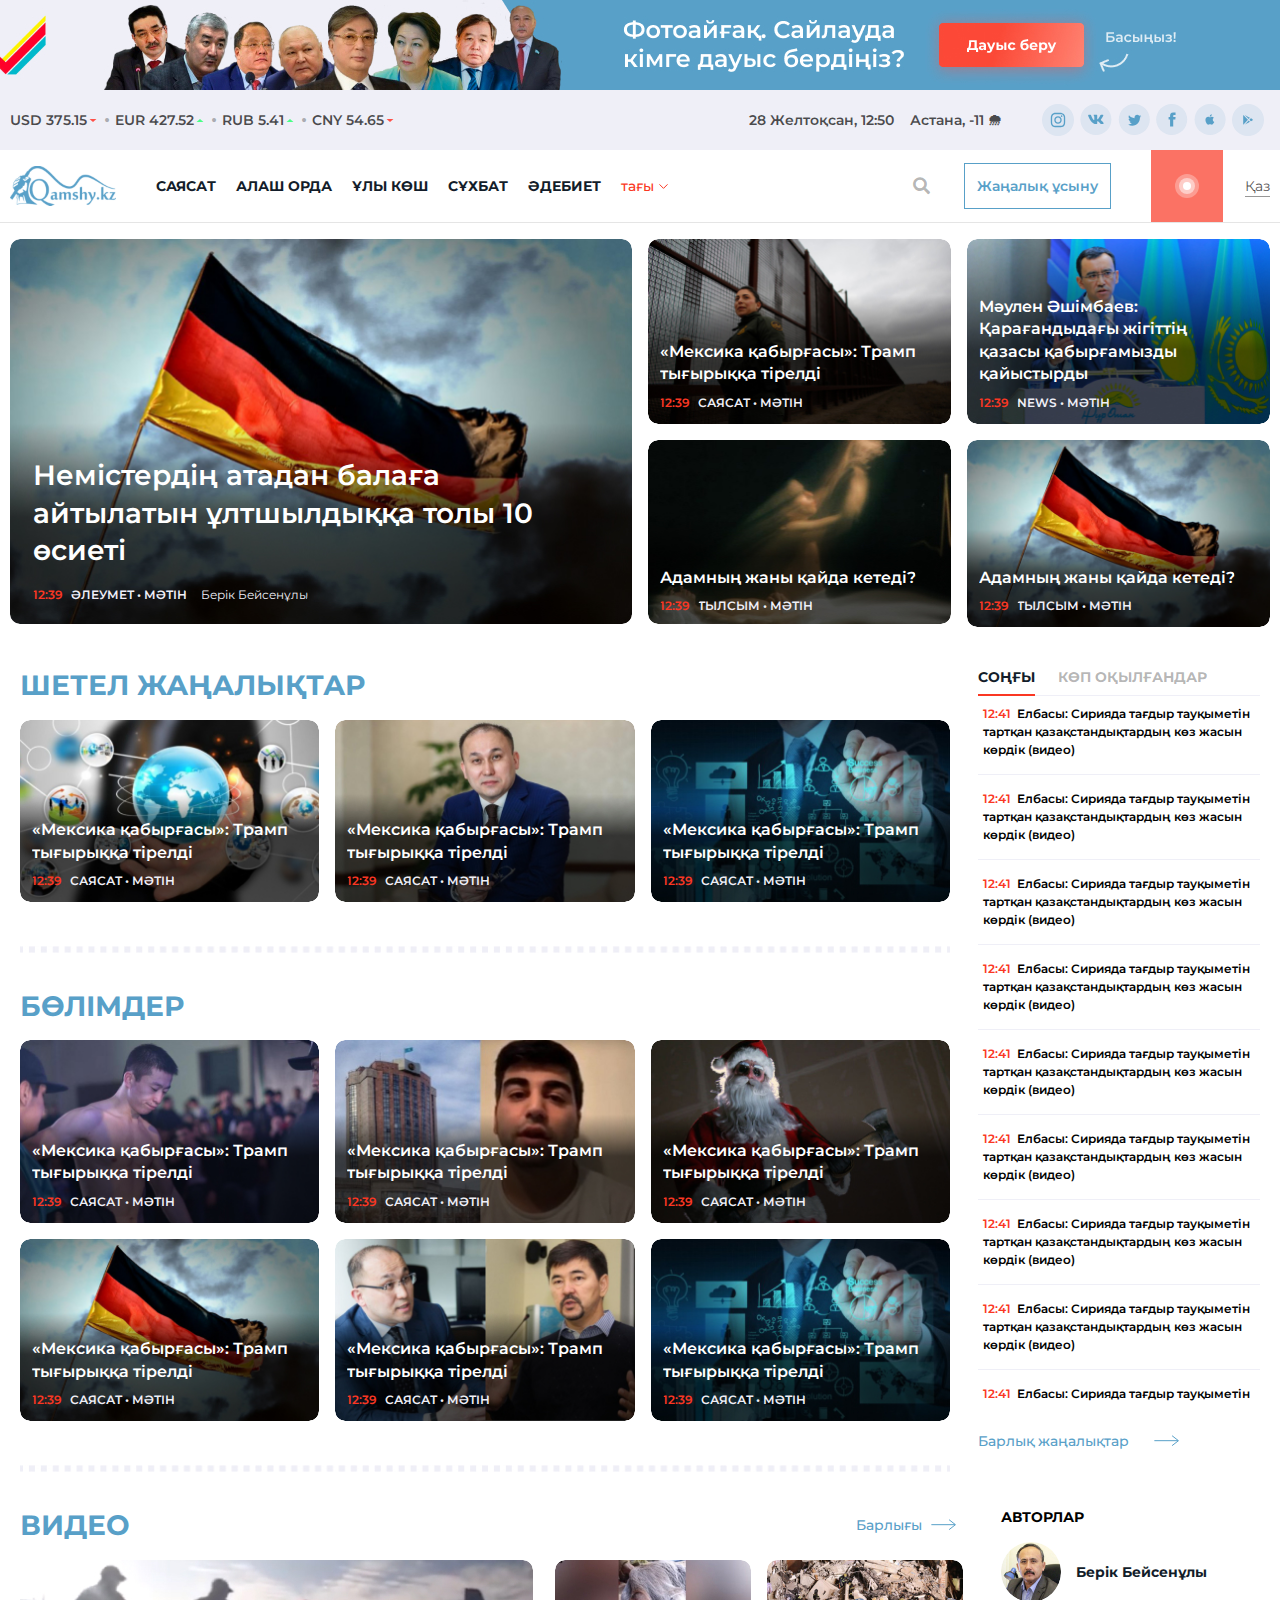
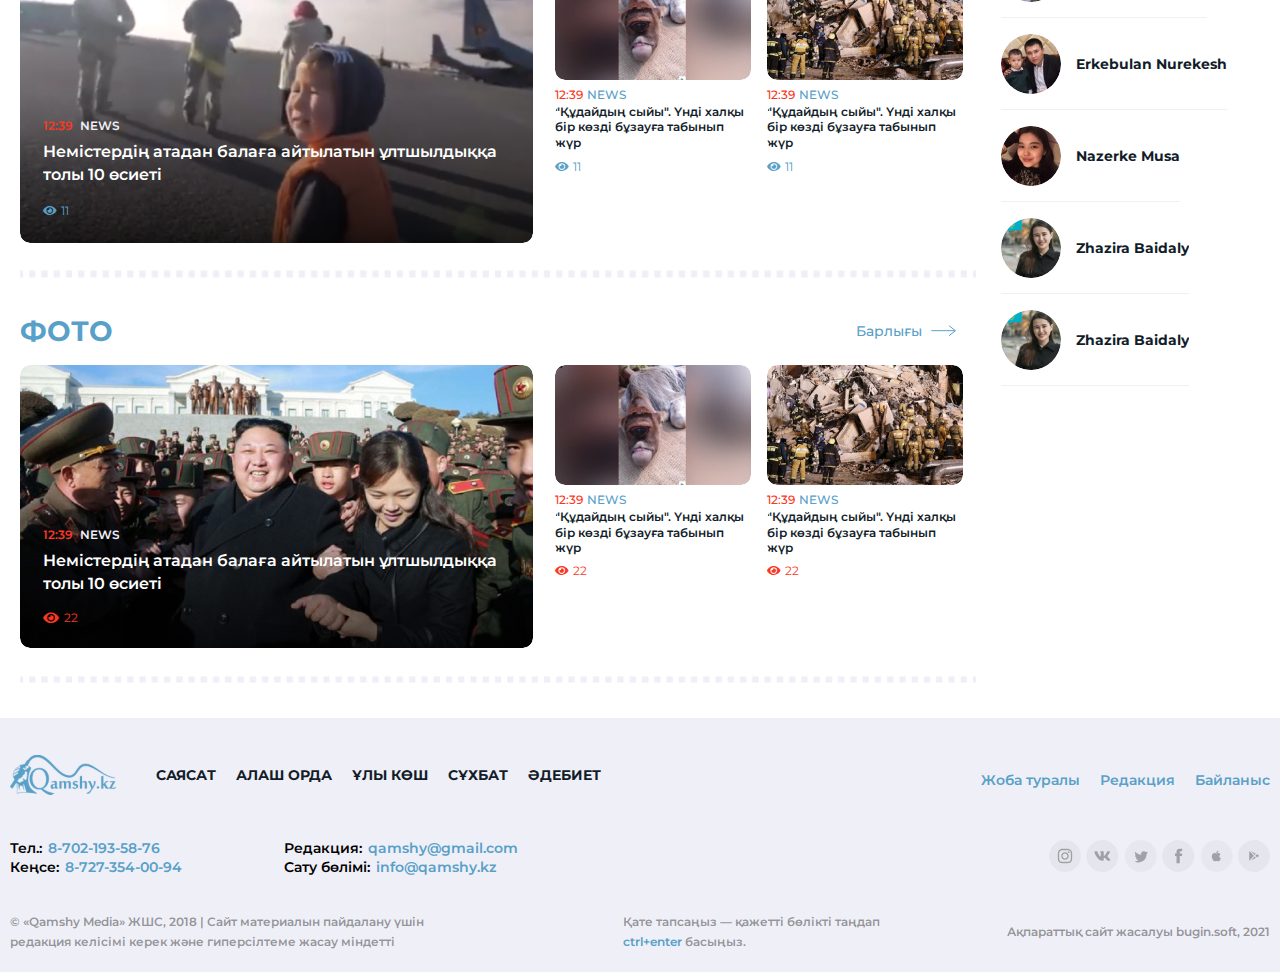
==== commit 0de863e1: "adaptive menu" ====
--- a/index.html
+++ b/index.html
@@ -113,30 +113,117 @@
             <img src="img/logo.svg" alt="" />
           </a>
           <nav class="header__nav">
-            <div class="logo__live">
-              <a href="" class="adapted__logo">
-                <img src="img/logo.svg" alt="" />
-              </a>
-              <div class="apdated__none modal__live">
-                <a href="" class="live__perfomance__btn">
-                  <img src="img/header/btn_link_item.svg" alt="" />
+            <div class="logo_adapted">
+              <img src="img/logo.svg" alt="" />
+            </div>
+            <div class="header__nav__adapted">
+              <div class="header__middle__left currency">
+                <ul>
+                  <li>
+                    <p>USD 375.15</p>
+                    <svg
+                      xmlns="http://www.w3.org/2000/svg"
+                      width="8"
+                      height="3"
+                      viewBox="0 0 8 3"
+                      fill="none"
+                    >
+                      <path
+                        d="M4 3L7.4641 0H0.535898L4 3Z"
+                        fill="#FF5048"
+                      ></path>
+                    </svg>
+                  </li>
+                  <li>
+                    <p>EUR 427.52</p>
+                    <svg
+                      xmlns="http://www.w3.org/2000/svg"
+                      width="8"
+                      height="3"
+                      viewBox="0 0 8 3"
+                      fill="none"
+                    >
+                      <path
+                        d="M4 0L0.535898 3H7.4641L4 0Z"
+                        fill="#48FF86"
+                      ></path>
+                    </svg>
+                  </li>
+                  <li>
+                    <p>RUB 5.41</p>
+                    <svg
+                      xmlns="http://www.w3.org/2000/svg"
+                      width="8"
+                      height="3"
+                      viewBox="0 0 8 3"
+                      fill="none"
+                    >
+                      <path
+                        d="M4 0L0.535898 3H7.4641L4 0Z"
+                        fill="#48FF86"
+                      ></path>
+                    </svg>
+                  </li>
+                  <li>
+                    <p>CNY 54.65</p>
+                    <svg
+                      xmlns="http://www.w3.org/2000/svg"
+                      width="8"
+                      height="3"
+                      viewBox="0 0 8 3"
+                      fill="none"
+                    >
+                      <path
+                        d="M4 3L7.4641 0H0.535898L4 3Z"
+                        fill="#FF5048"
+                      ></path>
+                    </svg>
+                  </li>
+                </ul>
+              </div>
+
+              <div class="date__forecast adapted">
+                <div class="date">28 Желтоқсан, 12:50</div>
+                <div class="forecast">Астана, -11 🌨</div>
+              </div>
+              <div class="header__social adapted">
+                <a href="" class="social__link">
+                  <img src="img/icons/header/Instagram-1.svg" alt="" />
                 </a>
+                <a href="" class="social__link">
+                  <img src="img/icons/header/vk.svg" alt="" />
+                </a>
+                <a href="" class="social__link">
+                  <img src="img/icons/header/Twitter.svg" alt="" />
+                </a>
+                <a href="" class="social__link">
+                  <img src="img/icons/header/Facebook.svg" alt="" />
+                </a>
+                <a href="" class="social__link">
+                  <img src="img/icons/header/apple.svg" alt="" />
+                </a>
+                <a href="" class="social__link">
+                  <img src="img/icons/header/play_market.svg" alt="" />
+                </a>
+              </div>
+              <div class="choose__lang">
+                <p class="choose">Тільді таңдаңыз</p>
                 <div class="language">
                   <div class="drop__language">
                     <a onclick="myFunction()" class="drop__language__btn">
-                      қаз
+                      қазақша
                     </a>
                     <div class="drop__language__content" id="drop__language">
-                      <a href="/lang/kz">қаз</a>
-                      <a href="/lang/ru">Рус</a>
-                      <a href="/lang/en">Eng</a>
+                      <a href="/lang/kz">қазақша</a>
+                      <a href="/lang/ru">Русский</a>
+                      <a href="/lang/en">Engish</a>
                     </div>
                   </div>
                 </div>
               </div>
             </div>
 
-            <ul>
+            <ul class="header__ul">
               <li>
                 <a class="header__link" href="">Саясат</a>
               </li>
@@ -197,84 +284,235 @@
                   </div>
                 </div>
               </div>
-              <button class="header__modal__btn adapted">Жаңалық ұсыну</button>
             </ul>
+            <div class="submenu__adapted">
+              <div class="submenu__adapted__container">
+                <ul>
+                  <li><a href="">Саясат</a></li>
+                  <li><a href="">Алаш Орда </a></li>
+                  <li><a href="">Ұлы көш</a></li>
+                  <li><a href="">Сұхбат</a></li>
+                  <li><a href="">Әдебиет</a></li>
+                  <li><a href="">Дәстүр Саясат</a></li>
+                  <li><a href="">Алаш Орда</a></li>
+                  <li><a href="">Ұлы көш </a></li>
+                  <li><a href="">Сұхбат</a></li>
+                  <li><a href="">Әдебиет</a></li>
+                  <li><a href="">Дәстүр</a></li>
+                </ul>
+                <ul>
+                  <li><a href="">Саясат</a></li>
+                  <li><a href="">Алаш Орда </a></li>
+                  <li><a href="">Ұлы көш</a></li>
+                  <li><a href="">Сұхбат</a></li>
+                  <li><a href="">Әдебиет</a></li>
+                  <li><a href="">Дәстүр Саясат</a></li>
+                  <li><a href="">Алаш Орда</a></li>
+                  <li><a href="">Ұлы көш </a></li>
+                  <li><a href="">Сұхбат</a></li>
+                  <li><a href="">Әдебиет</a></li>
+                  <li><a href="">Дәстүр</a></li>
+                </ul>
+              </div>
+            </div>
+            <div class="header__footer">
+              <div class="logo__live__adapted">
+                <img src="img/logo__blue.svg" alt="" />
+                <button class="header__modal__btn adapted">
+                  Жаңалық ұсыну
+                </button>
+              </div>
 
-            <div class="date__forecast adapted">
-              <div class="date">28 Желтоқсан, 12:50</div>
-              <div class="forecast">Астана, -11 🌨</div>
-            </div>
-            <div class="header__middle__left currency adapted">
-              <ul>
-                <li>
-                  <p>USD 375.15</p>
-                  <svg
-                    xmlns="http://www.w3.org/2000/svg"
-                    width="8"
-                    height="3"
-                    viewBox="0 0 8 3"
-                    fill="none"
-                  >
-                    <path d="M4 3L7.4641 0H0.535898L4 3Z" fill="#FF5048" />
-                  </svg>
-                </li>
-                <li>
-                  <p>EUR 427.52</p>
-                  <svg
-                    xmlns="http://www.w3.org/2000/svg"
-                    width="8"
-                    height="3"
-                    viewBox="0 0 8 3"
-                    fill="none"
-                  >
-                    <path d="M4 0L0.535898 3H7.4641L4 0Z" fill="#48FF86" />
-                  </svg>
-                </li>
-                <li>
-                  <p>RUB 5.41</p>
-                  <svg
-                    xmlns="http://www.w3.org/2000/svg"
-                    width="8"
-                    height="3"
-                    viewBox="0 0 8 3"
-                    fill="none"
-                  >
-                    <path d="M4 0L0.535898 3H7.4641L4 0Z" fill="#48FF86" />
-                  </svg>
-                </li>
-                <li>
-                  <p>CNY 54.65</p>
-                  <svg
-                    xmlns="http://www.w3.org/2000/svg"
-                    width="8"
-                    height="3"
-                    viewBox="0 0 8 3"
-                    fill="none"
-                  >
-                    <path d="M4 3L7.4641 0H0.535898L4 3Z" fill="#FF5048" />
-                  </svg>
-                </li>
+              <ul class="header__footer__info">
+                <li><a class="other__link" href="">Жоба туралы </a></li>
+                <li><a class="other__link" href="">Редакция</a></li>
+                <li><a class="other__link" href="">Байланыс</a></li>
               </ul>
-            </div>
-            <div class="header__social adapted">
-              <a href="" class="social__link">
-                <img src="img/icons/header/Instagram-1.svg" alt="" />
-              </a>
-              <a href="" class="social__link">
-                <img src="img/icons/header/vk.svg" alt="" />
-              </a>
-              <a href="" class="social__link">
-                <img src="img/icons/header/Twitter.svg" alt="" />
-              </a>
-              <a href="" class="social__link">
-                <img src="img/icons/header/Facebook.svg" alt="" />
-              </a>
-              <a href="" class="social__link">
-                <img src="img/icons/header/apple.svg" alt="" />
-              </a>
-              <a href="" class="social__link">
-                <img src="img/icons/header/play_market.svg" alt="" />
-              </a>
+              <div class="header__footer__menu">
+                <ul>
+                  <li>
+                    <a href="">Саясат</a>
+                  </li>
+                  <li>
+                    <a href="">Алаш Орда</a>
+                  </li>
+                  <li>
+                    <a href="">Ұлы көш</a>
+                  </li>
+                  <li>
+                    <a href="">Сұхбат</a>
+                  </li>
+                  <li>
+                    <a href="">Әдебиет</a>
+                  </li>
+                  <li>
+                    <a href="">Дәстүр</a>
+                  </li>
+                </ul>
+              </div>
+              <div class="footer__middle__left adapted">
+                <a href="" class="tel">Тел.: <span>8-702-193-58-76</span> </a>
+                <a href="" class="office__tel"
+                  >Редакция: <span>qamshy@gmail.com</span>
+                </a>
+                <a href="" class="redaction__tel"
+                  >Кеңсе: <span>8-727-354-00-94 </span>
+                </a>
+                <a href="" class="sails"
+                  >Сату бөлімі: <span>info@qamshy.kz</span>
+                </a>
+              </div>
+              <div class="footer__up__right adapted">
+                <div class="social__links">
+                  <a class="social__links__item" href=""
+                    ><svg
+                      xmlns="http://www.w3.org/2000/svg"
+                      width="32"
+                      height="32"
+                      viewBox="0 0 32 32"
+                      fill="none"
+                    >
+                      <path
+                        fill-rule="evenodd"
+                        clip-rule="evenodd"
+                        d="M16 32C24.8366 32 32 24.8366 32 16C32 7.16344 24.8366 0 16 0C7.16344 0 0 7.16344 0 16C0 24.8366 7.16344 32 16 32Z"
+                        fill="black"
+                        fill-opacity="0.04"
+                      ></path>
+                      <path
+                        fill-rule="evenodd"
+                        clip-rule="evenodd"
+                        d="M19.6114 11.3267C19.1336 11.3267 18.7455 11.7142 18.7455 12.1934C18.7455 12.6719 19.1336 13.06 19.6114 13.06C20.0899 13.06 20.478 12.6719 20.478 12.1934C20.478 11.7142 20.0899 11.3267 19.6114 11.3267ZM15.9997 18.3831C14.6867 18.3831 13.6179 17.3141 13.6179 15.9997C13.6179 14.686 14.6867 13.6177 15.9997 13.6177C17.3134 13.6177 18.3822 14.686 18.3822 15.9997C18.3822 17.3141 17.3134 18.3831 15.9997 18.3831ZM15.9997 12.2765C13.9478 12.2765 12.278 13.9469 12.278 15.9997C12.278 18.0531 13.9478 19.7236 15.9997 19.7236C18.0524 19.7236 19.7221 18.0531 19.7221 15.9997C19.7221 13.9469 18.0524 12.2765 15.9997 12.2765ZM21.8434 18.0341C21.8368 18.4825 21.8192 18.961 21.7347 19.414C21.5056 20.6465 20.8059 21.396 19.5964 21.7056C19.0407 21.8477 18.449 21.8523 17.8232 21.8562H17.8167C17.5123 21.8582 17.2001 21.8588 16.8624 21.8588C16.0128 21.8588 15.1475 21.8529 14.3097 21.8464L13.7474 21.8424C13.3337 21.8392 12.8481 21.8202 12.3794 21.7011C11.4631 21.468 10.84 20.9548 10.4734 20.132C10.2417 19.609 10.1894 19.031 10.1691 18.5342C10.1645 18.4269 10.1566 18.3254 10.1481 18.2272L10.1403 18.129V13.9195C10.1488 13.8769 10.1592 13.8174 10.1612 13.7486C10.1756 13.2557 10.1959 12.8132 10.3019 12.3904C10.5369 11.457 11.0605 10.8259 11.9036 10.4613C12.4161 10.2394 12.9829 10.1897 13.4699 10.1694C13.5772 10.1648 13.6793 10.1563 13.7775 10.1485L13.8751 10.1406H18.087C18.1217 10.1478 18.1655 10.1544 18.2159 10.1589C18.3586 10.1714 18.5 10.1799 18.6362 10.1877C18.9071 10.2041 19.1624 10.2192 19.3987 10.263C20.0179 10.3795 20.5232 10.6152 20.8989 10.9628C21.2759 11.3129 21.5462 11.7986 21.702 12.4074C21.8414 12.9527 21.8467 13.5346 21.8525 14.1492V14.2022C21.8643 15.4898 21.8617 16.7793 21.8434 18.0341ZM23.1931 14.1905L23.1924 14.1375C23.1865 13.4691 23.18 12.7779 23.0006 12.0749C22.5614 10.3566 21.4009 9.27462 19.6455 8.94602C19.3261 8.8858 19.0158 8.86747 18.7154 8.8498C18.5858 8.8426 18.4627 8.83474 18.3416 8.82427C18.3351 8.82296 18.3292 8.82165 18.3227 8.82034C18.305 8.81772 18.2873 8.81379 18.2683 8.81052L18.2107 8.80005H13.8247L13.8005 8.80201C13.756 8.80529 13.7108 8.80856 13.6669 8.81249C13.5779 8.81969 13.4941 8.82689 13.4156 8.83016C12.8409 8.85372 12.0895 8.92049 11.3715 9.23076C10.137 9.76489 9.34045 10.718 9.00271 12.0631C8.86657 12.6051 8.83908 13.1353 8.82271 13.6747C8.81813 13.695 8.8142 13.7146 8.81028 13.7342L8.7998 13.7925V18.1795L8.80177 18.2037C8.80504 18.2488 8.80897 18.2934 8.8129 18.3379C8.8201 18.4262 8.82664 18.5094 8.82991 18.5886C8.85348 19.1757 8.92351 19.9429 9.24947 20.6767C9.78554 21.8824 10.7281 22.6646 12.0496 22.9997C12.6609 23.1555 13.2723 23.1791 13.737 23.183L14.2999 23.187C15.1396 23.1928 16.0076 23.2 16.8624 23.2C17.2034 23.2 17.5182 23.1987 17.8252 23.1968H17.8318C18.5112 23.1922 19.2141 23.1876 19.9282 23.0043C21.6464 22.5645 22.727 21.4078 23.0523 19.6595C23.1551 19.1057 23.1761 18.5369 23.1833 18.0531C23.2009 16.7878 23.2049 15.4885 23.1931 14.1905Z"
+                        fill="black"
+                        fill-opacity="0.3"
+                      ></path></svg
+                  ></a>
+                  <a class="social__links__item" href=""
+                    ><svg
+                      xmlns="http://www.w3.org/2000/svg"
+                      width="33"
+                      height="32"
+                      viewBox="0 0 33 32"
+                      fill="none"
+                    >
+                      <path
+                        fill-rule="evenodd"
+                        clip-rule="evenodd"
+                        d="M16.3999 32C25.2365 32 32.3999 24.8366 32.3999 16C32.3999 7.16344 25.2365 0 16.3999 0C7.56335 0 0.399902 7.16344 0.399902 16C0.399902 24.8366 7.56335 32 16.3999 32Z"
+                        fill="black"
+                        fill-opacity="0.04"
+                      ></path>
+                      <path
+                        fill-rule="evenodd"
+                        clip-rule="evenodd"
+                        d="M24.0328 11.8434C24.144 11.4725 24.0328 11.2 23.5034 11.2H21.753C21.3079 11.2 21.1028 11.4354 20.9915 11.695C20.9915 11.695 20.1013 13.8647 18.8403 15.274C18.4324 15.682 18.2469 15.8118 18.0244 15.8118C17.9131 15.8118 17.752 15.682 17.752 15.3111V11.8434C17.752 11.3983 17.6229 11.2 17.252 11.2H14.5013C14.2232 11.2 14.0559 11.4065 14.0559 11.6023C14.0559 12.0242 14.6864 12.1215 14.7514 13.3084V15.886C14.7514 16.4512 14.6493 16.5536 14.4268 16.5536C13.8334 16.5536 12.3899 14.3742 11.5339 11.8805C11.3661 11.3957 11.1978 11.2 10.7505 11.2H9.00005C8.49993 11.2 8.3999 11.4354 8.3999 11.695C8.3999 12.1586 8.99333 14.4581 11.163 17.4994C12.6094 19.5763 14.6474 20.7022 16.5018 20.7022C17.6144 20.7022 17.7521 20.4521 17.7521 20.0214V18.4516C17.7521 17.9515 17.8575 17.8517 18.2098 17.8517C18.4694 17.8517 18.9145 17.9815 19.953 18.9829C21.1398 20.1697 21.3355 20.7022 22.0031 20.7022H23.7535C24.2536 20.7022 24.5036 20.4521 24.3594 19.9586C24.2015 19.4668 23.6349 18.7532 22.883 17.9073C22.475 17.4252 21.8631 16.906 21.6776 16.6463C21.418 16.3125 21.4922 16.1642 21.6776 15.8675C21.6776 15.8675 23.8102 12.8633 24.0328 11.8434Z"
+                        fill="black"
+                        fill-opacity="0.3"
+                      ></path></svg
+                  ></a>
+                  <a class="social__links__item" href=""
+                    ><svg
+                      xmlns="http://www.w3.org/2000/svg"
+                      width="33"
+                      height="32"
+                      viewBox="0 0 33 32"
+                      fill="none"
+                    >
+                      <path
+                        fill-rule="evenodd"
+                        clip-rule="evenodd"
+                        d="M16.7998 32C25.6364 32 32.7998 24.8366 32.7998 16C32.7998 7.16344 25.6364 0 16.7998 0C7.96325 0 0.799805 7.16344 0.799805 16C0.799805 24.8366 7.96325 32 16.7998 32Z"
+                        fill="black"
+                        fill-opacity="0.03"
+                      ></path>
+                      <path
+                        fill-rule="evenodd"
+                        clip-rule="evenodd"
+                        d="M22.3972 12.9709C22.9734 12.621 23.4158 12.0668 23.6243 11.4067C23.085 11.7305 22.4878 11.9659 21.8524 12.0928C21.3435 11.5431 20.6181 11.2 19.8158 11.2C18.2749 11.2 17.0256 12.4658 17.0256 14.0273C17.0256 14.2488 17.0502 14.4647 17.0978 14.6716C14.779 14.5538 12.7224 13.4281 11.3467 11.7174C11.1065 12.135 10.9687 12.6207 10.9687 13.1388C10.9687 14.1197 11.4613 14.985 12.2099 15.4922C11.7528 15.4775 11.3223 15.3506 10.9461 15.1388C10.9458 15.1505 10.9458 15.1622 10.9458 15.1742C10.9458 16.5442 11.9079 17.6869 13.1841 17.9467C12.9502 18.0114 12.7036 18.046 12.4489 18.046C12.2693 18.046 12.0947 18.0283 11.924 17.9952C12.2791 19.1184 13.3099 19.936 14.5306 19.9586C13.5755 20.7171 12.3726 21.1692 11.0654 21.1692C10.8403 21.1692 10.6182 21.1557 10.3999 21.1292C11.6345 21.9317 13.1008 22.4 14.6771 22.4C19.8092 22.4 22.6158 18.0912 22.6158 14.3548C22.6158 14.2325 22.6131 14.1104 22.6077 13.9889C23.1527 13.5908 23.6256 13.0928 23.9999 12.5255C23.4992 12.7505 22.9617 12.9024 22.3972 12.9709Z"
+                        fill="black"
+                        fill-opacity="0.3"
+                      ></path></svg
+                  ></a>
+                  <a class="social__links__item" href=""
+                    ><svg
+                      xmlns="http://www.w3.org/2000/svg"
+                      width="33"
+                      height="32"
+                      viewBox="0 0 33 32"
+                      fill="none"
+                    >
+                      <path
+                        fill-rule="evenodd"
+                        clip-rule="evenodd"
+                        d="M16.2002 32C25.0368 32 32.2002 24.8366 32.2002 16C32.2002 7.16344 25.0368 0 16.2002 0C7.36364 0 0.200195 7.16344 0.200195 16C0.200195 24.8366 7.36364 32 16.2002 32Z"
+                        fill="black"
+                        fill-opacity="0.04"
+                      ></path>
+                      <path
+                        fill-rule="evenodd"
+                        clip-rule="evenodd"
+                        d="M20.2 13.4624H17.7488V11.968C17.7488 11.4072 18.1486 11.276 18.43 11.276H20.16V8.80885L17.7776 8.80005C15.1314 8.80005 14.5294 10.6408 14.5294 11.8184V13.4624H13V16.0056H14.5294V23.2H17.7488V16.0056H19.9186L20.2 13.4624Z"
+                        fill="black"
+                        fill-opacity="0.3"
+                      ></path></svg
+                  ></a>
+                  <a class="social__links__item" href=""
+                    ><svg
+                      xmlns="http://www.w3.org/2000/svg"
+                      width="33"
+                      height="32"
+                      viewBox="0 0 33 32"
+                      fill="none"
+                    >
+                      <path
+                        fill-rule="evenodd"
+                        clip-rule="evenodd"
+                        d="M16.6001 32C25.4367 32 32.6001 24.8366 32.6001 16C32.6001 7.16344 25.4367 0 16.6001 0C7.76354 0 0.600098 7.16344 0.600098 16C0.600098 24.8366 7.76354 32 16.6001 32Z"
+                        fill="black"
+                        fill-opacity="0.03"
+                      ></path>
+                      <path
+                        fill-rule="evenodd"
+                        clip-rule="evenodd"
+                        d="M19.3541 16.3149C19.3541 14.894 20.5583 14.2397 20.5583 14.2397C20.5583 14.2397 19.769 13.0438 18.5347 13.0438C17.6189 13.0438 17.1332 13.5803 16.5158 13.5803C15.7823 13.5803 15.4028 13.0438 14.4918 13.0438C13.4547 13.0438 11.8003 13.9794 11.8003 16.3149C11.8003 18.5636 13.4345 21.3288 14.6995 21.3288C15.3622 21.3288 15.6558 20.8944 16.5258 20.8944C17.5278 20.8944 17.5784 21.3288 18.3322 21.3288C19.6727 21.3288 20.867 18.4921 20.867 18.4921C20.867 18.4921 19.3541 18.0014 19.3541 16.3149ZM18.324 10.6626C17.3833 10.7394 16.0474 11.7207 16.2296 13.1774C17.4692 13.2232 18.5062 11.8075 18.324 10.6626Z"
+                        fill="black"
+                        fill-opacity="0.3"
+                      ></path></svg
+                  ></a>
+                  <a class="social__links__item" href=""
+                    ><svg
+                      xmlns="http://www.w3.org/2000/svg"
+                      width="32"
+                      height="32"
+                      viewBox="0 0 32 32"
+                      fill="none"
+                    >
+                      <path
+                        fill-rule="evenodd"
+                        clip-rule="evenodd"
+                        d="M16 32C24.8366 32 32 24.8366 32 16C32 7.16344 24.8366 0 16 0C7.16344 0 0 7.16344 0 16C0 24.8366 7.16344 32 16 32Z"
+                        fill="black"
+                        fill-opacity="0.04"
+                      ></path>
+                      <path
+                        d="M12.4887 10.6667L16.6919 15.0438L17.9346 13.7501C15.7932 12.5389 12.9613 10.9366 12.4887 10.6667ZM11.2752 10.9438C11.2299 11.0494 11.2002 11.1653 11.2002 11.2938V20.4074C11.2002 20.5124 11.2239 20.6094 11.2585 20.7001L15.9523 15.8136L11.2752 10.9438ZM18.8929 14.2928L17.4314 15.8136L18.8814 17.324C19.7716 16.82 20.3877 16.4709 20.3877 16.4709C20.6538 16.3093 20.8029 16.0606 20.7992 15.7897C20.7954 15.5257 20.6416 15.2821 20.3867 15.1376C20.352 15.1178 19.7505 14.7776 18.8929 14.2928ZM16.6919 16.5845L12.52 20.9272C13.2384 20.5186 15.8922 19.0156 17.9231 17.8657L16.6919 16.5845Z"
+                        fill="black"
+                        fill-opacity="0.3"
+                      ></path></svg
+                  ></a>
+                </div>
+              </div>
+              <div class="footer__bottom__left adapted">
+                <p class="text left">
+                  © «Qamshy Media» ЖШС, 2018 | Сайт материалын пайдалану үшін
+                  редакция келісімі керек және гиперсілтеме жасау міндетті
+                </p>
+              </div>
+              <div class="footer__bottom__right adapted">
+                <a href="" class="bs_logo"
+                  >Ақпараттық сайт жасалуы bugin.soft, 2021
+                </a>
+              </div>
             </div>
           </nav>
         </div>
@@ -394,16 +632,16 @@
               <a href=""
                 ><img
                   class="subnews__img"
-                  src="img/main__news/img4.jpg"
+                  src="img/main__news/main__img.jpg"
                   alt=""
                 />
                 <div class="left__block__news__content">
                   <div class="left__block__news__content__title">
-                    Түркологияның терең білгірі еді...
+                    Адамның жаны қайда кетеді?
                   </div>
                   <div class="info">
                     <p class="time">12:39</p>
-                    <a href="" class="speciality">Ғылым-Білім • Мәтін</a>
+                    <a href="" class="speciality">Тылсым • Мәтін</a>
                   </div>
                 </div>
               </a>
--- a/css/style.css
+++ b/css/style.css
@@ -1 +1 @@
-@charset "UTF-8";@import url("https://fonts.googleapis.com/css2?family=Montserrat&display=swap");*{padding:0;margin:0;border:0}*,:after,:before{-moz-box-sizing:border-box;-webkit-box-sizing:border-box;box-sizing:border-box}:active,:focus{outline:none}a:active,a:focus{outline:none}aside,footer,header,nav{display:block}body,html{height:100%;width:100%;font-size:100%;line-height:1;font-size:16px;-ms-text-size-adjust:100%;-moz-text-size-adjust:100%;-webkit-text-size-adjust:100%;font-family:"Montserrat", sans-serif;scrollbar-color:#58a0c8 #ffffff;scrollbar-width:thin}body::-webkit-scrollbar,html::-webkit-scrollbar{width:5px;height:4px;background-color:#ffffff}body::-webkit-scrollbar-thumb,html::-webkit-scrollbar-thumb{background-color:#58a0c8;border-radius:2px}button,input,textarea{font-family:inherit}input::-ms-clear{display:none}button{cursor:pointer}button::-moz-focus-inner{padding:0;border:0}a,a:visited{text-decoration:none}a:hover{text-decoration:none}ul li{list-style:none}img{vertical-align:top}h1,h2,h3,h4,h5,h6{font-size:inherit;font-weight:400}.container{max-width:1356px;margin:0 auto;padding:0px 10px;width:100%}.header__container{margin:0 auto}.header__banner img{width:100%;height:100%;height:90px;-o-object-fit:cover;object-fit:cover}@media (max-width:1100px){.header__banner img{height:60px}}@media (max-width:780px){.header__banner img{height:40px}}.header__middle{background:#efeff7;padding:14px 10px}@media (max-width:580px){.header__middle{display:none}}.header__middle__content{margin:0 auto;max-width:1320px;display:-webkit-box;display:-ms-flexbox;display:flex;-webkit-box-align:center;-ms-flex-align:center;align-items:center;-webkit-box-pack:justify;-ms-flex-pack:justify;justify-content:space-between;-ms-flex-wrap:wrap;flex-wrap:wrap}.header__middle__left{display:-webkit-box;display:-ms-flexbox;display:flex;-webkit-box-align:center;-ms-flex-align:center;align-items:center;margin:0px 0px 0px 0px}@media (max-width:580px){.header__middle__left.currency{display:none}}.header__middle__left.currency.adapted{display:none}@media (max-width:580px){.header__middle__left.currency.adapted{display:block}}.header__middle__left.currency.adapted ul{-webkit-box-orient:horizontal;-webkit-box-direction:normal;-ms-flex-direction:row;flex-direction:row}@media (max-width:580px){.header__middle__left{margin:0px 0px 0px 0px}}.header__middle__left ul{display:-webkit-box;display:-ms-flexbox;display:flex;-webkit-box-align:center;-ms-flex-align:center;align-items:center;-ms-flex-wrap:wrap;flex-wrap:wrap}.header__middle__left ul li{display:-webkit-box;display:-ms-flexbox;display:flex;-webkit-box-align:center;-ms-flex-align:center;align-items:center;position:relative;margin-right:18px;font-style:normal;font-weight:600;font-size:14px;line-height:20px;color:rgba(0, 0, 0, 0.7)}.header__middle__left ul li p{white-space:nowrap}.header__middle__left ul li svg{margin-left:2px}.header__middle__left ul li:before{position:absolute;content:".";bottom:0;top:-7px;left:-11px;color:rgba(0, 0, 0, 0.3);font-size:25px}@media (max-width:768px){.header__middle__left ul li:before{display:none}}.header__middle__left ul li:first-child::before{content:unset}.header__middle__right{display:-webkit-box;display:-ms-flexbox;display:flex;-webkit-box-align:center;-ms-flex-align:center;align-items:center;-ms-flex-wrap:wrap;flex-wrap:wrap}.header__social{display:-webkit-box;display:-ms-flexbox;display:flex}.header__social.adapted{display:none}@media (max-width:580px){.header__social.adapted{display:-webkit-box;display:-ms-flexbox;display:flex;margin-top:10px}}.header__social .social__link{display:block;margin-right:6px;-webkit-transition:all ease 0.3s;-o-transition:all ease 0.3s;transition:all ease 0.3s}.header__social .social__link img{max-width:32px;max-height:32px}.header__social .social__link:nth-last-child(){margin-right:0}.header__social .social__link:hover{-webkit-transform:translateY(-4px);-ms-transform:translateY(-4px);transform:translateY(-4px)}@media (max-width:580px){.header__social{display:none}}.date__forecast{display:-webkit-box;display:-ms-flexbox;display:flex;-webkit-box-align:center;-ms-flex-align:center;align-items:center;font-weight:600;font-size:14px;line-height:20px;color:rgba(0, 0, 0, 0.7);margin-right:40px}@media (max-width:580px){.date__forecast{display:none}}.date__forecast .date{margin-right:16px;white-space:nowrap}.date__forecast .forecast{white-space:nowrap}.date__forecast.adapted{display:none;margin-bottom:13px;-webkit-box-orient:vertical;-webkit-box-direction:normal;-ms-flex-direction:column;flex-direction:column;-webkit-box-align:start;-ms-flex-align:start;align-items:flex-start}@media (max-width:580px){.date__forecast.adapted{display:-webkit-box;display:-ms-flexbox;display:flex}}.header__bottom{padding:0px 10px;border-bottom:1px solid #e5e5e5}.header__body{margin:0 auto;max-width:1320px;display:-webkit-box;display:-ms-flexbox;display:flex;-webkit-box-align:center;-ms-flex-align:center;align-items:center;-webkit-box-pack:justify;-ms-flex-pack:justify;justify-content:space-between;-ms-flex-wrap:wrap;flex-wrap:wrap}@media (max-width:725px){.header__body{padding:5px 0px}}.header__bottom__left{display:-webkit-box;display:-ms-flexbox;display:flex;-webkit-box-align:center;-ms-flex-align:center;align-items:center}.header__logo{margin-right:40px}.header__logo img{max-width:106px;max-height:40px}@media (max-width:500px){.header__logo{margin-right:10px}}.header__nav{-webkit-transition:all ease 0.3s;-o-transition:all ease 0.3s;transition:all ease 0.3s;scrollbar-color:#58a0c8 #ffffff;scrollbar-width:thin}.header__nav::-webkit-scrollbar{width:3px;height:4px;background-color:#ffffff}.header__nav::-webkit-scrollbar-thumb{background-color:#58a0c8;border-radius:2px}.header__nav.active{top:0}@media (max-width:1200px){.header__nav{position:fixed;height:100%;width:100%;z-index:10;background-color:#ffffff;top:-100%;left:0;overflow-y:scroll}}.header__nav ul{display:-webkit-box;display:-ms-flexbox;display:flex;-webkit-box-align:center;-ms-flex-align:center;align-items:center}.header__nav ul .drop__down__menu{position:relative}.header__nav ul .drop__down__menu .toggle__menu{position:absolute;top:47px;z-index:3}@media (max-width:1200px){.header__nav ul .drop__down__menu .toggle__menu{position:unset}}.header__nav ul li .header__link{font-weight:bold;font-size:14px;line-height:20px;text-transform:uppercase;color:#131d2a;margin-right:20px;display:block;position:relative}.header__nav ul li .header__link:after{content:"";position:absolute;width:0%;background-color:#131d2a;height:1px;left:50%;bottom:-1px;-webkit-transition:all ease 0.3s;-o-transition:all ease 0.3s;transition:all ease 0.3s}.header__nav ul li .header__link:hover:after{width:100%;left:0}@media (max-width:1200px){.header__nav ul li .header__link{margin-bottom:5px}}@media (max-width:1200px){.header__nav ul{-webkit-box-orient:vertical;-webkit-box-direction:normal;-ms-flex-direction:column;flex-direction:column;-webkit-box-align:start;-ms-flex-align:start;align-items:flex-start;margin-bottom:20px}}@media (max-width:1200px){.header__nav{padding:10px 10px}}.header__nav .adapted__logo{display:none;margin:0px 14px 0px 0px}.header__nav .adapted__logo img{max-width:106px;max-height:40px}@media (max-width:1200px){.header__nav .adapted__logo{display:block}}.header__bottom__right{display:-webkit-box;display:-ms-flexbox;display:flex;-webkit-box-align:center;-ms-flex-align:center;align-items:center}.header__bottom__right .search{display:-webkit-box;display:-ms-flexbox;display:flex}.header__bottom__right .search .search__btn{background-color:unset;cursor:pointer}.header__bottom__right .search .search__btn .fa-search{color:rgba(0, 0, 0, 0.3);font-size:17px}.header__bottom__right .search__header__form{display:-webkit-box;display:-ms-flexbox;display:flex;-webkit-box-align:center;-ms-flex-align:center;align-items:center;margin-right:34px}@media (max-width:500px){.header__bottom__right .search__header__form{margin-right:0px}}.header__bottom__right .search__header__form .search__header{display:none;padding:5px 8px;max-width:155px;border-bottom:1px solid rgba(0, 0, 0, 0.3);margin-right:5px}.header__bottom__right .search__header__form .search__header.show{display:block}@media (max-width:500px){.header__bottom__right .search__header__form .search__header{max-width:103px}}.header__bottom__right .apdated__none{display:-webkit-box;display:-ms-flexbox;display:flex;-webkit-box-align:center;-ms-flex-align:center;align-items:center}@media (max-width:725px){.header__bottom__right .apdated__none{display:none}}.apdated__none.modal__live{display:none}@media (max-width:725px){.apdated__none.modal__live{display:-webkit-box;display:-ms-flexbox;display:flex;-webkit-box-align:center;-ms-flex-align:center;align-items:center;margin-bottom:20px}}.live__perfomance__btn{background-color:#fa3723;opacity:0.7;padding:24px 24px;-webkit-transition:all ease 0.3s;-o-transition:all ease 0.3s;transition:all ease 0.3s;margin-right:22px}.live__perfomance__btn:hover{background-color:#e72f1a}@media (max-width:1200px){.live__perfomance__btn{padding:15px 20px}}@media (max-width:725px){.live__perfomance__btn{display:-webkit-box;display:-ms-flexbox;display:flex;max-width:64px;max-height:39px;-webkit-box-align:center;-ms-flex-align:center;align-items:center}}.drop__down__menu .menu__toggle__btn{font-weight:500;font-size:14px;line-height:20px;background-color:#ffffff;display:-webkit-box;display:-ms-flexbox;display:flex;-webkit-box-align:center;-ms-flex-align:center;align-items:center;text-transform:lowercase;color:#fa3723}@media (max-width:1200px){.drop__down__menu .menu__toggle__btn{margin-bottom:6px;font-size:15px}}.drop__down__menu .menu__toggle__btn svg{margin-left:5px}.drop__down__menu .toggle__menu{max-width:600px;display:-ms-grid;display:grid;-ms-grid-columns:1fr 1fr 1fr;grid-template-columns:1fr 1fr 1fr;-webkit-column-gap:60px;column-gap:60px;row-gap:30px;padding:20px 20px;background-color:#ffffff;-webkit-box-shadow:0 2px 10px rgba(0, 0, 0, 0.158);box-shadow:0 2px 10px rgba(0, 0, 0, 0.158)}.drop__down__menu .toggle__menu .row{display:-ms-grid;display:grid;-ms-grid-columns:1fr;grid-template-columns:1fr;-webkit-column-gap:10px;column-gap:10px;row-gap:20px}@media (max-width:1200px){.drop__down__menu .toggle__menu{-webkit-box-shadow:unset;box-shadow:unset;padding:10px 5px}}@media (max-width:550px){.drop__down__menu .toggle__menu{-ms-grid-columns:1fr 1fr;grid-template-columns:1fr 1fr}}.header__modal__btn{font-style:normal;font-weight:600;font-size:14px;line-height:20px;padding:12px 12px;background-color:#ffffff;border:1px solid #58a0c8;color:#58a0c8;margin-right:40px;-webkit-transition:all ease 0.3s;-o-transition:all ease 0.3s;transition:all ease 0.3s}.header__modal__btn.adapted{display:none;margin-top:10px}@media (max-width:725px){.header__modal__btn.adapted{display:block}}.header__modal__btn:hover{border:1px solid #447b99;color:#447b99}@media (max-width:1200px){.header__modal__btn{padding:8px 10px;margin-right:14px}}.toggle__menu__link{list-style:none;font-size:15px;font-weight:500;color:#131d2a;min-width:95px;position:relative}.toggle__menu__link:after{content:"";position:absolute;width:0%;background-color:#131d2a;height:1px;left:50%;bottom:-4px;-webkit-transition:all ease 0.3s;-o-transition:all ease 0.3s;transition:all ease 0.3s}.toggle__menu__link:hover:after{width:100%;left:0}.header__burger{display:none;position:relative;width:30px;height:20px;position:relative;z-index:12;cursor:pointer;margin-left:20px}@media (max-width:1200px){.header__burger{display:block}}.header__burger.active{position:fixed;top:19px;right:10px}.header__burger:before{top:0}.header__burger:after,.header__burger:before{content:"";background-color:#000000;position:absolute;width:100%;height:2px;left:0;-webkit-transition:all 0.3s ease 0s;-o-transition:all 0.3s ease 0s;transition:all 0.3s ease 0s}.header__burger span{position:absolute;background-color:#000000;position:absolute;left:0;width:100%;height:2px;top:9px;-webkit-transition:all 0.3s ease 0s;-o-transition:all 0.3s ease 0s;transition:all 0.3s ease 0s}.header__burger:after{bottom:0}.header__burger.active:before{-webkit-transform:rotate(45deg);-ms-transform:rotate(45deg);transform:rotate(45deg);top:9px}.header__burger.active:after{-webkit-transform:rotate(-45deg);-ms-transform:rotate(-45deg);transform:rotate(-45deg);bottom:9px}.header__burger.active span{-webkit-transform:scale(0);-ms-transform:scale(0);transform:scale(0)}.drop__language{position:relative}.drop__language__btn{font-style:normal;font-weight:normal;font-size:14px;line-height:17px;cursor:pointer;color:rgba(0, 0, 0, 0.7);text-transform:capitalize;position:relative;padding:0px 0px 2px 0px}.drop__language__btn:after{content:"";position:absolute;width:100%;height:1px;bottom:0;left:0;background-color:#979797}.drop__language__btn :after{position:absolute;width:100%;height:1px;bottom:0;left:0;background-color:#979797}.drop__language__content{display:none;-webkit-box-orient:vertical;-webkit-box-direction:normal;-ms-flex-direction:column;flex-direction:column;position:absolute;background-color:#ffffff;padding:10px 10px 5px 10px;border-radius:3px;-webkit-box-shadow:0 2px 10px rgba(0, 0, 0, 0.158);box-shadow:0 2px 10px rgba(0, 0, 0, 0.158);width:65px;top:22px;z-index:3}.drop__language__content a{font-weight:normal;font-size:14px;line-height:17px;cursor:pointer;color:rgba(0, 0, 0, 0.7);text-transform:capitalize;margin-bottom:5px;-webkit-transition:all ease 0.3s;-o-transition:all ease 0.3s;transition:all ease 0.3s}.drop__language__content a:hover{color:rgba(0, 0, 0, 0.993)}.drop__language__content.show{display:-webkit-box;display:-ms-flexbox;display:flex}.main__news{padding:16px 0px 0px 0px}.main__news__body{display:-ms-grid;display:grid;-ms-grid-columns:1fr 1fr;grid-template-columns:1fr 1fr;-webkit-column-gap:16px;column-gap:16px;row-gap:16px}@media (max-width:900px){.main__news__body{-ms-grid-columns:1fr;grid-template-columns:1fr}}.main__news__body .left__block{display:-ms-grid;display:grid;-ms-grid-columns:1fr 1fr;grid-template-columns:1fr 1fr;-webkit-column-gap:16px;column-gap:16px;row-gap:16px}@media (max-width:768px){.main__news__body .left__block{-webkit-column-gap:10px;column-gap:10px;row-gap:10px}}@media (max-width:560px){.main__news__body .left__block{-ms-grid-columns:1fr;grid-template-columns:1fr}}.left__block__news__content{position:absolute;bottom:0;left:0;max-width:288px;padding:12px 12px}@media (max-width:900px){.left__block__news__content{position:unset}}.left__block__news__content .info{display:-webkit-box;display:-ms-flexbox;display:flex;-ms-flex-wrap:nowrap;flex-wrap:nowrap;white-space:nowrap}.left__block__news__content .info .time{font-weight:600;font-size:12px;line-height:18px;margin-right:8px;color:#fa3723}.left__block__news__content .info .speciality{font-weight:600;font-size:12px;line-height:18px;margin-right:14px;text-transform:uppercase;color:#efeff7}@media (max-width:900px){.left__block__news__content .info .speciality{color:#000000}}.left__block__news__content .info .author{font-weight:normal;font-size:12px;line-height:18px;color:#efeff7}@media (max-width:480px){.left__block__news__content .info .author{color:#000000}}.left__block__news__content__title{font-weight:600;font-size:16px;line-height:140%;color:#ffffff;margin-bottom:8px;max-height:90px;overflow:hidden}@media (max-width:1200px){.left__block__news__content__title{line-height:120%;max-height:42px}}@media (max-width:900px){.left__block__news__content__title{color:#000000}}@media (max-width:380px){.left__block__news__content__title{font-size:14px;max-height:36px}}.left__block__news__item{position:relative;overflow:hidden;border-radius:10px;max-height:257px}.left__block__news__item a{border-radius:10px;overflow:hidden}@media (max-width:900px){.left__block__news__item{display:-ms-grid;display:grid;-ms-grid-columns:1fr 2fr;grid-template-columns:1fr 2fr}}.left__block__news__item a{border-radius:10px}.left__block__news__item .subnews__img{-webkit-transition:all ease 0.3s;-o-transition:all ease 0.3s;transition:all ease 0.3s;width:100%;height:100%;border-radius:10px;-o-object-fit:cover;object-fit:cover;max-width:318px;max-height:194px}.left__block__news__item:hover .subnews__img{-webkit-transform:scale(1.08);-ms-transform:scale(1.08);transform:scale(1.08)}.left__block__news__item a{display:block}.main__news__block{position:relative;border-radius:10px;max-width:660px;overflow:hidden}.main__news__block.video{max-height:283px}@media (max-width:1011px){.main__news__block.video{max-width:unset;margin:0px 0px 20px 0px}}.main__news__block .new__img{-o-object-fit:cover;object-fit:cover}@media (max-width:900px){.main__news__block{max-width:unset;max-height:543px}}.main__news__block:hover .new__img{-webkit-transform:scale(1.08);-ms-transform:scale(1.08);transform:scale(1.08)}.main__news__block a{display:block;overflow:hidden;border-radius:10px}.main__news__block .new__img{-webkit-transition:all ease 0.3s;-o-transition:all ease 0.3s;transition:all ease 0.3s;width:100%;height:100%}.main__block__content{position:absolute;bottom:0;left:0;padding:23px 23px}@media (max-width:1200px){.main__block__content{padding:23px 11px}}.main__block__content .title{font-style:normal;font-weight:600;font-size:28px;line-height:135%;display:-webkit-box;display:-ms-flexbox;display:flex;-webkit-box-align:end;-ms-flex-align:end;align-items:flex-end;color:#ffffff;margin-bottom:16px;max-width:527px;max-height:113px;overflow:hidden}@media (max-width:1200px){.main__block__content .title{line-height:125%;font-size:18px;margin-bottom:10px}}@media (max-width:420px){.main__block__content .title{font-size:19px;margin-bottom:10px}}.main__block__content .info{display:-webkit-box;display:-ms-flexbox;display:flex;-ms-flex-wrap:nowrap;flex-wrap:nowrap;white-space:nowrap}.main__block__content .info .time{font-weight:600;font-size:12px;line-height:18px;margin-right:8px;color:#fa3723}.main__block__content .info .speciality{font-weight:600;font-size:12px;line-height:18px;margin-right:14px;text-transform:uppercase;color:#efeff7}.main__block__content .info .author{font-weight:normal;font-size:12px;line-height:18px;color:#efeff7}.main__block__content.video__text .title{font-weight:600;font-size:16px;line-height:23px;color:#ffffff}.main__block__content.video__text .longest{font-size:12px;line-height:18px;display:-webkit-box;display:-ms-flexbox;display:flex;-webkit-box-align:center;-ms-flex-align:center;align-items:center;color:#58a0c8}.main__block__content.video__text .longest .fa-eye{margin-right:4px}.main__block__content.video__text .time__speciality{display:-webkit-box;display:-ms-flexbox;display:flex;-webkit-box-align:center;-ms-flex-align:center;align-items:center;margin-bottom:5px}.main__block__content.video__text .time__speciality .time{font-style:normal;font-weight:600;font-size:12px;line-height:18px;margin-right:7px;color:#fa3723}.main__block__content.video__text .time__speciality .speciality{font-weight:600;font-size:12px;line-height:18px;text-transform:uppercase;color:#efeff7}.subnews__block__news{margin:0px 0px 30px 0px;padding:0px 0px 0px 0px;position:relative}.subnews__block__title{font-style:normal;font-weight:bold;font-size:28px;line-height:130%;color:#58a0c8;margin-bottom:16px}@media (max-width:768px){.subnews__block__title{font-size:20px}}.subnews__block_content{display:-ms-grid;display:grid;-ms-grid-columns:1fr 1fr 1fr;grid-template-columns:1fr 1fr 1fr;-webkit-column-gap:16px;column-gap:16px;row-gap:14px;position:relative;padding:0px 0px 16px 0px}@media (max-width:900px){.subnews__block_content{-ms-grid-columns:1fr;grid-template-columns:1fr}}.subnews__block_content__block{position:relative;padding:0px 0px 35px 0px;margin:0px 0px 35px 0px}@media (max-width:1200px){.subnews__block_content__block{padding:0px 0px 10px 0px;margin:0px 0px 10px 0px}}.subnews__block_content__block .block__line{position:absolute;bottom:0;width:100%;left:0;max-width:100%}.subnews__content{margin-right:16px;width:75%}@media (max-width:560px){.subnews__content{width:100%}}.subnews__block{margin:40px 0px 0px 0px}.subnews__block .container{display:-webkit-box;display:-ms-flexbox;display:flex;-webkit-box-pack:justify;-ms-flex-pack:justify;justify-content:space-between}@media (max-width:560px){.subnews__block .container{-webkit-box-orient:vertical;-webkit-box-direction:normal;-ms-flex-direction:column;flex-direction:column}}.tabs__nav{display:-webkit-box;display:-ms-flexbox;display:flex;border-bottom:1px solid #efeff7;padding:0px 0px 8px 0px;margin:0px 0px 9px 0px}.tabs__nav__btn{display:block;position:relative;font-weight:bold;font-size:14px;line-height:20px;text-align:center;text-transform:uppercase;color:rgba(0, 0, 0, 0.3);background-color:#ffffff;margin-right:23px}.tabs__nav__btn:after{content:"";position:absolute;bottom:-9px;left:50%;height:1px;width:0;background-color:#131d2a;-webkit-transition:all ease 0.3s;-o-transition:all ease 0.3s;transition:all ease 0.3s}.tabs__nav__btn.active{color:#131d2a}.tabs__nav__btn.active:after{content:"";position:absolute;bottom:-9px;left:0;height:2px;width:100%;background-color:#fa3723}.subnews__block__tabs{max-width:282px;min-width:282px;margin-bottom:30px}@media (max-width:700px){.subnews__block__tabs{max-width:231px;min-width:unset}}@media (max-width:560px){.subnews__block__tabs{max-width:unset}}.subnews__block__tabs .tabs__content{max-height:700px;overflow-y:scroll;scrollbar-color:#58a0c8 #ffffff;scrollbar-width:thin}.subnews__block__tabs .tabs__content::-webkit-scrollbar{width:2px;height:4px;background-color:#ffffff}.subnews__block__tabs .tabs__content::-webkit-scrollbar-thumb{background-color:#58a0c8;border-radius:2px}@media (max-width:1100px){.subnews__block__tabs .tabs__content{max-height:471px}}.tabs__item{display:none}.tabs__item.active{display:block}.tabs__item__text{font-style:normal;font-weight:600;font-size:12px;line-height:18px;color:#000000;padding:0px 5px 15px 5px;margin-bottom:15px;border-bottom:1px solid #efeff7;max-height:70px;overflow:hidden}.tabs__item__text .tabs__item__time{color:#fa3723;margin-right:3px}.subnews__block .left__block__news__item{max-width:unset}.tabs__link{font-style:normal;font-weight:500;font-size:14px;line-height:20px;color:#58a0c8;display:-webkit-box;display:-ms-flexbox;display:flex;-webkit-box-align:center;-ms-flex-align:center;align-items:center;width:-webkit-fit-content;width:-moz-fit-content;width:fit-content;margin-top:26px}.tabs__link .svg__tab{margin-left:25px;-webkit-transition:all ease 0.3s;-o-transition:all ease 0.3s;transition:all ease 0.3s}.tabs__link .svg__tab.section{margin-left:9px}.tabs__link:hover .svg__tab{-webkit-transform:translateX(5px);-ms-transform:translateX(5px);transform:translateX(5px)}.video__news__left{display:-webkit-box;display:-ms-flexbox;display:flex;width:100%;margin-right:35px;position:relative;padding:0px 0px 35px 0px;margin-bottom:35px}@media (max-width:1011px){.video__news__left{-webkit-box-orient:vertical;-webkit-box-direction:normal;-ms-flex-direction:column;flex-direction:column}}@media (max-width:800px){.video__news__left{padding:0px 0px 29px 0px;margin-bottom:22px}}.video__news__left .block__line{position:absolute;bottom:0;left:0;max-width:100%;width:100%}.video__news__left .info .photo__icon{margin-right:5px;color:#fa3723;font-size:14px}.video__subnews__block{display:-ms-grid;display:grid;-ms-grid-columns:1fr 1fr;grid-template-columns:1fr 1fr;-webkit-column-gap:16px;column-gap:16px;row-gap:16px}@media (max-width:620px){.video__subnews__block{-ms-grid-columns:1fr;grid-template-columns:1fr}}.video__subnews__block .item{max-width:196px}@media (max-width:1011px){.video__subnews__block .item{display:-webkit-box;display:-ms-flexbox;display:flex;max-width:unset}}.video__subnews__block .item a{display:block;border-radius:10px}.video__subnews__block .item .item__img__block{max-width:196px;max-height:120px;border-radius:10px;overflow:hidden;margin-bottom:6px}@media (max-width:1011px){.video__subnews__block .item .item__img__block{margin:0px 10px 0px 0px}}.video__subnews__block .item .item__img{max-width:196px;-o-object-fit:cover;object-fit:cover;border-radius:10px;-webkit-transition:all ease 0.3s;-o-transition:all ease 0.3s;transition:all ease 0.3s}.video__subnews__block .item:hover .item__img{-webkit-transform:scale(1.1);-ms-transform:scale(1.1);transform:scale(1.1)}.video__subnews__block .item__content .time__speciality{display:-webkit-box;display:-ms-flexbox;display:flex}.video__subnews__block .item__content .time__speciality .time{font-style:normal;font-weight:500;font-size:12px;line-height:18px;display:-webkit-box;display:-ms-flexbox;display:flex;-webkit-box-align:center;-ms-flex-align:center;align-items:center;margin-right:4px;color:#fa3723}.video__subnews__block .item__content .time__speciality .speciality{font-weight:500;font-size:12px;line-height:18px;display:-webkit-box;display:-ms-flexbox;display:flex;-webkit-box-align:center;-ms-flex-align:center;align-items:center;text-transform:uppercase;color:#58a0c8}.video__subnews__block .item__content .main__text{font-style:normal;font-weight:600;font-size:12px;line-height:130%;margin-bottom:8px;max-width:196px;max-height:47px;overflow:hidden;color:#131d2a}.video__subnews__block .item__content .longest{font-style:normal;font-weight:normal;font-size:12px;line-height:18px;display:-webkit-box;display:-ms-flexbox;display:flex;-webkit-box-align:center;-ms-flex-align:center;align-items:center;color:#58a0c8}.video__subnews__block .item__content .longest .fa-eye{margin-right:4px}.video__news__title__link{display:-webkit-box;display:-ms-flexbox;display:flex;-webkit-box-pack:justify;-ms-flex-pack:justify;justify-content:space-between;-webkit-box-align:center;-ms-flex-align:center;align-items:center;margin-bottom:16px;max-width:937px}.video__news__title__link .tabs__link{margin:0px 0px 0px 0px}.video__news__title{font-style:normal;font-weight:bold;font-size:28px;line-height:130%;color:#58a0c8}@media (max-width:768px){.video__news__title{font-size:20px}}.video__news__container{display:-webkit-box;display:-ms-flexbox;display:flex;-webkit-box-pack:justify;-ms-flex-pack:justify;justify-content:space-between}.video__news__container .main__news__block{margin-right:22px}@media (max-width:1011px){.video__news__container .main__news__block{margin-right:0}}@media (max-width:800px){.video__news__container .left__block{width:100%}}@media (max-width:800px){.video__news__container{-webkit-box-orient:vertical;-webkit-box-direction:normal;-ms-flex-direction:column;flex-direction:column}}.video__news__container .amount__text{font-style:normal;font-weight:normal;font-size:12px;line-height:120%;display:-webkit-box;display:-ms-flexbox;display:flex;-webkit-box-align:center;-ms-flex-align:center;align-items:center;color:#fa3723}.video__news__right{margin-bottom:20px;width:22%}@media (max-width:900px){.video__news__right{width:100%}}@media (max-width:800px){.video__news__right.adapted__none{display:none}}.video__news__right.adapted__appear{display:none}@media (max-width:800px){.video__news__right.adapted__appear{display:block}}@media (max-width:800px){.video__news__right{width:100%}}@media (max-width:900px){.video__news__right__content{display:-ms-grid;display:grid;-ms-grid-columns:1fr 1fr;grid-template-columns:1fr 1fr;-webkit-column-gap:10px;column-gap:10px}}@media (max-width:450px){.video__news__right__content{-ms-grid-columns:1fr;grid-template-columns:1fr}}.video__news__right__title{font-style:normal;font-weight:bold;font-size:14px;line-height:20px;display:-webkit-box;display:-ms-flexbox;display:flex;-webkit-box-align:center;-ms-flex-align:center;align-items:center;text-transform:uppercase;margin-bottom:15px;color:#000000}.video__news__right__item{display:-webkit-box;display:-ms-flexbox;display:flex;width:-webkit-fit-content;width:-moz-fit-content;width:fit-content;-webkit-box-align:center;-ms-flex-align:center;align-items:center;margin-bottom:16px;border-bottom:1px solid #efeff7;padding:0px 0px 15px 0px}.video__news__right__item img{border-radius:50%;max-width:60px;max-height:60px;min-width:60px;min-height:60px;width:100%;height:100%;-o-object-fit:cover;object-fit:cover;margin-right:15px}.video__news__right__item .name{font-style:normal;font-weight:bold;font-size:14px;line-height:20px;color:#131d2a;max-height:60px;overflow:hidden}footer{background-color:#efeff7;padding:37px 0px 20px 0px}@media (max-width:768px){footer{padding:23px 0px 20px 0px}}.footer__up{display:-webkit-box;display:-ms-flexbox;display:flex;-webkit-box-pack:justify;-ms-flex-pack:justify;justify-content:space-between;margin-bottom:35px;-ms-flex-wrap:wrap;flex-wrap:wrap}@media (max-width:768px){.footer__up{-webkit-box-orient:vertical;-webkit-box-direction:normal;-ms-flex-direction:column;flex-direction:column;margin-bottom:18px}}.footer__up__left{display:-webkit-box;display:-ms-flexbox;display:flex;-webkit-box-align:center;-ms-flex-align:center;align-items:center;margin-bottom:10px}@media (max-width:768px){.footer__up__left{-webkit-box-orient:vertical;-webkit-box-direction:normal;-ms-flex-direction:column;flex-direction:column}}.footer__up__left .logo{max-width:106px;max-height:40px;margin-right:40px}@media (max-width:768px){.footer__up__left .logo{margin:0px 0px 10px 0px}}.footer__nav ul{display:-webkit-box;display:-ms-flexbox;display:flex}@media (max-width:500px){.footer__nav ul{-webkit-box-orient:vertical;-webkit-box-direction:normal;-ms-flex-direction:column;flex-direction:column;-webkit-box-align:center;-ms-flex-align:center;align-items:center}}.footer__nav ul li{margin-right:20px}@media (max-width:500px){.footer__nav ul li{margin:0px 0px 7px 0px}}.footer__nav ul li .footer__link{font-style:normal;font-weight:bold;font-size:14px;line-height:20px;text-transform:uppercase;color:#131d2a}.footer__up__right{display:-webkit-box;display:-ms-flexbox;display:flex;-webkit-box-align:center;-ms-flex-align:center;align-items:center}@media (max-width:768px){.footer__up__right{-webkit-box-pack:center;-ms-flex-pack:center;justify-content:center}}.footer__up__right ul{display:-webkit-box;display:-ms-flexbox;display:flex}.footer__up__right ul li{margin-left:20px}@media (max-width:768px){.footer__up__right ul li{margin:0px 15px 0px 0px}}.footer__up__right ul li .other__link{font-style:normal;font-weight:600;font-size:14px;line-height:20px;color:#58a0c8;-webkit-transition:all ease 0.3s;-o-transition:all ease 0.3s;transition:all ease 0.3s}.footer__up__right ul li .other__link:hover{color:#4180a2}.footer__up__right .social__links{display:-webkit-box;display:-ms-flexbox;display:flex;-webkit-box-align:center;-ms-flex-align:center;align-items:center}.footer__up__right .social__links__item{margin-left:5px;display:block;-webkit-transition:all ease 0.3s;-o-transition:all ease 0.3s;transition:all ease 0.3s}.footer__up__right .social__links__item:hover{-webkit-transform:translateY(-3px);-ms-transform:translateY(-3px);transform:translateY(-3px)}.footer__middle{display:-webkit-box;display:-ms-flexbox;display:flex;-webkit-box-pack:justify;-ms-flex-pack:justify;justify-content:space-between;-webkit-box-align:center;-ms-flex-align:center;align-items:center;margin-bottom:37px}@media (max-width:768px){.footer__middle{-webkit-box-orient:vertical;-webkit-box-direction:normal;-ms-flex-direction:column;flex-direction:column;-webkit-box-align:center;-ms-flex-align:center;align-items:center;margin-bottom:20px}}.footer__middle__left{display:-ms-grid;display:grid;-ms-grid-columns:1fr 1fr;grid-template-columns:1fr 1fr;-webkit-column-gap:40px;column-gap:40px;row-gap:5px}@media (max-width:768px){.footer__middle__left{-ms-grid-columns:1fr;grid-template-columns:1fr;justify-items:center;margin-bottom:15px}}.footer__middle__left a{font-style:normal;font-weight:600;font-size:14px;line-height:100%;color:#000000}@media (max-width:768px){.footer__middle__left a{margin-bottom:5px}}.footer__middle__left a span{color:#58a0c8;margin-left:2px}.footer__bottom{display:-webkit-box;display:-ms-flexbox;display:flex;-webkit-box-pack:justify;-ms-flex-pack:justify;justify-content:space-between}@media (max-width:768px){.footer__bottom{-webkit-box-orient:vertical;-webkit-box-direction:normal;-ms-flex-direction:column;flex-direction:column;-webkit-box-align:center;-ms-flex-align:center;align-items:center}}.footer__bottom__left{display:-webkit-box;display:-ms-flexbox;display:flex}@media (max-width:768px){.footer__bottom__left{-webkit-box-orient:vertical;-webkit-box-direction:normal;-ms-flex-direction:column;flex-direction:column;-webkit-box-align:center;-ms-flex-align:center;align-items:center}}.footer__bottom__left .text{font-style:normal;font-weight:600;font-size:12px;line-height:20px;color:rgba(0, 0, 0, 0.4)}@media (max-width:768px){.footer__bottom__left .text{line-height:18px}}.footer__bottom__left .text.left{max-width:468px;margin-right:145px}@media (max-width:1200px){.footer__bottom__left .text.left{margin-right:20px}}@media (max-width:768px){.footer__bottom__left .text.left{margin:0px 0px 7px 0px;text-align:center}}.footer__bottom__left .text.right{max-width:300px;margin-right:15px}@media (max-width:768px){.footer__bottom__left .text.right{margin:0px 0px 7px 0px;text-align:center}}.footer__bottom__left .text.right span{color:#58a0c8}.footer__bottom__right{display:-webkit-box;display:-ms-flexbox;display:flex;-webkit-box-align:center;-ms-flex-align:center;align-items:center}@media (max-width:768px){.footer__bottom__right{-webkit-box-orient:vertical;-webkit-box-direction:normal;-ms-flex-direction:column;flex-direction:column;margin:0px 0px 0px 0px;text-align:center}}.footer__bottom__right .bs_logo{font-style:normal;font-weight:600;font-size:12px;line-height:20px;color:rgba(0, 0, 0, 0.4)}.tabs__content2{max-height:720px}.tabs__content2 .tabs__item2{display:none}.tabs__content2 .tabs__item2.active{display:block}.tabs__nav2{display:-webkit-box;display:-ms-flexbox;display:flex;margin-bottom:15px}.tabs__nav2 .tabs__nav__btn2{background-color:#ffffff;font-style:normal;font-weight:600;font-size:12px;line-height:18px;display:-webkit-box;display:-ms-flexbox;display:flex;-webkit-box-align:center;-ms-flex-align:center;align-items:center;text-align:center;color:rgba(0, 0, 0, 0.6);margin-right:5px;padding:2px 5px}.tabs__nav2 .tabs__nav__btn2.active{border:1px solid #fa3723;color:#000000}.tabs__item2__block{display:-webkit-box;display:-ms-flexbox;display:flex;border-bottom:1px solid #efeff7;padding:0px 0px 9px 0px;margin:0px 0px 15px 0px}.tabs__item2__block img{max-width:86px;max-width:86px;max-height:60px;min-height:60px;margin-right:7px}.tabs__item2__block .content .text{font-style:normal;font-weight:600;font-size:12px;line-height:120%;color:#000000;margin-bottom:15px;max-height:40px;max-width:182px;overflow:hidden}@media (max-width:560px){.tabs__item2__block .content .text{max-width:unset}}.tabs__item2__block .content .info{display:-webkit-box;display:-ms-flexbox;display:flex;-webkit-box-align:center;-ms-flex-align:center;align-items:center;-ms-flex-wrap:nowrap;flex-wrap:nowrap;white-space:nowrap}.tabs__item2__block .content .info .time{font-weight:normal;font-size:12px;line-height:120%;color:#58a0c8;margin-right:10px}.tabs__item2__block .content .info .play{margin-right:4px}.tabs__item2__block .content .info .longest{font-style:normal;font-weight:600;font-size:12px;line-height:120%;color:rgba(0, 0, 0, 0.3);margin-right:10px}.tabs__item2__block .content .info .earpods{margin-right:4px}.tabs__item2__block .content .info .amount{font-style:normal;font-weight:500;font-size:12px;line-height:120%;color:#58a0c8}header .logo__live{display:-webkit-box;display:-ms-flexbox;display:flex;margin:0px 0px 0px 0px;-webkit-box-pack:justify;-ms-flex-pack:justify;justify-content:space-between;padding:0px 40px 0px 0px}.fas.fa-eye.photo__icon{color:#fa3723}.video__news__blocks__author .container{display:-webkit-box;display:-ms-flexbox;display:flex;-webkit-box-pack:justify;-ms-flex-pack:justify;justify-content:space-between}@media (max-width:900px){.video__news__blocks__author .container{-webkit-box-orient:vertical;-webkit-box-direction:normal;-ms-flex-direction:column;flex-direction:column}}.video__news__blocks__author .video__news__blocks{width:80%;margin-right:15px}@media (max-width:900px){.video__news__blocks__author .video__news__blocks{width:100%}}+@charset "UTF-8";@import url("https://fonts.googleapis.com/css2?family=Montserrat&display=swap");*{padding:0;margin:0;border:0}*,:after,:before{-moz-box-sizing:border-box;-webkit-box-sizing:border-box;box-sizing:border-box}:active,:focus{outline:none}a:active,a:focus{outline:none}aside,footer,header,nav{display:block}body,html{height:100%;width:100%;font-size:100%;line-height:1;font-size:16px;-ms-text-size-adjust:100%;-moz-text-size-adjust:100%;-webkit-text-size-adjust:100%;font-family:"Montserrat", sans-serif;scrollbar-color:#58a0c8 #ffffff;scrollbar-width:thin}body::-webkit-scrollbar,html::-webkit-scrollbar{width:5px;height:4px;background-color:#ffffff}body::-webkit-scrollbar-thumb,html::-webkit-scrollbar-thumb{background-color:#58a0c8;border-radius:2px}button,input,textarea{font-family:inherit}input::-ms-clear{display:none}button{cursor:pointer}button::-moz-focus-inner{padding:0;border:0}a,a:visited{text-decoration:none}a:hover{text-decoration:none}ul li{list-style:none}img{vertical-align:top}h1,h2,h3,h4,h5,h6{font-size:inherit;font-weight:400}.container{max-width:1356px;margin:0 auto;padding:0px 10px;width:100%}.header__container{margin:0 auto}.header__banner img{width:100%;height:100%;height:90px;-o-object-fit:cover;object-fit:cover}@media (max-width:1100px){.header__banner img{height:60px}}@media (max-width:780px){.header__banner img{height:40px}}.header__middle{background:#efeff7;padding:14px 10px}@media (max-width:725px){.header__middle{display:none}}.header__middle__content{margin:0 auto;max-width:1320px;display:-webkit-box;display:-ms-flexbox;display:flex;-webkit-box-align:center;-ms-flex-align:center;align-items:center;-webkit-box-pack:justify;-ms-flex-pack:justify;justify-content:space-between;-ms-flex-wrap:wrap;flex-wrap:wrap}.header__middle__left{display:-webkit-box;display:-ms-flexbox;display:flex;-webkit-box-align:center;-ms-flex-align:center;align-items:center;margin:0px 0px 0px 0px}.header__middle__left.currency ul{-webkit-box-orient:horizontal;-webkit-box-direction:normal;-ms-flex-direction:row;flex-direction:row}@media (max-width:725px){.header__middle__left.currency ul{background-color:#efeff7}}@media (max-width:725px){.header__middle__left.currency{margin-bottom:23px}}@media (max-width:580px){.header__middle__left{margin:0px 0px 0px 0px}}.header__middle__left ul{display:-webkit-box;display:-ms-flexbox;display:flex;-webkit-box-align:center;-ms-flex-align:center;align-items:center;-ms-flex-wrap:wrap;flex-wrap:wrap}.header__middle__left ul li{display:-webkit-box;display:-ms-flexbox;display:flex;-webkit-box-align:center;-ms-flex-align:center;align-items:center;position:relative;margin-right:18px;font-style:normal;font-weight:600;font-size:14px;line-height:20px;color:rgba(0, 0, 0, 0.7)}.header__middle__left ul li p{white-space:nowrap}.header__middle__left ul li svg{margin-left:2px}.header__middle__left ul li:before{position:absolute;content:".";bottom:0;top:-7px;left:-11px;color:rgba(0, 0, 0, 0.3);font-size:25px}@media (max-width:768px){.header__middle__left ul li:before{display:none}}.header__middle__left ul li:first-child::before{content:unset}.header__middle__right{display:-webkit-box;display:-ms-flexbox;display:flex;-webkit-box-align:center;-ms-flex-align:center;align-items:center;-ms-flex-wrap:wrap;flex-wrap:wrap}.header__social{display:-webkit-box;display:-ms-flexbox;display:flex}.header__social.adapted{display:none}@media (max-width:725px){.header__social.adapted{display:-webkit-box;display:-ms-flexbox;display:flex;margin-top:10px;margin-bottom:40px}}.header__social .social__link{display:block;margin-right:6px;-webkit-transition:all ease 0.3s;-o-transition:all ease 0.3s;transition:all ease 0.3s}.header__social .social__link img{max-width:32px;max-height:32px}.header__social .social__link:nth-last-child(){margin-right:0}.header__social .social__link:hover{-webkit-transform:translateY(-4px);-ms-transform:translateY(-4px);transform:translateY(-4px)}@media (max-width:580px){.header__social{display:none}}.date__forecast{display:-webkit-box;display:-ms-flexbox;display:flex;-webkit-box-align:center;-ms-flex-align:center;align-items:center;font-weight:600;font-size:14px;line-height:20px;color:rgba(0, 0, 0, 0.7);margin-right:40px}@media (max-width:580px){.date__forecast{display:none}}.date__forecast .date{margin-right:16px;white-space:nowrap}.date__forecast .forecast{white-space:nowrap}.date__forecast.adapted{display:none;margin-bottom:13px;-webkit-box-orient:vertical;-webkit-box-direction:normal;-ms-flex-direction:column;flex-direction:column;-webkit-box-align:start;-ms-flex-align:start;align-items:flex-start}@media (max-width:725px){.date__forecast.adapted{display:-webkit-box;display:-ms-flexbox;display:flex;-webkit-box-orient:horizontal;-webkit-box-direction:normal;-ms-flex-direction:row;flex-direction:row;margin-bottom:23px}}.date__forecast.adapted .date{margin-right:24%}.header__bottom{padding:0px 10px;border-bottom:1px solid #e5e5e5}.header__body{margin:0 auto;max-width:1320px;display:-webkit-box;display:-ms-flexbox;display:flex;-webkit-box-align:center;-ms-flex-align:center;align-items:center;-webkit-box-pack:justify;-ms-flex-pack:justify;justify-content:space-between;-ms-flex-wrap:wrap;flex-wrap:wrap}@media (max-width:725px){.header__body{padding:5px 0px}}.header__bottom__left{display:-webkit-box;display:-ms-flexbox;display:flex;-webkit-box-align:center;-ms-flex-align:center;align-items:center}.header__logo{margin-right:40px}.header__logo img{max-width:106px;max-height:40px}@media (max-width:500px){.header__logo{margin-right:10px}}.header__nav{-webkit-transition:all ease 0.3s;-o-transition:all ease 0.3s;transition:all ease 0.3s;scrollbar-color:#58a0c8 #ffffff;scrollbar-width:thin}.header__nav::-webkit-scrollbar{width:3px;height:4px;background-color:#ffffff}@media (max-width:725px){.header__nav .header__ul{padding:23px 0px 0px 0px}}.header__nav::-webkit-scrollbar-thumb{background-color:#58a0c8;border-radius:2px}.header__nav.active{top:0}@media (max-width:1200px){.header__nav{position:fixed;height:100%;width:100%;z-index:10;background-color:#ffffff;top:-100%;left:0;overflow-y:scroll}}@media (max-width:725px){.header__nav{background-color:#efeff7}}.header__nav ul{display:-webkit-box;display:-ms-flexbox;display:flex;-webkit-box-align:center;-ms-flex-align:center;align-items:center}.header__nav ul .drop__down__menu{position:relative}.header__nav ul .drop__down__menu .toggle__menu{position:absolute;top:47px;z-index:3}@media (max-width:1200px){.header__nav ul .drop__down__menu .toggle__menu{position:unset}}.header__nav ul li .header__link{font-weight:bold;font-size:14px;line-height:20px;text-transform:uppercase;color:#131d2a;margin-right:20px;display:block;position:relative}.header__nav ul li .header__link:after{content:"";position:absolute;width:0%;background-color:#58a0c8;height:1px;left:50%;bottom:-1px;-webkit-transition:all ease 0.3s;-o-transition:all ease 0.3s;transition:all ease 0.3s}.header__nav ul li .header__link:hover:after{width:100%;left:0}@media (max-width:1200px){.header__nav ul li .header__link{margin-bottom:5px}}@media (max-width:725px){.header__nav ul li .header__link{margin-bottom:25px;font-weight:bold;font-size:20px;line-height:24px;display:-webkit-box;display:-ms-flexbox;display:flex;-webkit-box-align:center;-ms-flex-align:center;align-items:center;text-transform:uppercase;color:#131d2a}.header__nav ul li .header__link:hover{color:#58a0c8}}@media (max-width:1200px){.header__nav ul{-webkit-box-orient:vertical;-webkit-box-direction:normal;-ms-flex-direction:column;flex-direction:column;-webkit-box-align:start;-ms-flex-align:start;align-items:flex-start;margin-bottom:20px}}@media (max-width:725px){.header__nav ul{background-color:#ffffff;margin-bottom:0}}@media (max-width:1200px){.header__nav{padding:10px 10px}}@media (max-width:725px){.header__nav{padding:10px 0px}.header__nav .header__link{margin-left:10px}}.logo_adapted{margin-bottom:24px;margin-left:10px}@media (min-width:1200px){.logo_adapted{display:none}}.header__bottom__right{display:-webkit-box;display:-ms-flexbox;display:flex;-webkit-box-align:center;-ms-flex-align:center;align-items:center}.header__bottom__right .search{display:-webkit-box;display:-ms-flexbox;display:flex}@media (max-width:725px){.header__bottom__right .search{display:none}}.header__bottom__right .search .search__btn{background-color:unset;cursor:pointer}.header__bottom__right .search .search__btn .fa-search{color:rgba(0, 0, 0, 0.3);font-size:17px}.header__bottom__right .search__header__form{display:-webkit-box;display:-ms-flexbox;display:flex;-webkit-box-align:center;-ms-flex-align:center;align-items:center;margin-right:34px}@media (max-width:500px){.header__bottom__right .search__header__form{margin-right:0px}}.header__bottom__right .search__header__form .search__header{display:none;padding:5px 8px;max-width:155px;border-bottom:1px solid rgba(0, 0, 0, 0.3);margin-right:5px}.header__bottom__right .search__header__form .search__header.show{display:block}@media (max-width:500px){.header__bottom__right .search__header__form .search__header{max-width:103px}}.header__bottom__right .apdated__none{display:-webkit-box;display:-ms-flexbox;display:flex;-webkit-box-align:center;-ms-flex-align:center;align-items:center}@media (max-width:725px){.header__bottom__right .apdated__none{display:none}}.apdated__none.modal__live{display:none}@media (max-width:725px){.apdated__none.modal__live{display:-webkit-box;display:-ms-flexbox;display:flex;-webkit-box-align:center;-ms-flex-align:center;align-items:center;margin-bottom:20px}}.live__perfomance__btn{background-color:#fa3723;opacity:0.7;padding:24px 24px;-webkit-transition:all ease 0.3s;-o-transition:all ease 0.3s;transition:all ease 0.3s;margin-right:22px}.live__perfomance__btn:hover{background-color:#e72f1a}@media (max-width:1200px){.live__perfomance__btn{padding:15px 20px}}@media (max-width:725px){.live__perfomance__btn{display:-webkit-box;display:-ms-flexbox;display:flex;max-width:64px;max-height:39px;-webkit-box-align:center;-ms-flex-align:center;align-items:center}}.drop__down__menu .menu__toggle__btn{font-weight:500;font-size:14px;line-height:20px;display:-webkit-box;display:-ms-flexbox;display:flex;-webkit-box-align:center;-ms-flex-align:center;align-items:center;text-transform:lowercase;color:#fa3723;background-color:unset}@media (max-width:1200px){.drop__down__menu .menu__toggle__btn{margin-bottom:6px;font-size:15px}}@media (max-width:725px){.drop__down__menu .menu__toggle__btn{display:none}}.drop__down__menu .menu__toggle__btn svg{margin-left:5px}.drop__down__menu .toggle__menu{max-width:600px;display:-ms-grid;display:grid;-ms-grid-columns:1fr 1fr 1fr;grid-template-columns:1fr 1fr 1fr;-webkit-column-gap:60px;column-gap:60px;row-gap:30px;padding:20px 20px;background-color:#ffffff;-webkit-box-shadow:0 2px 10px rgba(0, 0, 0, 0.158);box-shadow:0 2px 10px rgba(0, 0, 0, 0.158)}.drop__down__menu .toggle__menu .row{display:-ms-grid;display:grid;-ms-grid-columns:1fr;grid-template-columns:1fr;-webkit-column-gap:10px;column-gap:10px;row-gap:20px}@media (max-width:1200px){.drop__down__menu .toggle__menu{-webkit-box-shadow:unset;box-shadow:unset;padding:10px 5px}}@media (max-width:550px){.drop__down__menu .toggle__menu{-ms-grid-columns:1fr 1fr;grid-template-columns:1fr 1fr}}.header__modal__btn{font-style:normal;font-weight:600;font-size:14px;line-height:20px;padding:12px 12px;background-color:#ffffff;border:1px solid #58a0c8;color:#58a0c8;margin-right:40px;-webkit-transition:all ease 0.3s;-o-transition:all ease 0.3s;transition:all ease 0.3s}.header__modal__btn.adapted{display:none;margin-top:10px}@media (max-width:725px){.header__modal__btn.adapted{display:block;background-color:unset}}.header__modal__btn:hover{border:1px solid #447b99;color:#447b99}@media (max-width:1200px){.header__modal__btn{padding:8px 10px;margin-right:14px}}.logo__live__adapted{display:-webkit-box;display:-ms-flexbox;display:flex;-webkit-box-pack:justify;-ms-flex-pack:justify;justify-content:space-between;-webkit-box-align:center;-ms-flex-align:center;align-items:center;margin-bottom:22px}.logo__live__adapted img{max-width:106px;max-height:40px}.header__footer{background-color:#efeff7;padding:30px 10px 30px 10px}@media (min-width:725px){.header__footer{display:none}}.header__footer__info{background-color:#efeff7!important;margin-bottom:22px!important;-webkit-box-orient:horizontal!important;-webkit-box-direction:normal!important;-ms-flex-direction:row!important;flex-direction:row!important}@media (max-width:725px){.header__footer__info{background-color:#efeff7!important;margin-bottom:22px!important}}.header__footer__info .other__link{font-style:normal;font-weight:normal;font-size:13px;line-height:20px;margin-right:15px;color:#58a0c8}.header__footer__menu{margin-bottom:35px}.header__footer__menu ul{background-color:#efeff7!important;display:-ms-grid;display:grid;-ms-grid-columns:1fr 1fr 1fr;grid-template-columns:1fr 1fr 1fr;-webkit-column-gap:16px;column-gap:16px;row-gap:20px}@media (max-width:725px){.header__footer__menu ul{background-color:#efeff7!important}}.header__footer__menu ul li a{font-style:normal;font-weight:bold;font-size:14px;line-height:120%;text-transform:uppercase;color:#000000}.toggle__menu__link{list-style:none;font-size:15px;font-weight:500;color:#131d2a;min-width:95px;position:relative}.toggle__menu__link:after{content:"";position:absolute;width:0%;background-color:#131d2a;height:1px;left:50%;bottom:-4px;-webkit-transition:all ease 0.3s;-o-transition:all ease 0.3s;transition:all ease 0.3s}.toggle__menu__link:hover:after{width:100%;left:0}.header__burger{display:none;position:relative;width:30px;height:20px;position:relative;z-index:12;cursor:pointer;margin-left:20px}@media (max-width:1200px){.header__burger{display:block}}.header__burger.active{position:fixed;top:19px;right:10px}.header__burger:before{top:0}.header__burger:after,.header__burger:before{content:"";background-color:#000000;position:absolute;width:100%;height:2px;left:0;-webkit-transition:all 0.3s ease 0s;-o-transition:all 0.3s ease 0s;transition:all 0.3s ease 0s}.header__burger span{position:absolute;background-color:#000000;position:absolute;left:0;width:100%;height:2px;top:9px;-webkit-transition:all 0.3s ease 0s;-o-transition:all 0.3s ease 0s;transition:all 0.3s ease 0s}.header__burger:after{bottom:0}.header__burger.active:before{-webkit-transform:rotate(45deg);-ms-transform:rotate(45deg);transform:rotate(45deg);top:9px}.header__burger.active:after{-webkit-transform:rotate(-45deg);-ms-transform:rotate(-45deg);transform:rotate(-45deg);bottom:9px}.header__burger.active span{-webkit-transform:scale(0);-ms-transform:scale(0);transform:scale(0)}.drop__language{position:relative}.drop__language__btn{font-style:normal;font-weight:normal;font-size:14px;line-height:17px;cursor:pointer;color:rgba(0, 0, 0, 0.7);text-transform:capitalize;position:relative;padding:0px 0px 2px 0px}.drop__language__btn:after{content:"";position:absolute;width:100%;height:1px;bottom:0;left:0;background-color:#979797}.drop__language__btn :after{position:absolute;width:100%;height:1px;bottom:0;left:0;background-color:#979797}.drop__language__content{display:none;-webkit-box-orient:vertical;-webkit-box-direction:normal;-ms-flex-direction:column;flex-direction:column;position:absolute;background-color:#ffffff;padding:10px 10px 5px 10px;border-radius:3px;-webkit-box-shadow:0 2px 10px rgba(0, 0, 0, 0.158);box-shadow:0 2px 10px rgba(0, 0, 0, 0.158);max-width:165px;top:22px;z-index:3}.drop__language__content a{font-weight:normal;font-size:14px;line-height:17px;cursor:pointer;color:rgba(0, 0, 0, 0.7);text-transform:capitalize;margin-bottom:5px;-webkit-transition:all ease 0.3s;-o-transition:all ease 0.3s;transition:all ease 0.3s}.drop__language__content a:hover{color:rgba(0, 0, 0, 0.993)}.drop__language__content.show{display:-webkit-box;display:-ms-flexbox;display:flex}.main__news{padding:16px 0px 0px 0px}.main__news__body{display:-ms-grid;display:grid;-ms-grid-columns:1fr 1fr;grid-template-columns:1fr 1fr;-webkit-column-gap:16px;column-gap:16px;row-gap:16px}@media (max-width:900px){.main__news__body{-ms-grid-columns:1fr;grid-template-columns:1fr}}.main__news__body .left__block{display:-ms-grid;display:grid;-ms-grid-columns:1fr 1fr;grid-template-columns:1fr 1fr;-webkit-column-gap:16px;column-gap:16px;row-gap:16px}@media (max-width:768px){.main__news__body .left__block{-webkit-column-gap:10px;column-gap:10px;row-gap:10px}}@media (max-width:560px){.main__news__body .left__block{-ms-grid-columns:1fr;grid-template-columns:1fr}}.left__block__news__content{position:absolute;bottom:0;left:0;max-width:288px;padding:12px 12px}@media (max-width:900px){.left__block__news__content{position:unset}}.left__block__news__content .info{display:-webkit-box;display:-ms-flexbox;display:flex;-ms-flex-wrap:nowrap;flex-wrap:nowrap;white-space:nowrap}.left__block__news__content .info .time{font-weight:600;font-size:12px;line-height:18px;margin-right:8px;color:#fa3723}.left__block__news__content .info .speciality{font-weight:600;font-size:12px;line-height:18px;margin-right:14px;text-transform:uppercase;color:#efeff7}@media (max-width:900px){.left__block__news__content .info .speciality{color:#000000}}.left__block__news__content .info .author{font-weight:normal;font-size:12px;line-height:18px;color:#efeff7}@media (max-width:480px){.left__block__news__content .info .author{color:#000000}}.left__block__news__content__title{font-weight:600;font-size:16px;line-height:140%;color:#ffffff;margin-bottom:8px;max-height:90px;overflow:hidden}@media (max-width:1200px){.left__block__news__content__title{line-height:120%;max-height:42px}}@media (max-width:900px){.left__block__news__content__title{color:#000000}}@media (max-width:380px){.left__block__news__content__title{font-size:14px;max-height:36px}}.left__block__news__item{position:relative;overflow:hidden;border-radius:10px;max-height:257px}.left__block__news__item a{border-radius:10px;overflow:hidden}@media (max-width:900px){.left__block__news__item{display:-ms-grid;display:grid;-ms-grid-columns:1fr 2fr;grid-template-columns:1fr 2fr}}.left__block__news__item a{border-radius:10px}.left__block__news__item .subnews__img{-webkit-transition:all ease 0.3s;-o-transition:all ease 0.3s;transition:all ease 0.3s;width:100%;height:100%;border-radius:10px;-o-object-fit:cover;object-fit:cover;max-width:318px;max-height:194px}.left__block__news__item:hover .subnews__img{-webkit-transform:scale(1.08);-ms-transform:scale(1.08);transform:scale(1.08)}.left__block__news__item a{display:block}.main__news__block{position:relative;border-radius:10px;max-width:660px;overflow:hidden}.main__news__block.video{max-height:283px}@media (max-width:1011px){.main__news__block.video{max-width:unset;margin:0px 0px 20px 0px}}.main__news__block .new__img{-o-object-fit:cover;object-fit:cover}@media (max-width:900px){.main__news__block{max-width:unset;max-height:543px}}.main__news__block:hover .new__img{-webkit-transform:scale(1.08);-ms-transform:scale(1.08);transform:scale(1.08)}.main__news__block a{display:block;overflow:hidden;border-radius:10px}.main__news__block .new__img{-webkit-transition:all ease 0.3s;-o-transition:all ease 0.3s;transition:all ease 0.3s;width:100%;height:100%}.main__block__content{position:absolute;bottom:0;left:0;padding:23px 23px}@media (max-width:1200px){.main__block__content{padding:23px 11px}}.main__block__content .title{font-style:normal;font-weight:600;font-size:28px;line-height:135%;display:-webkit-box;display:-ms-flexbox;display:flex;-webkit-box-align:end;-ms-flex-align:end;align-items:flex-end;color:#ffffff;margin-bottom:16px;max-width:527px;max-height:113px;overflow:hidden}@media (max-width:1200px){.main__block__content .title{line-height:125%;font-size:18px;margin-bottom:10px}}@media (max-width:420px){.main__block__content .title{font-size:19px;margin-bottom:10px}}.main__block__content .info{display:-webkit-box;display:-ms-flexbox;display:flex;-ms-flex-wrap:nowrap;flex-wrap:nowrap;white-space:nowrap}.main__block__content .info .time{font-weight:600;font-size:12px;line-height:18px;margin-right:8px;color:#fa3723}.main__block__content .info .speciality{font-weight:600;font-size:12px;line-height:18px;margin-right:14px;text-transform:uppercase;color:#efeff7}.main__block__content .info .author{font-weight:normal;font-size:12px;line-height:18px;color:#efeff7}.main__block__content.video__text .title{font-weight:600;font-size:16px;line-height:23px;color:#ffffff}.main__block__content.video__text .longest{font-size:12px;line-height:18px;display:-webkit-box;display:-ms-flexbox;display:flex;-webkit-box-align:center;-ms-flex-align:center;align-items:center;color:#58a0c8}.main__block__content.video__text .longest .fa-eye{margin-right:4px}.main__block__content.video__text .time__speciality{display:-webkit-box;display:-ms-flexbox;display:flex;-webkit-box-align:center;-ms-flex-align:center;align-items:center;margin-bottom:5px}.main__block__content.video__text .time__speciality .time{font-style:normal;font-weight:600;font-size:12px;line-height:18px;margin-right:7px;color:#fa3723}.main__block__content.video__text .time__speciality .speciality{font-weight:600;font-size:12px;line-height:18px;text-transform:uppercase;color:#efeff7}.subnews__block__news{margin:0px 0px 30px 0px;padding:0px 0px 0px 0px;position:relative}.subnews__block__title{font-style:normal;font-weight:bold;font-size:28px;line-height:130%;color:#58a0c8;margin-bottom:16px}@media (max-width:768px){.subnews__block__title{font-size:20px}}.subnews__block_content{display:-ms-grid;display:grid;-ms-grid-columns:1fr 1fr 1fr;grid-template-columns:1fr 1fr 1fr;-webkit-column-gap:16px;column-gap:16px;row-gap:14px;position:relative;padding:0px 0px 16px 0px}@media (max-width:900px){.subnews__block_content{-ms-grid-columns:1fr;grid-template-columns:1fr}}.subnews__block_content__block{position:relative;padding:0px 0px 35px 0px;margin:0px 0px 35px 0px}@media (max-width:1200px){.subnews__block_content__block{padding:0px 0px 10px 0px;margin:0px 0px 10px 0px}}.subnews__block_content__block .block__line{position:absolute;bottom:0;width:100%;left:0;max-width:100%}.subnews__content{margin-right:16px;width:75%}@media (max-width:560px){.subnews__content{width:100%}}.subnews__block{margin:40px 0px 0px 0px}.subnews__block .container{display:-webkit-box;display:-ms-flexbox;display:flex;-webkit-box-pack:justify;-ms-flex-pack:justify;justify-content:space-between}@media (max-width:560px){.subnews__block .container{-webkit-box-orient:vertical;-webkit-box-direction:normal;-ms-flex-direction:column;flex-direction:column}}.tabs__nav{display:-webkit-box;display:-ms-flexbox;display:flex;border-bottom:1px solid #efeff7;padding:0px 0px 8px 0px;margin:0px 0px 9px 0px}.tabs__nav__btn{display:block;position:relative;font-weight:bold;font-size:14px;line-height:20px;text-align:center;text-transform:uppercase;color:rgba(0, 0, 0, 0.3);background-color:#ffffff;margin-right:23px}.tabs__nav__btn:after{content:"";position:absolute;bottom:-9px;left:50%;height:1px;width:0;background-color:#131d2a;-webkit-transition:all ease 0.3s;-o-transition:all ease 0.3s;transition:all ease 0.3s}.tabs__nav__btn.active{color:#131d2a}.tabs__nav__btn.active:after{content:"";position:absolute;bottom:-9px;left:0;height:2px;width:100%;background-color:#fa3723}.subnews__block__tabs{max-width:282px;min-width:282px;margin-bottom:30px}@media (max-width:700px){.subnews__block__tabs{max-width:231px;min-width:unset}}@media (max-width:560px){.subnews__block__tabs{max-width:unset}}.subnews__block__tabs .tabs__content{max-height:700px;overflow-y:scroll;scrollbar-color:#58a0c8 #ffffff;scrollbar-width:thin}.subnews__block__tabs .tabs__content::-webkit-scrollbar{width:2px;height:4px;background-color:#ffffff}.subnews__block__tabs .tabs__content::-webkit-scrollbar-thumb{background-color:#58a0c8;border-radius:2px}@media (max-width:1100px){.subnews__block__tabs .tabs__content{max-height:471px}}.tabs__item{display:none}.tabs__item.active{display:block}.tabs__item__text{font-style:normal;font-weight:600;font-size:12px;line-height:18px;color:#000000;padding:0px 5px 15px 5px;margin-bottom:15px;border-bottom:1px solid #efeff7;max-height:70px;overflow:hidden}.tabs__item__text .tabs__item__time{color:#fa3723;margin-right:3px}.subnews__block .left__block__news__item{max-width:unset}.tabs__link{font-style:normal;font-weight:500;font-size:14px;line-height:20px;color:#58a0c8;display:-webkit-box;display:-ms-flexbox;display:flex;-webkit-box-align:center;-ms-flex-align:center;align-items:center;width:-webkit-fit-content;width:-moz-fit-content;width:fit-content;margin-top:26px}.tabs__link .svg__tab{margin-left:25px;-webkit-transition:all ease 0.3s;-o-transition:all ease 0.3s;transition:all ease 0.3s}.tabs__link .svg__tab.section{margin-left:9px}.tabs__link:hover .svg__tab{-webkit-transform:translateX(5px);-ms-transform:translateX(5px);transform:translateX(5px)}.video__news__left{display:-webkit-box;display:-ms-flexbox;display:flex;width:100%;margin-right:35px;position:relative;padding:0px 0px 35px 0px;margin-bottom:35px}@media (max-width:1011px){.video__news__left{-webkit-box-orient:vertical;-webkit-box-direction:normal;-ms-flex-direction:column;flex-direction:column}}@media (max-width:800px){.video__news__left{padding:0px 0px 29px 0px;margin-bottom:22px}}.video__news__left .block__line{position:absolute;bottom:0;left:0;max-width:100%;width:100%}.video__news__left .info .photo__icon{margin-right:5px;color:#fa3723;font-size:14px}.video__subnews__block{display:-ms-grid;display:grid;-ms-grid-columns:1fr 1fr;grid-template-columns:1fr 1fr;-webkit-column-gap:16px;column-gap:16px;row-gap:16px}@media (max-width:620px){.video__subnews__block{-ms-grid-columns:1fr;grid-template-columns:1fr}}.video__subnews__block .item{max-width:196px}@media (max-width:1011px){.video__subnews__block .item{display:-webkit-box;display:-ms-flexbox;display:flex;max-width:unset}}.video__subnews__block .item a{display:block;border-radius:10px}.video__subnews__block .item .item__img__block{max-width:196px;max-height:120px;border-radius:10px;overflow:hidden;margin-bottom:6px}@media (max-width:1011px){.video__subnews__block .item .item__img__block{margin:0px 10px 0px 0px}}.video__subnews__block .item .item__img{max-width:196px;-o-object-fit:cover;object-fit:cover;border-radius:10px;-webkit-transition:all ease 0.3s;-o-transition:all ease 0.3s;transition:all ease 0.3s}.video__subnews__block .item:hover .item__img{-webkit-transform:scale(1.1);-ms-transform:scale(1.1);transform:scale(1.1)}.video__subnews__block .item__content .time__speciality{display:-webkit-box;display:-ms-flexbox;display:flex}.video__subnews__block .item__content .time__speciality .time{font-style:normal;font-weight:500;font-size:12px;line-height:18px;display:-webkit-box;display:-ms-flexbox;display:flex;-webkit-box-align:center;-ms-flex-align:center;align-items:center;margin-right:4px;color:#fa3723}.video__subnews__block .item__content .time__speciality .speciality{font-weight:500;font-size:12px;line-height:18px;display:-webkit-box;display:-ms-flexbox;display:flex;-webkit-box-align:center;-ms-flex-align:center;align-items:center;text-transform:uppercase;color:#58a0c8}.video__subnews__block .item__content .main__text{font-style:normal;font-weight:600;font-size:12px;line-height:130%;margin-bottom:8px;max-width:196px;max-height:47px;overflow:hidden;color:#131d2a}.video__subnews__block .item__content .longest{font-style:normal;font-weight:normal;font-size:12px;line-height:18px;display:-webkit-box;display:-ms-flexbox;display:flex;-webkit-box-align:center;-ms-flex-align:center;align-items:center;color:#58a0c8}.video__subnews__block .item__content .longest .fa-eye{margin-right:4px}.header__nav__adapted{margin:0px 10px}@media (min-width:725px){.header__nav__adapted{display:none;margin:0px 10px}}.header__nav__adapted .choose__lang{display:-webkit-box;display:-ms-flexbox;display:flex;-webkit-box-align:center;-ms-flex-align:center;align-items:center;margin-bottom:19px}.header__nav__adapted .choose__lang .choose{margin-right:30%;font-style:normal;font-weight:600;font-size:14px;line-height:17px;color:#131d2a}.video__news__title__link{display:-webkit-box;display:-ms-flexbox;display:flex;-webkit-box-pack:justify;-ms-flex-pack:justify;justify-content:space-between;-webkit-box-align:center;-ms-flex-align:center;align-items:center;margin-bottom:16px;max-width:937px}.video__news__title__link .tabs__link{margin:0px 0px 0px 0px}.video__news__title{font-style:normal;font-weight:bold;font-size:28px;line-height:130%;color:#58a0c8}@media (max-width:768px){.video__news__title{font-size:20px}}.video__news__container{display:-webkit-box;display:-ms-flexbox;display:flex;-webkit-box-pack:justify;-ms-flex-pack:justify;justify-content:space-between}.video__news__container .main__news__block{margin-right:22px}@media (max-width:1011px){.video__news__container .main__news__block{margin-right:0}}@media (max-width:800px){.video__news__container .left__block{width:100%}}@media (max-width:800px){.video__news__container{-webkit-box-orient:vertical;-webkit-box-direction:normal;-ms-flex-direction:column;flex-direction:column}}.video__news__container .amount__text{font-style:normal;font-weight:normal;font-size:12px;line-height:120%;display:-webkit-box;display:-ms-flexbox;display:flex;-webkit-box-align:center;-ms-flex-align:center;align-items:center;color:#fa3723}.video__news__right{margin-bottom:20px;width:22%}@media (max-width:900px){.video__news__right{width:100%}}@media (max-width:800px){.video__news__right.adapted__none{display:none}}.video__news__right.adapted__appear{display:none}@media (max-width:800px){.video__news__right.adapted__appear{display:block}}@media (max-width:800px){.video__news__right{width:100%}}@media (max-width:900px){.video__news__right__content{display:-ms-grid;display:grid;-ms-grid-columns:1fr 1fr;grid-template-columns:1fr 1fr;-webkit-column-gap:10px;column-gap:10px}}@media (max-width:450px){.video__news__right__content{-ms-grid-columns:1fr;grid-template-columns:1fr}}.video__news__right__title{font-style:normal;font-weight:bold;font-size:14px;line-height:20px;display:-webkit-box;display:-ms-flexbox;display:flex;-webkit-box-align:center;-ms-flex-align:center;align-items:center;text-transform:uppercase;margin-bottom:15px;color:#000000}.video__news__right__item{display:-webkit-box;display:-ms-flexbox;display:flex;width:-webkit-fit-content;width:-moz-fit-content;width:fit-content;-webkit-box-align:center;-ms-flex-align:center;align-items:center;margin-bottom:16px;border-bottom:1px solid #efeff7;padding:0px 0px 15px 0px}.video__news__right__item img{border-radius:50%;max-width:60px;max-height:60px;min-width:60px;min-height:60px;width:100%;height:100%;-o-object-fit:cover;object-fit:cover;margin-right:15px}.video__news__right__item .name{font-style:normal;font-weight:bold;font-size:14px;line-height:20px;color:#131d2a;max-height:60px;overflow:hidden}footer{background-color:#efeff7;padding:37px 0px 20px 0px}@media (max-width:768px){footer{padding:23px 0px 20px 0px}}.footer__up{display:-webkit-box;display:-ms-flexbox;display:flex;-webkit-box-pack:justify;-ms-flex-pack:justify;justify-content:space-between;margin-bottom:35px;-ms-flex-wrap:wrap;flex-wrap:wrap}@media (max-width:768px){.footer__up{-webkit-box-orient:vertical;-webkit-box-direction:normal;-ms-flex-direction:column;flex-direction:column;margin-bottom:18px}}.footer__up__left{display:-webkit-box;display:-ms-flexbox;display:flex;-webkit-box-align:center;-ms-flex-align:center;align-items:center;margin-bottom:10px}@media (max-width:768px){.footer__up__left{-webkit-box-orient:vertical;-webkit-box-direction:normal;-ms-flex-direction:column;flex-direction:column}}.footer__up__left .logo{max-width:106px;max-height:40px;margin-right:40px}@media (max-width:768px){.footer__up__left .logo{margin:0px 0px 10px 0px}}.footer__nav ul{display:-webkit-box;display:-ms-flexbox;display:flex}@media (max-width:500px){.footer__nav ul{-webkit-box-orient:vertical;-webkit-box-direction:normal;-ms-flex-direction:column;flex-direction:column;-webkit-box-align:center;-ms-flex-align:center;align-items:center}}.footer__nav ul li{margin-right:20px}@media (max-width:500px){.footer__nav ul li{margin:0px 0px 7px 0px}}.footer__nav ul li .footer__link{font-style:normal;font-weight:bold;font-size:14px;line-height:20px;text-transform:uppercase;color:#131d2a}.footer__up__right{display:-webkit-box;display:-ms-flexbox;display:flex;-webkit-box-align:center;-ms-flex-align:center;align-items:center}.footer__up__right.adapted{-webkit-box-pack:start;-ms-flex-pack:start;justify-content:flex-start;margin-bottom:20px}.footer__up__right.adapted .social__links__item{margin:0px 7px 0px 0px}@media (max-width:768px){.footer__up__right{-webkit-box-pack:center;-ms-flex-pack:center;justify-content:center}}.footer__up__right ul{display:-webkit-box;display:-ms-flexbox;display:flex}.footer__up__right ul li{margin-left:20px}@media (max-width:768px){.footer__up__right ul li{margin:0px 15px 0px 0px}}.footer__up__right ul li .other__link{font-style:normal;font-weight:600;font-size:14px;line-height:20px;color:#58a0c8;-webkit-transition:all ease 0.3s;-o-transition:all ease 0.3s;transition:all ease 0.3s}.footer__up__right ul li .other__link:hover{color:#4180a2}.footer__up__right .social__links{display:-webkit-box;display:-ms-flexbox;display:flex;-webkit-box-align:center;-ms-flex-align:center;align-items:center}.footer__up__right .social__links__item{margin-left:5px;display:block;-webkit-transition:all ease 0.3s;-o-transition:all ease 0.3s;transition:all ease 0.3s}.footer__up__right .social__links__item:hover{-webkit-transform:translateY(-3px);-ms-transform:translateY(-3px);transform:translateY(-3px)}.footer__middle{display:-webkit-box;display:-ms-flexbox;display:flex;-webkit-box-pack:justify;-ms-flex-pack:justify;justify-content:space-between;-webkit-box-align:center;-ms-flex-align:center;align-items:center;margin-bottom:37px}@media (max-width:768px){.footer__middle{-webkit-box-orient:vertical;-webkit-box-direction:normal;-ms-flex-direction:column;flex-direction:column;-webkit-box-align:center;-ms-flex-align:center;align-items:center;margin-bottom:20px}}.footer__middle__left{display:-ms-grid;display:grid;-ms-grid-columns:1fr 1fr;grid-template-columns:1fr 1fr;-webkit-column-gap:40px;column-gap:40px;row-gap:5px}.footer__middle__left.adapted{justify-items:flex-start;margin-bottom:20px}.footer__middle__left.adapted .office__tel{margin-bottom:12px}@media (max-width:768px){.footer__middle__left{-ms-grid-columns:1fr;grid-template-columns:1fr;justify-items:center;margin-bottom:15px}}.footer__middle__left a{font-style:normal;font-weight:600;font-size:14px;line-height:100%;color:#000000}@media (max-width:768px){.footer__middle__left a{margin-bottom:5px}}.footer__middle__left a span{color:#58a0c8;margin-left:2px}.footer__bottom{display:-webkit-box;display:-ms-flexbox;display:flex;-webkit-box-pack:justify;-ms-flex-pack:justify;justify-content:space-between}@media (max-width:768px){.footer__bottom{-webkit-box-orient:vertical;-webkit-box-direction:normal;-ms-flex-direction:column;flex-direction:column;-webkit-box-align:center;-ms-flex-align:center;align-items:center}}.footer__bottom__left{display:-webkit-box;display:-ms-flexbox;display:flex}.footer__bottom__left.adapted{-webkit-box-align:start;-ms-flex-align:start;align-items:flex-start;margin-bottom:90px}.footer__bottom__left.adapted .text.left{text-align:start}@media (max-width:768px){.footer__bottom__left{-webkit-box-orient:vertical;-webkit-box-direction:normal;-ms-flex-direction:column;flex-direction:column;-webkit-box-align:center;-ms-flex-align:center;align-items:center}}.footer__bottom__left .text{font-style:normal;font-weight:600;font-size:12px;line-height:20px;color:rgba(0, 0, 0, 0.4)}@media (max-width:768px){.footer__bottom__left .text{line-height:18px}}.footer__bottom__left .text.left{max-width:468px;margin-right:145px}@media (max-width:1200px){.footer__bottom__left .text.left{margin-right:20px}}@media (max-width:768px){.footer__bottom__left .text.left{margin:0px 0px 7px 0px;text-align:center}}.footer__bottom__left .text.right{max-width:300px;margin-right:15px}@media (max-width:768px){.footer__bottom__left .text.right{margin:0px 0px 7px 0px;text-align:center}}.footer__bottom__left .text.right span{color:#58a0c8}.footer__bottom__right{display:-webkit-box;display:-ms-flexbox;display:flex;-webkit-box-align:center;-ms-flex-align:center;align-items:center}.footer__bottom__right.adapted{-webkit-box-align:start;-ms-flex-align:start;align-items:flex-start}@media (max-width:768px){.footer__bottom__right{-webkit-box-orient:vertical;-webkit-box-direction:normal;-ms-flex-direction:column;flex-direction:column;margin:0px 0px 0px 0px;text-align:center}}.footer__bottom__right .bs_logo{font-style:normal;font-weight:600;font-size:12px;line-height:20px;color:rgba(0, 0, 0, 0.4)}.tabs__content2{max-height:720px}.tabs__content2 .tabs__item2{display:none}.tabs__content2 .tabs__item2.active{display:block}.tabs__nav2{display:-webkit-box;display:-ms-flexbox;display:flex;margin-bottom:15px}.tabs__nav2 .tabs__nav__btn2{background-color:#ffffff;font-style:normal;font-weight:600;font-size:12px;line-height:18px;display:-webkit-box;display:-ms-flexbox;display:flex;-webkit-box-align:center;-ms-flex-align:center;align-items:center;text-align:center;color:rgba(0, 0, 0, 0.6);margin-right:5px;padding:2px 5px}.tabs__nav2 .tabs__nav__btn2.active{border:1px solid #fa3723;color:#000000}.tabs__item2__block{display:-webkit-box;display:-ms-flexbox;display:flex;border-bottom:1px solid #efeff7;padding:0px 0px 9px 0px;margin:0px 0px 15px 0px}.tabs__item2__block img{max-width:86px;max-width:86px;max-height:60px;min-height:60px;margin-right:7px}.tabs__item2__block .content .text{font-style:normal;font-weight:600;font-size:12px;line-height:120%;color:#000000;margin-bottom:15px;max-height:40px;max-width:182px;overflow:hidden}@media (max-width:560px){.tabs__item2__block .content .text{max-width:unset}}.tabs__item2__block .content .info{display:-webkit-box;display:-ms-flexbox;display:flex;-webkit-box-align:center;-ms-flex-align:center;align-items:center;-ms-flex-wrap:nowrap;flex-wrap:nowrap;white-space:nowrap}.tabs__item2__block .content .info .time{font-weight:normal;font-size:12px;line-height:120%;color:#58a0c8;margin-right:10px}.tabs__item2__block .content .info .play{margin-right:4px}.tabs__item2__block .content .info .longest{font-style:normal;font-weight:600;font-size:12px;line-height:120%;color:rgba(0, 0, 0, 0.3);margin-right:10px}.tabs__item2__block .content .info .earpods{margin-right:4px}.tabs__item2__block .content .info .amount{font-style:normal;font-weight:500;font-size:12px;line-height:120%;color:#58a0c8}header .logo__live{display:-webkit-box;display:-ms-flexbox;display:flex;margin:0px 0px 0px 0px;-webkit-box-pack:justify;-ms-flex-pack:justify;justify-content:space-between;padding:0px 40px 0px 0px}.fas.fa-eye.photo__icon{color:#fa3723}.video__news__blocks__author .container{display:-webkit-box;display:-ms-flexbox;display:flex;-webkit-box-pack:justify;-ms-flex-pack:justify;justify-content:space-between}@media (max-width:900px){.video__news__blocks__author .container{-webkit-box-orient:vertical;-webkit-box-direction:normal;-ms-flex-direction:column;flex-direction:column}}.video__news__blocks__author .video__news__blocks{width:80%;margin-right:15px}@media (max-width:900px){.video__news__blocks__author .video__news__blocks{width:100%}}.submenu__adapted{background-color:#ffffff;padding:0px 10px 35px 10px}@media (min-width:725px){.submenu__adapted{display:none}}.submenu__adapted__container{display:-ms-grid;display:grid;-ms-grid-columns:1fr 1fr;grid-template-columns:1fr 1fr;-webkit-column-gap:15px;column-gap:15px;row-gap:10px;border-top:1px solid rgba(0, 0, 0, 0.08);padding:24px 0px 0px 0px}.submenu__adapted__container ul li a{font-style:normal;font-weight:600;font-size:14px;line-height:200%;color:#131d2a}